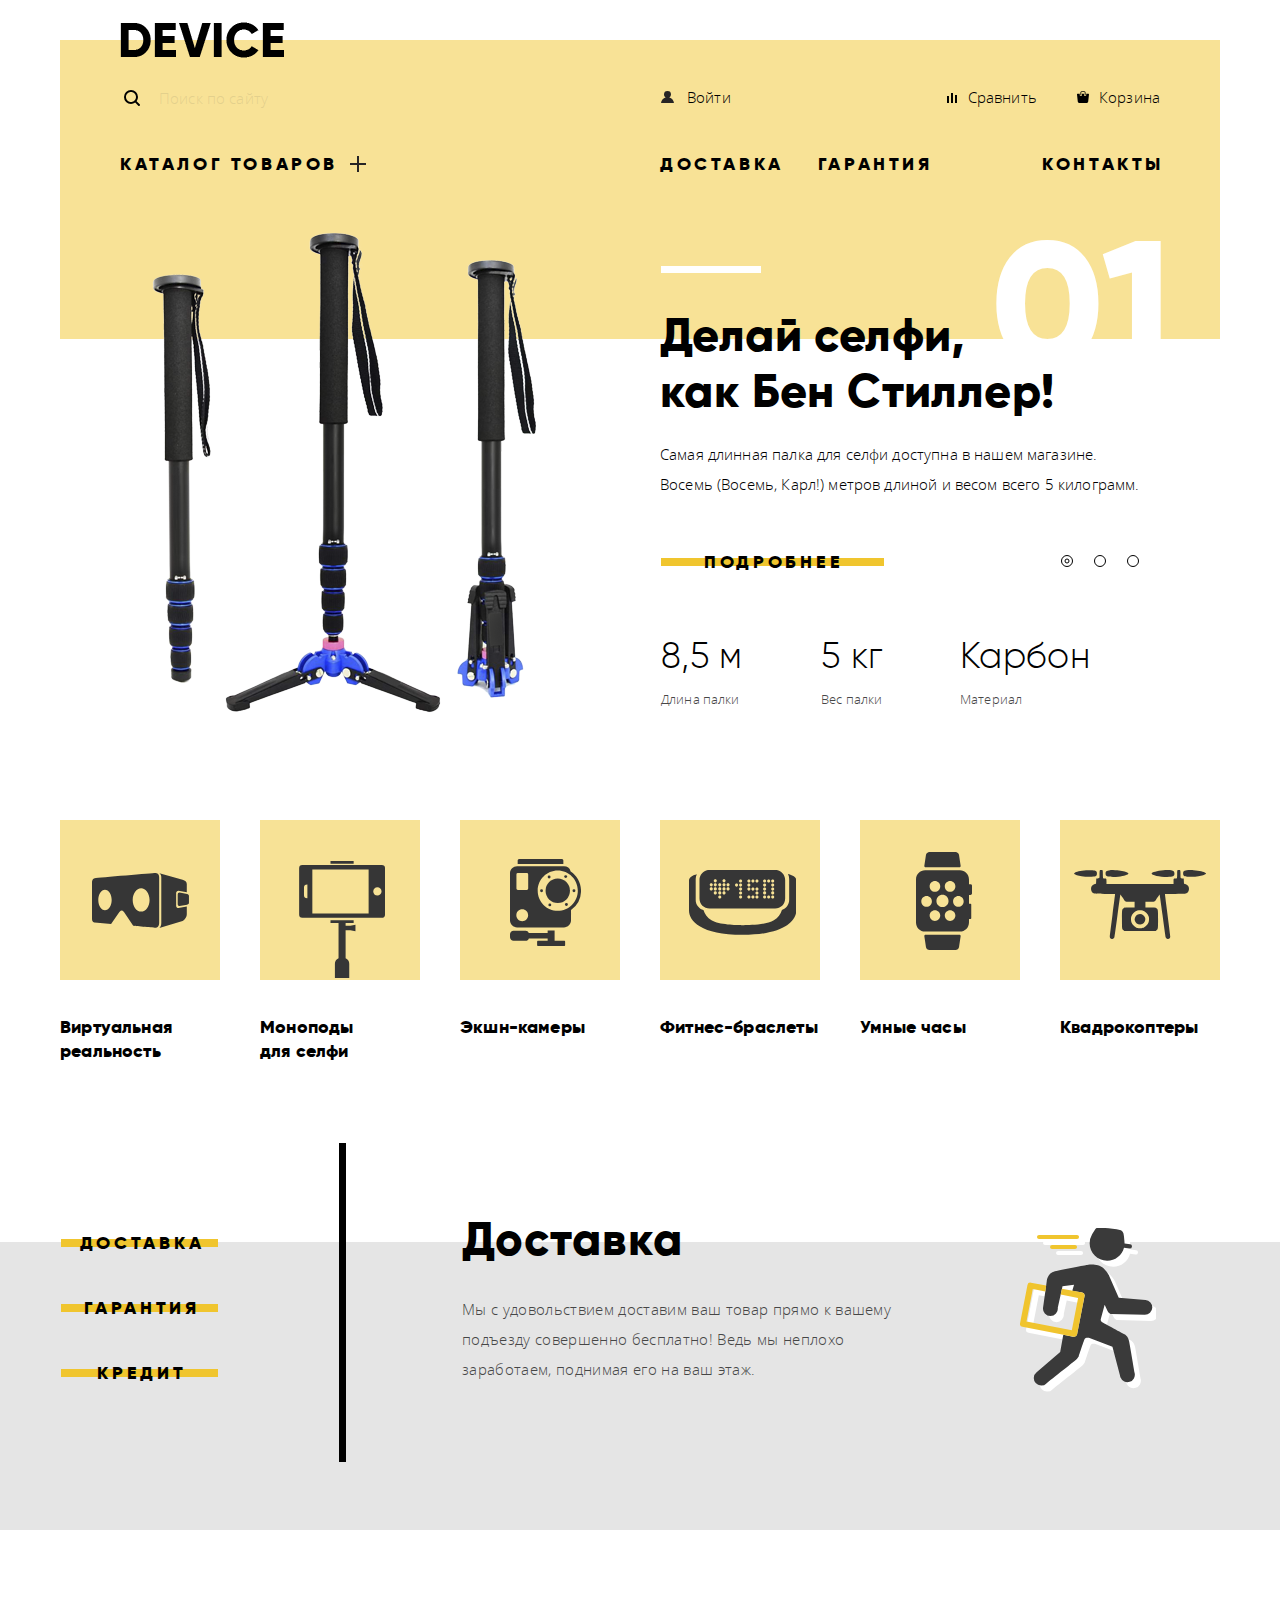
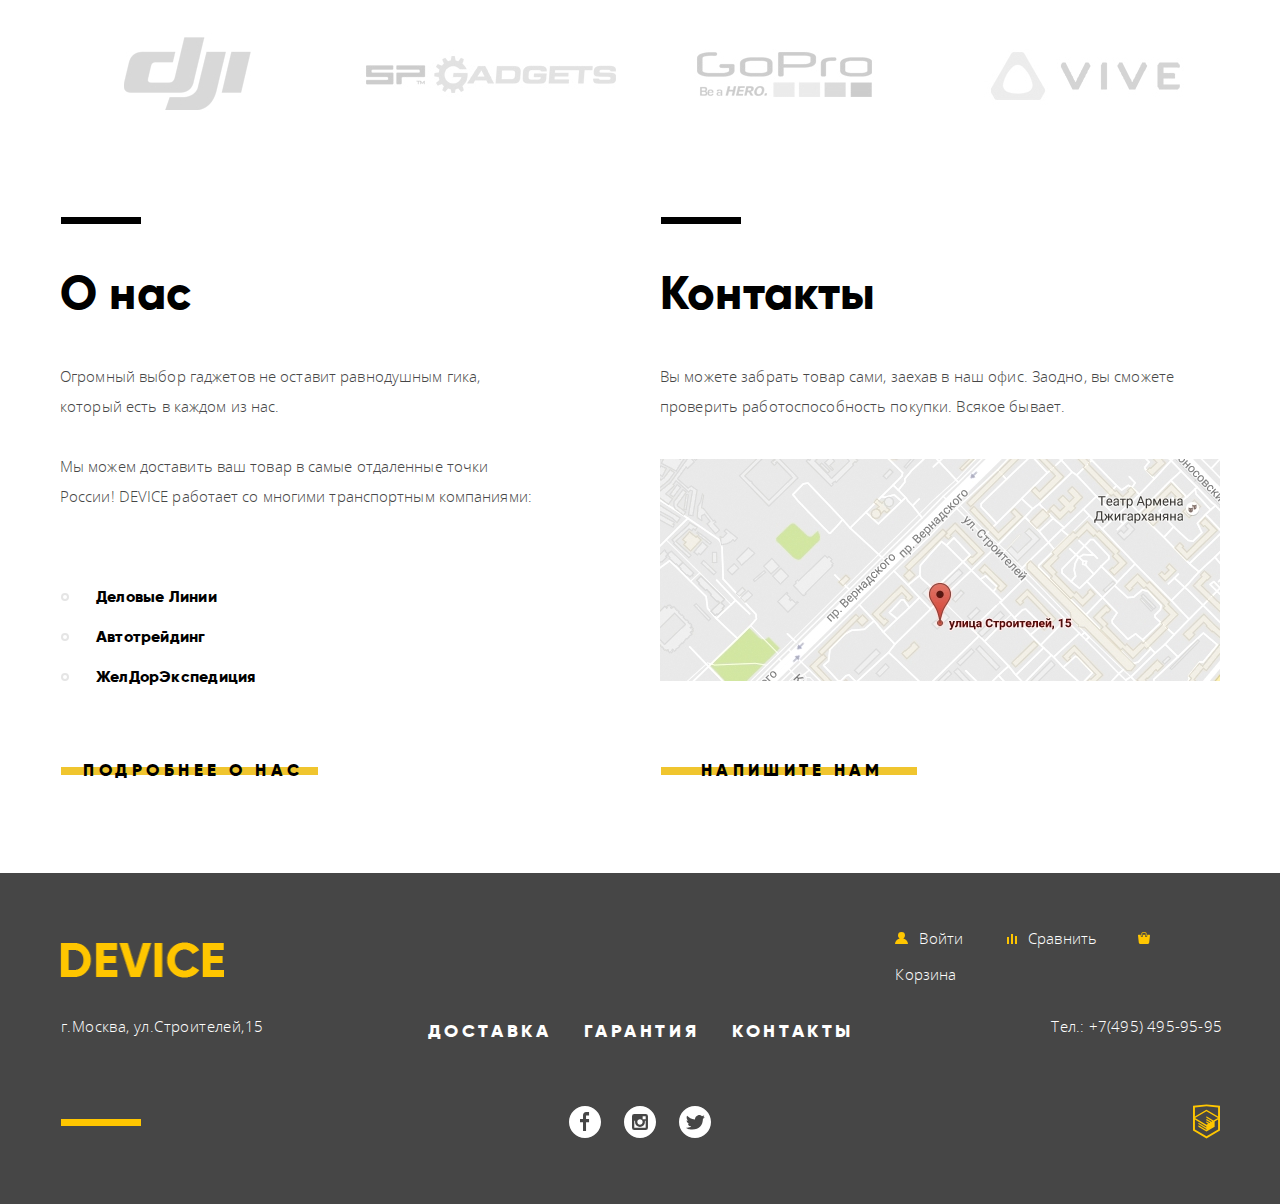
==== index.html @ e8fee24a "промежуточная 2.0" ====
<!DOCTYPE html>
<html lang="ru">
<head>
	<meta charset="utf-8">
	<link rel="stylesheet" type="text/css" href="css/normalize.css">
	<link rel="stylesheet" type="text/css" href="css/style.css">
	<title>Device</title>
</head>
<body>
	<header class="main-header">
		<div class="logo">
				<img src="img/logo.png" width="164" height="36" alt="">
			</div>
		<div class="wrapper-header">
			<h1 class="visually-hidden">Device</h1>
			<div class="user-menu">	
				<form class="user-menu-search" action="https://echo.htmlacademy.ru" method="post">
					<img class="img-search" src="img/search.svg" width="16" height="16">
					<input class="search-site" type="search" name="search-site" placeholder="Поиск по сайту">
					<button class="search-btn button " type="submit">Найти</button>
				</form>
				<a class="user-menu-item login-btn" href="#"><img src="img/user.svg" width="13" height="12">Войти</a>
				<a class="user-menu-item compare-btn" href="#"><img src="img/compare.svg" width="10" height="10">Сравнить</a>
				<a class="user-menu-item basket-btn" href="#"><img src="img/cart.svg" width="12" height="12">Корзина</a>
			</div>
			<nav class="main-nav">
				<ul class="nav-list">
					<li class="nav-item-link">
						<a class="nav-button" href="#">Каталог товаров<img src="img/plus.svg"></a>
						<div class="subnav-wrap">
							<ul class="subnav-list">
								<li class="subnav-item">
									<a class="subnav-link" href="#">Виртуальная реальность</a>
								</li>
								<li class="subnav-item">
									<a class="subnav-link" href="catalog.html">Фитнес браслеты</a>
								</li>
								<li class="subnav-item">
									<a class="subnav-link" href="#">Квадрокоптеры</a>
								</li>
								<li class="subnav-item">
									<a class="subnav-link" href="#">Моноподы для селфи</a>
								</li>
								<li class="subnav-item">
									<a class="subnav-link" href="#">Умные часы</a>
								</li>
								<li class="subnav-item">
									<a class="subnav-link" href="#">Экшн-камеры</a>
								</li>
							</ul>
						</div>
					</li>
					<li class="nav-item-link">
						<a class="nav-link" href="#">Доставка</a>
					</li>
					<li class="nav-item-link">
						<a class="nav-link" href="#">Гарантия</a>
					</li>
					<li class="nav-item-link">
						<a class="nav-link" href="#">Контакты</a>
					</li>
				</ul>
			</nav>
		</div>
	</header>
	<main>
		<div class="promo-slider-wrapper container">
				<input class="control" type="radio" id="product-1" name="toggle" checked>
				
		        <input class="control" type="radio" id="product-2" name="toggle">
		        
		        <input class="control" type="radio" id="product-3" name="toggle">
		        <div class="slider-controls">
			        <label class="control-label slider-controls-item--1" for="product-1"></label>
			        <label class="control-label slider-controls-item--2" for="product-2"></label>
			        <label class="control-label slider-controls-item--3" for="product-3"></label>
		    	</div>
			<section class="promo-slides">
				<div class="promo-slide">
					<span class="number1">01</span>
					<img src="img/slider-1.png" width="384" height="486" alt="Очень большая селфи-палка">
					<div class="wrapper-promo">
						<p class="promo-lead">Делай селфи,<br>как Бен Стиллер!</p>
						<p class="promo-desc">Самая длинная палка для селфи доступна в нашем магазине.</p>
						<p class="promo-desc">Восемь (Восемь, Карл!) метров длиной и весом всего 5 килограмм.</p>
						<a href="catalog-item.html" class="promo-link btn"><span class="btn-decor">Подробнее</span></a>
						<table class="info-table">
							<tr>
								<td>8,5 м</td>
								<td>5 кг</td>
								<td>Карбон</td>
							</tr>
							<tr>
								<th>Длина палки</th>
								<th>Вес палки</th>
								<th>Материал</th>
							</tr>
						</table>
					</div>
				</div>
				<div class="promo-slide">
					<span class="number1">02</span> <!-- временно скрыл -->
					<img src="img/slider-2.png" width="345" height="485" alt="Фитнес-браслет">
					<div class="wrapper-promo">
						<p class="promo-lead">Худеем<br>правильно!</p>
						<p class="promo-desc">Мотивирующие фитнес-браслеты помогут найти в себе силы<br> не пропускать занятия и соблюдать диету.</p>
						<a href="catalog-item.html" class="promo-link btn"><span class="btn-decor">Подробнее</span></a>
						<table class="info-table">
							<tr>
								<td>48 часов</td>
							</tr>
							<tr>
								<th>Без подзарядки</th>
							</tr>
						</table>
					</div>
				</div>
				<div class="promo-slide">
					<span class="number1">03</span>
					<div class="image-slide-wrap">  <!-- временно скрыл -->
					<img src="img/slider-3.png" width="526" height="336" alt="Дрон с  лазерной пушкой, замаскированной под камеру">
					</div> 
					<div class="wrapper-promo">
						<p class="promo-lead">Порхает как бабочка, жалит как пчела!</p>
						<p class="promo-desc">Этот обычный, на первый взгляд, квадрокоптер оснащен<br> мощным лазером, замаскированным под стандартную камеру.</p>
						<a href="catalog-item.html" class="promo-link btn"><span class="btn-decor">Подробнее</span></a>
						<table class="info-table">
							<tr>
								<td>800 м</td>
								<td>50 м</td>
								
							</tr>
							<tr>
								<th>Дальность полета</th>
								<th>Радиус поражения</th>
								
							</tr>
						</table>
					</div>
				</div>
			</section>
			</div>
		</div>
		<section class="product-sections">
			<div class="container">
				<ul class="product-items-section">
					<li class="product-item">
						<a href="#">
							<div class="product-icon-wrapper">
								<img src="img/popular-1.svg" width="97" height="55" alt="Виртуальная реальность">
							</div>
							<span>Виртуальная реальность</span>
						</a>
					</li>
					<li class="product-item">
						<a href="catalog.html">
							<div class="product-icon-wrapper monopod">
								<img src="img/popular-2.svg" width="86" height="117" alt="Моноподы для селфи">
							</div>
							<span>Моноподы для&nbspселфи</span>
						</a>
					</li>
					<li class="product-item">
						<a href="#">
							<div class="product-icon-wrapper">
								<img src="img/popular-3.svg" width="71" height="87" alt="Экшн-камеры">
							</div>
							<span>Экшн-камеры</span>
						</a>
					</li>
					<li class="product-item">
						<a href="#">
							<div class="product-icon-wrapper">
								<img src="img/popular-4.svg" width="107" height="65" alt="Фитнес-браслеты">
							</div>
							<span>Фитнес-браслеты</span>
						</a>
					</li>
					<li class="product-item">
						<a href="#">
							<div class="product-icon-wrapper">
								<img src="img/popular-5.svg" width="56" height="98" alt="Умные часы">
							</div>
							<span>Умные часы</span>
						</a>
					</li>
					<li class="product-item">
						<a href="#">
							<div class="product-icon-wrapper">
								<img src="img/popular-6.svg" width="132" height="69" alt="Дрон">
							</div>
							<span>Квадрокоптеры</span>
						</a>
					</li>
				</ul>
			</div>	
		</section>
		<section class="service">
			<h2 class="visually-hidden">Сервис</h2>
			<div class="wrapper-service container">
				<ul class="service-list">
					<li class="service-list-btn delivery-btn">
						<button type="button" class="btn" ><span class="btn-decor">Доставка</span></button>
					</li>
					<li class="service-list-btn guarantee-btn">
						<button type="button" class="btn"><span class="btn-decor">Гарантия</span></button>
					</li>
					<li class="service-list-btn credit-btn ">
						<button type="button" class="btn"><span class="btn-decor">Кредит</span></button>
					</li>
				</ul>
				<div class="service-slide hidden active">
					<div class="text-wrap">
						<h3>Доставка</h3>
						<p>Мы с удовольствием доставим ваш товар прямо к вашему подъезду совершенно бесплатно! Ведь мы неплохо заработаем, поднимая его на ваш этаж.</p>
					</div>
					<img src="img/delivery.svg" width="136" height="164" alt="">
				</div>
				<div class="service-slide hidden">
					<div class="text-wrap">
						<h3>Гарантия</h3>
						<p>Если из-за возгарания купленного у нас товара у вас сгорит дом - не переживайте, мы выдадим вам новый.<br>Товар, не дом, конечно же</p>
					</div>
					<img src="img/warranty.svg" width="171" height="" alt="194">
				</div>
				<div class="service-slide hidden">
					<div class="text-wrap">
						<h3>Кредит</h3>
						<p>Залезть в долговую яму стало проще! Кредитные консультанты подберут для вас наиболее выгодные условия кредита. Выгодные для нашего банка, разумеется.</p>
					</div>
					<img src="img/credit.svg" width="156" height="186" alt="">
				</div>
			</div>
		</section>
		<section class="partners container">
			<div class="wrapper-partners">
				<ul class="partners-list">
					<li class="partner">
						<a class="partner-link" href="http//www.dji.com">
							<img class="hidden-color" src="img/logo-1.jpg" width="260" height="100" alt="dji">
							<img src="img/logo-1-colorless.jpg" width="260" height="100" alt="dji">
						</a>
					</li>
					<li class="partner">
						<a class="partner-link" href="http//www.gopro.com">
							<img class="hidden-color" src="img/logo-2.jpg" width="260" height="100" alt="gopro">
							<img  src="img/logo-3-colorless.jpg" width="260" height="100" alt="gopro">
							
						</a>
					</li>
					<li class="partner">
						<a class="partner-link" href="http//www.spgadjets.com">
							<img class="hidden-color" src="img/logo-3.jpg" width="260" height="100" alt="spgadjets">
							<img  src="img/logo-2-colorless.jpg" width="260" height="100" alt="spgadjets">
							
						</a>
					</li>
					
					<li class="partner">
						<a class="partner-link" href="http//www.vive.com">
							<img class="hidden-color" src="img/logo-4.jpg" width="260" height="100" alt="vive">
							<img  src="img/logo-4-colorless.jpg" width="260" height="100" alt="vive">
							
						</a>
					</li>
				</ul>
			</div>
		</section>
		<div class="container">
			<div class="wrapper">
				<section class="about-us">
					<div class="wrapper-about-us">
						<h3>О нас</h3>
						<p>Огромный выбор гаджетов не оставит равнодушным гика, который есть в каждом из нас.</p>
						<p>Мы можем доставить ваш товар в самые отдаленные точки России! DEVICE работает со многими транспортным компаниями:</p>
						<ul class="transport-brands">
							<li class="transport-brands-slide">
								<a href="htpp//www.dellin.ru">Деловые Линии</a>
							</li>
							<li class="transport-brands-slide">
								<a href="htpp//www.autotrading.ru">Автотрейдинг</a>
							</li>
							<li class="transport-brands-slide">
								<a href="htpp//www.jde.ru">ЖелДорЭкспедиция</a>
							</li>
						</ul>
						<a class="btn" href="#"><span class="btn-decor">Подробнее о нас</span></a>
					</div>
				</section>
				<section class="contacts">
					<div class="wrapper-contacts">
						<h3>Контакты</h3>
						<p>Вы можете забрать товар сами, заехав в наш офис. Заодно, вы сможете проверить работоспособность покупки. Всякое бывает.</p>
						<div class="map">
							<a href="https://www.google.ru/maps/place/ул.+Строителей,+15,+Зеленогорск,+Санкт-Петербург,+197720/@60.2060979,29.6800057,17z/data=!3m1!4b1!4m5!3m4!1s0x469654e1c2add12b:0x9aec714d5269991a!8m2!3d60.2060979!4d29.6821944">
								<img src="img/map.jpg" width="560" height="222" alt="Адрес офиса:ул.Строителей дом 15">
							</a>
						</div>
						<a href="#" class="button btn"><span class="btn-decor">Напишите нам</span></a>
					</div>
				</section>
		</div>
	</main>
	<footer class="wrapper-footer">
		<div class="container">
			<div class="footer-row">
				<div class="logo-footer">
					<img src="img/logo-color.png" width="164" height="36" alt="">
				</div>
				<h2 class="visually-hidden">Device</h2>
				<div class="user-menu-footer">
					<a class="user-menu-item login-btn" href="#"><svg xmlns="http://www.w3.org/2000/svg" width="13" height="12" viewBox="0 0 13 12"><path fill="#ffc600" d="M.032 12h12.937c-.163-2.643-2.074-4.837-4.671-5.543a3.47 3.47 0 0 0 1.687-2.972 3.485 3.485 0 0 0-6.97 0c0 1.264.68 2.361 1.688 2.972C2.106 7.163.194 9.357.032 12z"/></svg>Войти</a>
					<a class="user-menu-item compare-btn" href="#"><svg xmlns="http://www.w3.org/2000/svg" width="10" height="10" viewBox="0 0 10 10"><path fill="#ffc600" d="M8 2h1.984v8H8zM0 3h1.984v7H0zM4 0h2v10H4z"/></svg>Сравнить</a>
					<a class="user-menu-item basket-btn" href="#"><svg xmlns="http://www.w3.org/2000/svg" width="12" height="12" viewBox="0 0 12 12"><path fill="#ffc600" d="M11.864 3.017a.429.429 0 0 0-.327-.154H9.225V4.09c0 .563-.484 1.022-1.08 1.022-.594 0-1.078-.458-1.078-1.022V2.863H4.909V4.09c0 .563-.485 1.022-1.08 1.022-.595 0-1.078-.458-1.078-1.022V2.863H.438a.43.43 0 0 0-.327.154.472.472 0 0 0-.108.358l.776 7.134c.015.806.642 1.455 1.411 1.455h7.595c.77 0 1.396-.649 1.411-1.455l.776-7.134a.476.476 0 0 0-.108-.358z"/><path fill="#ffc600" d="M3.829 4.499c.239 0 .433-.184.433-.409V1.84c0-.632.672-1.022 1.295-1.022h1.079c.655 0 1.078.401 1.078 1.022v2.25c0 .225.194.409.431.409.239 0 .433-.184.433-.409V1.84C8.577.773 7.761 0 6.636 0H5.557c-1.19 0-2.159.826-2.159 1.84v2.25c0 .225.194.409.431.409z"/></svg>Корзина</a>
				</div>
			</div>
			<div class="footer-row">
				<p class="address">г.Москва, ул.Строителей,15</p>
				<nav class="footer-nav">
					<ul class="footer-nav-list">
						<li>
							<a href="#">Доставка</a>
						</li>
						<li>
							<a href="#">Гарантия</a>
						</li>
						<li>
							<a href="#">Контакты</a>
						</li>
					</ul>
				</nav>
				<a class="phone-link" href="tel:+7(495)495-95-95">Тел.: +7(495) 495-95-95</a>
			</div>
			<div class="footer-row">
				<div class="decor"></div>
				<div class="footer-social">
					<a class="social-button" href="https://facebook.com">
						<img src="img/fb.svg" width="32" height="32" alt="link-facebook">
					</a>
					<a class="social-button" href="https://instagram.com">
						<img src="img/instagram.svg" width="32" height="32" alt="link-instagram">
					</a>
					<a class="social-button" href="https://twitter.com">
						<img src="img/twitter.svg" width="32" height="32" alt="link-twitter">
					</a>
				</div>
				<div class="htmlacademy">
					<a class="html-link" href="https://htmlacademy.ru/intensive/htmlcss">
						<img src="img/logo-html.svg" width="27" height="35" alt="logo-htmlacademy">
					</a>
				</div>
			</div>
		</div>
	</footer>
	<!--<section class="popup-write-us container ">
		<form class="modal-form container-modal" action="https://echo.htmlacademy.ru" method="post">
			<button type="button" class="modal-close close-form" aria-label="Закрыть модальное окно"></button>
			<div class="label-wrap">
				<div class="label-wrap-inner">
					<label for="name">Ваше имя:</label>
					<input type="text" name="name" id="name" aria-label="Введите ваше имя" placeholder="Имя Фамилия">
				</div>
				<div class="label-wrap-inner">
					<label for="e-mail">Ваш e-mail:</label>
					<input type="email" name="e-mail" id="e-mail" aria-label="Введите ваш e-mail" placeholder="email@example.com">
				</div>
			</div>
			<label for="mail-text">Текст письма:</label>
			<input type="textarea" name="mail-text" id="mail-text" aria-label="Введите текст" placeholder="В свободной форме">
			<button class="popup-write-us-button button btn" type="submit" aria-label="Отправить">Отправить</button>
		</form>
	</section>
	<section class="popup-map container hidden">
		
		<h2 class="visually-hidden">Как до нас добраться</h2>
		<button type="button" class="modal-close close-map" aria-label="Закрыть модальное окно"></button>
		<img src="img/map-big.jpg" width="991" height="591" alt="Адрес офиса:ул.Строителей дом 15">
		
	</section>
-->
</body>
</html>
---- css/style.css ----
@font-face {
	font-family: 'gilroy';
	src: url("../fonts/gilroyextrabold.woff2"),
		url("../fonts/gilroyextrabold.woff");
	font-weight: 800;
	font-style: normal;
}
@font-face {
	font-family: 'gilroy';
	src: url("../fonts/gilroylight.woff2"),
		url("../fonts/gilroylight.woff");
	font-weight: 300;
	font-style: normal;
}
@font-face {
	font-family: 'opensans';
	src: url("../fonts/opensans.woff2"),
		url("../fonts/opensans.woff");
	font-weight: 400;
	font-style: normal;
}
@font-face {
	font-family: 'opensans';
	src: url("../fonts/opensanslight.woff2"),
		url("../fonts/opensanslight.woff");
	font-weight: 300;
	font-style: normal;
}
body {
	min-width: 1160px;
	margin: 0;
	padding: 0;
	font-size: 15px;
	line-height: 30px;
	font-weight: 300;
	color: #000000;
}
.visually-hidden {
  position: absolute;
  clip: rect(0 0 0 0);
  width: 1px;
  height: 1px;
  margin: -1px;
}
/* общие элементы */
.nav-list,
.subnav-list,
.product-items-section,
.service-list,
.partners-list,
.transport-brands,
.footer-nav-list,
.breadcrumbs,
.filter-list,
.subject-sort,
.direction-sort,
.catalog-list,
.paginator-list {
	list-style: none;
	padding: 0;
	margin: 0;
}
/* кнопка с желтой полоской по центру */
a.promo-link {
	display: inline-block;
	text-align: center;
	padding:0 44px;
	letter-spacing: 3.7px;
	margin-right:auto;
}
.btn::before {
	content: "";
	position: absolute;
	top: 8px;
	left: 1px;
	width: 98%;
	height: 8px;
	background-color: #f0c52e;
}
.btn:hover::before {
	height: 40px;
	top: -9px
}
.btn:active {
	color: rgba(0, 0, 0, 0.3);
}
.btn-decor {
	position: relative;
	z-index: 3
}
.btn {
	text-transform: uppercase;
	position: relative;
	font-family: gilroy;
	font-weight: 800;
	padding: 0;
	margin: 0;
	text-decoration: none;
	font-size: 18px;
	line-height: 24px;
	color: #000000;
	letter-spacing: 2.15px;
	background-color: transparent;
	border: none;
	border-radius: 0;
}
																/* начинаю разметку	хедераааааа */
.logo img:hover {
	opacity: 0.6
}
.logo img:active {
	opacity: 0.3
}
.logo {
	margin:0;
	padding: 0;
}

																													/*юзер меню*/
.main-header {
	width: 1160px;
	margin: 0 auto;
	margin-top: 22px;
	
}
.container {
	width: 1160px;
	margin: 0 auto;
}
.wrapper-header {
	background-color: #f8e296;
	display: flex;
	flex-wrap: wrap;
	flex-direction: column;
	padding-bottom: 60px;
}
.catalog .wrapper-header {
	padding-bottom: 45px;
	margin-bottom: 37px
}
.logo {
	margin-bottom: -18px;
	margin-left: 60px;
	line-height: 0
	
}
.user-menu {
	display: flex;
	justify-content: space-between;
	align-items: center;
	flex-wrap: wrap;
	position: relative;
	margin-left: 60px;
	padding-right: 60px;
	margin-top: 32px;
	margin-bottom: 28px
}
.main-nav {
	padding-left: 60px;
	padding-right: 60px;
}
.user-menu-search {
	flex: none;
	width: 496px;
	margin-right: 58px;
}
.login-btn img {
	position: relative;
	top:0px;
	right: 13px
}
.compare-btn img {
	position: relative;
	top:0px;
	right: 11px
}
.basket-btn img {
	position: relative;
	top:0px;
	right: 10px
}
.user-menu-search img {
	position: absolute;
	display: block;
	width: 16px;
	height: 16px;
	left: 4px;
	top: 18px

}

.basket-btn {
	margin-left: 50px
}
.user-menu-block {
	margin-right: auto;
	margin-left: 0;
}
.log-out-btn {
	margin-left: 17px;
	opacity: 0.3
}
.login-btn {
	margin-right: auto;
	margin-left: 0;
}
.nav-list {
	display: flex;
}
.nav-item-link:first-child {
	flex: none;
	width: 500px;
	margin-right: 40px;
}
.nav-item-link:last-child {
	margin-left: auto;
	margin-right: -4px;
}
.nav-item-link:nth-child(2),
.nav-item-link:nth-child(3) {
	margin-right: 34px;
}
.nav-button img {
	position: relative;
	right: -12px;
	top: 2px
}
ul .nav-list {

}
.user-menu input[type="search"],
.user-menu a,
form .search-btn {
	position: relative;
	font-family: opensans;
	font-weight: 300;
	border: none;
	background-color: transparent;
	text-decoration: none;
	font-size: 15px;
	line-height: 30px;
	color: #000000;
	letter-spacing: 0.15px;
}
.user-menu input[type="search"] {
	opacity: 0.3;
	padding-bottom: 0;
	border-top: 0;
	padding-right: 0;
	padding-left: 39px;
	width: 355px;
}
.user-menu input[type="search"]:hover {
	opacity: 0.6;
}

.user-menu input[type="search"]:focus {
	opacity: 1;
	border-bottom: 2px solid black;
	outline: 0;
	padding-bottom: 0px; 

}
form .search-btn {
	border: 2px solid transparent;
	padding: 8px 20px;
	opacity: 0
}
.user-menu input[type="search"]:focus + .search-btn {
	border: 2px solid black;
	opacity: 1
}
.user-menu-item:hover {
	opacity: 0.6
}
.user-menu-item:active {
	opacity: 0.3
}
.user-menu-search {
	display: flex;
}


form .search-btn:hover {
	color: rgba(255, 255, 255, 1);
	background-color: #000000;
}
form .search-btn:active {
	color: rgba(255, 255, 255, 0.3);
	background-color: #000000;
	opacity: 1
}
form .search-btn:active + .search-site {
	border-bottom: 2px solid black;
}
/* блок сетки промо */
.list {
  display: flex;
  flex-wrap: wrap;
  margin: 0;
  padding: 0;
  list-style: none;
  counter-reset: li;
}
.list li {
  position: relative;
  margin: 10px;
  width: 100px;
  height: 50px;
  background-color: yellow;
}
.list li::before {
  position: absolute;
  top: 0;
  right: 0;
  content: counter(li);
  counter-increment: li;
  font-size: 30px;
  line-height: 40px;
  color: #000;
}
.promo-slider-wrapper {
	position: relative;
	background-image: linear-gradient(#f8e296 99px, transparent 60px);
}
.image-slide-wrap {
	max-width: 526px
}
.promo-slide:nth-child(3)  img {
	margin-top: 64px;
	margin-left: 18px
}
.promo-slide:nth-child(3)  .wrapper-promo {
	position: relative;
	margin-left: 15px
}
.promo-slide {
	box-sizing: border-box;
	width: 100%;
	height: 490px;
	display: none;
	padding-left: 60px;
	padding-right: 60px;
	position: relative;
	margin-bottom: 90px;
}

.controls {
position: absolute;
right: 23px;
bottom: 148px;
  display: flex;
  justify-content: center;
}
.control {
	position: absolute;
	opacity: 0;
}	
.slider-controls {
	position: absolute;
  right: -40px;
  bottom: 168px;
  z-index: 100;
  width: 160px;
  height: 18px;

  text-align: center;
  font-size: 0;
  right: 40px;
}
.control-label {
  position: relative;
  margin-left: -1px;
  display: inline-block;
  text-align: center;
  width: 18px;
  height: 18px;
  padding: 8px;
  
  border-radius: 50%;
  cursor: pointer;
}
.control-label::after {
  content: "";
  
  position: absolute;
  left: 50%;
  bottom: 50%;
  transform: translate(-50%, 50%);
  z-index: 1;
  
  width: 10px;
  height: 10px;
  
  border:1px solid black;
  
  border-radius: 50%;
}
#product-1:checked ~ .promo-slides .promo-slide:nth-child(1) {
  display: flex;
}

#product-2:checked ~ .promo-slides .promo-slide:nth-child(2) {
  display: flex;
}

#product-3:checked ~ .promo-slides .promo-slide:nth-child(3) {
  display: flex;
}
#product-1:checked ~ .slider-controls .slider-controls-item--1::before,
#product-2:checked ~ .slider-controls .slider-controls-item--2::before,
#product-3:checked ~ .slider-controls .slider-controls-item--3::before {
  content: "";
  position: absolute;
  left: 50%;
  top: 50%;
  z-index: 2;
  width: 3px;
  height: 3px;
  transform: translate(-50%, -50%);
  background-color: inherit;
  border: 1px solid black;
  border-radius: 50%;
}
.promo-slide img {
	position: relative;
	left: -46px;
	top: -11px;
	display: block;
	margin: 0 auto;
}
.wrapper-promo {
	width: 500px;
	display: flex;
	flex-direction: column;
	align-self: flex-start;
	
}

.promo-lead {
	margin-top: 67px;
	margin-bottom: 20px
}
.promo-desc {
	margin-top: 0px;
	margin-bottom: 0
}
.wrapper-promo .btn {
	margin-top: 51px
}
.info-table {
	margin-top: 57px
}
/*position: relative;
	bottom: 60px;*/
.subnav-list {
	position: relative;
	bottom: 34px;
	left: 59px;
	display: flex;
	flex-wrap: wrap;
	align-items: center;
	width: 680px;
	margin-top: 19px;
	text-transform: none;
	margin-left: 2px
}
.subnav-list li {
	width: 220px;
	margin: 0;
	z-index: 5;
}
.subnav-list li:nth-child(2),
.subnav-list li:nth-child(5) {
	box-sizing: border-box;
	padding-left: 19px
}
.subnav-list li:nth-child(5) {
	width: 420px
}
/*	position: absolute;
	width: 1160px;
	left: 181px;*/
.subnav-wrap {
	opacity: 0;
	position: absolute;
	width: 1160px;
	left: -60px;
	margin: 0 auto;
	background-color: #f7e296;
	padding-top: 32px;
	z-index: 4
}
.subnav-wrap::before:hover ~ .subnav-wrap {
	opacity: 1
}
.nav-item-link .nav-button:hover + .subnav-wrap,
.nav-item-link li:hover + .subnav-wrap {
	opacity: 1
}
.nav-item-link .nav-button:focus + .subnav-wrap {
	opacity: 1
}
.subnav-list:hover {

}



																												/*главное меню */
.number1 {
	font-family: gilroy;
	font-weight: 800;
	position: absolute;
	right: 47px;
	top: -25px;
	text-decoration: none;
	font-size: 179px;
	line-height: 179.2px;
	color: #ffffff;
	letter-spacing: 0.36px;
	
}
.number1::before {
	content: "";
	width: 100px;
	height: 7px;
	background-color: #ffffff;
	position: absolute;
	right: 412px;
	top: 51px;
}
.nav-item-link {
	position: relative;
}
.nav-item-link a {
	position: relative;
	font-family: gilroy;
	font-weight: 800;
	text-decoration: none;
	font-size: 18px;
	line-height: 24px;
	color: #000000;
	letter-spacing: 3.6px;
}
.subnav-item a {
	font-family: opensans;
	font-weight: 300;
	text-decoration: none;
	font-size: 15px;
	line-height: 36px;
	color: #000000;
	letter-spacing: 0.15px;
}
.nav-item-link a:hover {
	color: rgba(0, 0, 0, 0.6);
}
.nav-item-link a:active {
	color: rgba(0, 0, 0, 0.3);
}
.nav-list > li {
	text-transform: uppercase;
}
													/*владения хедера на этом моменте заканчиваются*/
																		/*начинается мейн контйнер*/
																												/*промо-слайд*/	
	

.promo-lead {
	font-family: gilroy;
	font-weight: 800;
	font-size: 47px;
	line-height: 56px;
	color: #000000;
	letter-spacing: 0.4px;
	position: relative;
}
.promo-desc {
	font-family: opensans;
	font-weight: 300;
	font-size: 15px;
	line-height: 30px;
	color: #000000;
	letter-spacing: 0.15px;
}
.wrapper-promo .info-table {
	border-spacing: 0px

}
.info-table tr {
	width: 
}

.info-table th {
	font-family: opensans;
	font-weight: 300;
	font-size: 13px;
	line-height: 34px;
	color: #464646;
	letter-spacing: 0.13px;
	text-align: left;
	margin-top: 10px;
}
.info-table td {
	font-family: gilroy;
	font-weight: 300;
	font-size: 36px;
	line-height: 48px;
	color: #000000;
	letter-spacing: 0.36px;
}
.info-table th:nth-child(1),
.info-table td:nth-child(1) {
	width:158px
}
.promo-slide:nth-child(3) th:nth-child(1),
.promo-slide:nth-child(3) td:nth-child(1) {
	width: 156px;
}
.promo-slide:nth-child(3) tr {
	width: 303px;
	display: block;
}
.info-table th:nth-child(2),
.info-table td:nth-child(2) {
	width:137px
}

																											/*секция продуктов*/
.product-sections {
	
	margin-bottom: 152px
}
.product-items-section {
	display: flex;
	justify-content: space-between;
}
.product-item {
	width: 160px
}
.product-item a {
	font-family: gilroy;
	font-weight: 800;
	font-size: 18px;
	text-decoration: none;
	line-height: 24px;
	color: #000000;
	letter-spacing: 0.18px;
}
.product-icon-wrapper img {
	margin: auto;
}
.product-icon-wrapper {
	display: flex;
	width: 160px;
	height: 160px;
	background-color: rgba(240, 197, 46, 0.5);
	margin-bottom: 35px
}
.product-item span {
	display: block;
}
.product-item .monopod img {
	margin-top: 40px;
	position: relative;
	right: -2px;
	bottom: -1px;
}
.product-item:nth-child(3) img {
	position: relative;
	left: 5px;
	top: 2px
}
.product-item:nth-child(4) img {
	position: relative;
	left: 2px;
	top: 2px
}
.product-item:nth-child(5) img {
	position: relative;
	left: 4px;
	top: 1px
}
.product-item:nth-child(6) img {
	position: relative;
	top: 4px
}
.product-item:hover .product-icon-wrapper { 
	background-color: rgba(240, 197, 46, 1);
}
.product-item:active img,
.product-item:active span {
	opacity: 0.3
}
																													/*сервис*/
/*интерактив сервиса*/
.service-list-btn span:active  {
	display: block;
	background-color: black;
	color: #f7e184;
}
.service-list-btn button {
	width: 160px;
	letter-spacing: 3.7px;
	margin-bottom: 32px;
}
.service-list-btn span {
	display: block;
	width: 154px;
	padding-right: 125px;
	padding-left: 5px;
	padding-top: 10px;
	padding-bottom: 7px

}
.service-list-btn .btn::before{
	top:18px;
}
.service-list-btn .btn:hover::before{
	top:0px;
}
/* стоп интерактив*/
.service-list {
	width: 170px;
	flex:none;
	margin: 0;
	position: relative;
	margin-right: 232px
	
}
.service-list::after{
	content: "";
	width: 7px;
	height: 319px;
	position: absolute;
	right: -116px;
	top: -86px;
	background-color: #000000
}
.service {
	background-color: #e5e5e5;
	background-image: linear-gradient(#ffffff 27px, transparent 27px);
	margin-bottom: 95px
}
.wrapper-service {

	display: flex;
	padding-bottom: 106px;
}
.wrapper-service ul {
	
	text-align: center;

	
	margin-top: 14px;

}
.service-slide {
	width: 760px;
}
.text-wrap {
	margin-right: 130px
}
.text-wrap p {
	width: 430px
}
.text-wrap h3 {
	margin: 0;
	margin-bottom: 31px
}
.service-slide {
	display: none;
}
.service-slide.active {
	display: flex;
}
.service-list-btn {
	width: 160px;
	margin-top: -8px
	
}
.service-list-btn:last-child {
	margin-bottom: 0px;
}
.service-slide h3 {
	font-family: gilroy;
	font-weight: 800;
	font-size: 47px;
	line-height: 48px;
	color: #000000;
	letter-spacing: 1.1px;
}
.service-slide img {
	position: relative;
	top: 13px;
	right: 2px;
}
.service-slide p {
	font-family: opensans;
	font-weight: 300;
	font-size: 15px;
	line-height: 30px;
	color: #464646;
	letter-spacing: 0.33px;
}
.service-list-btn span {

}
																										/* партнеры пока пусто */
.partners-list {
	display: flex;
	justify-content: space-between;
	margin-bottom: 134px;

}
.hidden-color {
	opacity: 0;
	position: absolute;
}

.partner-link:hover .hidden-color {
	opacity: 1;
}


																										/*о нас, контакты*/
.about-us {
	margin-right: 46px;
	padding-right: 75px
}
.about-us h3::before,
.contacts h3::before {
	content: "";
	display: block;
	position: absolute;
	width: 80px;
	height: 7px;
	top: -52px;
	left: 1px;
	background-color: #000000
}
.wrapper {
	display: flex;
}
.about-us h3,
.contacts h3 {
	margin: 0;
	position: relative;
	font-family: gilroy;
	font-weight: 800;
	font-size: 47px;
	line-height: 48px;
	color: #000000;
	letter-spacing: 0.21px;
	margin-bottom: 44px
}
.about-us p,
.contacts p {
	margin: 0;
	font-family: opensans;
	font-weight: 300;
	font-size: 15px;
	line-height: 30px;
	color: #464646;
	letter-spacing: 0.12px;
	margin-bottom: 30px
}
.contacts p {
	margin-bottom: 38px
}
.wrapper-about-us p:nth-child(3) {
	letter-spacing: 0.1px;
	margin-bottom: 66px
}
.map {
	margin-bottom: 68px
}
.transport-brands-slide a::before {
	content: "";
	position: absolute;
	left: -35px;
	top: 6px;
	width: 4px;
	height: 4px;
	border:2px solid #e5e5e5;
	border-radius: 50%;
}
.transport-brands-slide a {
	position: relative;
	font-family: gilroy;
	font-weight: 800;
	font-size: 16px;
	line-height: 40px;
	color: #000000;
	letter-spacing: 0.21px;
	text-decoration: none;
}
.transport-brands {
	margin-left: 36px;
	margin-bottom: 62px
}
.wrapper-about-us a.btn {
	display: block;
	width: 257px;
	text-align: center;
	letter-spacing: 4.5px;
	line-height: 24px;
	font-size: 17px;
	padding-left: 5px
}
.wrapper-contacts a.btn {
	display: block;
	width: 257px;
	text-align: center;
	letter-spacing: 4.3px;
	line-height: 24px;
	font-size: 17px;
	padding-left: 4px
}
																					/*кончился мейн контейнер*/
																					/*футер*/
.user-menu-footer {
	display: inline-block;
	margin: 0;
	margin-top: -18px;
}
.user-menu-footer a {
	margin:0;
}

.user-menu-footer a:nth-child(1) {
	margin:0;
	margin-right: 40px
}
.user-menu-footer a:nth-child(2) {
	margin:0;
	margin-right: 37px
}
.user-menu-footer a:nth-child(3) {
	margin:0;
	margin-right: -2px
}
.user-menu-item svg {
	margin-right: 10px
}
.user-menu-item svg:nth-child(1) {
	margin-right: 11px
}
.wrapper-footer {
	background-color: #464646;
	padding-top: 65px;
	margin-top: 90px
}
.catalog .wrapper-footer {
	margin-top: 0
}

.footer-row {
	display: flex;
	align-items: center;
	align-self: center;
	margin-top: 0px
}
.footer-row:nth-child(2) {
	margin-top: 25px
}
.footer-row:nth-child(3) {
	margin-top: 57px;
	padding-bottom: 55px
}
.footer-row:nth-child(2) .phone-link {
	letter-spacing: 0.2px;
	margin-right: -2px;
	margin-top: -12px;
}
.footer-row:nth-child(2) p.address {
	margin: 0;
	margin-top: -12px;
	letter-spacing: 0.4px;
	padding-left: 1px
}
.footer-nav-list {
	display: flex;
}
.decor {
	position: relative;
	
}
.decor::before {
	content: "";
	position: absolute;
	top: -8px;
	left: 1px;
	width: 80px;
	height: 7px;
	background-color: #ffc600;
}
.footer-social {
	display: inline-block;
	margin-right: -8px;
}
.footer-social a {
	margin-left: 19px;
	text-decoration: none;
}
.footer-nav-list li {
	margin-right: 33px;
	text-transform: uppercase;
}
.decor {
	margin-right: auto;
}
.htmlacademy {
	margin-left: auto;
}
.footer-nav {
	margin: auto;
}
.logo-footer {

	margin-right: auto;
}
.user-menu-footer a {
	font-family: opensans;
	font-weight: 300;
	font-size: 15px;
	line-height: 36px;
	text-decoration: none;
	letter-spacing: 0.15px;
	color: #ffffff;
}
.address {
	font-family: opensans;
	font-weight: 300;
	font-size: 15px;
	line-height: 30px;
	color: #ffffff;
}
.footer-nav-list a {
	font-family: gilroy;
	font-weight: 800;
	font-size: 18px;
	line-height: 24px;
	color: #ffffff;
	letter-spacing: 3.6px;
	text-decoration: none;
}
.phone-link {
	font-family: opensans;
	font-weight: 300;
	font-size: 15px;
	line-height: 30px;
	color: #ffffff;
	text-decoration: none;
}
																							/*кончился футер*/
																									/*модалки*/

.close-map {

}
.close-form {
	
	
}
.btn-wrapper {
	display: flex;
	margin-right: 20px;
	padding-top: 20px
}
.popup-write-us-button {
	margin-top: 30px
}
.popup-write-us {
	position: fixed;
	left: 50%;
	top: 50%;
	transform: translate(-50%,-50%);
	width: 991px;
	margin: 0 auto;
	box-shadow: 0px 10px 20px 0px rgba(4, 6, 6, 0.2);
	padding-top: 44px;
	z-index: 100;
	background-color: #ffffff;
	padding-bottom: 
}

.container-modal {
	margin-left: 100px;
	margin-right: 100px;
	padding-top: 40px;

}
.label-wrap {
	display: flex;
	justify-content: space-between;
}
.label-wrap-inner {
	display: flex;
	flex-direction: column;
}
.modal-form label {
	font-family: gilroy;
	font-weight: 800;
	font-size: 18px;
	line-height: 24px;
	color: #000000;
	display: block;
	margin-bottom: 10px
}
.modal-form input[type="text"],
.modal-form input[type="email"],
.modal-form input[type="textarea"] {
	font-family: opensans;
	font-weight: 300;
	font-size: 14px;
	line-height: 18px;
	color: #464646;
	box-sizing: border-box;
	border: none;
	background-color: #f2f2f2
}
.modal-form input[type="text"],
.modal-form input[type="email"] {
	width: 360px;
	height: 50px;
	padding: 18px 20px;
	margin-bottom: 40px;
}
.modal-form input[type="textarea"] {
	height: 156px;
	width: 100%;
	padding: 18px 20px
}
.modal-form input:hover {
	background-color: #eaeaea
}
.modal-form input:focus {
	background-color: #ffffff;
	outline: 3px solid #f0c52e
}
.modal-form input:invalid {
	background-color: #f6dada
}
::-webkit-input-placeholder { 
	color: rgba(70, 70, 70, 0.4);
}
::-moz-placeholder	{ 
	color: rgba(70, 70, 70, 0.4); 

} /* Firefox 19+ */
:-moz-placeholder	{ 
	color: rgba(70, 70, 70, 0.4);
} /* Firefox 18- */
:-ms-input-placeholder	{ 
	color: rgba(70, 70, 70, 0.4);
}

.modal-close {
	position: absolute;
	right: 22px;
	top: 22px;
	width: 55px;
	height: 56px;
	background: url(../img/modal-close.svg) no-repeat;
	border: none;
	box-shadow: none;
}
/*Стилизация каталога*/
																/*каталог мейн контейнер*/
.container-catalog {
	width: 1160px;
	margin: 0 auto;
	display: flex;

}

.catalog-row .container-catalog {
	display: flex;
}
.breadcrumbs {
	display: flex;
}
.breadcrumbs li {
	position: relative;
	margin-right: 40px
}
.breadcrumbs li:not(:last-child):after {
	content: "";
	position: absolute;
	right: -20px;
	top: 8px;
	display: block;
	width: 4px;
	height: 7px;
	background: url("../img/nav-arrow.svg") no-repeat 100% 100%;

}
.breadcrumbs li:nth-child(2):after {
	right: -22px
}
.wrapper-title {
	width: 1160;
	margin: 0 auto;
}
.wrapper-title {
	margin-left: 60px;
}
.page-title {
	font-family: gilroy;
	font-weight: 800;
	font-size: 47px;
	line-height: 48px;
	color: #000000;
	letter-spacing: 0.7px;
	margin: 0;
	margin-bottom: 25px
}
.breadcrumbs,
.breadcrumbs a {
	font-family: opensans;
	font-weight: 300;
	font-size: 14px;
	line-height: 24px;
	color: rgba(0, 0, 0, 0.3);
	text-decoration: none;
	margin-bottom: 45px
}
.breadcrumbs a:hover {
	color: rgba(0, 0, 0, 0.6)
}
.breadcrumbs a:active {
	color: rgba(0, 0, 0, 0.1)
}
																									/*фильтры*/
.range-controls {
  position: relative;

  margin-bottom: 32px;
}

.range-controls .scale {
  height: 2px;

  background: #dbdbdb;
}

.range-controls .bar {
  width: 55%;
  height: 2px;

  background: #91c92f;
}

.range-toggle {
  position: absolute;
  top: -9px;

  width: 4px;
  height: 4px;

  background: #ababab;
  border: 8px solid #ffffff;
  border-radius: 50%;
  box-shadow: 0 2px 1px 0 rgba(0, 1, 1, 0.2);
  cursor: pointer;
}

.range-toggle:hover {
  background: #1c4f80;
}

.range-toggle-min {
	position:relative;
  left: 0;
  top: -12px
}
.range-coast-min,
.range-coast-max {
	display: block;
	width: 55px;
	position: absolute;
	left: -5px;
	font-family: gilroy;
	font-weight: 300;
	font-size: 13px;
	letter-spacing: 0.3px;
	line-height: 24px;
	color: #000000;
	opacity: 0.2
}
.range-coast-min {
	left:-3px;
	top: 13px
}
.range-coast-max {
	left:-25px;
	top: 12px
}
.range-toggle-max {
  left: 55%;
  top: -10px;
}
.filter-item:nth-child(2) {
	margin-left: -4px;
	margin-bottom: 14px

}
.filter-item .filter-list {
	padding-left: 39px;
	margin-top: 17px;
	position: relative;
}
.filter-list label {
	position: relative;
}
.check-filter::before {
	content: "";
	display: block;
	position: absolute;
	width: 27px;
	height: 23px;
	background-image: url("../img/checkbox-off.svg");
	background-repeat:no-repeat;
	left: -40px;
	top:-3px;
}
.checkbox-filter:checked + .check-filter::before {
	background-image: url("../img/checkbox-on.svg")
}
.radio-filter::before {
	content: "";
	display: block;
	position: absolute;
	width: 27px;
	height: 25px;
	background-image: url("../img/radio-off.svg");
	background-repeat:no-repeat;
	left: -40px;
	top:-3px;
}
.radio-input:checked + .radio-filter::before {
	background-image: url("../img/radio-on.svg")
}
.filter-form .btn {
	display: inline;
	width: 100%;
	letter-spacing: 3.5px;
	margin-top: 9px
}
.subject-sort {
	display: flex;
	align-items: center;
	margin-left: 50px
}
.subject-sort li {
	margin-right: 29px
}
.direction-sort {
	display: flex;
	align-self: center;
	margin-left: auto;
}
.direction-sort li {
	margin-left: 17px
}
.direction-sort li:nth-child(1) {
	opacity: 0.2
}
.aside-col {
  flex: none;
  width: 23%;
  margin-left: 60px;
  padding-top: 8px;
  padding-bottom: 6px;
  padding-right: 2px
  

}
.catalog-row .aside-col {
	margin-left: 60px
}

.container-catalog .aside-col {
	background-color: #dcdcdc
}
.container-catalog .wrapper-sorts {
	background-color: #ebebeb;
	
}
.main-col {
	background-color: #ffffff;
	padding-bottom: 77px
}
.catalog-row .aside-col {
	background-color: #ebebeb;
}
.sorting-row {
  	background-image: linear-gradient(to right, #dcdcdc 0%, #dcdcdc 50%, #ebebeb 50%, #ebebeb 100%);
  	
}
.catalog-row {
	background-image: linear-gradient(to right, #ebebeb 0%, #ebebeb 50%, transparent 50%, transparent 100%);

}
.main-col{
  flex: none;
  width: 67%;
  padding-left: 72px

}
.catalog-list {
	display: flex;
	width: 770px;
	flex-wrap: wrap;
	margin-top: 68px

}
.catalog-item-inner {
	display: flex;
	justify-content: space-between;
	margin-top: 23px
}
.catalog-item-inner h3,
.catalog-item-inner span {
	margin: 0;
	padding: 0;
	line-height: 0;
}
.catalog-item-inner span {
	letter-spacing: 0.5px
}
.catalog-list li {
	margin-right: 40px;
	margin-bottom: 45px
}
.catalog-list li:nth-child(even) {
    margin-right: 0;
}
.catalog-container {
	display: flex;
	margin-left: 60px
}
.wrapper-sorts {
	display: flex;
	width: 70%;
	padding-left: 72px;
}

.filter-item {
	border: none;
	margin: 0;
	padding: 0;
	margin-bottom: 31px;

}
.filter-item:first-child {;
	margin-top: 61px;
	margin-bottom: 34px

}
.aside-col form {
	width: 201px;
}
.subject-sort-item a {
	opacity: 0.3
}
.subject-sort-item:nth-child(1) a {
	opacity: 1
}
.subject-sort-item:hover a {
	opacity: 0.6
}
.subject-sort-item:active a {
	opacity: 1
}
.filter-block {
	font-family: gilroy;
	font-weight: 800;
	font-size: 16px;
	line-height: 24px;
	color: #000000;
	letter-spacing: 3.6px;
	text-transform: uppercase;
	padding-left: 2px;
	margin: 0;
	padding-top: 23px
}
.aside-col .filter-block {
	padding: 0;
	margin: 0;
	padding-top: 16px;
	padding-left: 2px;
	padding-bottom: 17px
}
.filter-item legend {
	display: block;
	width: 100%;
	font-family: gilroy;
	font-weight: 800;
	font-size: 18px;
	line-height: 24px;
	color: #000000;
	letter-spacing: 0.18px;
	border-top: 2px solid #000000;
	padding-top: 11px
}
.filter-option label {
	font-family: opensans;
	font-weight: 300;
	font-size: 14px;
	line-height: 40px;
	color: #000000;
	letter-spacing: 0.14px;
}
.subject-sort-item a {
	font-family: opensans;
	font-weight: 400;
	font-size: 14px;
	line-height: 18px;
	color: #000000;
	text-decoration: none;
}
																/*блок с карточками товаров включая пагинатор*/
.catalog-item:nth-child(2) a {
	max-width: 230px
}
.catalog-item:nth-child(3) a {
	max-width: 260px
}
.catalog-item {
	position: relative;
}
.label-new {
	position: absolute;
}
.wrapper-paginator {
	margin-top: -11px
}
.label-new {
	font-family: gilroy;
	font-weight: 800;
	font-size: 14px;
	line-height: 24px;
	color: #000000;
	letter-spacing: 0.25;
	opacity: 0.2;
	text-transform: uppercase;
}
.catalog-item-inner a {
	display: flex;
	flex-wrap: wrap;
	max-width: 250px;
	font-family: gilroy;
	font-weight: 800;
	font-size: 18px;
	line-height: 24px;
	color: #000000;
	text-decoration: none;
	letter-spacing: 0.23px
}
.catalog-item-inner span {
	font-family: opensans;
	font-weight: 300;
	font-size: 16px;
	line-height: 24px;
	color: #464646;
}
/* стиль для карточки при наведении */
.catalog-item-compare {
	font-family: opensans;
	font-weight: 300;
	font-size: 13px;
	line-height: 36px;
	color: #464646;
	letter-spacing: 0.13px;
	text-decoration: none;
}
/*пагинатор*/

.paginator-box {
	display: flex;
	max-width: 760px;
	justify-content: space-between;
	background-color: #ebebeb;
	align-items: center;
	box-sizing: border-box;
	padding-top: 30px;
	padding-bottom: 27px;
	padding-left: 30px;
	max-height: 70px;
	padding-right: 30px
}
.paginator-list {
	display: flex;
	justify-content: space-between;
}
.paginator-item {
	padding-right: 31px
}
.button-forward a {
	font-family: gilroy;
	font-weight: 800;
	font-size: 16px;
	line-height: 24px;
	color: #000000;
	letter-spacing: 3.5px;
	text-decoration: none;
	text-transform: uppercase;
}
.button-back a {
	font-family: gilroy;
	font-weight: 800;
	font-size: 16px;
	line-height: 24px;
	color: #000000;
	letter-spacing: 3.5px;
	text-decoration: none;
	text-transform: uppercase;
	margin-right: -3px
}
.paginator-list {
	margin-left: 37px
}
.paginator-list,
.paginator-list a {
	font-family: gilroy;
	font-weight: 800;
	font-size: 16px;
	line-height: 24px;
	color: rgba(0, 0, 0, 0.3);
	letter-spacing: 0.91px;
	text-decoration: none;
}
.paginator-item a:hover {
	font-family: gilroy;
	font-weight: 800;
	font-size: 16px;
	line-height: 24px;
	color: rgba(0, 0, 0, 0.6);
	letter-spacing: 0.91;
	text-decoration: none;
}
.paginator-item a:active {
	font-family: gilroy;
	font-weight: 800;
	font-size: 16px;
	line-height: 24px;
	color: rgba(0, 0, 0, 1);
	letter-spacing: 0.91;
	text-decoration: none;
}
.pagination-item-current {
	color: rgba(0, 0, 0, 1);
}
													/* футер */
.catalog-footer .basket-btn {
	margin-left: 36px
}
 .catalog-footer a:nth-child(3) {
 	margin-right: 0px
 }
 .catalog-footer-nav li {
 	margin-right: 35px
 }
 .catalog-footer .logo-footer {
 	margin-right: auto;
 }
 .catalog-footer a:nth-child(2) {
	margin:0;
	margin-right: 37px
}
 .catalog-footer-social {
 	margin-left: 37px;
 }
 .catalog-footer-social a {
 	margin: 0;
 	opacity: 0.3
 }
  .catalog-footer-social img {
 	margin-right: 18px
 }
 .catalog-footer-social a:nth-child(2),
 .catalog-footer-social a:nth-child(1) {
 	margin: 0
 }
 .catalog-footer-social a:nth-child(1) {
 	margin-right: 
 }
 .catalog-footer-social a:nth-child(2) {
 	margin-right: 
 }
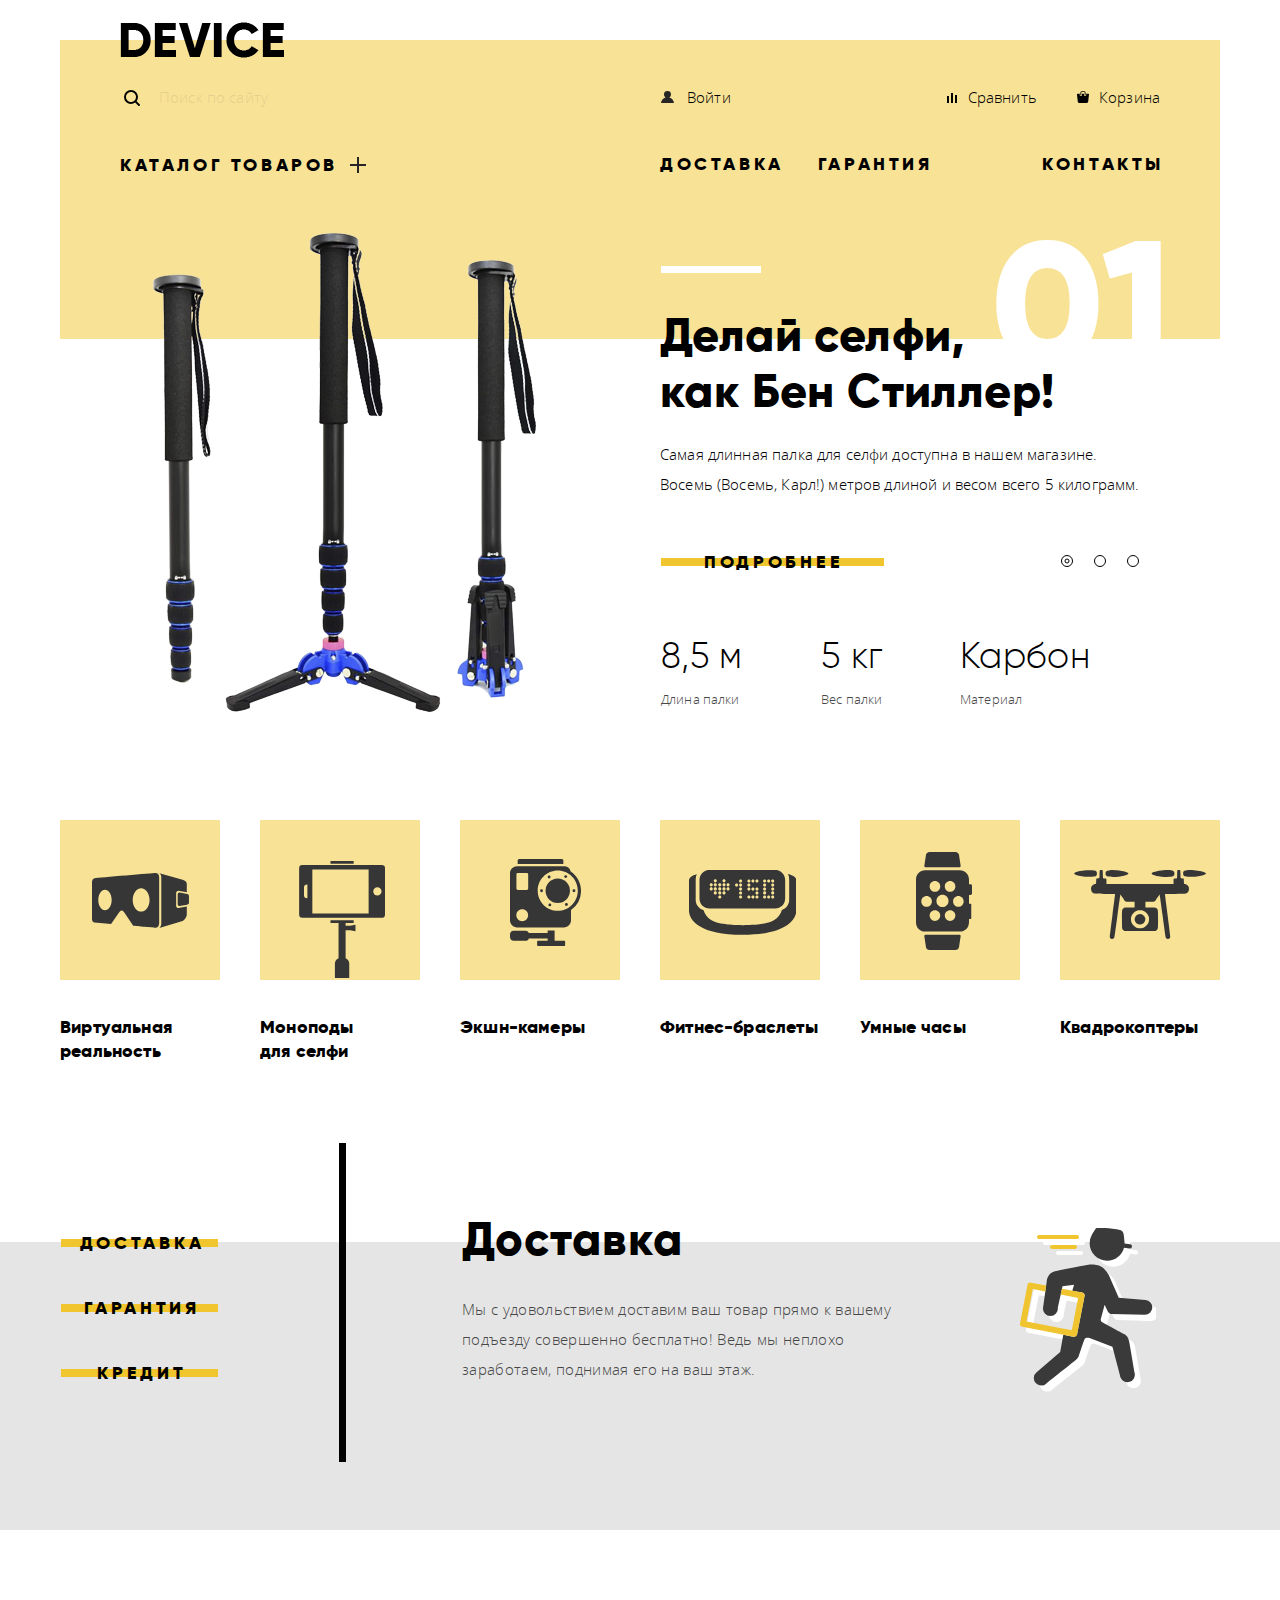
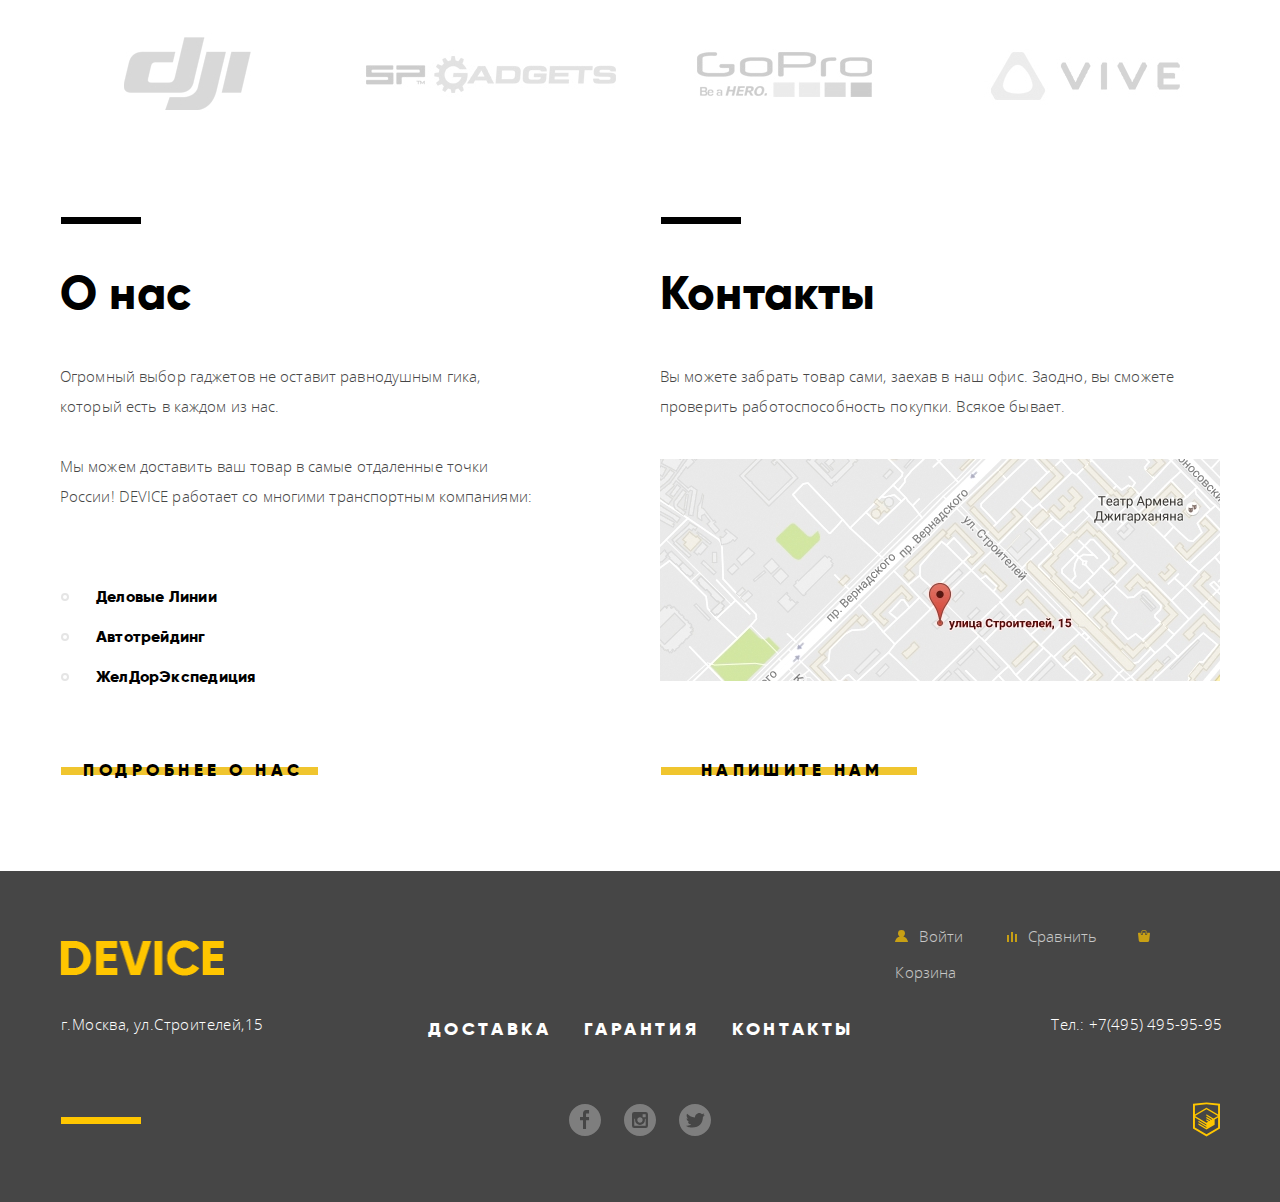
==== commit 96f3c093: "с js есть проблемки, а так кажется все готово, почти в продашкшен" ====
--- a/index.html
+++ b/index.html
@@ -33,13 +33,13 @@
 									<a class="subnav-link" href="#">Виртуальная реальность</a>
 								</li>
 								<li class="subnav-item">
-									<a class="subnav-link" href="catalog.html">Фитнес браслеты</a>
+									<a class="subnav-link" href="#">Фитнес браслеты</a>
 								</li>
 								<li class="subnav-item">
 									<a class="subnav-link" href="#">Квадрокоптеры</a>
 								</li>
 								<li class="subnav-item">
-									<a class="subnav-link" href="#">Моноподы для селфи</a>
+									<a class="subnav-link" href="catalog.html">Моноподы для селфи</a>
 								</li>
 								<li class="subnav-item">
 									<a class="subnav-link" href="#">Умные часы</a>
@@ -296,7 +296,7 @@
 								<img src="img/map.jpg" width="560" height="222" alt="Адрес офиса:ул.Строителей дом 15">
 							</a>
 						</div>
-						<a href="#" class="button btn"><span class="btn-decor">Напишите нам</span></a>
+						<a href="write-us.html" class="button btn write-btn"><span class="btn-decor">Напишите нам</span></a>
 					</div>
 				</section>
 		</div>
@@ -352,13 +352,13 @@
 			</div>
 		</div>
 	</footer>
-	<!--<section class="popup-write-us container ">
+	<section class="popup-write-us container">
 		<form class="modal-form container-modal" action="https://echo.htmlacademy.ru" method="post">
 			<button type="button" class="modal-close close-form" aria-label="Закрыть модальное окно"></button>
 			<div class="label-wrap">
 				<div class="label-wrap-inner">
 					<label for="name">Ваше имя:</label>
-					<input type="text" name="name" id="name" aria-label="Введите ваше имя" placeholder="Имя Фамилия">
+					<input type="text" name="name" id="name" aria-label="Введите ваше имя" placeholder="Имя Фамилия" autofocus>
 				</div>
 				<div class="label-wrap-inner">
 					<label for="e-mail">Ваш e-mail:</label>
@@ -366,17 +366,19 @@
 				</div>
 			</div>
 			<label for="mail-text">Текст письма:</label>
-			<input type="textarea" name="mail-text" id="mail-text" aria-label="Введите текст" placeholder="В свободной форме">
-			<button class="popup-write-us-button button btn" type="submit" aria-label="Отправить">Отправить</button>
+			<textarea name="mail-text" id="mail-text" aria-label="Введите текст" placeholder="В свободной форме"></textarea>
+			<button class="btn" type="submit" aria-label="Отправить"><span class="btn-decor">Отправить</span></button>
 		</form>
 	</section>
-	<section class="popup-map container hidden">
+
+	<section class="popup-map button-map">
 		
 		<h2 class="visually-hidden">Как до нас добраться</h2>
 		<button type="button" class="modal-close close-map" aria-label="Закрыть модальное окно"></button>
-		<img src="img/map-big.jpg" width="991" height="591" alt="Адрес офиса:ул.Строителей дом 15">
+		<iframe src="https://www.google.com/maps/embed?pb=!1m18!1m12!1m3!1d1998.6037999040354!2d30.322010416394033!3d59.938716271971415!2m3!1f0!2f0!3f0!3m2!1i1024!2i768!4f13.1!3m3!1m2!1s0x4696310fca5ba729%3A0xea9c53d4493c879f!2sBolshaya+Konyushennaya+ul.%2C+19%2C+Sankt-Peterburg%2C+Russia%2C+191186!5e0!3m2!1sen!2s!4v1441888483426" width="766" height="560" allowfullscreen></iframe>
+		<p><img src="img/map-big.jpg" width="957" height="561" alt="Адрес офиса:ул.Строителей дом 15"></p>
 		
 	</section>
--->
+<script type="text/javascript" src="js/script.js"></script>
 </body>
 </html>--- a/css/style.css
+++ b/css/style.css
@@ -136,7 +136,7 @@
 }
 .catalog .wrapper-header {
 	padding-bottom: 45px;
-	margin-bottom: 37px
+	margin-bottom: 39px
 }
 .logo {
 	margin-bottom: -18px;
@@ -245,10 +245,12 @@
 .user-menu input[type="search"] {
 	opacity: 0.3;
 	padding-bottom: 0;
-	border-top: 0;
+	border:none;
+	border-bottom: 2px solid transparent;
 	padding-right: 0;
 	padding-left: 39px;
 	width: 355px;
+
 }
 .user-menu input[type="search"]:hover {
 	opacity: 0.6;
@@ -260,6 +262,9 @@
 	outline: 0;
 	padding-bottom: 0px; 
 
+}
+.user-menu-search:focus-within input {
+	border-color: black
 }
 form .search-btn {
 	border: 2px solid transparent;
@@ -463,7 +468,8 @@
 	width: 680px;
 	margin-top: 19px;
 	text-transform: none;
-	margin-left: 2px
+	margin-left: 2px;
+	padding-bottom: 3px
 }
 .subnav-list li {
 	width: 220px;
@@ -481,6 +487,7 @@
 /*	position: absolute;
 	width: 1160px;
 	left: 181px;*/
+
 .subnav-wrap {
 	opacity: 0;
 	position: absolute;
@@ -491,6 +498,11 @@
 	padding-top: 32px;
 	z-index: 4
 }
+
+.subnav-wrap:focus-within {
+	opacity: 1
+}
+/*
 .subnav-wrap::before:hover ~ .subnav-wrap {
 	opacity: 1
 }
@@ -504,6 +516,29 @@
 .subnav-list:hover {
 
 }
+*/
+.nav-button:hover + .subnav-wrap,
+.nav-button:focus + .subnav-wrap {
+	opacity: 1
+}
+.nav-button {
+	position: relative;
+	display: block;
+}
+.nav-button::before {
+	content: "";
+	position: absolute;
+	top: 100%;
+	right: 0;
+	left: 0;
+	height: 25px;
+	background-color: rgba(255, 255, 255, 0);
+	z-index: 5;
+}
+.subnav-wrap:hover {
+	opacity: 1
+}
+
 
 
 
@@ -542,6 +577,7 @@
 	line-height: 24px;
 	color: #000000;
 	letter-spacing: 3.6px;
+	margin-top: 3px
 }
 .subnav-item a {
 	font-family: opensans;
@@ -703,6 +739,7 @@
 	width: 160px;
 	letter-spacing: 3.7px;
 	margin-bottom: 32px;
+	outline: none;
 }
 .service-list-btn span {
 	display: block;
@@ -710,14 +747,18 @@
 	padding-right: 125px;
 	padding-left: 5px;
 	padding-top: 10px;
-	padding-bottom: 7px
-
-}
+	padding-bottom: 7px;
+}
+
 .service-list-btn .btn::before{
 	top:18px;
 }
 .service-list-btn .btn:hover::before{
 	top:0px;
+}
+.service-list-btn .btn:focus::before{
+	height: 40px;
+	top: 0px
 }
 /* стоп интерактив*/
 .service-list {
@@ -803,9 +844,6 @@
 	color: #464646;
 	letter-spacing: 0.33px;
 }
-.service-list-btn span {
-
-}
 																										/* партнеры пока пусто */
 .partners-list {
 	display: flex;
@@ -827,6 +865,7 @@
 .about-us {
 	margin-right: 46px;
 	padding-right: 75px
+
 }
 .about-us h3::before,
 .contacts h3::before {
@@ -841,6 +880,7 @@
 }
 .wrapper {
 	display: flex;
+	margin-bottom:88px;
 }
 .about-us h3,
 .contacts h3 {
@@ -928,15 +968,15 @@
 	margin:0;
 }
 
-.user-menu-footer a:nth-child(1) {
+.user-menu-footer .login-btn {
 	margin:0;
-	margin-right: 40px
-}
-.user-menu-footer a:nth-child(2) {
+	margin-right: 40px;
+}
+.user-menu-footer .compare-btn {
 	margin:0;
 	margin-right: 37px
 }
-.user-menu-footer a:nth-child(3) {
+.user-menu-footer .basket-btn {
 	margin:0;
 	margin-right: -2px
 }
@@ -949,7 +989,6 @@
 .wrapper-footer {
 	background-color: #464646;
 	padding-top: 65px;
-	margin-top: 90px
 }
 .catalog .wrapper-footer {
 	margin-top: 0
@@ -1000,8 +1039,15 @@
 	margin-right: -8px;
 }
 .footer-social a {
+	opacity: 0.3;
 	margin-left: 19px;
 	text-decoration: none;
+}
+.footer-social a:hover {
+	opacity: 0.6
+}
+.footer-social a:active {
+	opacity: 0.1
 }
 .footer-nav-list li {
 	margin-right: 33px;
@@ -1012,6 +1058,12 @@
 }
 .htmlacademy {
 	margin-left: auto;
+}
+.htmlacademy:hover {
+	opacity: 0.6
+}
+.htmlacademy:active {
+	opacity: 0.3
 }
 .footer-nav {
 	margin: auto;
@@ -1045,6 +1097,12 @@
 	letter-spacing: 3.6px;
 	text-decoration: none;
 }
+.footer-nav-list a:hover {
+	opacity: 0.6
+}
+.footer-nav-list a:active {
+	opacity: 0.3
+}
 .phone-link {
 	font-family: opensans;
 	font-weight: 300;
@@ -1055,41 +1113,117 @@
 }
 																							/*кончился футер*/
 																									/*модалки*/
-
+.popup-map iframe {
+  position: relative;
+  z-index: 2;
+
+  border: none;
+}
+.popup-map p {
+  position: absolute;
+  top: 0;
+  left: 0;
+  z-index: 1;
+
+  margin: 0;
+}
+@keyframes bounce {
+  0% {
+    transform: translateY(-2000px);
+  }
+
+  70% {
+    transform: translateY(30px);
+  }
+
+  90% {
+    transform: translateY(-10px);
+  }
+
+  100% {
+    transform: translateY(0);
+  }
+}
+@keyframes shake {
+  0%,
+  100% {
+    transform: translateX(0);
+  }
+
+  10%,
+  30%,
+  50%,
+  70%,
+  90% {
+    transform: translateX(-10px);
+  }
+
+  20%,
+  40%,
+  60%,
+  80% {
+    transform: translateX(10px);
+  }
+}
 .close-map {
 
 }
 .close-form {
 	
-	
-}
-.btn-wrapper {
-	display: flex;
-	margin-right: 20px;
-	padding-top: 20px
-}
-.popup-write-us-button {
-	margin-top: 30px
-}
-.popup-write-us {
+}
+.popup-map {
+	display: none;
 	position: fixed;
 	left: 50%;
 	top: 50%;
 	transform: translate(-50%,-50%);
-	width: 991px;
+	margin: 0 auto;
+	z-index: 100;
+	box-shadow: 0px 10px 20px 0px rgba(4, 6, 6, 0.2);
+	padding: 0;
+	margin: 0;
+	line-height: 0
+}
+.container-modal .btn {
+	margin-top: 40px;
+	margin-bottom: 88px;
+	display: block;
+	width: 202px;
+	letter-spacing: 4px
+}
+.btn-wrapper {
+	display: flex;
+	margin-right: 20px;
+	padding-top: 20px
+}
+.popup-write-us-button {
+	margin-top: 30px
+}
+.popup-write-us {
+	display: none;
+	position: fixed;
+	left: 50%;
+	top: 50%;
+	transform: translate(-50%,-50%);
+	width: 960px;
 	margin: 0 auto;
 	box-shadow: 0px 10px 20px 0px rgba(4, 6, 6, 0.2);
-	padding-top: 44px;
+	padding-top: 54px;
 	z-index: 100;
-	background-color: #ffffff;
-	padding-bottom: 
-}
-
+	background-color: #ffffff
+}
+.modal-show {
+	display: block;
+	animation: bounce 0.6s;
+}
+.modal-error {
+  animation: shake 0.6s;
+}
 .container-modal {
 	margin-left: 100px;
 	margin-right: 100px;
 	padding-top: 40px;
-
+	box-sizing: border-box;
 }
 .label-wrap {
 	display: flex;
@@ -1106,11 +1240,12 @@
 	line-height: 24px;
 	color: #000000;
 	display: block;
-	margin-bottom: 10px
+	margin-bottom: 5px;
+	letter-spacing: 0.2px
 }
 .modal-form input[type="text"],
 .modal-form input[type="email"],
-.modal-form input[type="textarea"] {
+textarea {
 	font-family: opensans;
 	font-weight: 300;
 	font-size: 14px;
@@ -1118,19 +1253,21 @@
 	color: #464646;
 	box-sizing: border-box;
 	border: none;
-	background-color: #f2f2f2
+	background-color: #f2f2f2;
+	
 }
 .modal-form input[type="text"],
 .modal-form input[type="email"] {
 	width: 360px;
 	height: 50px;
 	padding: 18px 20px;
-	margin-bottom: 40px;
-}
-.modal-form input[type="textarea"] {
+	margin-bottom: 35px;
+}
+textarea {
 	height: 156px;
 	width: 100%;
-	padding: 18px 20px
+	padding: 18px 20px;
+
 }
 .modal-form input:hover {
 	background-color: #eaeaea
@@ -1142,6 +1279,7 @@
 .modal-form input:invalid {
 	background-color: #f6dada
 }
+
 ::-webkit-input-placeholder { 
 	color: rgba(70, 70, 70, 0.4);
 }
@@ -1166,12 +1304,16 @@
 	border: none;
 	box-shadow: none;
 }
+.close-map {
+	right: 20px
+}
 /*Стилизация каталога*/
 																/*каталог мейн контейнер*/
 .container-catalog {
 	width: 1160px;
 	margin: 0 auto;
 	display: flex;
+
 
 }
 
@@ -1202,6 +1344,7 @@
 .wrapper-title {
 	width: 1160;
 	margin: 0 auto;
+	margin-bottom:
 }
 .wrapper-title {
 	margin-left: 60px;
@@ -1236,7 +1379,7 @@
 .range-controls {
   position: relative;
 
-  margin-bottom: 32px;
+  margin-bottom: 36px;
 }
 
 .range-controls .scale {
@@ -1255,10 +1398,8 @@
 .range-toggle {
   position: absolute;
   top: -9px;
-
   width: 4px;
   height: 4px;
-
   background: #ababab;
   border: 8px solid #ffffff;
   border-radius: 50%;
@@ -1267,13 +1408,15 @@
 }
 
 .range-toggle:hover {
-  background: #1c4f80;
+  width: 5px;
+  height: 5px
 }
 
 .range-toggle-min {
-	position:relative;
-  left: 0;
-  top: -12px
+	position:absolute;
+  left: -1px;
+  top: -10px;
+
 }
 .range-coast-min,
 .range-coast-max {
@@ -1303,7 +1446,6 @@
 }
 .filter-item:nth-child(2) {
 	margin-left: -4px;
-	margin-bottom: 14px
 
 }
 .filter-item .filter-list {
@@ -1325,8 +1467,20 @@
 	left: -40px;
 	top:-3px;
 }
+.check-filter:hover::before {
+	opacity: 0.6
+}
+.check-filter:active::before {
+	opacity: 1
+}
 .checkbox-filter:checked + .check-filter::before {
 	background-image: url("../img/checkbox-on.svg")
+}
+.checkbox-filter:checked + .check-filter:hover::before {
+	opacity: 0.6
+}
+.checkbox-filter:checked + .check-filter:active::before {
+	opacity: 1
 }
 .radio-filter::before {
 	content: "";
@@ -1339,8 +1493,20 @@
 	left: -40px;
 	top:-3px;
 }
+.radio-filter:hover::before {
+	opacity: 0.6
+}
+.radio-filter:active::before {
+	opacity: 1
+}
 .radio-input:checked + .radio-filter::before {
 	background-image: url("../img/radio-on.svg")
+}
+.radio-input:checked + .radio-filter:hover::before {
+	opacity: 0.6
+}
+.radio-input:checked + .radio-filter:active::before {
+	opacity: 1
 }
 .filter-form .btn {
 	display: inline;
@@ -1362,11 +1528,9 @@
 	margin-left: auto;
 }
 .direction-sort li {
-	margin-left: 17px
-}
-.direction-sort li:nth-child(1) {
-	opacity: 0.2
-}
+	margin-left: 17px;
+}
+
 .aside-col {
   flex: none;
   width: 23%;
@@ -1407,7 +1571,6 @@
   flex: none;
   width: 67%;
   padding-left: 72px
-
 }
 .catalog-list {
 	display: flex;
@@ -1432,7 +1595,45 @@
 }
 .catalog-list li {
 	margin-right: 40px;
-	margin-bottom: 45px
+	margin-bottom: 45px;
+}
+.catalog-item .actions {
+	position: absolute;
+	top: 0;
+	left: 0;
+	background-color:rgba(255,255,255,0.9);
+    z-index:10;
+	width: 360px;
+	text-align: center;
+	height: 379px;
+	padding-right: 0;
+	display: flex;
+	flex-direction: column;
+	display: none;
+}
+.actions a:nth-child(1) {
+	letter-spacing: 3.4px
+}
+.actions a:nth-child(2) {
+	letter-spacing: 0.2px;
+	margin-top: 13px;
+	opacity: 0.5
+}
+.actions a:hover:nth-child(2) {
+	opacity: 1
+}
+.actions a:active:nth-child(2) {
+	opacity: 0.2
+}
+.catalog-item-order {
+	width: 200px
+}
+.actions .catalog-item-order {
+	margin: 0 auto;
+	margin-top: 50%
+}
+.catalog-item:hover .actions {
+	display: flex;
 }
 .catalog-list li:nth-child(even) {
     margin-right: 0;
@@ -1464,9 +1665,6 @@
 }
 .subject-sort-item a {
 	opacity: 0.3
-}
-.subject-sort-item:nth-child(1) a {
-	opacity: 1
 }
 .subject-sort-item:hover a {
 	opacity: 0.6
@@ -1521,13 +1719,24 @@
 	color: #000000;
 	text-decoration: none;
 }
+.direction-sort-item a {
+	opacity: 0.2
+}
+.subject-sort-item .active,
+.direction-sort-item .active {
+	opacity: 1
+}
+.subject-sort-item:hover .active,
+.direction-sort-item:hover a {
+	opacity: 0.4
+}
+.subject-sort-item:active .active,
+.direction-sort-item:active a {
+	opacity: 1
+}
 																/*блок с карточками товаров включая пагинатор*/
-.catalog-item:nth-child(2) a {
-	max-width: 230px
-}
-.catalog-item:nth-child(3) a {
-	max-width: 260px
-}
+																
+
 .catalog-item {
 	position: relative;
 }
@@ -1542,10 +1751,29 @@
 	font-weight: 800;
 	font-size: 14px;
 	line-height: 24px;
-	color: #000000;
+	
 	letter-spacing: 0.25;
-	opacity: 0.2;
+	opacity: 1;
 	text-transform: uppercase;
+	width: 55px;
+	height: 55px;
+    border-radius: 50%;
+    text-transform: uppercase;
+    background: #eeeeee;
+    position: absolute;
+    right: 29px;
+    top: 32px;
+    box-shadow:
+        0px 0px 0px 2px #bfbfbf
+        
+}
+.label-new span {
+	color: #bfbfbf;
+position: absolute;
+top: 50%;
+left: 50%;
+transform: translate(-50%,-50%);
+	
 }
 .catalog-item-inner a {
 	display: flex;
@@ -1557,7 +1785,14 @@
 	line-height: 24px;
 	color: #000000;
 	text-decoration: none;
-	letter-spacing: 0.23px
+	letter-spacing: 0.23px;
+	max-width: 230px
+}
+.catalog-item:nth-child(3) a:nth-child(1) {
+	max-width: 260px;
+}
+.catalog-item:nth-child(1) a:nth-child(1) {
+	max-width: 250px;
 }
 .catalog-item-inner span {
 	font-family: opensans;
@@ -1585,11 +1820,9 @@
 	background-color: #ebebeb;
 	align-items: center;
 	box-sizing: border-box;
-	padding-top: 30px;
-	padding-bottom: 27px;
-	padding-left: 30px;
 	max-height: 70px;
-	padding-right: 30px
+	margin-top: 4px
+
 }
 .paginator-list {
 	display: flex;
@@ -1598,7 +1831,11 @@
 .paginator-item {
 	padding-right: 31px
 }
+.button-forward {
+	position: relative;
+}
 .button-forward a {
+	display: block;
 	font-family: gilroy;
 	font-weight: 800;
 	font-size: 16px;
@@ -1607,17 +1844,40 @@
 	letter-spacing: 3.5px;
 	text-decoration: none;
 	text-transform: uppercase;
+	text-align: center;
+	padding: 23px 30px 21px 30px;
+	
+	
+}
+.button-forward a:hover {
+	background-color: #d8d8d8;
+
+}
+.button-forward a:active {
+	background-color: #d8d8d8;
+	color: rgba(0, 0, 0, 0.3);
 }
 .button-back a {
+	display: block;
 	font-family: gilroy;
 	font-weight: 800;
 	font-size: 16px;
 	line-height: 24px;
 	color: #000000;
+	margin-right: -4px;
 	letter-spacing: 3.5px;
 	text-decoration: none;
 	text-transform: uppercase;
-	margin-right: -3px
+	text-align: center;
+	padding: 23px 30px 21px 30px;
+}
+.button-back a:hover {
+	background-color: #d8d8d8;
+
+}
+.button-back a:active {
+	background-color: #d8d8d8;
+	color: rgba(0, 0, 0, 0.3);
 }
 .paginator-list {
 	margin-left: 37px
@@ -1657,8 +1917,8 @@
 .catalog-footer .basket-btn {
 	margin-left: 36px
 }
- .catalog-footer a:nth-child(3) {
- 	margin-right: 0px
+ .catalog-footer .log-name {
+ 	margin-right: 15px
  }
  .catalog-footer-nav li {
  	margin-right: 35px
@@ -1666,9 +1926,13 @@
  .catalog-footer .logo-footer {
  	margin-right: auto;
  }
- .catalog-footer a:nth-child(2) {
+ .catalog-footer .log-out-btn {
 	margin:0;
-	margin-right: 37px
+	margin-right: 41px;
+	opacity: 0.3
+}
+.catalog-compare-btn {
+	margin-right: 15px
 }
  .catalog-footer-social {
  	margin-left: 37px;
@@ -1689,4 +1953,13 @@
  }
  .catalog-footer-social a:nth-child(2) {
  	margin-right: 
+ }
+ .user-menu-footer a {
+ 	opacity: 0.7
+ }
+  .user-menu-footer a:hover {
+ 	opacity: 1
+ }
+  .user-menu-footer a:active {
+ 	opacity: 0.3
  }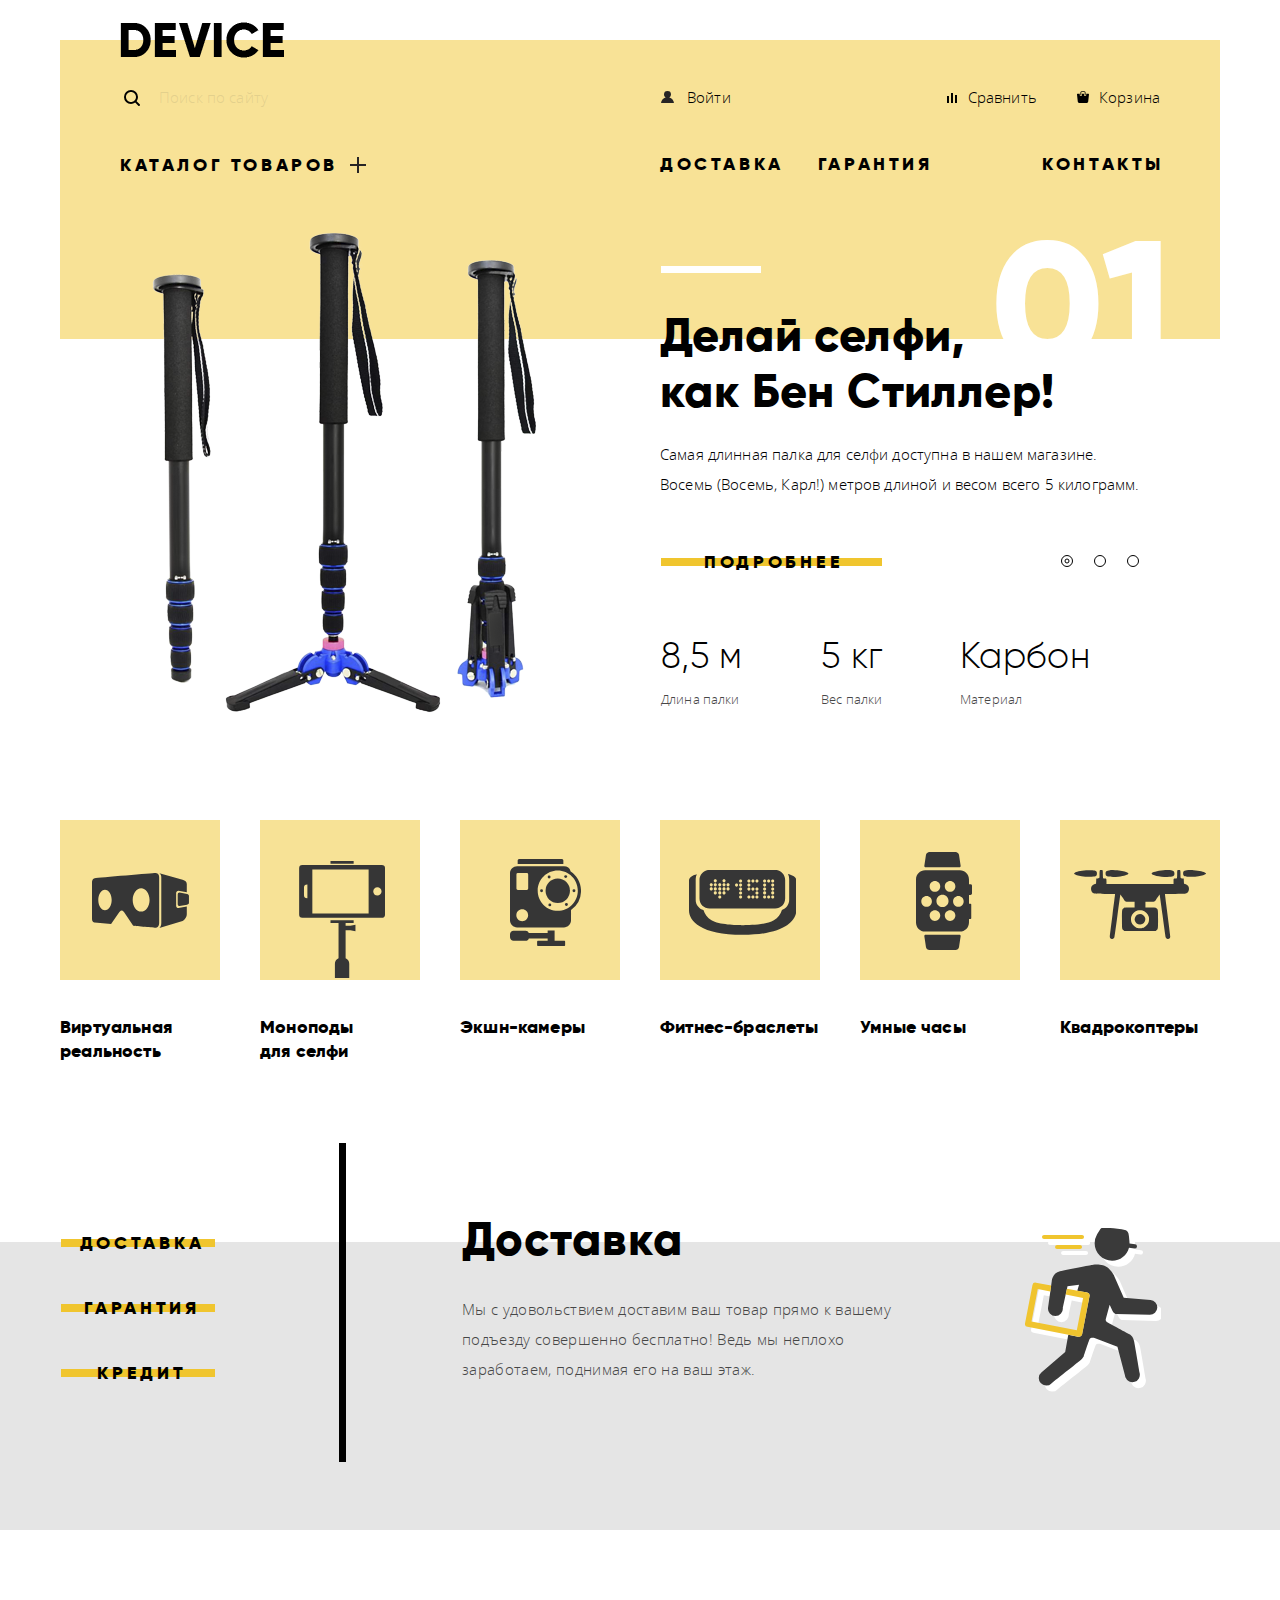
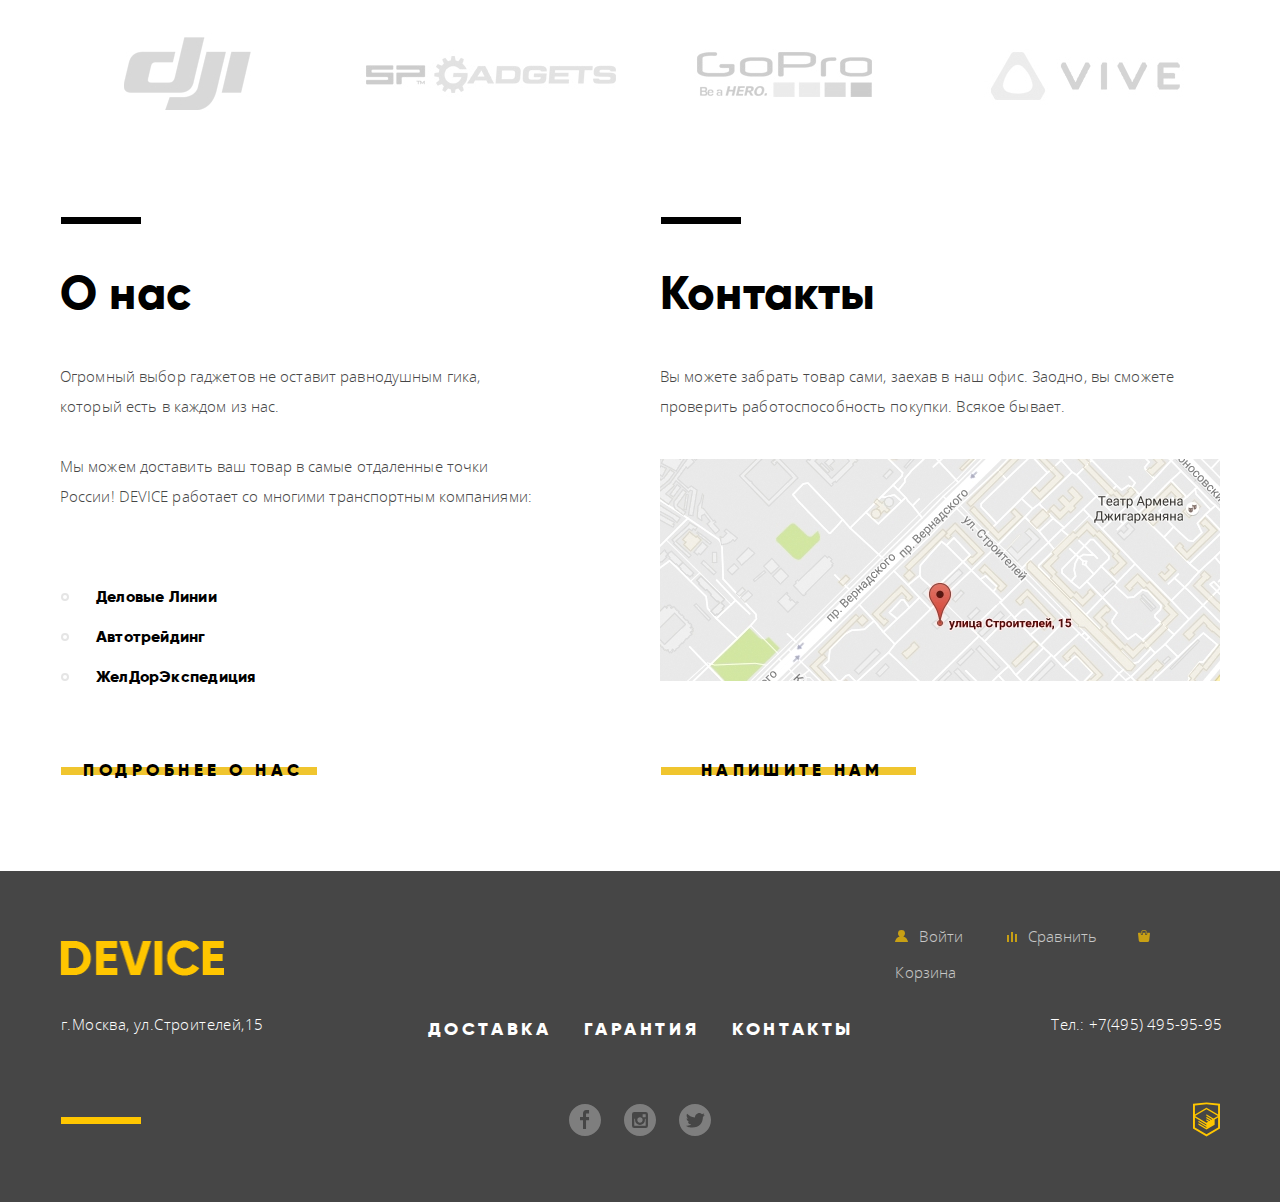
==== commit ab76cae3: "подготовка к продакшену 2.0, надеюсь предпоследняя" ====
--- a/index.html
+++ b/index.html
@@ -15,18 +15,18 @@
 			<h1 class="visually-hidden">Device</h1>
 			<div class="user-menu">	
 				<form class="user-menu-search" action="https://echo.htmlacademy.ru" method="post">
-					<img class="img-search" src="img/search.svg" width="16" height="16">
+					<img class="img-search" src="img/search.svg" width="16" height="16" alt="Поиск">
 					<input class="search-site" type="search" name="search-site" placeholder="Поиск по сайту">
 					<button class="search-btn button " type="submit">Найти</button>
 				</form>
-				<a class="user-menu-item login-btn" href="#"><img src="img/user.svg" width="13" height="12">Войти</a>
-				<a class="user-menu-item compare-btn" href="#"><img src="img/compare.svg" width="10" height="10">Сравнить</a>
-				<a class="user-menu-item basket-btn" href="#"><img src="img/cart.svg" width="12" height="12">Корзина</a>
+				<a class="user-menu-item login-btn" href="#"><img src="img/user.svg" width="13" height="12" alt="Войти">Войти</a>
+				<a class="user-menu-item compare-btn" href="#"><img src="img/compare.svg" width="10" height="10" alt="Сравнить">Сравнить</a>
+				<a class="user-menu-item basket-btn" href="#"><img src="img/cart.svg" width="12" height="12" alt="Корзина">Корзина</a>
 			</div>
 			<nav class="main-nav">
 				<ul class="nav-list">
 					<li class="nav-item-link">
-						<a class="nav-button" href="#">Каталог товаров<img src="img/plus.svg"></a>
+						<a class="nav-button" href="#">Каталог товаров<img src="img/plus.svg" alt="Каталог товаров"></a>
 						<div class="subnav-wrap">
 							<ul class="subnav-list">
 								<li class="subnav-item">
@@ -67,14 +67,14 @@
 		<div class="promo-slider-wrapper container">
 				<input class="control" type="radio" id="product-1" name="toggle" checked>
 				
-		        <input class="control" type="radio" id="product-2" name="toggle">
-		        
-		        <input class="control" type="radio" id="product-3" name="toggle">
-		        <div class="slider-controls">
-			        <label class="control-label slider-controls-item--1" for="product-1"></label>
-			        <label class="control-label slider-controls-item--2" for="product-2"></label>
-			        <label class="control-label slider-controls-item--3" for="product-3"></label>
-		    	</div>
+				<input class="control" type="radio" id="product-2" name="toggle">
+				
+				<input class="control" type="radio" id="product-3" name="toggle">
+				<div class="slider-controls">
+					<label class="control-label slider-controls-item--1" for="product-1"></label>
+					<label class="control-label slider-controls-item--2" for="product-2"></label>
+					<label class="control-label slider-controls-item--3" for="product-3"></label>
+				</div>
 			<section class="promo-slides">
 				<div class="promo-slide">
 					<span class="number1">01</span>
@@ -139,7 +139,6 @@
 					</div>
 				</div>
 			</section>
-			</div>
 		</div>
 		<section class="product-sections">
 			<div class="container">
@@ -157,7 +156,7 @@
 							<div class="product-icon-wrapper monopod">
 								<img src="img/popular-2.svg" width="86" height="117" alt="Моноподы для селфи">
 							</div>
-							<span>Моноподы для&nbspселфи</span>
+							<span>Моноподы для&nbsp;селфи</span>
 						</a>
 					</li>
 					<li class="product-item">
@@ -200,7 +199,7 @@
 			<div class="wrapper-service container">
 				<ul class="service-list">
 					<li class="service-list-btn delivery-btn">
-						<button type="button" class="btn" ><span class="btn-decor">Доставка</span></button>
+						<button type="button" class="btn"><span class="btn-decor">Доставка</span></button>
 					</li>
 					<li class="service-list-btn guarantee-btn">
 						<button type="button" class="btn"><span class="btn-decor">Гарантия</span></button>
@@ -221,7 +220,7 @@
 						<h3>Гарантия</h3>
 						<p>Если из-за возгарания купленного у нас товара у вас сгорит дом - не переживайте, мы выдадим вам новый.<br>Товар, не дом, конечно же</p>
 					</div>
-					<img src="img/warranty.svg" width="171" height="" alt="194">
+					<img src="img/warranty.svg" width="171" height="194" alt="194">
 				</div>
 				<div class="service-slide hidden">
 					<div class="text-wrap">
@@ -291,7 +290,7 @@
 					<div class="wrapper-contacts">
 						<h3>Контакты</h3>
 						<p>Вы можете забрать товар сами, заехав в наш офис. Заодно, вы сможете проверить работоспособность покупки. Всякое бывает.</p>
-						<div class="map">
+						<div class="map map-link">
 							<a href="https://www.google.ru/maps/place/ул.+Строителей,+15,+Зеленогорск,+Санкт-Петербург,+197720/@60.2060979,29.6800057,17z/data=!3m1!4b1!4m5!3m4!1s0x469654e1c2add12b:0x9aec714d5269991a!8m2!3d60.2060979!4d29.6821944">
 								<img src="img/map.jpg" width="560" height="222" alt="Адрес офиса:ул.Строителей дом 15">
 							</a>
@@ -300,6 +299,7 @@
 					</div>
 				</section>
 		</div>
+	</div>
 	</main>
 	<footer class="wrapper-footer">
 		<div class="container">
@@ -370,15 +370,16 @@
 			<button class="btn" type="submit" aria-label="Отправить"><span class="btn-decor">Отправить</span></button>
 		</form>
 	</section>
-
+	
 	<section class="popup-map button-map">
 		
 		<h2 class="visually-hidden">Как до нас добраться</h2>
 		<button type="button" class="modal-close close-map" aria-label="Закрыть модальное окно"></button>
-		<iframe src="https://www.google.com/maps/embed?pb=!1m18!1m12!1m3!1d1998.6037999040354!2d30.322010416394033!3d59.938716271971415!2m3!1f0!2f0!3f0!3m2!1i1024!2i768!4f13.1!3m3!1m2!1s0x4696310fca5ba729%3A0xea9c53d4493c879f!2sBolshaya+Konyushennaya+ul.%2C+19%2C+Sankt-Peterburg%2C+Russia%2C+191186!5e0!3m2!1sen!2s!4v1441888483426" width="766" height="560" allowfullscreen></iframe>
+		<iframe src="https://www.google.com/maps/embed?pb=!1m18!1m12!1m3!1d1982.4818219711892!2d29.68180816056584!3d60.2058579878411!2m3!1f0!2f0!3f0!3m2!1i1024!2i768!4f13.1!3m3!1m2!1s0x469654e1c2add12b%3A0x9aec714d5269991a!2z0YPQuy4g0KHRgtGA0L7QuNGC0LXQu9C10LksIDE1LCDQl9C10LvQtdC90L7Qs9C-0YDRgdC6LCDQodCw0L3QutGCLdCf0LXRgtC10YDQsdGD0YDQsywgMTk3NzIw!5e0!3m2!1sru!2sru!4v1536469953448" width="960" height="559" style="border:0" allowfullscreen></iframe>
 		<p><img src="img/map-big.jpg" width="957" height="561" alt="Адрес офиса:ул.Строителей дом 15"></p>
 		
 	</section>
+	
 <script type="text/javascript" src="js/script.js"></script>
 </body>
 </html>--- a/css/style.css
+++ b/css/style.css
@@ -36,11 +36,11 @@
 	color: #000000;
 }
 .visually-hidden {
-  position: absolute;
-  clip: rect(0 0 0 0);
-  width: 1px;
-  height: 1px;
-  margin: -1px;
+	position: absolute;
+	clip: rect(0 0 0 0);
+	width: 1px;
+	height: 1px;
+	margin: -1px;
 }
 /* общие элементы */
 .nav-list,
@@ -73,11 +73,13 @@
 	position: absolute;
 	top: 8px;
 	left: 1px;
-	width: 98%;
+	
 	height: 8px;
+	right: 5px;
 	background-color: #f0c52e;
 }
-.btn:hover::before {
+.btn:hover::before,
+.btn:focus::before {
 	height: 40px;
 	top: -9px
 }
@@ -86,7 +88,7 @@
 }
 .btn-decor {
 	position: relative;
-	z-index: 3
+	z-index: 3;
 }
 .btn {
 	text-transform: uppercase;
@@ -104,7 +106,7 @@
 	border: none;
 	border-radius: 0;
 }
-																/* начинаю разметку	хедераааааа */
+																/* начинаю разметку хедераааааа */
 .logo img:hover {
 	opacity: 0.6
 }
@@ -129,9 +131,15 @@
 }
 .wrapper-header {
 	background-color: #f8e296;
-	display: flex;
-	flex-wrap: wrap;
-	flex-direction: column;
+	display: -webkit-box;
+	display: -ms-flexbox;
+	display: flex;
+	-ms-flex-wrap: wrap;
+		flex-wrap: wrap;
+	-webkit-box-orient: vertical;
+	-webkit-box-direction: normal;
+		-ms-flex-direction: column;
+			flex-direction: column;
 	padding-bottom: 60px;
 }
 .catalog .wrapper-header {
@@ -145,10 +153,17 @@
 	
 }
 .user-menu {
-	display: flex;
-	justify-content: space-between;
-	align-items: center;
-	flex-wrap: wrap;
+	display: -webkit-box;
+	display: -ms-flexbox;
+	display: flex;
+	-webkit-box-pack: justify;
+		-ms-flex-pack: justify;
+			justify-content: space-between;
+	-webkit-box-align: center;
+		-ms-flex-align: center;
+			align-items: center;
+	-ms-flex-wrap: wrap;
+		flex-wrap: wrap;
 	position: relative;
 	margin-left: 60px;
 	padding-right: 60px;
@@ -160,7 +175,9 @@
 	padding-right: 60px;
 }
 .user-menu-search {
-	flex: none;
+	-webkit-box-flex: 0;
+		-ms-flex: none;
+			flex: none;
 	width: 496px;
 	margin-right: 58px;
 }
@@ -205,10 +222,14 @@
 	margin-left: 0;
 }
 .nav-list {
+	display: -webkit-box;
+	display: -ms-flexbox;
 	display: flex;
 }
 .nav-item-link:first-child {
-	flex: none;
+	-webkit-box-flex: 0;
+		-ms-flex: none;
+			flex: none;
 	width: 500px;
 	margin-right: 40px;
 }
@@ -275,18 +296,22 @@
 	border: 2px solid black;
 	opacity: 1
 }
-.user-menu-item:hover {
+.user-menu-item:hover,
+.user-menu-item:focus {
 	opacity: 0.6
 }
 .user-menu-item:active {
 	opacity: 0.3
 }
 .user-menu-search {
-	display: flex;
-}
-
-
-form .search-btn:hover {
+	display: -webkit-box;
+	display: -ms-flexbox;
+	display: flex;
+}
+
+
+form .search-btn:hover,
+form .search-btn:focus {
 	color: rgba(255, 255, 255, 1);
 	background-color: #000000;
 }
@@ -300,32 +325,37 @@
 }
 /* блок сетки промо */
 .list {
-  display: flex;
-  flex-wrap: wrap;
-  margin: 0;
-  padding: 0;
-  list-style: none;
-  counter-reset: li;
+	display: -webkit-box;
+	display: -ms-flexbox;
+	display: flex;
+	-ms-flex-wrap: wrap;
+		flex-wrap: wrap;
+	margin: 0;
+	padding: 0;
+	list-style: none;
+	counter-reset: li;
 }
 .list li {
-  position: relative;
-  margin: 10px;
-  width: 100px;
-  height: 50px;
-  background-color: yellow;
+	position: relative;
+	margin: 10px;
+	width: 100px;
+	height: 50px;
+	background-color: yellow;
 }
 .list li::before {
-  position: absolute;
-  top: 0;
-  right: 0;
-  content: counter(li);
-  counter-increment: li;
-  font-size: 30px;
-  line-height: 40px;
-  color: #000;
+	position: absolute;
+	top: 0;
+	right: 0;
+	content: counter(li);
+	counter-increment: li;
+	font-size: 30px;
+	line-height: 40px;
+	color: #000;
 }
 .promo-slider-wrapper {
 	position: relative;
+	background-image: -webkit-linear-gradient(#f8e296 99px, transparent 60px);
+	background-image: -o-linear-gradient(#f8e296 99px, transparent 60px);
 	background-image: linear-gradient(#f8e296 99px, transparent 60px);
 }
 .image-slide-wrap {
@@ -340,7 +370,8 @@
 	margin-left: 15px
 }
 .promo-slide {
-	box-sizing: border-box;
+	-webkit-box-sizing: border-box;
+			box-sizing: border-box;
 	width: 100%;
 	height: 490px;
 	display: none;
@@ -354,78 +385,92 @@
 position: absolute;
 right: 23px;
 bottom: 148px;
-  display: flex;
-  justify-content: center;
+	display: -webkit-box;
+	display: -ms-flexbox;
+	display: flex;
+	-webkit-box-pack: center;
+		-ms-flex-pack: center;
+			justify-content: center;
 }
 .control {
 	position: absolute;
 	opacity: 0;
-}	
+}   
 .slider-controls {
 	position: absolute;
-  right: -40px;
-  bottom: 168px;
-  z-index: 100;
-  width: 160px;
-  height: 18px;
-
-  text-align: center;
-  font-size: 0;
-  right: 40px;
+	right: -40px;
+	bottom: 168px;
+	z-index: 100;
+	width: 160px;
+	height: 18px;
+
+	text-align: center;
+	font-size: 0;
+	right: 40px;
 }
 .control-label {
-  position: relative;
-  margin-left: -1px;
-  display: inline-block;
-  text-align: center;
-  width: 18px;
-  height: 18px;
-  padding: 8px;
-  
-  border-radius: 50%;
-  cursor: pointer;
+	position: relative;
+	margin-left: -1px;
+	display: inline-block;
+	text-align: center;
+	width: 18px;
+	height: 18px;
+	padding: 8px;
+	
+	border-radius: 50%;
+	cursor: pointer;
 }
 .control-label::after {
-  content: "";
-  
-  position: absolute;
-  left: 50%;
-  bottom: 50%;
-  transform: translate(-50%, 50%);
-  z-index: 1;
-  
-  width: 10px;
-  height: 10px;
-  
-  border:1px solid black;
-  
-  border-radius: 50%;
+	content: "";
+	
+	position: absolute;
+	left: 50%;
+	bottom: 50%;
+	-webkit-transform: translate(-50%, 50%);
+		-ms-transform: translate(-50%, 50%);
+			transform: translate(-50%, 50%);
+	z-index: 1;
+	
+	width: 10px;
+	height: 10px;
+	
+	border:1px solid black;
+	
+	border-radius: 50%;
 }
 #product-1:checked ~ .promo-slides .promo-slide:nth-child(1) {
-  display: flex;
+	display: -webkit-box;
+	display: -ms-flexbox;
+	display: flex;
 }
 
 #product-2:checked ~ .promo-slides .promo-slide:nth-child(2) {
-  display: flex;
+	display: -webkit-box;
+	display: -ms-flexbox;
+	display: flex;
 }
 
 #product-3:checked ~ .promo-slides .promo-slide:nth-child(3) {
-  display: flex;
+	display: -webkit-box;
+	display: -ms-flexbox;
+	display: flex;
 }
 #product-1:checked ~ .slider-controls .slider-controls-item--1::before,
 #product-2:checked ~ .slider-controls .slider-controls-item--2::before,
 #product-3:checked ~ .slider-controls .slider-controls-item--3::before {
-  content: "";
-  position: absolute;
-  left: 50%;
-  top: 50%;
-  z-index: 2;
-  width: 3px;
-  height: 3px;
-  transform: translate(-50%, -50%);
-  background-color: inherit;
-  border: 1px solid black;
-  border-radius: 50%;
+	content: "";
+	position: absolute;
+	left: 50%;
+	top: 50%;
+	z-index: 2;
+	width: 3px;
+	height: 3px;
+	-webkit-transform: translate(-50%, -50%);
+		-ms-transform: translate(-50%, -50%);
+			transform: translate(-50%, -50%);
+	background-color: inherit;
+	border: 1px solid black;
+	border-radius: 50%;
 }
 .promo-slide img {
 	position: relative;
@@ -436,9 +481,15 @@
 }
 .wrapper-promo {
 	width: 500px;
-	display: flex;
-	flex-direction: column;
-	align-self: flex-start;
+	display: -webkit-box;
+	display: -ms-flexbox;
+	display: flex;
+	-webkit-box-orient: vertical;
+	-webkit-box-direction: normal;
+		-ms-flex-direction: column;
+			flex-direction: column;
+	-ms-flex-item-align: start;
+		align-items: flex-start;
 	
 }
 
@@ -462,9 +513,14 @@
 	position: relative;
 	bottom: 34px;
 	left: 59px;
-	display: flex;
-	flex-wrap: wrap;
-	align-items: center;
+	display: -webkit-box;
+	display: -ms-flexbox;
+	display: flex;
+	-ms-flex-wrap: wrap;
+		flex-wrap: wrap;
+	-webkit-box-align: center;
+		-ms-flex-align: center;
+			align-items: center;
 	width: 680px;
 	margin-top: 19px;
 	text-transform: none;
@@ -478,16 +534,13 @@
 }
 .subnav-list li:nth-child(2),
 .subnav-list li:nth-child(5) {
-	box-sizing: border-box;
+	-webkit-box-sizing: border-box;
+			box-sizing: border-box;
 	padding-left: 19px
 }
 .subnav-list li:nth-child(5) {
 	width: 420px
 }
-/*	position: absolute;
-	width: 1160px;
-	left: 181px;*/
-
 .subnav-wrap {
 	opacity: 0;
 	position: absolute;
@@ -502,21 +555,6 @@
 .subnav-wrap:focus-within {
 	opacity: 1
 }
-/*
-.subnav-wrap::before:hover ~ .subnav-wrap {
-	opacity: 1
-}
-.nav-item-link .nav-button:hover + .subnav-wrap,
-.nav-item-link li:hover + .subnav-wrap {
-	opacity: 1
-}
-.nav-item-link .nav-button:focus + .subnav-wrap {
-	opacity: 1
-}
-.subnav-list:hover {
-
-}
-*/
 .nav-button:hover + .subnav-wrap,
 .nav-button:focus + .subnav-wrap {
 	opacity: 1
@@ -588,7 +626,8 @@
 	color: #000000;
 	letter-spacing: 0.15px;
 }
-.nav-item-link a:hover {
+.nav-item-link a:hover,
+.nav-item-link a:focus {
 	color: rgba(0, 0, 0, 0.6);
 }
 .nav-item-link a:active {
@@ -599,7 +638,7 @@
 }
 													/*владения хедера на этом моменте заканчиваются*/
 																		/*начинается мейн контйнер*/
-																												/*промо-слайд*/	
+																												/*промо-слайд*/ 
 	
 
 .promo-lead {
@@ -622,9 +661,6 @@
 .wrapper-promo .info-table {
 	border-spacing: 0px
 
-}
-.info-table tr {
-	width: 
 }
 
 .info-table th {
@@ -668,8 +704,12 @@
 	margin-bottom: 152px
 }
 .product-items-section {
-	display: flex;
-	justify-content: space-between;
+	display: -webkit-box;
+	display: -ms-flexbox;
+	display: flex;
+	-webkit-box-pack: justify;
+		-ms-flex-pack: justify;
+			justify-content: space-between;
 }
 .product-item {
 	width: 160px
@@ -687,6 +727,8 @@
 	margin: auto;
 }
 .product-icon-wrapper {
+	display: -webkit-box;
+	display: -ms-flexbox;
 	display: flex;
 	width: 160px;
 	height: 160px;
@@ -721,7 +763,8 @@
 	position: relative;
 	top: 4px
 }
-.product-item:hover .product-icon-wrapper { 
+.product-item:hover .product-icon-wrapper,
+a:focus .product-icon-wrapper { 
 	background-color: rgba(240, 197, 46, 1);
 }
 .product-item:active img,
@@ -730,7 +773,14 @@
 }
 																													/*сервис*/
 /*интерактив сервиса*/
-.service-list-btn span:active  {
+.active {
+	display: block;
+}
+.service-list button {
+	cursor: pointer;
+}
+.service-list-btn:active span,
+.service-list-btn.active span  {
 	display: block;
 	background-color: black;
 	color: #f7e184;
@@ -763,7 +813,9 @@
 /* стоп интерактив*/
 .service-list {
 	width: 170px;
-	flex:none;
+	-webkit-box-flex:0;
+		-ms-flex:none;
+			flex:none;
 	margin: 0;
 	position: relative;
 	margin-right: 232px
@@ -780,11 +832,17 @@
 }
 .service {
 	background-color: #e5e5e5;
+	background-image: -webkit-linear-gradient(#ffffff 27px, transparent 27px);
+	background-image: -o-linear-gradient(#ffffff 27px, transparent 27px);
 	background-image: linear-gradient(#ffffff 27px, transparent 27px);
 	margin-bottom: 95px
 }
 .wrapper-service {
 
+	display: -webkit-box;
+
+	display: -ms-flexbox;
+
 	display: flex;
 	padding-bottom: 106px;
 }
@@ -803,7 +861,7 @@
 	margin-right: 130px
 }
 .text-wrap p {
-	width: 430px
+	width: 435px
 }
 .text-wrap h3 {
 	margin: 0;
@@ -813,6 +871,8 @@
 	display: none;
 }
 .service-slide.active {
+	display: -webkit-box;
+	display: -ms-flexbox;
 	display: flex;
 }
 .service-list-btn {
@@ -835,6 +895,7 @@
 	position: relative;
 	top: 13px;
 	right: 2px;
+	line-height: 0
 }
 .service-slide p {
 	font-family: opensans;
@@ -844,10 +905,14 @@
 	color: #464646;
 	letter-spacing: 0.33px;
 }
-																										/* партнеры пока пусто */
+																										/* партнеры */
 .partners-list {
-	display: flex;
-	justify-content: space-between;
+	display: -webkit-box;
+	display: -ms-flexbox;
+	display: flex;
+	-webkit-box-pack: justify;
+		-ms-flex-pack: justify;
+			justify-content: space-between;
 	margin-bottom: 134px;
 
 }
@@ -856,7 +921,8 @@
 	position: absolute;
 }
 
-.partner-link:hover .hidden-color {
+.partner-link:hover .hidden-color,
+.partner-link:focus .hidden-color {
 	opacity: 1;
 }
 
@@ -879,6 +945,8 @@
 	background-color: #000000
 }
 .wrapper {
+	display: -webkit-box;
+	display: -ms-flexbox;
 	display: flex;
 	margin-bottom:88px;
 }
@@ -995,9 +1063,14 @@
 }
 
 .footer-row {
-	display: flex;
-	align-items: center;
-	align-self: center;
+	display: -webkit-box;
+	display: -ms-flexbox;
+	display: flex;
+	-webkit-box-align: center;
+		-ms-flex-align: center;
+			align-items: center;
+	-ms-flex-item-align: center;
+		align-self: center;
 	margin-top: 0px
 }
 .footer-row:nth-child(2) {
@@ -1019,6 +1092,8 @@
 	padding-left: 1px
 }
 .footer-nav-list {
+	display: -webkit-box;
+	display: -ms-flexbox;
 	display: flex;
 }
 .decor {
@@ -1043,7 +1118,8 @@
 	margin-left: 19px;
 	text-decoration: none;
 }
-.footer-social a:hover {
+.footer-social a:hover,
+.footer-social a:focus {
 	opacity: 0.6
 }
 .footer-social a:active {
@@ -1059,7 +1135,8 @@
 .htmlacademy {
 	margin-left: auto;
 }
-.htmlacademy:hover {
+.htmlacademy:hover,
+.htmlacademy a:focus {
 	opacity: 0.6
 }
 .htmlacademy:active {
@@ -1097,7 +1174,8 @@
 	letter-spacing: 3.6px;
 	text-decoration: none;
 }
-.footer-nav-list a:hover {
+.footer-nav-list a:hover,
+.footer-nav-list a:focus {
 	opacity: 0.6
 }
 .footer-nav-list a:active {
@@ -1114,72 +1192,113 @@
 																							/*кончился футер*/
 																									/*модалки*/
 .popup-map iframe {
-  position: relative;
-  z-index: 2;
-
-  border: none;
+	width: 100%;
+	position: relative;
+	z-index: 2;
+
+	border: none;
 }
 .popup-map p {
-  position: absolute;
-  top: 0;
-  left: 0;
-  z-index: 1;
-
-  margin: 0;
+	position: absolute;
+	top: 0;
+	left: 0;
+	z-index: 1;
+
+	margin: 0;
+}
+@-webkit-keyframes bounce {
+	0% {
+	margin-top: -2000px
+	}
+
+	70% {
+	margin-top: 30px
+	}
+
+	90% {
+	margin-top: -10px
+	}
+
+	100% {
+	 margin-top: 0
+	}
 }
 @keyframes bounce {
-  0% {
-    transform: translateY(-2000px);
-  }
-
-  70% {
-    transform: translateY(30px);
-  }
-
-  90% {
-    transform: translateY(-10px);
-  }
-
-  100% {
-    transform: translateY(0);
-  }
+	0% {
+	margin-top: -2000px
+	}
+
+	70% {
+	margin-top: 30px
+	}
+
+	90% {
+	margin-top: -10px
+	}
+
+	100% {
+	 margin-top: 0
+	}
+}
+@-webkit-keyframes shake {
+	0%,
+	100% {
+	-webkit-transform: translateX(0);
+			transform: translateX(0);
+	}
+
+	10%,
+	30%,
+	50%,
+	70%,
+	90% {
+	-webkit-transform: translateX(-10px);
+			transform: translateX(-10px);
+	}
+
+	20%,
+	40%,
+	60%,
+	80% {
+	-webkit-transform: translateX(10px);
+			transform: translateX(10px);
+	}
 }
 @keyframes shake {
-  0%,
-  100% {
-    transform: translateX(0);
-  }
-
-  10%,
-  30%,
-  50%,
-  70%,
-  90% {
-    transform: translateX(-10px);
-  }
-
-  20%,
-  40%,
-  60%,
-  80% {
-    transform: translateX(10px);
-  }
-}
-.close-map {
-
-}
-.close-form {
-	
+	0%,
+	100% {
+	margin-left: 0
+	}
+
+	10%,
+	30%,
+	50%,
+	70%,
+	90% {
+	 margin-left: 10px
+	}
+
+	20%,
+	40%,
+	60%,
+	80% {
+	margin-left: -10px
+	}
 }
 .popup-map {
+	width: 960px;
+	height: 559px;
 	display: none;
 	position: fixed;
 	left: 50%;
 	top: 50%;
-	transform: translate(-50%,-50%);
+	-webkit-transform: translate(-50%,-50%);
+		-ms-transform: translate(-50%,-50%);
+			transform: translate(-50%,-50%);
 	margin: 0 auto;
 	z-index: 100;
-	box-shadow: 0px 10px 20px 0px rgba(4, 6, 6, 0.2);
+	-webkit-box-shadow: 0px 10px 20px 0px rgba(4, 6, 6, 0.2);
+			box-shadow: 0px 10px 20px 0px rgba(4, 6, 6, 0.2);
 	padding: 0;
 	margin: 0;
 	line-height: 0
@@ -1189,9 +1308,12 @@
 	margin-bottom: 88px;
 	display: block;
 	width: 202px;
-	letter-spacing: 4px
+	letter-spacing: 4px;
+	cursor: pointer;
 }
 .btn-wrapper {
+	display: -webkit-box;
+	display: -ms-flexbox;
 	display: flex;
 	margin-right: 20px;
 	padding-top: 20px
@@ -1204,34 +1326,50 @@
 	position: fixed;
 	left: 50%;
 	top: 50%;
-	transform: translate(-50%,-50%);
+	-webkit-transform: translate(-50%,-50%);
+		-ms-transform: translate(-50%,-50%);
+			transform: translate(-50%,-50%);
 	width: 960px;
 	margin: 0 auto;
-	box-shadow: 0px 10px 20px 0px rgba(4, 6, 6, 0.2);
+	-webkit-box-shadow: 0px 10px 20px 0px rgba(4, 6, 6, 0.2);
+			box-shadow: 0px 10px 20px 0px rgba(4, 6, 6, 0.2);
 	padding-top: 54px;
 	z-index: 100;
 	background-color: #ffffff
 }
 .modal-show {
 	display: block;
-	animation: bounce 0.6s;
+	-webkit-animation: bounce 0.6s;
+			animation: bounce 0.6s;
 }
 .modal-error {
-  animation: shake 0.6s;
+
+	-webkit-animation: shake 0.6s;
+			animation: shake 0.6s;
 }
 .container-modal {
 	margin-left: 100px;
 	margin-right: 100px;
 	padding-top: 40px;
-	box-sizing: border-box;
+	-webkit-box-sizing: border-box;
+			box-sizing: border-box;
 }
 .label-wrap {
-	display: flex;
-	justify-content: space-between;
+	display: -webkit-box;
+	display: -ms-flexbox;
+	display: flex;
+	-webkit-box-pack: justify;
+		-ms-flex-pack: justify;
+			justify-content: space-between;
 }
 .label-wrap-inner {
-	display: flex;
-	flex-direction: column;
+	display: -webkit-box;
+	display: -ms-flexbox;
+	display: flex;
+	-webkit-box-orient: vertical;
+	-webkit-box-direction: normal;
+		-ms-flex-direction: column;
+			flex-direction: column;
 }
 .modal-form label {
 	font-family: gilroy;
@@ -1251,7 +1389,8 @@
 	font-size: 14px;
 	line-height: 18px;
 	color: #464646;
-	box-sizing: border-box;
+	-webkit-box-sizing: border-box;
+			box-sizing: border-box;
 	border: none;
 	background-color: #f2f2f2;
 	
@@ -1283,14 +1422,14 @@
 ::-webkit-input-placeholder { 
 	color: rgba(70, 70, 70, 0.4);
 }
-::-moz-placeholder	{ 
+::-moz-placeholder  { 
 	color: rgba(70, 70, 70, 0.4); 
 
 } /* Firefox 19+ */
-:-moz-placeholder	{ 
+:-moz-placeholder   { 
 	color: rgba(70, 70, 70, 0.4);
 } /* Firefox 18- */
-:-ms-input-placeholder	{ 
+:-ms-input-placeholder  { 
 	color: rgba(70, 70, 70, 0.4);
 }
 
@@ -1298,11 +1437,14 @@
 	position: absolute;
 	right: 22px;
 	top: 22px;
-	width: 55px;
+	width: 57px;
 	height: 56px;
 	background: url(../img/modal-close.svg) no-repeat;
 	border: none;
-	box-shadow: none;
+	-webkit-box-shadow: none;
+			box-shadow: none;
+			 z-index: 100;
+	cursor: pointer;
 }
 .close-map {
 	right: 20px
@@ -1312,15 +1454,21 @@
 .container-catalog {
 	width: 1160px;
 	margin: 0 auto;
+	display: -webkit-box;
+	display: -ms-flexbox;
 	display: flex;
 
 
 }
 
 .catalog-row .container-catalog {
+	display: -webkit-box;
+	display: -ms-flexbox;
 	display: flex;
 }
 .breadcrumbs {
+	display: -webkit-box;
+	display: -ms-flexbox;
 	display: flex;
 }
 .breadcrumbs li {
@@ -1342,9 +1490,7 @@
 	right: -22px
 }
 .wrapper-title {
-	width: 1160;
 	margin: 0 auto;
-	margin-bottom:
 }
 .wrapper-title {
 	margin-left: 60px;
@@ -1369,7 +1515,8 @@
 	text-decoration: none;
 	margin-bottom: 45px
 }
-.breadcrumbs a:hover {
+.breadcrumbs a:hover,
+.breadcrumbs a:focus {
 	color: rgba(0, 0, 0, 0.6)
 }
 .breadcrumbs a:active {
@@ -1377,45 +1524,47 @@
 }
 																									/*фильтры*/
 .range-controls {
-  position: relative;
-
-  margin-bottom: 36px;
+	position: relative;
+
+	margin-bottom: 36px;
 }
 
 .range-controls .scale {
-  height: 2px;
-
-  background: #dbdbdb;
+	height: 2px;
+
+	background: #dbdbdb;
 }
 
 .range-controls .bar {
-  width: 55%;
-  height: 2px;
-
-  background: #91c92f;
+	width: 55%;
+	height: 2px;
+
+	background: #91c92f;
 }
 
 .range-toggle {
-  position: absolute;
-  top: -9px;
-  width: 4px;
-  height: 4px;
-  background: #ababab;
-  border: 8px solid #ffffff;
-  border-radius: 50%;
-  box-shadow: 0 2px 1px 0 rgba(0, 1, 1, 0.2);
-  cursor: pointer;
-}
-
-.range-toggle:hover {
-  width: 5px;
-  height: 5px
+	position: absolute;
+	top: -9px;
+	width: 4px;
+	height: 4px;
+	background: #ababab;
+	border: 8px solid #ffffff;
+	border-radius: 50%;
+	-webkit-box-shadow: 0 2px 1px 0 rgba(0, 1, 1, 0.2);
+			box-shadow: 0 2px 1px 0 rgba(0, 1, 1, 0.2);
+	cursor: pointer;
+}
+
+.range-toggle:hover,
+.range-toggle:focus {
+	width: 5px;
+	height: 5px
 }
 
 .range-toggle-min {
 	position:absolute;
-  left: -1px;
-  top: -10px;
+	left: -1px;
+	top: -10px;
 
 }
 .range-coast-min,
@@ -1441,8 +1590,8 @@
 	top: 12px
 }
 .range-toggle-max {
-  left: 55%;
-  top: -10px;
+	left: 55%;
+	top: -10px;
 }
 .filter-item:nth-child(2) {
 	margin-left: -4px;
@@ -1467,7 +1616,8 @@
 	left: -40px;
 	top:-3px;
 }
-.check-filter:hover::before {
+.check-filter:hover::before,
+.check-filter:focus::before {
 	opacity: 0.6
 }
 .check-filter:active::before {
@@ -1493,7 +1643,8 @@
 	left: -40px;
 	top:-3px;
 }
-.radio-filter:hover::before {
+.radio-filter:hover::before,
+.radio-filter:focus::before {
 	opacity: 0.6
 }
 .radio-filter:active::before {
@@ -1512,19 +1663,27 @@
 	display: inline;
 	width: 100%;
 	letter-spacing: 3.5px;
-	margin-top: 9px
+	margin-top: 9px;
+	cursor: pointer;
 }
 .subject-sort {
-	display: flex;
-	align-items: center;
+	display: -webkit-box;
+	display: -ms-flexbox;
+	display: flex;
+	-webkit-box-align: center;
+		-ms-flex-align: center;
+			align-items: center;
 	margin-left: 50px
 }
 .subject-sort li {
 	margin-right: 29px
 }
 .direction-sort {
-	display: flex;
-	align-self: center;
+	display: -webkit-box;
+	display: -ms-flexbox;
+	display: flex;
+	-ms-flex-item-align: center;
+		align-self: center;
 	margin-left: auto;
 }
 .direction-sort li {
@@ -1532,13 +1691,15 @@
 }
 
 .aside-col {
-  flex: none;
-  width: 23%;
-  margin-left: 60px;
-  padding-top: 8px;
-  padding-bottom: 6px;
-  padding-right: 2px
-  
+	-webkit-box-flex: 0;
+		-ms-flex: none;
+			flex: none;
+	width: 23%;
+	margin-left: 60px;
+	padding-top: 8px;
+	padding-bottom: 6px;
+	padding-right: 2px
+	
 
 }
 .catalog-row .aside-col {
@@ -1560,29 +1721,44 @@
 	background-color: #ebebeb;
 }
 .sorting-row {
-  	background-image: linear-gradient(to right, #dcdcdc 0%, #dcdcdc 50%, #ebebeb 50%, #ebebeb 100%);
-  	
+	background-image: -webkit-gradient(linear, left top, right top, from(#dcdcdc), color-stop(50%, #dcdcdc), color-stop(50%, #ebebeb), to(#ebebeb));
+	background-image: -webkit-linear-gradient(left, #dcdcdc 0%, #dcdcdc 50%, #ebebeb 50%, #ebebeb 100%);
+	background-image: -o-linear-gradient(left, #dcdcdc 0%, #dcdcdc 50%, #ebebeb 50%, #ebebeb 100%);
+	background-image: linear-gradient(to right, #dcdcdc 0%, #dcdcdc 50%, #ebebeb 50%, #ebebeb 100%);
+	
 }
 .catalog-row {
+	background-image: -webkit-gradient(linear, left top, right top, from(#ebebeb), color-stop(50%, #ebebeb), color-stop(50%, transparent), to(transparent));
+	background-image: -webkit-linear-gradient(left, #ebebeb 0%, #ebebeb 50%, transparent 50%, transparent 100%);
+	background-image: -o-linear-gradient(left, #ebebeb 0%, #ebebeb 50%, transparent 50%, transparent 100%);
 	background-image: linear-gradient(to right, #ebebeb 0%, #ebebeb 50%, transparent 50%, transparent 100%);
 
 }
 .main-col{
-  flex: none;
-  width: 67%;
-  padding-left: 72px
+	-webkit-box-flex: 0;
+		-ms-flex: none;
+			flex: none;
+	width: 67%;
+	padding-left: 72px
 }
 .catalog-list {
+	display: -webkit-box;
+	display: -ms-flexbox;
 	display: flex;
 	width: 770px;
-	flex-wrap: wrap;
+	-ms-flex-wrap: wrap;
+		flex-wrap: wrap;
 	margin-top: 68px
 
 }
 .catalog-item-inner {
-	display: flex;
-	justify-content: space-between;
-	margin-top: 23px
+	display: -webkit-box;
+	display: -ms-flexbox;
+	display: flex;
+	-webkit-box-pack: justify;
+		-ms-flex-pack: justify;
+			justify-content: space-between;
+	margin-top: 33px
 }
 .catalog-item-inner h3,
 .catalog-item-inner span {
@@ -1593,22 +1769,24 @@
 .catalog-item-inner span {
 	letter-spacing: 0.5px
 }
-.catalog-list li {
-	margin-right: 40px;
-	margin-bottom: 45px;
-}
+
 .catalog-item .actions {
 	position: absolute;
 	top: 0;
 	left: 0;
-	background-color:rgba(255,255,255,0.9);
-    z-index:10;
+	background-color:rgba(255,255,255,0.7);
+	z-index:10;
 	width: 360px;
 	text-align: center;
-	height: 379px;
+	height: 380px;
 	padding-right: 0;
-	display: flex;
-	flex-direction: column;
+	display: -webkit-box;
+	display: -ms-flexbox;
+	display: flex;
+	-webkit-box-orient: vertical;
+	-webkit-box-direction: normal;
+		-ms-flex-direction: column;
+			flex-direction: column;
 	display: none;
 }
 .actions a:nth-child(1) {
@@ -1633,16 +1811,22 @@
 	margin-top: 50%
 }
 .catalog-item:hover .actions {
+	display: -webkit-box;
+	display: -ms-flexbox;
 	display: flex;
 }
 .catalog-list li:nth-child(even) {
-    margin-right: 0;
+	margin-right: 0;
 }
 .catalog-container {
+	display: -webkit-box;
+	display: -ms-flexbox;
 	display: flex;
 	margin-left: 60px
 }
 .wrapper-sorts {
+	display: -webkit-box;
+	display: -ms-flexbox;
 	display: flex;
 	width: 70%;
 	padding-left: 72px;
@@ -1666,7 +1850,8 @@
 .subject-sort-item a {
 	opacity: 0.3
 }
-.subject-sort-item:hover a {
+.subject-sort-item:hover a,
+.subject-sort-item:focus a {
 	opacity: 0.6
 }
 .subject-sort-item:active a {
@@ -1710,6 +1895,7 @@
 	line-height: 40px;
 	color: #000000;
 	letter-spacing: 0.14px;
+	cursor: pointer;
 }
 .subject-sort-item a {
 	font-family: opensans;
@@ -1727,7 +1913,9 @@
 	opacity: 1
 }
 .subject-sort-item:hover .active,
-.direction-sort-item:hover a {
+.subject-sort-item:focus .active,
+.direction-sort-item:hover a,
+.direction-sort-item:focus a {
 	opacity: 0.4
 }
 .subject-sort-item:active .active,
@@ -1738,7 +1926,18 @@
 																
 
 .catalog-item {
-	position: relative;
+	width: 360px;
+	position: relative;
+	margin-right: 40px;
+	margin-bottom: 45px;
+}
+.catalog-item a {
+	width: 100%;
+	display: block;
+}
+.catalog-item img {
+	display: block;
+	width: 100%
 }
 .label-new {
 	position: absolute;
@@ -1751,33 +1950,38 @@
 	font-weight: 800;
 	font-size: 14px;
 	line-height: 24px;
-	
-	letter-spacing: 0.25;
 	opacity: 1;
 	text-transform: uppercase;
 	width: 55px;
 	height: 55px;
-    border-radius: 50%;
-    text-transform: uppercase;
-    background: #eeeeee;
-    position: absolute;
-    right: 29px;
-    top: 32px;
-    box-shadow:
-        0px 0px 0px 2px #bfbfbf
-        
+	border-radius: 50%;
+	text-transform: uppercase;
+	background: #eeeeee;
+	position: absolute;
+	right: 29px;
+	top: 32px;
+	-webkit-box-shadow:
+		0px 0px 0px 2px #bfbfbf;
+			box-shadow:
+		0px 0px 0px 2px #bfbfbf
+		
 }
 .label-new span {
 	color: #bfbfbf;
 position: absolute;
 top: 50%;
 left: 50%;
-transform: translate(-50%,-50%);
+-webkit-transform: translate(-50%,-50%);
+	-ms-transform: translate(-50%,-50%);
+		transform: translate(-50%,-50%);
 	
 }
 .catalog-item-inner a {
-	display: flex;
-	flex-wrap: wrap;
+	display: -webkit-box;
+	display: -ms-flexbox;
+	display: flex;
+	-ms-flex-wrap: wrap;
+		flex-wrap: wrap;
 	max-width: 250px;
 	font-family: gilroy;
 	font-weight: 800;
@@ -1786,13 +1990,16 @@
 	color: #000000;
 	text-decoration: none;
 	letter-spacing: 0.23px;
-	max-width: 230px
-}
-.catalog-item:nth-child(3) a:nth-child(1) {
+	max-width: 230px;
+}
+
+.catalog-item:nth-child(3) h3 {
 	max-width: 260px;
-}
-.catalog-item:nth-child(1) a:nth-child(1) {
-	max-width: 250px;
+	white-space: nowrap;
+}
+.catalog-item:nth-child(1) h3 {
+	width: 100%;
+	white-space: nowrap;
 }
 .catalog-item-inner span {
 	font-family: opensans;
@@ -1800,6 +2007,7 @@
 	font-size: 16px;
 	line-height: 24px;
 	color: #464646;
+	white-space: nowrap;
 }
 /* стиль для карточки при наведении */
 .catalog-item-compare {
@@ -1814,19 +2022,30 @@
 /*пагинатор*/
 
 .paginator-box {
+	display: -webkit-box;
+	display: -ms-flexbox;
 	display: flex;
 	max-width: 760px;
-	justify-content: space-between;
+	-webkit-box-pack: justify;
+		-ms-flex-pack: justify;
+			justify-content: space-between;
 	background-color: #ebebeb;
-	align-items: center;
-	box-sizing: border-box;
+	-webkit-box-align: center;
+		-ms-flex-align: center;
+			align-items: center;
+	-webkit-box-sizing: border-box;
+			box-sizing: border-box;
 	max-height: 70px;
-	margin-top: 4px
+	
 
 }
 .paginator-list {
-	display: flex;
-	justify-content: space-between;
+	display: -webkit-box;
+	display: -ms-flexbox;
+	display: flex;
+	-webkit-box-pack: justify;
+		-ms-flex-pack: justify;
+			justify-content: space-between;
 }
 .paginator-item {
 	padding-right: 31px
@@ -1849,7 +2068,8 @@
 	
 	
 }
-.button-forward a:hover {
+.button-forward a:hover,
+.button-forward a:focus {
 	background-color: #d8d8d8;
 
 }
@@ -1871,7 +2091,8 @@
 	text-align: center;
 	padding: 23px 30px 21px 30px;
 }
-.button-back a:hover {
+.button-back a:hover,
+.button-back a:focus {
 	background-color: #d8d8d8;
 
 }
@@ -1892,13 +2113,14 @@
 	letter-spacing: 0.91px;
 	text-decoration: none;
 }
-.paginator-item a:hover {
+.paginator-item a:hover,
+.paginator-item a:focus {
 	font-family: gilroy;
 	font-weight: 800;
 	font-size: 16px;
 	line-height: 24px;
 	color: rgba(0, 0, 0, 0.6);
-	letter-spacing: 0.91;
+	letter-spacing: 0.91px;
 	text-decoration: none;
 }
 .paginator-item a:active {
@@ -1907,7 +2129,7 @@
 	font-size: 16px;
 	line-height: 24px;
 	color: rgba(0, 0, 0, 1);
-	letter-spacing: 0.91;
+	letter-spacing: 0.91px;
 	text-decoration: none;
 }
 .pagination-item-current {
@@ -1918,13 +2140,13 @@
 	margin-left: 36px
 }
  .catalog-footer .log-name {
- 	margin-right: 15px
+	margin-right: 15px
  }
  .catalog-footer-nav li {
- 	margin-right: 35px
+	margin-right: 35px
  }
  .catalog-footer .logo-footer {
- 	margin-right: auto;
+	margin-right: auto;
  }
  .catalog-footer .log-out-btn {
 	margin:0;
@@ -1935,31 +2157,26 @@
 	margin-right: 15px
 }
  .catalog-footer-social {
- 	margin-left: 37px;
+	margin-left: 37px;
  }
  .catalog-footer-social a {
- 	margin: 0;
- 	opacity: 0.3
+	margin: 0;
+	opacity: 0.3
  }
-  .catalog-footer-social img {
- 	margin-right: 18px
+	.catalog-footer-social img {
+	margin-right: 18px
  }
  .catalog-footer-social a:nth-child(2),
  .catalog-footer-social a:nth-child(1) {
- 	margin: 0
- }
- .catalog-footer-social a:nth-child(1) {
- 	margin-right: 
- }
- .catalog-footer-social a:nth-child(2) {
- 	margin-right: 
+	margin: 0
  }
  .user-menu-footer a {
- 	opacity: 0.7
+	opacity: 0.7
  }
-  .user-menu-footer a:hover {
- 	opacity: 1
+	.user-menu-footer a:hover,
+	.user-menu-footer a:focus {
+	opacity: 1
  }
-  .user-menu-footer a:active {
- 	opacity: 0.3
+	.user-menu-footer a:active {
+	opacity: 0.3
  }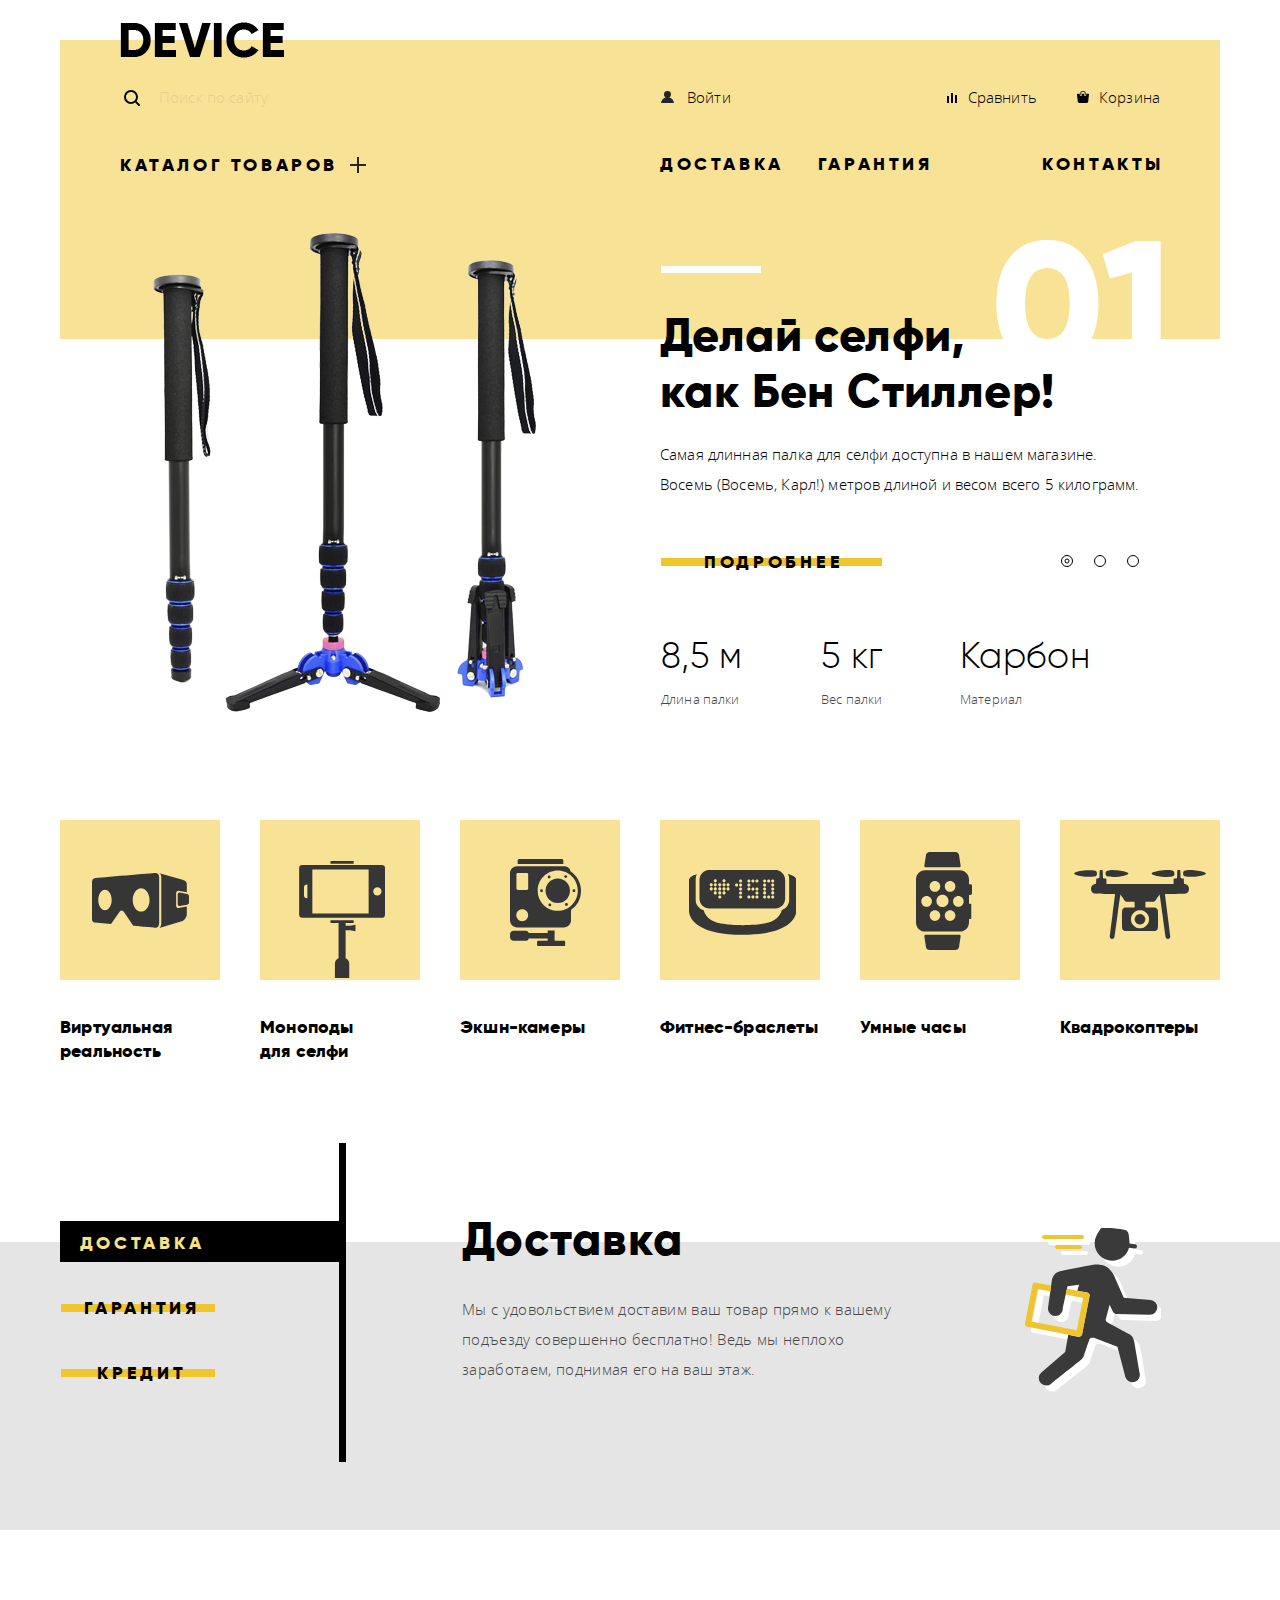
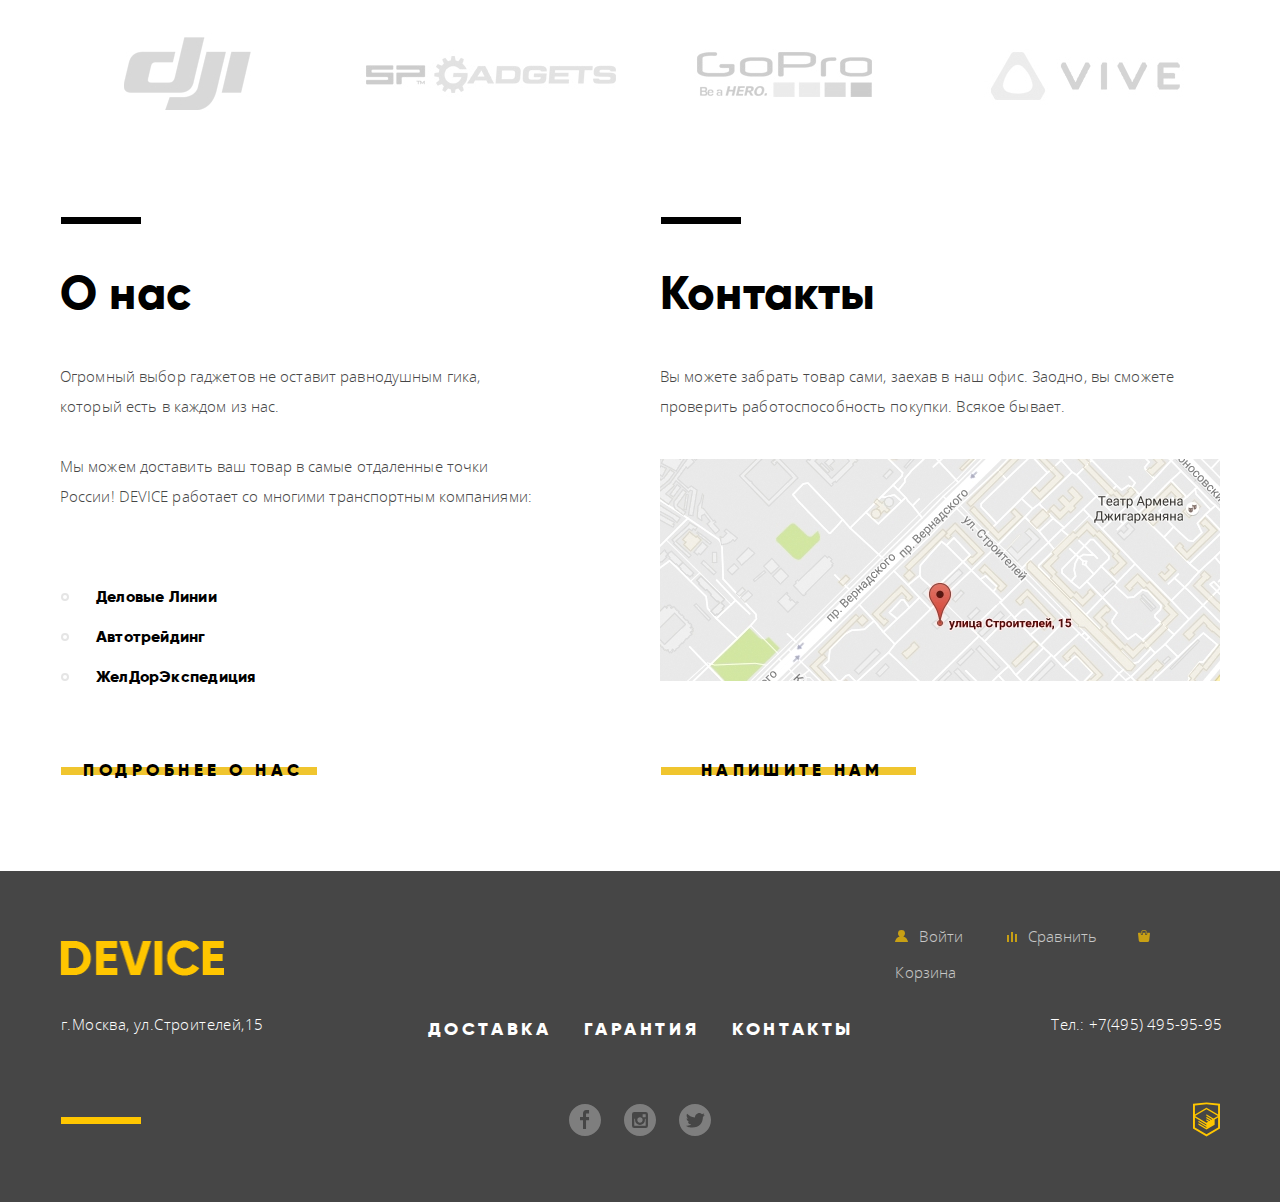
==== commit 8efbae36: "подкотовка к продакшену 3.0" ====
--- a/index.html
+++ b/index.html
@@ -4,12 +4,13 @@
 	<meta charset="utf-8">
 	<link rel="stylesheet" type="text/css" href="css/normalize.css">
 	<link rel="stylesheet" type="text/css" href="css/style.css">
+	<link rel="stylesheet" type="text/css" href="css/style.min.css">
 	<title>Device</title>
 </head>
 <body>
 	<header class="main-header">
 		<div class="logo">
-				<img src="img/logo.png" width="164" height="36" alt="">
+				<img src="img/logo.png" width="164" height="36" alt="логотип">
 			</div>
 		<div class="wrapper-header">
 			<h1 class="visually-hidden">Device</h1>
@@ -26,7 +27,7 @@
 			<nav class="main-nav">
 				<ul class="nav-list">
 					<li class="nav-item-link">
-						<a class="nav-button" href="#">Каталог товаров<img src="img/plus.svg" alt="Каталог товаров"></a>
+						<a class="nav-button" href="#">Каталог товаров<img src="img/plus.svg" width="16" height="16" alt="Каталог товаров"></a>
 						<div class="subnav-wrap">
 							<ul class="subnav-list">
 								<li class="subnav-item">
@@ -71,9 +72,9 @@
 				
 				<input class="control" type="radio" id="product-3" name="toggle">
 				<div class="slider-controls">
-					<label class="control-label slider-controls-item--1" for="product-1"></label>
-					<label class="control-label slider-controls-item--2" for="product-2"></label>
-					<label class="control-label slider-controls-item--3" for="product-3"></label>
+					<label class="control-label slider-controls-item--1" for="product-1" tabindex='0'></label>
+					<label class="control-label slider-controls-item--2" for="product-2" tabindex='0'></label>
+					<label class="control-label slider-controls-item--3" for="product-3" tabindex='0'></label>
 				</div>
 			<section class="promo-slides">
 				<div class="promo-slide">
@@ -198,7 +199,7 @@
 			<h2 class="visually-hidden">Сервис</h2>
 			<div class="wrapper-service container">
 				<ul class="service-list">
-					<li class="service-list-btn delivery-btn">
+					<li class="service-list-btn delivery-btn active">
 						<button type="button" class="btn"><span class="btn-decor">Доставка</span></button>
 					</li>
 					<li class="service-list-btn guarantee-btn">
@@ -213,21 +214,21 @@
 						<h3>Доставка</h3>
 						<p>Мы с удовольствием доставим ваш товар прямо к вашему подъезду совершенно бесплатно! Ведь мы неплохо заработаем, поднимая его на ваш этаж.</p>
 					</div>
-					<img src="img/delivery.svg" width="136" height="164" alt="">
+					<img src="img/delivery.svg" width="136" height="164" alt="доставка">
 				</div>
 				<div class="service-slide hidden">
 					<div class="text-wrap">
 						<h3>Гарантия</h3>
 						<p>Если из-за возгарания купленного у нас товара у вас сгорит дом - не переживайте, мы выдадим вам новый.<br>Товар, не дом, конечно же</p>
 					</div>
-					<img src="img/warranty.svg" width="171" height="194" alt="194">
+					<img src="img/warranty.svg" width="171" height="194" alt="гарантия">
 				</div>
 				<div class="service-slide hidden">
 					<div class="text-wrap">
 						<h3>Кредит</h3>
 						<p>Залезть в долговую яму стало проще! Кредитные консультанты подберут для вас наиболее выгодные условия кредита. Выгодные для нашего банка, разумеется.</p>
 					</div>
-					<img src="img/credit.svg" width="156" height="186" alt="">
+					<img src="img/credit.svg" width="156" height="186" alt="кредит">
 				</div>
 			</div>
 		</section>
@@ -305,7 +306,7 @@
 		<div class="container">
 			<div class="footer-row">
 				<div class="logo-footer">
-					<img src="img/logo-color.png" width="164" height="36" alt="">
+					<img src="img/logo-color.png" width="164" height="36" alt="логотип">
 				</div>
 				<h2 class="visually-hidden">Device</h2>
 				<div class="user-menu-footer">
@@ -379,7 +380,7 @@
 		<p><img src="img/map-big.jpg" width="957" height="561" alt="Адрес офиса:ул.Строителей дом 15"></p>
 		
 	</section>
-	
+<script type="text/javascript" src="js/script.min.js"></script>
 <script type="text/javascript" src="js/script.js"></script>
 </body>
 </html>--- a/css/style.css
+++ b/css/style.css
@@ -13,14 +13,14 @@
 	font-style: normal;
 }
 @font-face {
-	font-family: 'opensans';
+	font-family: 'Open Sans';
 	src: url("../fonts/opensans.woff2"),
 		url("../fonts/opensans.woff");
 	font-weight: 400;
 	font-style: normal;
 }
 @font-face {
-	font-family: 'opensans';
+	font-family: 'Open Sans';
 	src: url("../fonts/opensanslight.woff2"),
 		url("../fonts/opensanslight.woff");
 	font-weight: 300;
@@ -63,6 +63,7 @@
 /* кнопка с желтой полоской по центру */
 a.promo-link {
 	display: inline-block;
+	vertical-align:center;
 	text-align: center;
 	padding:0 44px;
 	letter-spacing: 3.7px;
@@ -73,7 +74,6 @@
 	position: absolute;
 	top: 8px;
 	left: 1px;
-	
 	height: 8px;
 	right: 5px;
 	background-color: #f0c52e;
@@ -81,7 +81,7 @@
 .btn:hover::before,
 .btn:focus::before {
 	height: 40px;
-	top: -9px
+	top: -9px;
 }
 .btn:active {
 	color: rgba(0, 0, 0, 0.3);
@@ -93,7 +93,7 @@
 .btn {
 	text-transform: uppercase;
 	position: relative;
-	font-family: gilroy;
+	font-family: gilroy, Impact, Charcoal, sans-serif;
 	font-weight: 800;
 	padding: 0;
 	margin: 0;
@@ -108,22 +108,20 @@
 }
 																/* начинаю разметку хедераааааа */
 .logo img:hover {
-	opacity: 0.6
+	opacity: 0.6;
 }
 .logo img:active {
-	opacity: 0.3
+	opacity: 0.3;
 }
 .logo {
 	margin:0;
 	padding: 0;
 }
-
 																													/*юзер меню*/
 .main-header {
 	width: 1160px;
 	margin: 0 auto;
 	margin-top: 22px;
-	
 }
 .container {
 	width: 1160px;
@@ -144,13 +142,12 @@
 }
 .catalog .wrapper-header {
 	padding-bottom: 45px;
-	margin-bottom: 39px
+	margin-bottom: 39px;
 }
 .logo {
 	margin-bottom: -18px;
 	margin-left: 60px;
-	line-height: 0
-	
+	line-height: 0;
 }
 .user-menu {
 	display: -webkit-box;
@@ -168,7 +165,7 @@
 	margin-left: 60px;
 	padding-right: 60px;
 	margin-top: 32px;
-	margin-bottom: 28px
+	margin-bottom: 28px;
 }
 .main-nav {
 	padding-left: 60px;
@@ -184,17 +181,17 @@
 .login-btn img {
 	position: relative;
 	top:0px;
-	right: 13px
+	right: 13px;
 }
 .compare-btn img {
 	position: relative;
 	top:0px;
-	right: 11px
+	right: 11px;
 }
 .basket-btn img {
 	position: relative;
 	top:0px;
-	right: 10px
+	right: 10px;
 }
 .user-menu-search img {
 	position: absolute;
@@ -202,12 +199,10 @@
 	width: 16px;
 	height: 16px;
 	left: 4px;
-	top: 18px
-
-}
-
+	top: 18px;
+}
 .basket-btn {
-	margin-left: 50px
+	margin-left: 50px;
 }
 .user-menu-block {
 	margin-right: auto;
@@ -244,16 +239,13 @@
 .nav-button img {
 	position: relative;
 	right: -12px;
-	top: 2px
-}
-ul .nav-list {
-
+	top: 2px;
 }
 .user-menu input[type="search"],
 .user-menu a,
 form .search-btn {
 	position: relative;
-	font-family: opensans;
+	font-family: "Open Sans", Arial, Helvetica, sans-serif;
 	font-weight: 300;
 	border: none;
 	background-color: transparent;
@@ -271,18 +263,15 @@
 	padding-right: 0;
 	padding-left: 39px;
 	width: 355px;
-
 }
 .user-menu input[type="search"]:hover {
 	opacity: 0.6;
 }
-
 .user-menu input[type="search"]:focus {
 	opacity: 1;
 	border-bottom: 2px solid black;
 	outline: 0;
 	padding-bottom: 0px; 
-
 }
 .user-menu-search:focus-within input {
 	border-color: black
@@ -290,26 +279,24 @@
 form .search-btn {
 	border: 2px solid transparent;
 	padding: 8px 20px;
-	opacity: 0
+	opacity: 0;
 }
 .user-menu input[type="search"]:focus + .search-btn {
 	border: 2px solid black;
-	opacity: 1
+	opacity: 1;
 }
 .user-menu-item:hover,
 .user-menu-item:focus {
-	opacity: 0.6
+	opacity: 0.6;
 }
 .user-menu-item:active {
-	opacity: 0.3
+	opacity: 0.3;
 }
 .user-menu-search {
 	display: -webkit-box;
 	display: -ms-flexbox;
 	display: flex;
 }
-
-
 form .search-btn:hover,
 form .search-btn:focus {
 	color: rgba(255, 255, 255, 1);
@@ -318,7 +305,7 @@
 form .search-btn:active {
 	color: rgba(255, 255, 255, 0.3);
 	background-color: #000000;
-	opacity: 1
+	opacity: 1;
 }
 form .search-btn:active + .search-site {
 	border-bottom: 2px solid black;
@@ -333,7 +320,6 @@
 	margin: 0;
 	padding: 0;
 	list-style: none;
-	counter-reset: li;
 }
 .list li {
 	position: relative;
@@ -359,15 +345,15 @@
 	background-image: linear-gradient(#f8e296 99px, transparent 60px);
 }
 .image-slide-wrap {
-	max-width: 526px
+	max-width: 526px;
 }
 .promo-slide:nth-child(3)  img {
 	margin-top: 64px;
-	margin-left: 18px
+	margin-left: 18px;
 }
 .promo-slide:nth-child(3)  .wrapper-promo {
 	position: relative;
-	margin-left: 15px
+	margin-left: 14px;
 }
 .promo-slide {
 	-webkit-box-sizing: border-box;
@@ -380,7 +366,6 @@
 	position: relative;
 	margin-bottom: 90px;
 }
-
 .controls {
 position: absolute;
 right: 23px;
@@ -403,7 +388,6 @@
 	z-index: 100;
 	width: 160px;
 	height: 18px;
-
 	text-align: center;
 	font-size: 0;
 	right: 40px;
@@ -412,17 +396,20 @@
 	position: relative;
 	margin-left: -1px;
 	display: inline-block;
+	vertical-align: center;
 	text-align: center;
 	width: 18px;
 	height: 18px;
 	padding: 8px;
-	
 	border-radius: 50%;
 	cursor: pointer;
 }
+.control-label:focus {
+	outline: rgb(229, 151, 0) auto 5px; 
+	outline-offset: -2px;
+}
 .control-label::after {
 	content: "";
-	
 	position: absolute;
 	left: 50%;
 	bottom: 50%;
@@ -430,12 +417,9 @@
 		-ms-transform: translate(-50%, 50%);
 			transform: translate(-50%, 50%);
 	z-index: 1;
-	
 	width: 10px;
 	height: 10px;
-	
 	border:1px solid black;
-	
 	border-radius: 50%;
 }
 #product-1:checked ~ .promo-slides .promo-slide:nth-child(1) {
@@ -443,7 +427,7 @@
 	display: -ms-flexbox;
 	display: flex;
 }
-
+.slider-controls-item--2:focus + .promo-slides .promo-slide:nth-child(2),
 #product-2:checked ~ .promo-slides .promo-slide:nth-child(2) {
 	display: -webkit-box;
 	display: -ms-flexbox;
@@ -495,20 +479,18 @@
 
 .promo-lead {
 	margin-top: 67px;
-	margin-bottom: 20px
+	margin-bottom: 20px;
 }
 .promo-desc {
 	margin-top: 0px;
-	margin-bottom: 0
+	margin-bottom: 0;
 }
 .wrapper-promo .btn {
-	margin-top: 51px
+	margin-top: 51px;
 }
 .info-table {
-	margin-top: 57px
-}
-/*position: relative;
-	bottom: 60px;*/
+	margin-top: 57px;
+}
 .subnav-list {
 	position: relative;
 	bottom: 34px;
@@ -525,7 +507,7 @@
 	margin-top: 19px;
 	text-transform: none;
 	margin-left: 2px;
-	padding-bottom: 3px
+	padding-bottom: 3px;
 }
 .subnav-list li {
 	width: 220px;
@@ -549,15 +531,15 @@
 	margin: 0 auto;
 	background-color: #f7e296;
 	padding-top: 32px;
-	z-index: 4
+	z-index: 4;
 }
 
 .subnav-wrap:focus-within {
-	opacity: 1
+	opacity: 1;
 }
 .nav-button:hover + .subnav-wrap,
 .nav-button:focus + .subnav-wrap {
-	opacity: 1
+	opacity: 1;
 }
 .nav-button {
 	position: relative;
@@ -574,15 +556,11 @@
 	z-index: 5;
 }
 .subnav-wrap:hover {
-	opacity: 1
-}
-
-
-
-
+	opacity: 1;
+}
 																												/*главное меню */
 .number1 {
-	font-family: gilroy;
+	font-family: gilroy, Impact, Charcoal, sans-serif;
 	font-weight: 800;
 	position: absolute;
 	right: 47px;
@@ -592,7 +570,6 @@
 	line-height: 179.2px;
 	color: #ffffff;
 	letter-spacing: 0.36px;
-	
 }
 .number1::before {
 	content: "";
@@ -608,17 +585,17 @@
 }
 .nav-item-link a {
 	position: relative;
-	font-family: gilroy;
+	font-family: gilroy, Impact, Charcoal, sans-serif;
 	font-weight: 800;
 	text-decoration: none;
 	font-size: 18px;
 	line-height: 24px;
 	color: #000000;
 	letter-spacing: 3.6px;
-	margin-top: 3px
+	margin-top: 3px;
 }
 .subnav-item a {
-	font-family: opensans;
+	font-family: "Open Sans", Arial, Helvetica, sans-serif;
 	font-weight: 300;
 	text-decoration: none;
 	font-size: 15px;
@@ -639,10 +616,8 @@
 													/*владения хедера на этом моменте заканчиваются*/
 																		/*начинается мейн контйнер*/
 																												/*промо-слайд*/ 
-	
-
 .promo-lead {
-	font-family: gilroy;
+	font-family: gilroy, Impact, Charcoal, sans-serif;
 	font-weight: 800;
 	font-size: 47px;
 	line-height: 56px;
@@ -651,7 +626,7 @@
 	position: relative;
 }
 .promo-desc {
-	font-family: opensans;
+	font-family: "Open Sans", Arial, Helvetica, sans-serif;
 	font-weight: 300;
 	font-size: 15px;
 	line-height: 30px;
@@ -659,12 +634,10 @@
 	letter-spacing: 0.15px;
 }
 .wrapper-promo .info-table {
-	border-spacing: 0px
-
-}
-
+	border-spacing: 0px;
+}
 .info-table th {
-	font-family: opensans;
+	font-family: "Open Sans", Arial, Helvetica, sans-serif;
 	font-weight: 300;
 	font-size: 13px;
 	line-height: 34px;
@@ -674,7 +647,7 @@
 	margin-top: 10px;
 }
 .info-table td {
-	font-family: gilroy;
+	font-family: gilroy, Impact, Charcoal, sans-serif;
 	font-weight: 300;
 	font-size: 36px;
 	line-height: 48px;
@@ -697,11 +670,9 @@
 .info-table td:nth-child(2) {
 	width:137px
 }
-
 																											/*секция продуктов*/
 .product-sections {
-	
-	margin-bottom: 152px
+	margin-bottom: 152px;
 }
 .product-items-section {
 	display: -webkit-box;
@@ -712,10 +683,10 @@
 			justify-content: space-between;
 }
 .product-item {
-	width: 160px
+	width: 160px;
 }
 .product-item a {
-	font-family: gilroy;
+	font-family: gilroy, Impact, Charcoal, sans-serif;
 	font-weight: 800;
 	font-size: 18px;
 	text-decoration: none;
@@ -733,12 +704,12 @@
 	width: 160px;
 	height: 160px;
 	background-color: rgba(240, 197, 46, 0.5);
-	margin-bottom: 35px
+	margin-bottom: 35px;
 }
 .product-item span {
 	display: block;
 }
-.product-item .monopod img {
+.monopod img {
 	margin-top: 40px;
 	position: relative;
 	right: -2px;
@@ -747,21 +718,21 @@
 .product-item:nth-child(3) img {
 	position: relative;
 	left: 5px;
-	top: 2px
+	top: 2px;
 }
 .product-item:nth-child(4) img {
 	position: relative;
 	left: 2px;
-	top: 2px
+	top: 2px;
 }
 .product-item:nth-child(5) img {
 	position: relative;
 	left: 4px;
-	top: 1px
+	top: 1px;
 }
 .product-item:nth-child(6) img {
 	position: relative;
-	top: 4px
+	top: 4px;
 }
 .product-item:hover .product-icon-wrapper,
 a:focus .product-icon-wrapper { 
@@ -769,7 +740,7 @@
 }
 .product-item:active img,
 .product-item:active span {
-	opacity: 0.3
+	opacity: 0.3;
 }
 																													/*сервис*/
 /*интерактив сервиса*/
@@ -799,7 +770,6 @@
 	padding-top: 10px;
 	padding-bottom: 7px;
 }
-
 .service-list-btn .btn::before{
 	top:18px;
 }
@@ -808,7 +778,7 @@
 }
 .service-list-btn .btn:focus::before{
 	height: 40px;
-	top: 0px
+	top: 0px;
 }
 /* стоп интерактив*/
 .service-list {
@@ -819,7 +789,6 @@
 	margin: 0;
 	position: relative;
 	margin-right: 232px
-	
 }
 .service-list::after{
 	content: "";
@@ -838,34 +807,27 @@
 	margin-bottom: 95px
 }
 .wrapper-service {
-
-	display: -webkit-box;
-
-	display: -ms-flexbox;
-
+	display: -webkit-box;
+	display: -ms-flexbox;
 	display: flex;
 	padding-bottom: 106px;
 }
 .wrapper-service ul {
-	
 	text-align: center;
-
-	
 	margin-top: 14px;
-
 }
 .service-slide {
 	width: 760px;
 }
 .text-wrap {
-	margin-right: 130px
+	margin-right: 130px;
 }
 .text-wrap p {
-	width: 435px
+	width: 435px;
 }
 .text-wrap h3 {
 	margin: 0;
-	margin-bottom: 31px
+	margin-bottom: 31px;
 }
 .service-slide {
 	display: none;
@@ -877,14 +839,14 @@
 }
 .service-list-btn {
 	width: 160px;
-	margin-top: -8px
+	margin-top: -8px;
 	
 }
 .service-list-btn:last-child {
 	margin-bottom: 0px;
 }
 .service-slide h3 {
-	font-family: gilroy;
+	font-family: gilroy, Impact, Charcoal, sans-serif;
 	font-weight: 800;
 	font-size: 47px;
 	line-height: 48px;
@@ -895,10 +857,10 @@
 	position: relative;
 	top: 13px;
 	right: 2px;
-	line-height: 0
+	line-height: 0;
 }
 .service-slide p {
-	font-family: opensans;
+	font-family: "Open Sans", Arial, Helvetica, sans-serif;
 	font-weight: 300;
 	font-size: 15px;
 	line-height: 30px;
@@ -914,24 +876,19 @@
 		-ms-flex-pack: justify;
 			justify-content: space-between;
 	margin-bottom: 134px;
-
 }
 .hidden-color {
 	opacity: 0;
 	position: absolute;
 }
-
 .partner-link:hover .hidden-color,
 .partner-link:focus .hidden-color {
 	opacity: 1;
 }
-
-
 																										/*о нас, контакты*/
 .about-us {
 	margin-right: 46px;
-	padding-right: 75px
-
+	padding-right: 75px;
 }
 .about-us h3::before,
 .contacts h3::before {
@@ -942,7 +899,7 @@
 	height: 7px;
 	top: -52px;
 	left: 1px;
-	background-color: #000000
+	background-color: #000000;
 }
 .wrapper {
 	display: -webkit-box;
@@ -954,34 +911,34 @@
 .contacts h3 {
 	margin: 0;
 	position: relative;
-	font-family: gilroy;
+	font-family: gilroy, Impact, Charcoal, sans-serif;
 	font-weight: 800;
 	font-size: 47px;
 	line-height: 48px;
 	color: #000000;
 	letter-spacing: 0.21px;
-	margin-bottom: 44px
+	margin-bottom: 44px;
 }
 .about-us p,
 .contacts p {
 	margin: 0;
-	font-family: opensans;
+	font-family: "Open Sans", Arial, Helvetica, sans-serif;
 	font-weight: 300;
 	font-size: 15px;
 	line-height: 30px;
 	color: #464646;
 	letter-spacing: 0.12px;
-	margin-bottom: 30px
+	margin-bottom: 30px;
 }
 .contacts p {
-	margin-bottom: 38px
+	margin-bottom: 38px;
 }
 .wrapper-about-us p:nth-child(3) {
 	letter-spacing: 0.1px;
-	margin-bottom: 66px
+	margin-bottom: 66px;
 }
 .map {
-	margin-bottom: 68px
+	margin-bottom: 68px;
 }
 .transport-brands-slide a::before {
 	content: "";
@@ -995,7 +952,7 @@
 }
 .transport-brands-slide a {
 	position: relative;
-	font-family: gilroy;
+	font-family: gilroy, Impact, Charcoal, sans-serif;
 	font-weight: 800;
 	font-size: 16px;
 	line-height: 40px;
@@ -1005,7 +962,7 @@
 }
 .transport-brands {
 	margin-left: 36px;
-	margin-bottom: 62px
+	margin-bottom: 62px;
 }
 .wrapper-about-us a.btn {
 	display: block;
@@ -1014,7 +971,7 @@
 	letter-spacing: 4.5px;
 	line-height: 24px;
 	font-size: 17px;
-	padding-left: 5px
+	padding-left: 5px;
 }
 .wrapper-contacts a.btn {
 	display: block;
@@ -1023,36 +980,36 @@
 	letter-spacing: 4.3px;
 	line-height: 24px;
 	font-size: 17px;
-	padding-left: 4px
+	padding-left: 4px;
 }
 																					/*кончился мейн контейнер*/
 																					/*футер*/
 .user-menu-footer {
 	display: inline-block;
+	vertical-align: center;
 	margin: 0;
 	margin-top: -18px;
 }
 .user-menu-footer a {
 	margin:0;
 }
-
 .user-menu-footer .login-btn {
 	margin:0;
 	margin-right: 40px;
 }
 .user-menu-footer .compare-btn {
 	margin:0;
-	margin-right: 37px
+	margin-right: 37px;
 }
 .user-menu-footer .basket-btn {
 	margin:0;
-	margin-right: -2px
+	margin-right: -2px;
 }
 .user-menu-item svg {
-	margin-right: 10px
+	margin-right: 10px;
 }
 .user-menu-item svg:nth-child(1) {
-	margin-right: 11px
+	margin-right: 11px;
 }
 .wrapper-footer {
 	background-color: #464646;
@@ -1061,7 +1018,6 @@
 .catalog .wrapper-footer {
 	margin-top: 0
 }
-
 .footer-row {
 	display: -webkit-box;
 	display: -ms-flexbox;
@@ -1071,14 +1027,14 @@
 			align-items: center;
 	-ms-flex-item-align: center;
 		align-self: center;
-	margin-top: 0px
+	margin-top: 0px;
 }
 .footer-row:nth-child(2) {
-	margin-top: 25px
+	margin-top: 25px;
 }
 .footer-row:nth-child(3) {
 	margin-top: 57px;
-	padding-bottom: 55px
+	padding-bottom: 55px;
 }
 .footer-row:nth-child(2) .phone-link {
 	letter-spacing: 0.2px;
@@ -1089,7 +1045,7 @@
 	margin: 0;
 	margin-top: -12px;
 	letter-spacing: 0.4px;
-	padding-left: 1px
+	padding-left: 1px;
 }
 .footer-nav-list {
 	display: -webkit-box;
@@ -1098,7 +1054,6 @@
 }
 .decor {
 	position: relative;
-	
 }
 .decor::before {
 	content: "";
@@ -1111,6 +1066,7 @@
 }
 .footer-social {
 	display: inline-block;
+	vertical-align: center;
 	margin-right: -8px;
 }
 .footer-social a {
@@ -1120,10 +1076,10 @@
 }
 .footer-social a:hover,
 .footer-social a:focus {
-	opacity: 0.6
+	opacity: 0.6;
 }
 .footer-social a:active {
-	opacity: 0.1
+	opacity: 0.1;
 }
 .footer-nav-list li {
 	margin-right: 33px;
@@ -1137,20 +1093,19 @@
 }
 .htmlacademy:hover,
 .htmlacademy a:focus {
-	opacity: 0.6
+	opacity: 0.6;
 }
 .htmlacademy:active {
-	opacity: 0.3
+	opacity: 0.3;
 }
 .footer-nav {
 	margin: auto;
 }
 .logo-footer {
-
 	margin-right: auto;
 }
 .user-menu-footer a {
-	font-family: opensans;
+	font-family: "Open Sans", Arial, Helvetica, sans-serif;
 	font-weight: 300;
 	font-size: 15px;
 	line-height: 36px;
@@ -1159,14 +1114,14 @@
 	color: #ffffff;
 }
 .address {
-	font-family: opensans;
+	font-family: "Open Sans", Arial, Helvetica, sans-serif;
 	font-weight: 300;
 	font-size: 15px;
 	line-height: 30px;
 	color: #ffffff;
 }
 .footer-nav-list a {
-	font-family: gilroy;
+	font-family: gilroy, Impact, Charcoal, sans-serif;
 	font-weight: 800;
 	font-size: 18px;
 	line-height: 24px;
@@ -1182,7 +1137,7 @@
 	opacity: 0.3
 }
 .phone-link {
-	font-family: opensans;
+	font-family: "Open Sans", Arial, Helvetica, sans-serif;
 	font-weight: 300;
 	font-size: 15px;
 	line-height: 30px;
@@ -1195,7 +1150,6 @@
 	width: 100%;
 	position: relative;
 	z-index: 2;
-
 	border: none;
 }
 .popup-map p {
@@ -1203,22 +1157,18 @@
 	top: 0;
 	left: 0;
 	z-index: 1;
-
 	margin: 0;
 }
 @-webkit-keyframes bounce {
 	0% {
 	margin-top: -2000px
 	}
-
 	70% {
 	margin-top: 30px
 	}
-
 	90% {
 	margin-top: -10px
 	}
-
 	100% {
 	 margin-top: 0
 	}
@@ -1227,15 +1177,12 @@
 	0% {
 	margin-top: -2000px
 	}
-
 	70% {
 	margin-top: 30px
 	}
-
 	90% {
 	margin-top: -10px
 	}
-
 	100% {
 	 margin-top: 0
 	}
@@ -1246,7 +1193,6 @@
 	-webkit-transform: translateX(0);
 			transform: translateX(0);
 	}
-
 	10%,
 	30%,
 	50%,
@@ -1255,7 +1201,6 @@
 	-webkit-transform: translateX(-10px);
 			transform: translateX(-10px);
 	}
-
 	20%,
 	40%,
 	60%,
@@ -1269,7 +1214,6 @@
 	100% {
 	margin-left: 0
 	}
-
 	10%,
 	30%,
 	50%,
@@ -1277,7 +1221,6 @@
 	90% {
 	 margin-left: 10px
 	}
-
 	20%,
 	40%,
 	60%,
@@ -1301,7 +1244,7 @@
 			box-shadow: 0px 10px 20px 0px rgba(4, 6, 6, 0.2);
 	padding: 0;
 	margin: 0;
-	line-height: 0
+	line-height: 0;
 }
 .container-modal .btn {
 	margin-top: 40px;
@@ -1316,10 +1259,10 @@
 	display: -ms-flexbox;
 	display: flex;
 	margin-right: 20px;
-	padding-top: 20px
+	padding-top: 20px;
 }
 .popup-write-us-button {
-	margin-top: 30px
+	margin-top: 30px;
 }
 .popup-write-us {
 	display: none;
@@ -1335,7 +1278,7 @@
 			box-shadow: 0px 10px 20px 0px rgba(4, 6, 6, 0.2);
 	padding-top: 54px;
 	z-index: 100;
-	background-color: #ffffff
+	background-color: #ffffff;
 }
 .modal-show {
 	display: block;
@@ -1343,7 +1286,6 @@
 			animation: bounce 0.6s;
 }
 .modal-error {
-
 	-webkit-animation: shake 0.6s;
 			animation: shake 0.6s;
 }
@@ -1372,19 +1314,19 @@
 			flex-direction: column;
 }
 .modal-form label {
-	font-family: gilroy;
+	font-family: gilroy, Impact, Charcoal, sans-serif;
 	font-weight: 800;
 	font-size: 18px;
 	line-height: 24px;
 	color: #000000;
 	display: block;
 	margin-bottom: 5px;
-	letter-spacing: 0.2px
+	letter-spacing: 0.2px;
 }
 .modal-form input[type="text"],
 .modal-form input[type="email"],
 textarea {
-	font-family: opensans;
+	font-family: "Open Sans", Arial, Helvetica, sans-serif;
 	font-weight: 300;
 	font-size: 14px;
 	line-height: 18px;
@@ -1409,22 +1351,20 @@
 
 }
 .modal-form input:hover {
-	background-color: #eaeaea
+	background-color: #eaeaea;
 }
 .modal-form input:focus {
 	background-color: #ffffff;
-	outline: 3px solid #f0c52e
+	outline: 3px solid #f0c52e;
 }
 .modal-form input:invalid {
-	background-color: #f6dada
-}
-
+	background-color: #f6dada;
+}
 ::-webkit-input-placeholder { 
 	color: rgba(70, 70, 70, 0.4);
 }
 ::-moz-placeholder  { 
 	color: rgba(70, 70, 70, 0.4); 
-
 } /* Firefox 19+ */
 :-moz-placeholder   { 
 	color: rgba(70, 70, 70, 0.4);
@@ -1432,7 +1372,6 @@
 :-ms-input-placeholder  { 
 	color: rgba(70, 70, 70, 0.4);
 }
-
 .modal-close {
 	position: absolute;
 	right: 22px;
@@ -1457,10 +1396,7 @@
 	display: -webkit-box;
 	display: -ms-flexbox;
 	display: flex;
-
-
-}
-
+}
 .catalog-row .container-catalog {
 	display: -webkit-box;
 	display: -ms-flexbox;
@@ -1473,7 +1409,7 @@
 }
 .breadcrumbs li {
 	position: relative;
-	margin-right: 40px
+	margin-right: 40px;
 }
 .breadcrumbs li:not(:last-child):after {
 	content: "";
@@ -1484,7 +1420,6 @@
 	width: 4px;
 	height: 7px;
 	background: url("../img/nav-arrow.svg") no-repeat 100% 100%;
-
 }
 .breadcrumbs li:nth-child(2):after {
 	right: -22px
@@ -1496,24 +1431,24 @@
 	margin-left: 60px;
 }
 .page-title {
-	font-family: gilroy;
+	font-family: gilroy, Impact, Charcoal, sans-serif;
 	font-weight: 800;
 	font-size: 47px;
 	line-height: 48px;
 	color: #000000;
 	letter-spacing: 0.7px;
 	margin: 0;
-	margin-bottom: 25px
+	margin-bottom: 25px;
 }
 .breadcrumbs,
 .breadcrumbs a {
-	font-family: opensans;
+	font-family: "Open Sans", Arial, Helvetica, sans-serif;
 	font-weight: 300;
 	font-size: 14px;
 	line-height: 24px;
 	color: rgba(0, 0, 0, 0.3);
 	text-decoration: none;
-	margin-bottom: 45px
+	margin-bottom: 45px;
 }
 .breadcrumbs a:hover,
 .breadcrumbs a:focus {
@@ -1525,23 +1460,19 @@
 																									/*фильтры*/
 .range-controls {
 	position: relative;
-
 	margin-bottom: 36px;
 }
 
 .range-controls .scale {
 	height: 2px;
-
 	background: #dbdbdb;
 }
 
 .range-controls .bar {
 	width: 55%;
 	height: 2px;
-
 	background: #91c92f;
 }
-
 .range-toggle {
 	position: absolute;
 	top: -9px;
@@ -1554,18 +1485,15 @@
 			box-shadow: 0 2px 1px 0 rgba(0, 1, 1, 0.2);
 	cursor: pointer;
 }
-
 .range-toggle:hover,
 .range-toggle:focus {
 	width: 5px;
-	height: 5px
-}
-
+	height: 5px;
+}
 .range-toggle-min {
 	position:absolute;
 	left: -1px;
 	top: -10px;
-
 }
 .range-coast-min,
 .range-coast-max {
@@ -1573,13 +1501,13 @@
 	width: 55px;
 	position: absolute;
 	left: -5px;
-	font-family: gilroy;
+	font-family: gilroy, Impact, Charcoal, sans-serif;
 	font-weight: 300;
 	font-size: 13px;
 	letter-spacing: 0.3px;
 	line-height: 24px;
 	color: #000000;
-	opacity: 0.2
+	opacity: 0.2;
 }
 .range-coast-min {
 	left:-3px;
@@ -1621,16 +1549,26 @@
 	opacity: 0.6
 }
 .check-filter:active::before {
-	opacity: 1
+	opacity: 1;
+	background-image: url("../img/checkbox-on.svg");
+}
+.checkbox-filter:focus + .check-filter::before {
+	outline: rgb(229, 151, 0) auto 5px; 
+	outline-offset: -2px;
+}
+.radio-input:focus + .radio-filter::before {
+	outline: rgb(229, 151, 0) auto 5px; 
+	outline-offset: -2px;
 }
 .checkbox-filter:checked + .check-filter::before {
-	background-image: url("../img/checkbox-on.svg")
+	background-image: url("../img/checkbox-on.svg");
 }
 .checkbox-filter:checked + .check-filter:hover::before {
-	opacity: 0.6
+	opacity: 0.6;
 }
 .checkbox-filter:checked + .check-filter:active::before {
-	opacity: 1
+	opacity: 1;
+	background-image: url("../img/checkbox-off.svg");
 }
 .radio-filter::before {
 	content: "";
@@ -1645,19 +1583,21 @@
 }
 .radio-filter:hover::before,
 .radio-filter:focus::before {
-	opacity: 0.6
+	opacity: 0.6;
 }
 .radio-filter:active::before {
-	opacity: 1
+	opacity: 1;
+	background-image: url("../img/radio-on.svg");
 }
 .radio-input:checked + .radio-filter::before {
-	background-image: url("../img/radio-on.svg")
+	background-image: url("../img/radio-on.svg");
 }
 .radio-input:checked + .radio-filter:hover::before {
 	opacity: 0.6
 }
 .radio-input:checked + .radio-filter:active::before {
-	opacity: 1
+	opacity: 1;
+	background-image: url("../img/radio-off.svg");
 }
 .filter-form .btn {
 	display: inline;
@@ -1673,10 +1613,10 @@
 	-webkit-box-align: center;
 		-ms-flex-align: center;
 			align-items: center;
-	margin-left: 50px
+	margin-left: 50px;
 }
 .subject-sort li {
-	margin-right: 29px
+	margin-right: 29px;
 }
 .direction-sort {
 	display: -webkit-box;
@@ -1689,33 +1629,20 @@
 .direction-sort li {
 	margin-left: 17px;
 }
-
 .aside-col {
+	box-sizing: border-box;
 	-webkit-box-flex: 0;
 		-ms-flex: none;
 			flex: none;
-	width: 23%;
-	margin-left: 60px;
+	width: 330px;
+	padding-left: 60px;
 	padding-top: 8px;
 	padding-bottom: 6px;
-	padding-right: 2px
-	
-
-}
-.catalog-row .aside-col {
-	margin-left: 60px
-}
-
-.container-catalog .aside-col {
-	background-color: #dcdcdc
+	background-color: #dcdcdc;
 }
 .container-catalog .wrapper-sorts {
 	background-color: #ebebeb;
 	
-}
-.main-col {
-	background-color: #ffffff;
-	padding-bottom: 77px
 }
 .catalog-row .aside-col {
 	background-color: #ebebeb;
@@ -1725,31 +1652,31 @@
 	background-image: -webkit-linear-gradient(left, #dcdcdc 0%, #dcdcdc 50%, #ebebeb 50%, #ebebeb 100%);
 	background-image: -o-linear-gradient(left, #dcdcdc 0%, #dcdcdc 50%, #ebebeb 50%, #ebebeb 100%);
 	background-image: linear-gradient(to right, #dcdcdc 0%, #dcdcdc 50%, #ebebeb 50%, #ebebeb 100%);
-	
 }
 .catalog-row {
 	background-image: -webkit-gradient(linear, left top, right top, from(#ebebeb), color-stop(50%, #ebebeb), color-stop(50%, transparent), to(transparent));
 	background-image: -webkit-linear-gradient(left, #ebebeb 0%, #ebebeb 50%, transparent 50%, transparent 100%);
 	background-image: -o-linear-gradient(left, #ebebeb 0%, #ebebeb 50%, transparent 50%, transparent 100%);
 	background-image: linear-gradient(to right, #ebebeb 0%, #ebebeb 50%, transparent 50%, transparent 100%);
-
 }
 .main-col{
+	box-sizing: border-box;
 	-webkit-box-flex: 0;
 		-ms-flex: none;
 			flex: none;
-	width: 67%;
-	padding-left: 72px
+	width: 830px;
+	padding-left: 72px;
+	background-color: #ffffff;
+	padding-bottom: 77px;
 }
 .catalog-list {
 	display: -webkit-box;
 	display: -ms-flexbox;
 	display: flex;
-	width: 770px;
+	width: 760px;
 	-ms-flex-wrap: wrap;
 		flex-wrap: wrap;
-	margin-top: 68px
-
+	margin-top: 68px;
 }
 .catalog-item-inner {
 	display: -webkit-box;
@@ -1758,7 +1685,7 @@
 	-webkit-box-pack: justify;
 		-ms-flex-pack: justify;
 			justify-content: space-between;
-	margin-top: 33px
+	margin-top: 33px;
 }
 .catalog-item-inner h3,
 .catalog-item-inner span {
@@ -1767,9 +1694,8 @@
 	line-height: 0;
 }
 .catalog-item-inner span {
-	letter-spacing: 0.5px
-}
-
+	letter-spacing: 0.5px;
+}
 .catalog-item .actions {
 	position: absolute;
 	top: 0;
@@ -1789,26 +1715,22 @@
 			flex-direction: column;
 	display: none;
 }
-.actions a:nth-child(1) {
-	letter-spacing: 3.4px
-}
 .actions a:nth-child(2) {
 	letter-spacing: 0.2px;
 	margin-top: 13px;
-	opacity: 0.5
+	opacity: 0.5;
 }
 .actions a:hover:nth-child(2) {
-	opacity: 1
+	opacity: 1;
 }
 .actions a:active:nth-child(2) {
-	opacity: 0.2
-}
-.catalog-item-order {
-	width: 200px
+	opacity: 0.2;
 }
 .actions .catalog-item-order {
+	width: 200px;
 	margin: 0 auto;
-	margin-top: 50%
+	margin-top: 50%;
+	letter-spacing: 3.4px;
 }
 .catalog-item:hover .actions {
 	display: -webkit-box;
@@ -1822,7 +1744,7 @@
 	display: -webkit-box;
 	display: -ms-flexbox;
 	display: flex;
-	margin-left: 60px
+	margin-left: 60px;
 }
 .wrapper-sorts {
 	display: -webkit-box;
@@ -1831,34 +1753,31 @@
 	width: 70%;
 	padding-left: 72px;
 }
-
 .filter-item {
 	border: none;
 	margin: 0;
 	padding: 0;
 	margin-bottom: 31px;
-
 }
 .filter-item:first-child {;
 	margin-top: 61px;
 	margin-bottom: 34px
-
 }
 .aside-col form {
 	width: 201px;
 }
 .subject-sort-item a {
-	opacity: 0.3
+	opacity: 0.3;
 }
 .subject-sort-item:hover a,
 .subject-sort-item:focus a {
-	opacity: 0.6
+	opacity: 0.6;
 }
 .subject-sort-item:active a {
-	opacity: 1
+	opacity: 1;
 }
 .filter-block {
-	font-family: gilroy;
+	font-family: gilroy, Impact, Charcoal, sans-serif;
 	font-weight: 800;
 	font-size: 16px;
 	line-height: 24px;
@@ -1867,29 +1786,29 @@
 	text-transform: uppercase;
 	padding-left: 2px;
 	margin: 0;
-	padding-top: 23px
+	padding-top: 23px;
 }
 .aside-col .filter-block {
 	padding: 0;
 	margin: 0;
 	padding-top: 16px;
 	padding-left: 2px;
-	padding-bottom: 17px
+	padding-bottom: 17px;
 }
 .filter-item legend {
 	display: block;
 	width: 100%;
-	font-family: gilroy;
+	font-family: gilroy, Impact, Charcoal, sans-serif;
 	font-weight: 800;
 	font-size: 18px;
 	line-height: 24px;
 	color: #000000;
 	letter-spacing: 0.18px;
 	border-top: 2px solid #000000;
-	padding-top: 11px
+	padding-top: 11px;
 }
 .filter-option label {
-	font-family: opensans;
+	font-family: "Open Sans", Arial, Helvetica, sans-serif;
 	font-weight: 300;
 	font-size: 14px;
 	line-height: 40px;
@@ -1898,7 +1817,7 @@
 	cursor: pointer;
 }
 .subject-sort-item a {
-	font-family: opensans;
+	font-family: "Open Sans", Arial, Helvetica, sans-serif;
 	font-weight: 400;
 	font-size: 14px;
 	line-height: 18px;
@@ -1906,25 +1825,23 @@
 	text-decoration: none;
 }
 .direction-sort-item a {
-	opacity: 0.2
+	opacity: 0.2;
 }
 .subject-sort-item .active,
 .direction-sort-item .active {
-	opacity: 1
+	opacity: 1;
 }
 .subject-sort-item:hover .active,
 .subject-sort-item:focus .active,
 .direction-sort-item:hover a,
 .direction-sort-item:focus a {
-	opacity: 0.4
+	opacity: 0.4;
 }
 .subject-sort-item:active .active,
 .direction-sort-item:active a {
-	opacity: 1
+	opacity: 1;
 }
 																/*блок с карточками товаров включая пагинатор*/
-																
-
 .catalog-item {
 	width: 360px;
 	position: relative;
@@ -1937,16 +1854,16 @@
 }
 .catalog-item img {
 	display: block;
-	width: 100%
+	width: 100%;
 }
 .label-new {
 	position: absolute;
 }
 .wrapper-paginator {
-	margin-top: -11px
+	margin-top: -11px;
 }
 .label-new {
-	font-family: gilroy;
+	font-family: gilroy, Impact, Charcoal, sans-serif;
 	font-weight: 800;
 	font-size: 14px;
 	line-height: 24px;
@@ -1963,8 +1880,7 @@
 	-webkit-box-shadow:
 		0px 0px 0px 2px #bfbfbf;
 			box-shadow:
-		0px 0px 0px 2px #bfbfbf
-		
+		0px 0px 0px 2px #bfbfbf;
 }
 .label-new span {
 	color: #bfbfbf;
@@ -1974,7 +1890,6 @@
 -webkit-transform: translate(-50%,-50%);
 	-ms-transform: translate(-50%,-50%);
 		transform: translate(-50%,-50%);
-	
 }
 .catalog-item-inner a {
 	display: -webkit-box;
@@ -1983,7 +1898,7 @@
 	-ms-flex-wrap: wrap;
 		flex-wrap: wrap;
 	max-width: 250px;
-	font-family: gilroy;
+	font-family: gilroy, Impact, Charcoal, sans-serif;
 	font-weight: 800;
 	font-size: 18px;
 	line-height: 24px;
@@ -1992,7 +1907,6 @@
 	letter-spacing: 0.23px;
 	max-width: 230px;
 }
-
 .catalog-item:nth-child(3) h3 {
 	max-width: 260px;
 	white-space: nowrap;
@@ -2002,7 +1916,7 @@
 	white-space: nowrap;
 }
 .catalog-item-inner span {
-	font-family: opensans;
+	font-family: "Open Sans", Arial, Helvetica, sans-serif;
 	font-weight: 300;
 	font-size: 16px;
 	line-height: 24px;
@@ -2011,7 +1925,7 @@
 }
 /* стиль для карточки при наведении */
 .catalog-item-compare {
-	font-family: opensans;
+	font-family: "Open Sans", Arial, Helvetica, sans-serif;
 	font-weight: 300;
 	font-size: 13px;
 	line-height: 36px;
@@ -2020,7 +1934,6 @@
 	text-decoration: none;
 }
 /*пагинатор*/
-
 .paginator-box {
 	display: -webkit-box;
 	display: -ms-flexbox;
@@ -2036,8 +1949,6 @@
 	-webkit-box-sizing: border-box;
 			box-sizing: border-box;
 	max-height: 70px;
-	
-
 }
 .paginator-list {
 	display: -webkit-box;
@@ -2048,14 +1959,14 @@
 			justify-content: space-between;
 }
 .paginator-item {
-	padding-right: 31px
+	padding-right: 31px;
 }
 .button-forward {
 	position: relative;
 }
 .button-forward a {
 	display: block;
-	font-family: gilroy;
+	font-family: gilroy, Impact, Charcoal, sans-serif;
 	font-weight: 800;
 	font-size: 16px;
 	line-height: 24px;
@@ -2065,13 +1976,10 @@
 	text-transform: uppercase;
 	text-align: center;
 	padding: 23px 30px 21px 30px;
-	
-	
 }
 .button-forward a:hover,
 .button-forward a:focus {
 	background-color: #d8d8d8;
-
 }
 .button-forward a:active {
 	background-color: #d8d8d8;
@@ -2079,7 +1987,7 @@
 }
 .button-back a {
 	display: block;
-	font-family: gilroy;
+	font-family: gilroy, Impact, Charcoal, sans-serif;
 	font-weight: 800;
 	font-size: 16px;
 	line-height: 24px;
@@ -2094,18 +2002,17 @@
 .button-back a:hover,
 .button-back a:focus {
 	background-color: #d8d8d8;
-
 }
 .button-back a:active {
 	background-color: #d8d8d8;
 	color: rgba(0, 0, 0, 0.3);
 }
 .paginator-list {
-	margin-left: 37px
+	margin-left: 37px;
 }
 .paginator-list,
 .paginator-list a {
-	font-family: gilroy;
+	font-family: gilroy, Impact, Charcoal, sans-serif;
 	font-weight: 800;
 	font-size: 16px;
 	line-height: 24px;
@@ -2115,7 +2022,7 @@
 }
 .paginator-item a:hover,
 .paginator-item a:focus {
-	font-family: gilroy;
+	font-family: gilroy, Impact, Charcoal, sans-serif;
 	font-weight: 800;
 	font-size: 16px;
 	line-height: 24px;
@@ -2124,7 +2031,7 @@
 	text-decoration: none;
 }
 .paginator-item a:active {
-	font-family: gilroy;
+	font-family: gilroy, Impact, Charcoal, sans-serif;
 	font-weight: 800;
 	font-size: 16px;
 	line-height: 24px;
@@ -2137,13 +2044,13 @@
 }
 													/* футер */
 .catalog-footer .basket-btn {
-	margin-left: 36px
+	margin-left: 36px;
 }
  .catalog-footer .log-name {
-	margin-right: 15px
+	margin-right: 15px;
  }
  .catalog-footer-nav li {
-	margin-right: 35px
+	margin-right: 35px;
  }
  .catalog-footer .logo-footer {
 	margin-right: auto;
@@ -2154,29 +2061,29 @@
 	opacity: 0.3
 }
 .catalog-compare-btn {
-	margin-right: 15px
+	margin-right: 15px;
 }
  .catalog-footer-social {
 	margin-left: 37px;
  }
  .catalog-footer-social a {
 	margin: 0;
-	opacity: 0.3
+	opacity: 0.3;
  }
 	.catalog-footer-social img {
-	margin-right: 18px
+	margin-right: 18px;
  }
  .catalog-footer-social a:nth-child(2),
  .catalog-footer-social a:nth-child(1) {
-	margin: 0
+	margin: 0;
  }
  .user-menu-footer a {
-	opacity: 0.7
+	opacity: 0.7;
  }
 	.user-menu-footer a:hover,
 	.user-menu-footer a:focus {
-	opacity: 1
+	opacity: 1;
  }
 	.user-menu-footer a:active {
-	opacity: 0.3
+	opacity: 0.3;
  }--- a/css/style.min.css
+++ b/css/style.min.css
@@ -0,0 +1 @@
+@font-face {font-family: 'gilroy';src: url("../fonts/gilroyextrabold.woff2"),url("../fonts/gilroyextrabold.woff");font-weight: 800;font-style: normal;}@font-face {font-family: 'gilroy';src: url("../fonts/gilroylight.woff2"),url("../fonts/gilroylight.woff");font-weight: 300;font-style: normal;}@font-face {font-family: 'Open Sans';src: url("../fonts/opensans.woff2"),url("../fonts/opensans.woff");font-weight: 400;font-style: normal;}@font-face {font-family: 'Open Sans';src: url("../fonts/opensanslight.woff2"),url("../fonts/opensanslight.woff");font-weight: 300;font-style: normal;}body {min-width: 1160px;margin: 0;padding: 0;font-size: 15px;line-height: 30px;font-weight: 300;color: #000000;}.visually-hidden {position: absolute;clip: rect(0 0 0 0);width: 1px;height: 1px;margin: -1px;}/* общие элементы */.nav-list,.subnav-list,.product-items-section,.service-list,.partners-list,.transport-brands,.footer-nav-list,.breadcrumbs,.filter-list,.subject-sort,.direction-sort,.catalog-list,.paginator-list {list-style: none;padding: 0;margin: 0;}/* кнопка с желтой полоской по центру */a.promo-link {display: inline-block;vertical-align:center;text-align: center;padding:0 44px;letter-spacing: 3.7px;margin-right:auto;}.btn::before {content: "";position: absolute;top: 8px;left: 1px;height: 8px;right: 5px;background-color: #f0c52e;}.btn:hover::before,.btn:focus::before {height: 40px;top: -9px;}.btn:active {color: rgba(0, 0, 0, 0.3);}.btn-decor {position: relative;z-index: 3;}.btn {text-transform: uppercase;position: relative;font-family: gilroy, Impact, Charcoal, sans-serif;font-weight: 800;padding: 0;margin: 0;text-decoration: none;font-size: 18px;line-height: 24px;color: #000000;letter-spacing: 2.15px;background-color: transparent;border: none;border-radius: 0;}/* начинаю разметку хедераааааа */.logo img:hover {opacity: 0.6;}.logo img:active {opacity: 0.3;}.logo {margin:0;padding: 0;}/*юзер меню*/.main-header {width: 1160px;margin: 0 auto;margin-top: 22px;}.container {width: 1160px;margin: 0 auto;}.wrapper-header {background-color: #f8e296;display: -webkit-box;display: -ms-flexbox;display: flex;-ms-flex-wrap: wrap;flex-wrap: wrap;-webkit-box-orient: vertical;-webkit-box-direction: normal;-ms-flex-direction: column;flex-direction: column;padding-bottom: 60px;}.catalog .wrapper-header {padding-bottom: 45px;margin-bottom: 39px;}.logo {margin-bottom: -18px;margin-left: 60px;line-height: 0;}.user-menu {display: -webkit-box;display: -ms-flexbox;display: flex;-webkit-box-pack: justify;-ms-flex-pack: justify;justify-content: space-between;-webkit-box-align: center;-ms-flex-align: center;align-items: center;-ms-flex-wrap: wrap;flex-wrap: wrap;position: relative;margin-left: 60px;padding-right: 60px;margin-top: 32px;margin-bottom: 28px;}.main-nav {padding-left: 60px;padding-right: 60px;}.user-menu-search {-webkit-box-flex: 0;-ms-flex: none;flex: none;width: 496px;margin-right: 58px;}.login-btn img {position: relative;top:0px;right: 13px;}.compare-btn img {position: relative;top:0px;right: 11px;}.basket-btn img {position: relative;top:0px;right: 10px;}.user-menu-search img {position: absolute;display: block;width: 16px;height: 16px;left: 4px;top: 18px;}.basket-btn {margin-left: 50px;}.user-menu-block {margin-right: auto;margin-left: 0;}.log-out-btn {margin-left: 17px;opacity: 0.3}.login-btn {margin-right: auto;margin-left: 0;}.nav-list {display: -webkit-box;display: -ms-flexbox;display: flex;}.nav-item-link:first-child {-webkit-box-flex: 0;-ms-flex: none;flex: none;width: 500px;margin-right: 40px;}.nav-item-link:last-child {margin-left: auto;margin-right: -4px;}.nav-item-link:nth-child(2),.nav-item-link:nth-child(3) {margin-right: 34px;}.nav-button img {position: relative;right: -12px;top: 2px;}.user-menu input[type="search"],.user-menu a,form .search-btn {position: relative;font-family: "Open Sans", Arial, Helvetica, sans-serif;font-weight: 300;border: none;background-color: transparent;text-decoration: none;font-size: 15px;line-height: 30px;color: #000000;letter-spacing: 0.15px;}.user-menu input[type="search"] {opacity: 0.3;padding-bottom: 0;border:none;border-bottom: 2px solid transparent;padding-right: 0;padding-left: 39px;width: 355px;}.user-menu input[type="search"]:hover {opacity: 0.6;}.user-menu input[type="search"]:focus {opacity: 1;border-bottom: 2px solid black;outline: 0;padding-bottom: 0px;}.user-menu-search:focus-within input {border-color: black}form .search-btn {border: 2px solid transparent;padding: 8px 20px;opacity: 0;}.user-menu input[type="search"]:focus + .search-btn {border: 2px solid black;opacity: 1;}.user-menu-item:hover,.user-menu-item:focus {opacity: 0.6;}.user-menu-item:active {opacity: 0.3;}.user-menu-search {display: -webkit-box;display: -ms-flexbox;display: flex;}form .search-btn:hover,form .search-btn:focus {color: rgba(255, 255, 255, 1);background-color: #000000;}form .search-btn:active {color: rgba(255, 255, 255, 0.3);background-color: #000000;opacity: 1;}form .search-btn:active + .search-site {border-bottom: 2px solid black;}/* блок сетки промо */.list {display: -webkit-box;display: -ms-flexbox;display: flex;-ms-flex-wrap: wrap;flex-wrap: wrap;margin: 0;padding: 0;list-style: none;}.list li {position: relative;margin: 10px;width: 100px;height: 50px;background-color: yellow;}.list li::before {position: absolute;top: 0;right: 0;content: counter(li);counter-increment: li;font-size: 30px;line-height: 40px;color: #000;}.promo-slider-wrapper {position: relative;background-image: -webkit-linear-gradient(#f8e296 99px, transparent 60px);background-image: -o-linear-gradient(#f8e296 99px, transparent 60px);background-image: linear-gradient(#f8e296 99px, transparent 60px);}.image-slide-wrap {max-width: 526px;}.promo-slide:nth-child(3) img {margin-top: 64px;margin-left: 18px;}.promo-slide:nth-child(3) .wrapper-promo {position: relative;margin-left: 14px;}.promo-slide {-webkit-box-sizing: border-box;box-sizing: border-box;width: 100%;height: 490px;display: none;padding-left: 60px;padding-right: 60px;position: relative;margin-bottom: 90px;}.controls {position: absolute;right: 23px;bottom: 148px;display: -webkit-box;display: -ms-flexbox;display: flex;-webkit-box-pack: center;-ms-flex-pack: center;justify-content: center;}.control {position: absolute;opacity: 0;}.slider-controls {position: absolute;right: -40px;bottom: 168px;z-index: 100;width: 160px;height: 18px;text-align: center;font-size: 0;right: 40px;}.control-label {position: relative;margin-left: -1px;display: inline-block;vertical-align: center;text-align: center;width: 18px;height: 18px;padding: 8px;border-radius: 50%;cursor: pointer;}.control-label:focus {outline: rgb(229, 151, 0) auto 5px;outline-offset: -2px;}.control-label::after {content: "";position: absolute;left: 50%;bottom: 50%;-webkit-transform: translate(-50%, 50%);-ms-transform: translate(-50%, 50%);transform: translate(-50%, 50%);z-index: 1;width: 10px;height: 10px;border:1px solid black;border-radius: 50%;}#product-1:checked ~ .promo-slides .promo-slide:nth-child(1) {display: -webkit-box;display: -ms-flexbox;display: flex;}#product-2:checked ~ .promo-slides .promo-slide:nth-child(2) {display: -webkit-box;display: -ms-flexbox;display: flex;}#product-3:checked ~ .promo-slides .promo-slide:nth-child(3) {display: -webkit-box;display: -ms-flexbox;display: flex;}#product-1:checked ~ .slider-controls .slider-controls-item--1::before,#product-2:checked ~ .slider-controls .slider-controls-item--2::before,#product-3:checked ~ .slider-controls .slider-controls-item--3::before {content: "";position: absolute;left: 50%;top: 50%;z-index: 2;width: 3px;height: 3px;-webkit-transform: translate(-50%, -50%);-ms-transform: translate(-50%, -50%);transform: translate(-50%, -50%);background-color: inherit;border: 1px solid black;border-radius: 50%;}.promo-slide img {position: relative;left: -46px;top: -11px;display: block;margin: 0 auto;}.wrapper-promo {width: 500px;display: -webkit-box;display: -ms-flexbox;display: flex;-webkit-box-orient: vertical;-webkit-box-direction: normal;-ms-flex-direction: column;flex-direction: column;-ms-flex-item-align: start;align-items: flex-start;}.promo-lead {margin-top: 67px;margin-bottom: 20px;}.promo-desc {margin-top: 0px;margin-bottom: 0;}.wrapper-promo .btn {margin-top: 51px;}.info-table {margin-top: 57px;}.subnav-list {position: relative;bottom: 34px;left: 59px;display: -webkit-box;display: -ms-flexbox;display: flex;-ms-flex-wrap: wrap;flex-wrap: wrap;-webkit-box-align: center;-ms-flex-align: center;align-items: center;width: 680px;margin-top: 19px;text-transform: none;margin-left: 2px;padding-bottom: 3px;}.subnav-list li {width: 220px;margin: 0;z-index: 5;}.subnav-list li:nth-child(2),.subnav-list li:nth-child(5) {-webkit-box-sizing: border-box;box-sizing: border-box;padding-left: 19px}.subnav-list li:nth-child(5) {width: 420px}.subnav-wrap {opacity: 0;position: absolute;width: 1160px;left: -60px;margin: 0 auto;background-color: #f7e296;padding-top: 32px;z-index: 4;}.subnav-wrap:focus-within {opacity: 1;}.nav-button:hover + .subnav-wrap,.nav-button:focus + .subnav-wrap {opacity: 1;}.nav-button {position: relative;display: block;}.nav-button::before {content: "";position: absolute;top: 100%;right: 0;left: 0;height: 25px;background-color: rgba(255, 255, 255, 0);z-index: 5;}.subnav-wrap:hover {opacity: 1;}/*главное меню */.number1 {font-family: gilroy, Impact, Charcoal, sans-serif;font-weight: 800;position: absolute;right: 47px;top: -25px;text-decoration: none;font-size: 179px;line-height: 179.2px;color: #ffffff;letter-spacing: 0.36px;}.number1::before {content: "";width: 100px;height: 7px;background-color: #ffffff;position: absolute;right: 412px;top: 51px;}.nav-item-link {position: relative;}.nav-item-link a {position: relative;font-family: gilroy, Impact, Charcoal, sans-serif;font-weight: 800;text-decoration: none;font-size: 18px;line-height: 24px;color: #000000;letter-spacing: 3.6px;margin-top: 3px;}.subnav-item a {font-family: "Open Sans", Arial, Helvetica, sans-serif;font-weight: 300;text-decoration: none;font-size: 15px;line-height: 36px;color: #000000;letter-spacing: 0.15px;}.nav-item-link a:hover,.nav-item-link a:focus {color: rgba(0, 0, 0, 0.6);}.nav-item-link a:active {color: rgba(0, 0, 0, 0.3);}.nav-list > li {text-transform: uppercase;}/*владения хедера на этом моменте заканчиваются*//*начинается мейн контйнер*//*промо-слайд*/.promo-lead {font-family: gilroy, Impact, Charcoal, sans-serif;font-weight: 800;font-size: 47px;line-height: 56px;color: #000000;letter-spacing: 0.4px;position: relative;}.promo-desc {font-family: "Open Sans", Arial, Helvetica, sans-serif;font-weight: 300;font-size: 15px;line-height: 30px;color: #000000;letter-spacing: 0.15px;}.wrapper-promo .info-table {border-spacing: 0px;}.info-table th {font-family: "Open Sans", Arial, Helvetica, sans-serif;font-weight: 300;font-size: 13px;line-height: 34px;color: #464646;letter-spacing: 0.13px;text-align: left;margin-top: 10px;}.info-table td {font-family: gilroy, Impact, Charcoal, sans-serif;font-weight: 300;font-size: 36px;line-height: 48px;color: #000000;letter-spacing: 0.36px;}.info-table th:nth-child(1),.info-table td:nth-child(1) {width:158px}.promo-slide:nth-child(3) th:nth-child(1),.promo-slide:nth-child(3) td:nth-child(1) {width: 156px;}.promo-slide:nth-child(3) tr {width: 303px;display: block;}.info-table th:nth-child(2),.info-table td:nth-child(2) {width:137px}/*секция продуктов*/.product-sections {margin-bottom: 152px;}.product-items-section {display: -webkit-box;display: -ms-flexbox;display: flex;-webkit-box-pack: justify;-ms-flex-pack: justify;justify-content: space-between;}.product-item {width: 160px;}.product-item a {font-family: gilroy, Impact, Charcoal, sans-serif;font-weight: 800;font-size: 18px;text-decoration: none;line-height: 24px;color: #000000;letter-spacing: 0.18px;}.product-icon-wrapper img {margin: auto;}.product-icon-wrapper {display: -webkit-box;display: -ms-flexbox;display: flex;width: 160px;height: 160px;background-color: rgba(240, 197, 46, 0.5);margin-bottom: 35px;}.product-item span {display: block;}.monopod img {margin-top: 40px;position: relative;right: -2px;bottom: -1px;}.product-item:nth-child(3) img {position: relative;left: 5px;top: 2px;}.product-item:nth-child(4) img {position: relative;left: 2px;top: 2px;}.product-item:nth-child(5) img {position: relative;left: 4px;top: 1px;}.product-item:nth-child(6) img {position: relative;top: 4px;}.product-item:hover .product-icon-wrapper,a:focus .product-icon-wrapper {background-color: rgba(240, 197, 46, 1);}.product-item:active img,.product-item:active span {opacity: 0.3;}/*сервис*//*интерактив сервиса*/.active {display: block;}.service-list button {cursor: pointer;}.service-list-btn:active span,.service-list-btn.active span {display: block;background-color: black;color: #f7e184;}.service-list-btn button {width: 160px;letter-spacing: 3.7px;margin-bottom: 32px;outline: none;}.service-list-btn span {display: block;width: 154px;padding-right: 125px;padding-left: 5px;padding-top: 10px;padding-bottom: 7px;}.service-list-btn .btn::before{top:18px;}.service-list-btn .btn:hover::before{top:0px;}.service-list-btn .btn:focus::before{height: 40px;top: 0px;}/* стоп интерактив*/.service-list {width: 170px;-webkit-box-flex:0;-ms-flex:none;flex:none;margin: 0;position: relative;margin-right: 232px}.service-list::after{content: "";width: 7px;height: 319px;position: absolute;right: -116px;top: -86px;background-color: #000000}.service {background-color: #e5e5e5;background-image: -webkit-linear-gradient(#ffffff 27px, transparent 27px);background-image: -o-linear-gradient(#ffffff 27px, transparent 27px);background-image: linear-gradient(#ffffff 27px, transparent 27px);margin-bottom: 95px}.wrapper-service {display: -webkit-box;display: -ms-flexbox;display: flex;padding-bottom: 106px;}.wrapper-service ul {text-align: center;margin-top: 14px;}.service-slide {width: 760px;}.text-wrap {margin-right: 130px;}.text-wrap p {width: 435px;}.text-wrap h3 {margin: 0;margin-bottom: 31px;}.service-slide {display: none;}.service-slide.active {display: -webkit-box;display: -ms-flexbox;display: flex;}.service-list-btn {width: 160px;margin-top: -8px;}.service-list-btn:last-child {margin-bottom: 0px;}.service-slide h3 {font-family: gilroy, Impact, Charcoal, sans-serif;font-weight: 800;font-size: 47px;line-height: 48px;color: #000000;letter-spacing: 1.1px;}.service-slide img {position: relative;top: 13px;right: 2px;line-height: 0;}.service-slide p {font-family: "Open Sans", Arial, Helvetica, sans-serif;font-weight: 300;font-size: 15px;line-height: 30px;color: #464646;letter-spacing: 0.33px;}/* партнеры */.partners-list {display: -webkit-box;display: -ms-flexbox;display: flex;-webkit-box-pack: justify;-ms-flex-pack: justify;justify-content: space-between;margin-bottom: 134px;}.hidden-color {opacity: 0;position: absolute;}.partner-link:hover .hidden-color,.partner-link:focus .hidden-color {opacity: 1;}/*о нас, контакты*/.about-us {margin-right: 46px;padding-right: 75px;}.about-us h3::before,.contacts h3::before {content: "";display: block;position: absolute;width: 80px;height: 7px;top: -52px;left: 1px;background-color: #000000;}.wrapper {display: -webkit-box;display: -ms-flexbox;display: flex;margin-bottom:88px;}.about-us h3,.contacts h3 {margin: 0;position: relative;font-family: gilroy, Impact, Charcoal, sans-serif;font-weight: 800;font-size: 47px;line-height: 48px;color: #000000;letter-spacing: 0.21px;margin-bottom: 44px;}.about-us p,.contacts p {margin: 0;font-family: "Open Sans", Arial, Helvetica, sans-serif;font-weight: 300;font-size: 15px;line-height: 30px;color: #464646;letter-spacing: 0.12px;margin-bottom: 30px;}.contacts p {margin-bottom: 38px;}.wrapper-about-us p:nth-child(3) {letter-spacing: 0.1px;margin-bottom: 66px;}.map {margin-bottom: 68px;}.transport-brands-slide a::before {content: "";position: absolute;left: -35px;top: 6px;width: 4px;height: 4px;border:2px solid #e5e5e5;border-radius: 50%;}.transport-brands-slide a {position: relative;font-family: gilroy, Impact, Charcoal, sans-serif;font-weight: 800;font-size: 16px;line-height: 40px;color: #000000;letter-spacing: 0.21px;text-decoration: none;}.transport-brands {margin-left: 36px;margin-bottom: 62px;}.wrapper-about-us a.btn {display: block;width: 257px;text-align: center;letter-spacing: 4.5px;line-height: 24px;font-size: 17px;padding-left: 5px;}.wrapper-contacts a.btn {display: block;width: 257px;text-align: center;letter-spacing: 4.3px;line-height: 24px;font-size: 17px;padding-left: 4px;}/*кончился мейн контейнер*//*футер*/.user-menu-footer {display: inline-block;vertical-align: center;margin: 0;margin-top: -18px;}.user-menu-footer a {margin:0;}.user-menu-footer .login-btn {margin:0;margin-right: 40px;}.user-menu-footer .compare-btn {margin:0;margin-right: 37px;}.user-menu-footer .basket-btn {margin:0;margin-right: -2px;}.user-menu-item svg {margin-right: 10px;}.user-menu-item svg:nth-child(1) {margin-right: 11px;}.wrapper-footer {background-color: #464646;padding-top: 65px;}.catalog .wrapper-footer {margin-top: 0}.footer-row {display: -webkit-box;display: -ms-flexbox;display: flex;-webkit-box-align: center;-ms-flex-align: center;align-items: center;-ms-flex-item-align: center;align-self: center;margin-top: 0px;}.footer-row:nth-child(2) {margin-top: 25px;}.footer-row:nth-child(3) {margin-top: 57px;padding-bottom: 55px;}.footer-row:nth-child(2) .phone-link {letter-spacing: 0.2px;margin-right: -2px;margin-top: -12px;}.footer-row:nth-child(2) p.address {margin: 0;margin-top: -12px;letter-spacing: 0.4px;padding-left: 1px;}.footer-nav-list {display: -webkit-box;display: -ms-flexbox;display: flex;}.decor {position: relative;}.decor::before {content: "";position: absolute;top: -8px;left: 1px;width: 80px;height: 7px;background-color: #ffc600;}.footer-social {display: inline-block;vertical-align: center;margin-right: -8px;}.footer-social a {opacity: 0.3;margin-left: 19px;text-decoration: none;}.footer-social a:hover,.footer-social a:focus {opacity: 0.6;}.footer-social a:active {opacity: 0.1;}.footer-nav-list li {margin-right: 33px;text-transform: uppercase;}.decor {margin-right: auto;}.htmlacademy {margin-left: auto;}.htmlacademy:hover,.htmlacademy a:focus {opacity: 0.6;}.htmlacademy:active {opacity: 0.3;}.footer-nav {margin: auto;}.logo-footer {margin-right: auto;}.user-menu-footer a {font-family: "Open Sans", Arial, Helvetica, sans-serif;font-weight: 300;font-size: 15px;line-height: 36px;text-decoration: none;letter-spacing: 0.15px;color: #ffffff;}.address {font-family: "Open Sans", Arial, Helvetica, sans-serif;font-weight: 300;font-size: 15px;line-height: 30px;color: #ffffff;}.footer-nav-list a {font-family: gilroy, Impact, Charcoal, sans-serif;font-weight: 800;font-size: 18px;line-height: 24px;color: #ffffff;letter-spacing: 3.6px;text-decoration: none;}.footer-nav-list a:hover,.footer-nav-list a:focus {opacity: 0.6}.footer-nav-list a:active {opacity: 0.3}.phone-link {font-family: "Open Sans", Arial, Helvetica, sans-serif;font-weight: 300;font-size: 15px;line-height: 30px;color: #ffffff;text-decoration: none;}/*кончился футер*//*модалки*/.popup-map iframe {width: 100%;position: relative;z-index: 2;border: none;}.popup-map p {position: absolute;top: 0;left: 0;z-index: 1;margin: 0;}@-webkit-keyframes bounce {0% {margin-top: -2000px}70% {margin-top: 30px}90% {margin-top: -10px}100% {margin-top: 0}}@keyframes bounce {0% {margin-top: -2000px}70% {margin-top: 30px}90% {margin-top: -10px}100% {margin-top: 0}}@-webkit-keyframes shake {0%,100% {-webkit-transform: translateX(0);transform: translateX(0);}10%,30%,50%,70%,90% {-webkit-transform: translateX(-10px);transform: translateX(-10px);}20%,40%,60%,80% {-webkit-transform: translateX(10px);transform: translateX(10px);}}@keyframes shake {0%,100% {margin-left: 0}10%,30%,50%,70%,90% {margin-left: 10px}20%,40%,60%,80% {margin-left: -10px}}.popup-map {width: 960px;height: 559px;display: none;position: fixed;left: 50%;top: 50%;-webkit-transform: translate(-50%,-50%);-ms-transform: translate(-50%,-50%);transform: translate(-50%,-50%);margin: 0 auto;z-index: 100;-webkit-box-shadow: 0px 10px 20px 0px rgba(4, 6, 6, 0.2);box-shadow: 0px 10px 20px 0px rgba(4, 6, 6, 0.2);padding: 0;margin: 0;line-height: 0;}.container-modal .btn {margin-top: 40px;margin-bottom: 88px;display: block;width: 202px;letter-spacing: 4px;cursor: pointer;}.btn-wrapper {display: -webkit-box;display: -ms-flexbox;display: flex;margin-right: 20px;padding-top: 20px;}.popup-write-us-button {margin-top: 30px;}.popup-write-us {display: none;position: fixed;left: 50%;top: 50%;-webkit-transform: translate(-50%,-50%);-ms-transform: translate(-50%,-50%);transform: translate(-50%,-50%);width: 960px;margin: 0 auto;-webkit-box-shadow: 0px 10px 20px 0px rgba(4, 6, 6, 0.2);box-shadow: 0px 10px 20px 0px rgba(4, 6, 6, 0.2);padding-top: 54px;z-index: 100;background-color: #ffffff;}.modal-show {display: block;-webkit-animation: bounce 0.6s;animation: bounce 0.6s;}.modal-error {-webkit-animation: shake 0.6s;animation: shake 0.6s;}.container-modal {margin-left: 100px;margin-right: 100px;padding-top: 40px;-webkit-box-sizing: border-box;box-sizing: border-box;}.label-wrap {display: -webkit-box;display: -ms-flexbox;display: flex;-webkit-box-pack: justify;-ms-flex-pack: justify;justify-content: space-between;}.label-wrap-inner {display: -webkit-box;display: -ms-flexbox;display: flex;-webkit-box-orient: vertical;-webkit-box-direction: normal;-ms-flex-direction: column;flex-direction: column;}.modal-form label {font-family: gilroy, Impact, Charcoal, sans-serif;font-weight: 800;font-size: 18px;line-height: 24px;color: #000000;display: block;margin-bottom: 5px;letter-spacing: 0.2px;}.modal-form input[type="text"],.modal-form input[type="email"],textarea {font-family: "Open Sans", Arial, Helvetica, sans-serif;font-weight: 300;font-size: 14px;line-height: 18px;color: #464646;-webkit-box-sizing: border-box;box-sizing: border-box;border: none;background-color: #f2f2f2;}.modal-form input[type="text"],.modal-form input[type="email"] {width: 360px;height: 50px;padding: 18px 20px;margin-bottom: 35px;}textarea {height: 156px;width: 100%;padding: 18px 20px;}.modal-form input:hover {background-color: #eaeaea;}.modal-form input:focus {background-color: #ffffff;outline: 3px solid #f0c52e;}.modal-form input:invalid {background-color: #f6dada;}::-webkit-input-placeholder {color: rgba(70, 70, 70, 0.4);}::-moz-placeholder {color: rgba(70, 70, 70, 0.4);} /* Firefox 19+ */:-moz-placeholder {color: rgba(70, 70, 70, 0.4);} /* Firefox 18- */:-ms-input-placeholder {color: rgba(70, 70, 70, 0.4);}.modal-close {position: absolute;right: 22px;top: 22px;width: 57px;height: 56px;background: url(../img/modal-close.svg) no-repeat;border: none;-webkit-box-shadow: none;box-shadow: none;z-index: 100;cursor: pointer;}.close-map {right: 20px}/*Стилизация каталога*//*каталог мейн контейнер*/.container-catalog {width: 1160px;margin: 0 auto;display: -webkit-box;display: -ms-flexbox;display: flex;}.catalog-row .container-catalog {display: -webkit-box;display: -ms-flexbox;display: flex;}.breadcrumbs {display: -webkit-box;display: -ms-flexbox;display: flex;}.breadcrumbs li {position: relative;margin-right: 40px;}.breadcrumbs li:not(:last-child):after {content: "";position: absolute;right: -20px;top: 8px;display: block;width: 4px;height: 7px;background: url("../img/nav-arrow.svg") no-repeat 100% 100%;}.breadcrumbs li:nth-child(2):after {right: -22px}.wrapper-title {margin: 0 auto;}.wrapper-title {margin-left: 60px;}.page-title {font-family: gilroy, Impact, Charcoal, sans-serif;font-weight: 800;font-size: 47px;line-height: 48px;color: #000000;letter-spacing: 0.7px;margin: 0;margin-bottom: 25px;}.breadcrumbs,.breadcrumbs a {font-family: "Open Sans", Arial, Helvetica, sans-serif;font-weight: 300;font-size: 14px;line-height: 24px;color: rgba(0, 0, 0, 0.3);text-decoration: none;margin-bottom: 45px;}.breadcrumbs a:hover,.breadcrumbs a:focus {color: rgba(0, 0, 0, 0.6)}.breadcrumbs a:active {color: rgba(0, 0, 0, 0.1)}/*фильтры*/.range-controls {position: relative;margin-bottom: 36px;}.range-controls .scale {height: 2px;background: #dbdbdb;}.range-controls .bar {width: 55%;height: 2px;background: #91c92f;}.range-toggle {position: absolute;top: -9px;width: 4px;height: 4px;background: #ababab;border: 8px solid #ffffff;border-radius: 50%;-webkit-box-shadow: 0 2px 1px 0 rgba(0, 1, 1, 0.2);box-shadow: 0 2px 1px 0 rgba(0, 1, 1, 0.2);cursor: pointer;}.range-toggle:hover,.range-toggle:focus {width: 5px;height: 5px;}.range-toggle-min {position:absolute;left: -1px;top: -10px;}.range-coast-min,.range-coast-max {display: block;width: 55px;position: absolute;left: -5px;font-family: gilroy, Impact, Charcoal, sans-serif;font-weight: 300;font-size: 13px;letter-spacing: 0.3px;line-height: 24px;color: #000000;opacity: 0.2;}.range-coast-min {left:-3px;top: 13px}.range-coast-max {left:-25px;top: 12px}.range-toggle-max {left: 55%;top: -10px;}.filter-item:nth-child(2) {margin-left: -4px;}.filter-item .filter-list {padding-left: 39px;margin-top: 17px;position: relative;}.filter-list label {position: relative;}.check-filter::before {content: "";display: block;position: absolute;width: 27px;height: 23px;background-image: url("../img/checkbox-off.svg");background-repeat:no-repeat;left: -40px;top:-3px;}.check-filter:hover::before,.check-filter:focus::before {opacity: 0.6}.check-filter:active::before {opacity: 1;background-image: url("../img/checkbox-on.svg");}.checkbox-filter:checked + .check-filter::before {background-image: url("../img/checkbox-on.svg");}.checkbox-filter:checked + .check-filter:hover::before {opacity: 0.6;}.checkbox-filter:checked + .check-filter:active::before {opacity: 1;background-image: url("../img/checkbox-off.svg");}.radio-filter::before {content: "";display: block;position: absolute;width: 27px;height: 25px;background-image: url("../img/radio-off.svg");background-repeat:no-repeat;left: -40px;top:-3px;}.radio-filter:hover::before,.radio-filter:focus::before {opacity: 0.6;}.radio-filter:active::before {opacity: 1;background-image: url("../img/radio-on.svg");}.radio-input:checked + .radio-filter::before {background-image: url("../img/radio-on.svg");}.radio-input:checked + .radio-filter:hover::before {opacity: 0.6}.radio-input:checked + .radio-filter:active::before {opacity: 1;background-image: url("../img/radio-off.svg");}.filter-form .btn {display: inline;width: 100%;letter-spacing: 3.5px;margin-top: 9px;cursor: pointer;}.subject-sort {display: -webkit-box;display: -ms-flexbox;display: flex;-webkit-box-align: center;-ms-flex-align: center;align-items: center;margin-left: 50px;}.subject-sort li {margin-right: 29px;}.direction-sort {display: -webkit-box;display: -ms-flexbox;display: flex;-ms-flex-item-align: center;align-self: center;margin-left: auto;}.direction-sort li {margin-left: 17px;}.aside-col {box-sizing: border-box;-webkit-box-flex: 0;-ms-flex: none;flex: none;width: 330px;padding-left: 60px;padding-top: 8px;padding-bottom: 6px;background-color: #dcdcdc;}.container-catalog .wrapper-sorts {background-color: #ebebeb;}.catalog-row .aside-col {background-color: #ebebeb;}.sorting-row {background-image: -webkit-gradient(linear, left top, right top, from(#dcdcdc), color-stop(50%, #dcdcdc), color-stop(50%, #ebebeb), to(#ebebeb));background-image: -webkit-linear-gradient(left, #dcdcdc 0%, #dcdcdc 50%, #ebebeb 50%, #ebebeb 100%);background-image: -o-linear-gradient(left, #dcdcdc 0%, #dcdcdc 50%, #ebebeb 50%, #ebebeb 100%);background-image: linear-gradient(to right, #dcdcdc 0%, #dcdcdc 50%, #ebebeb 50%, #ebebeb 100%);}.catalog-row {background-image: -webkit-gradient(linear, left top, right top, from(#ebebeb), color-stop(50%, #ebebeb), color-stop(50%, transparent), to(transparent));background-image: -webkit-linear-gradient(left, #ebebeb 0%, #ebebeb 50%, transparent 50%, transparent 100%);background-image: -o-linear-gradient(left, #ebebeb 0%, #ebebeb 50%, transparent 50%, transparent 100%);background-image: linear-gradient(to right, #ebebeb 0%, #ebebeb 50%, transparent 50%, transparent 100%);}.main-col{box-sizing: border-box;-webkit-box-flex: 0;-ms-flex: none;flex: none;width: 830px;padding-left: 72px;background-color: #ffffff;padding-bottom: 77px;}.catalog-list {display: -webkit-box;display: -ms-flexbox;display: flex;width: 760px;-ms-flex-wrap: wrap;flex-wrap: wrap;margin-top: 68px;}.catalog-item-inner {display: -webkit-box;display: -ms-flexbox;display: flex;-webkit-box-pack: justify;-ms-flex-pack: justify;justify-content: space-between;margin-top: 33px;}.catalog-item-inner h3,.catalog-item-inner span {margin: 0;padding: 0;line-height: 0;}.catalog-item-inner span {letter-spacing: 0.5px;}.catalog-item .actions {position: absolute;top: 0;left: 0;background-color:rgba(255,255,255,0.7);z-index:10;width: 360px;text-align: center;height: 380px;padding-right: 0;display: -webkit-box;display: -ms-flexbox;display: flex;-webkit-box-orient: vertical;-webkit-box-direction: normal;-ms-flex-direction: column;flex-direction: column;display: none;}.actions a:nth-child(1) {letter-spacing: 3.4px;}.actions a:nth-child(2) {letter-spacing: 0.2px;margin-top: 13px;opacity: 0.5;}.actions a:hover:nth-child(2) {opacity: 1;}.actions a:active:nth-child(2) {opacity: 0.2;}.actions .catalog-item-order {width: 200px;}.actions .catalog-item-order {margin: 0 auto;margin-top: 50%;}.catalog-item:hover .actions {display: -webkit-box;display: -ms-flexbox;display: flex;}.catalog-list li:nth-child(even) {margin-right: 0;}.catalog-container {display: -webkit-box;display: -ms-flexbox;display: flex;margin-left: 60px;}.wrapper-sorts {display: -webkit-box;display: -ms-flexbox;display: flex;width: 70%;padding-left: 72px;}.filter-item {border: none;margin: 0;padding: 0;margin-bottom: 31px;}.filter-item:first-child {;margin-top: 61px;margin-bottom: 34px}.aside-col form {width: 201px;}.subject-sort-item a {opacity: 0.3;}.subject-sort-item:hover a,.subject-sort-item:focus a {opacity: 0.6;}.subject-sort-item:active a {opacity: 1;}.filter-block {font-family: gilroy, Impact, Charcoal, sans-serif;font-weight: 800;font-size: 16px;line-height: 24px;color: #000000;letter-spacing: 3.6px;text-transform: uppercase;padding-left: 2px;margin: 0;padding-top: 23px;}.aside-col .filter-block {padding: 0;margin: 0;padding-top: 16px;padding-left: 2px;padding-bottom: 17px;}.filter-item legend {display: block;width: 100%;font-family: gilroy, Impact, Charcoal, sans-serif;font-weight: 800;font-size: 18px;line-height: 24px;color: #000000;letter-spacing: 0.18px;border-top: 2px solid #000000;padding-top: 11px;}.filter-option label {font-family: "Open Sans", Arial, Helvetica, sans-serif;font-weight: 300;font-size: 14px;line-height: 40px;color: #000000;letter-spacing: 0.14px;cursor: pointer;}.subject-sort-item a {font-family: "Open Sans", Arial, Helvetica, sans-serif;font-weight: 400;font-size: 14px;line-height: 18px;color: #000000;text-decoration: none;}.direction-sort-item a {opacity: 0.2;}.subject-sort-item .active,.direction-sort-item .active {opacity: 1;}.subject-sort-item:hover .active,.subject-sort-item:focus .active,.direction-sort-item:hover a,.direction-sort-item:focus a {opacity: 0.4;}.subject-sort-item:active .active,.direction-sort-item:active a {opacity: 1;}/*блок с карточками товаров включая пагинатор*/.catalog-item {width: 360px;position: relative;margin-right: 40px;margin-bottom: 45px;}.catalog-item a {width: 100%;display: block;}.catalog-item img {display: block;width: 100%;}.label-new {position: absolute;}.wrapper-paginator {margin-top: -11px;}.label-new {font-family: gilroy, Impact, Charcoal, sans-serif;font-weight: 800;font-size: 14px;line-height: 24px;opacity: 1;text-transform: uppercase;width: 55px;height: 55px;border-radius: 50%;text-transform: uppercase;background: #eeeeee;position: absolute;right: 29px;top: 32px;-webkit-box-shadow:0px 0px 0px 2px #bfbfbf;box-shadow:0px 0px 0px 2px #bfbfbf;}.label-new span {color: #bfbfbf;position: absolute;top: 50%;left: 50%;-webkit-transform: translate(-50%,-50%);-ms-transform: translate(-50%,-50%);transform: translate(-50%,-50%);}.catalog-item-inner a {display: -webkit-box;display: -ms-flexbox;display: flex;-ms-flex-wrap: wrap;flex-wrap: wrap;max-width: 250px;font-family: gilroy, Impact, Charcoal, sans-serif;font-weight: 800;font-size: 18px;line-height: 24px;color: #000000;text-decoration: none;letter-spacing: 0.23px;max-width: 230px;}.catalog-item:nth-child(3) h3 {max-width: 260px;white-space: nowrap;}.catalog-item:nth-child(1) h3 {width: 100%;white-space: nowrap;}.catalog-item-inner span {font-family: "Open Sans", Arial, Helvetica, sans-serif;font-weight: 300;font-size: 16px;line-height: 24px;color: #464646;white-space: nowrap;}/* стиль для карточки при наведении */.catalog-item-compare {font-family: "Open Sans", Arial, Helvetica, sans-serif;font-weight: 300;font-size: 13px;line-height: 36px;color: #464646;letter-spacing: 0.13px;text-decoration: none;}/*пагинатор*/.paginator-box {display: -webkit-box;display: -ms-flexbox;display: flex;max-width: 760px;-webkit-box-pack: justify;-ms-flex-pack: justify;justify-content: space-between;background-color: #ebebeb;-webkit-box-align: center;-ms-flex-align: center;align-items: center;-webkit-box-sizing: border-box;box-sizing: border-box;max-height: 70px;}.paginator-list {display: -webkit-box;display: -ms-flexbox;display: flex;-webkit-box-pack: justify;-ms-flex-pack: justify;justify-content: space-between;}.paginator-item {padding-right: 31px;}.button-forward {position: relative;}.button-forward a {display: block;font-family: gilroy, Impact, Charcoal, sans-serif;font-weight: 800;font-size: 16px;line-height: 24px;color: #000000;letter-spacing: 3.5px;text-decoration: none;text-transform: uppercase;text-align: center;padding: 23px 30px 21px 30px;}.button-forward a:hover,.button-forward a:focus {background-color: #d8d8d8;}.button-forward a:active {background-color: #d8d8d8;color: rgba(0, 0, 0, 0.3);}.button-back a {display: block;font-family: gilroy, Impact, Charcoal, sans-serif;font-weight: 800;font-size: 16px;line-height: 24px;color: #000000;margin-right: -4px;letter-spacing: 3.5px;text-decoration: none;text-transform: uppercase;text-align: center;padding: 23px 30px 21px 30px;}.button-back a:hover,.button-back a:focus {background-color: #d8d8d8;}.button-back a:active {background-color: #d8d8d8;color: rgba(0, 0, 0, 0.3);}.paginator-list {margin-left: 37px;}.paginator-list,.paginator-list a {font-family: gilroy, Impact, Charcoal, sans-serif;font-weight: 800;font-size: 16px;line-height: 24px;color: rgba(0, 0, 0, 0.3);letter-spacing: 0.91px;text-decoration: none;}.paginator-item a:hover,.paginator-item a:focus {font-family: gilroy, Impact, Charcoal, sans-serif;font-weight: 800;font-size: 16px;line-height: 24px;color: rgba(0, 0, 0, 0.6);letter-spacing: 0.91px;text-decoration: none;}.paginator-item a:active {font-family: gilroy, Impact, Charcoal, sans-serif;font-weight: 800;font-size: 16px;line-height: 24px;color: rgba(0, 0, 0, 1);letter-spacing: 0.91px;text-decoration: none;}.pagination-item-current {color: rgba(0, 0, 0, 1);}/* футер */.catalog-footer .basket-btn {margin-left: 36px;}.catalog-footer .log-name {margin-right: 15px;}.catalog-footer-nav li {margin-right: 35px;}.catalog-footer .logo-footer {margin-right: auto;}.catalog-footer .log-out-btn {margin:0;margin-right: 41px;opacity: 0.3}.catalog-compare-btn {margin-right: 15px;}.catalog-footer-social {margin-left: 37px;}.catalog-footer-social a {margin: 0;opacity: 0.3;}.catalog-footer-social img {margin-right: 18px;}.catalog-footer-social a:nth-child(2),.catalog-footer-social a:nth-child(1) {margin: 0;}.user-menu-footer a {opacity: 0.7;}.user-menu-footer a:hover,.user-menu-footer a:focus {opacity: 1;}.user-menu-footer a:active {opacity: 0.3;}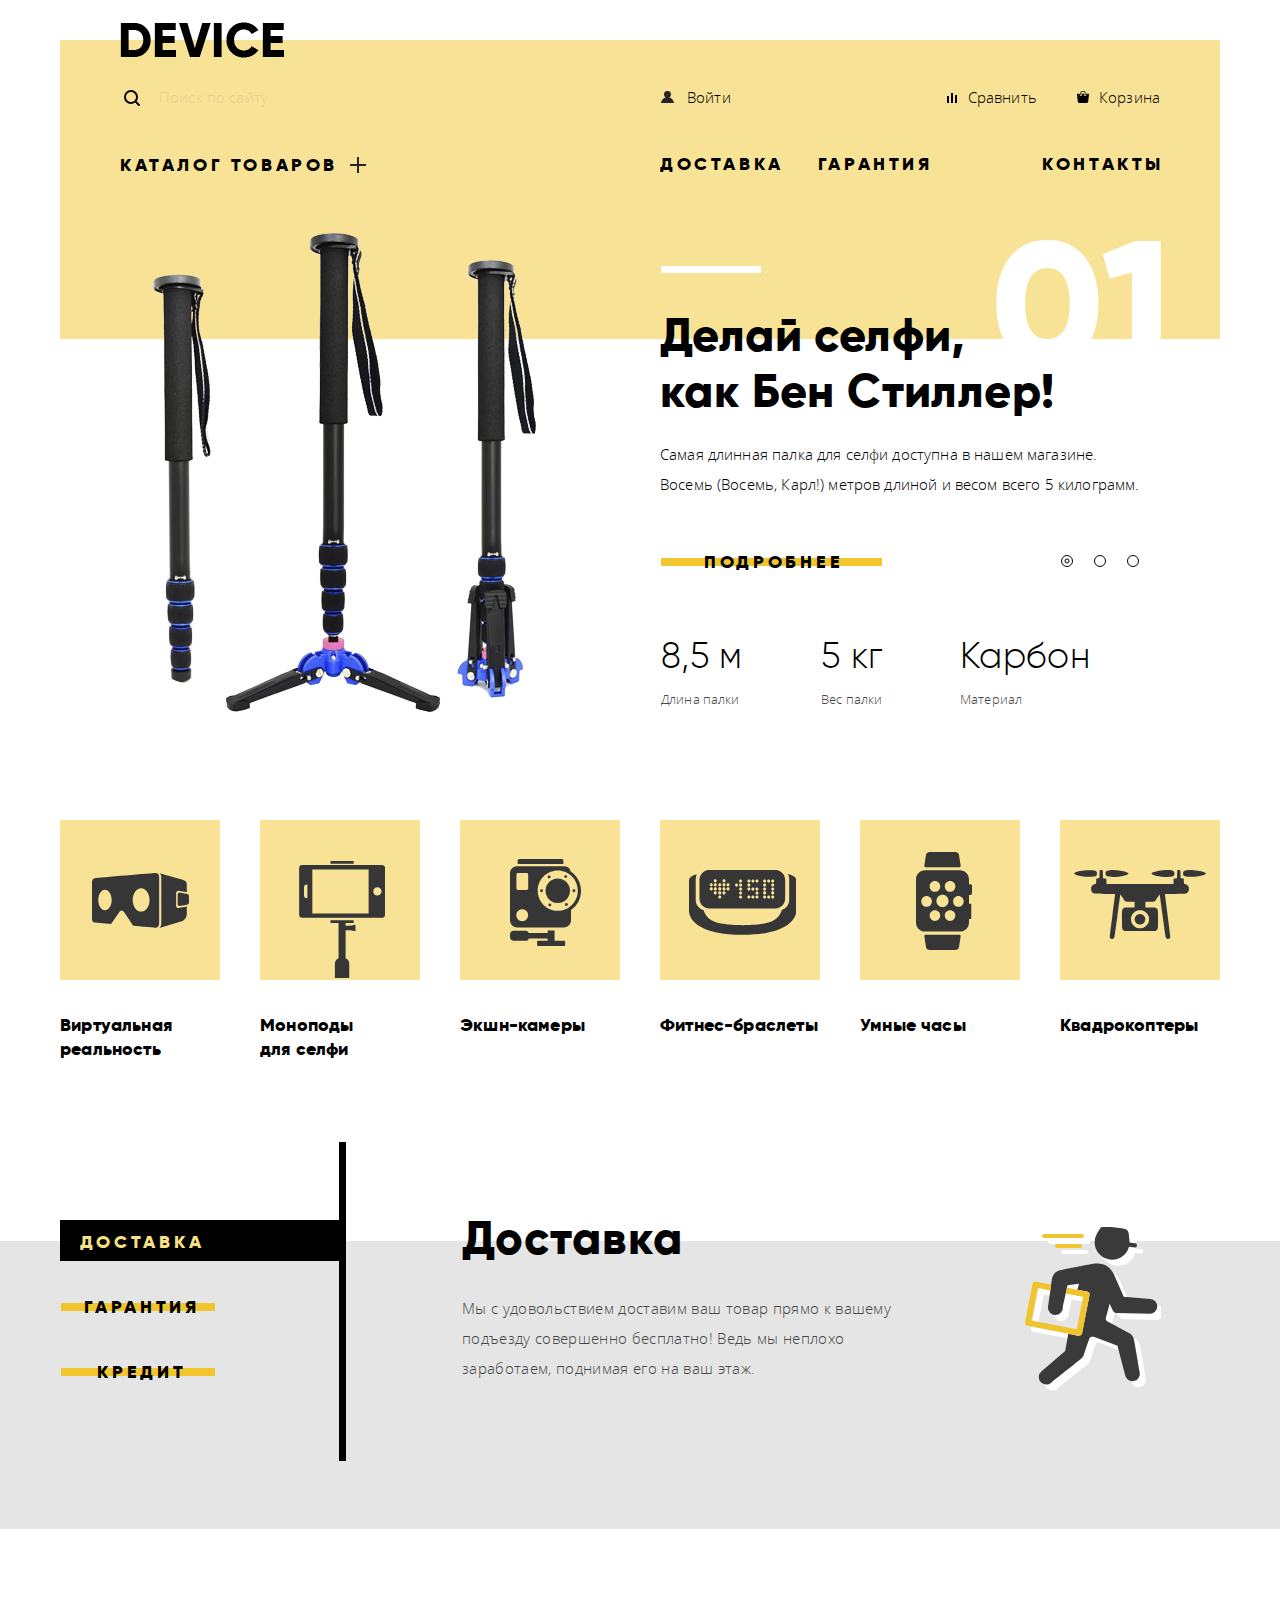
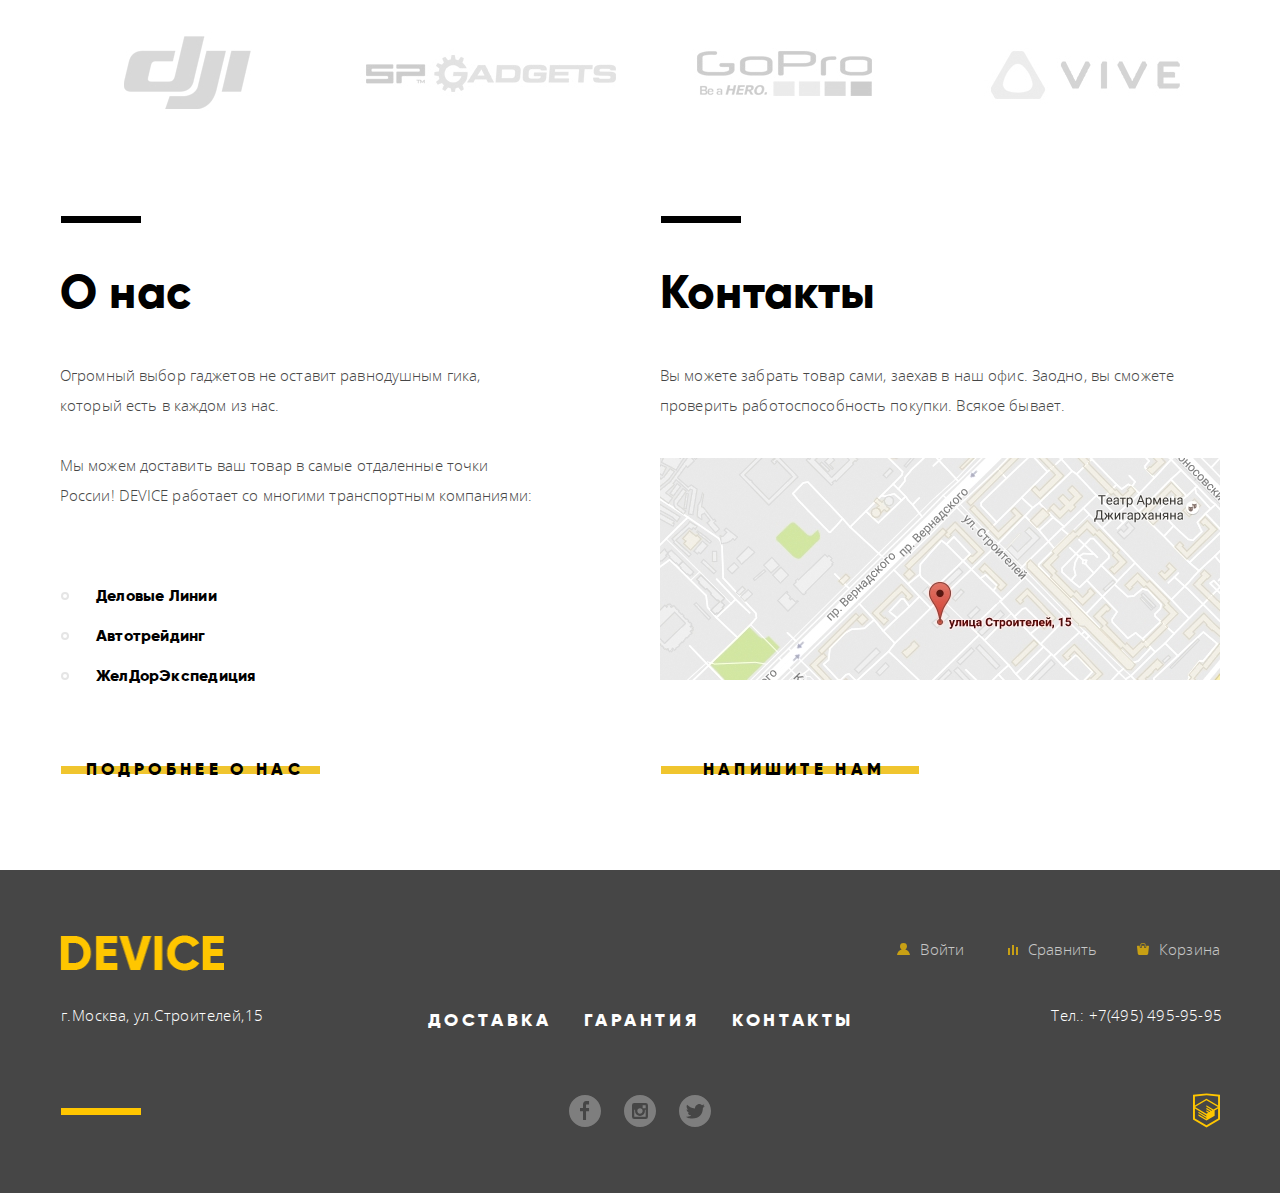
==== commit 4bac258d: "сделал исправления. Попытка №2" ====
--- a/index.html
+++ b/index.html
@@ -3,7 +3,6 @@
 <head>
 	<meta charset="utf-8">
 	<link rel="stylesheet" type="text/css" href="css/normalize.css">
-	<link rel="stylesheet" type="text/css" href="css/style.css">
 	<link rel="stylesheet" type="text/css" href="css/style.min.css">
 	<title>Device</title>
 </head>
@@ -11,14 +10,14 @@
 	<header class="main-header">
 		<div class="logo">
 				<img src="img/logo.png" width="164" height="36" alt="логотип">
-			</div>
+		</div>
 		<div class="wrapper-header">
 			<h1 class="visually-hidden">Device</h1>
 			<div class="user-menu">	
 				<form class="user-menu-search" action="https://echo.htmlacademy.ru" method="post">
 					<img class="img-search" src="img/search.svg" width="16" height="16" alt="Поиск">
 					<input class="search-site" type="search" name="search-site" placeholder="Поиск по сайту">
-					<button class="search-btn button " type="submit">Найти</button>
+					<button class="search-btn button" type="submit">Найти</button>
 				</form>
 				<a class="user-menu-item login-btn" href="#"><img src="img/user.svg" width="13" height="12" alt="Войти">Войти</a>
 				<a class="user-menu-item compare-btn" href="#"><img src="img/compare.svg" width="10" height="10" alt="Сравнить">Сравнить</a>
@@ -66,16 +65,14 @@
 	</header>
 	<main>
 		<div class="promo-slider-wrapper container">
-				<input class="control" type="radio" id="product-1" name="toggle" checked>
-				
-				<input class="control" type="radio" id="product-2" name="toggle">
-				
-				<input class="control" type="radio" id="product-3" name="toggle">
-				<div class="slider-controls">
-					<label class="control-label slider-controls-item--1" for="product-1" tabindex='0'></label>
-					<label class="control-label slider-controls-item--2" for="product-2" tabindex='0'></label>
-					<label class="control-label slider-controls-item--3" for="product-3" tabindex='0'></label>
-				</div>
+			<input class="control" type="radio" id="product-1" name="toggle" checked>
+			<input class="control" type="radio" id="product-2" name="toggle">
+			<input class="control" type="radio" id="product-3" name="toggle">
+			<div class="slider-controls">
+				<label class="control-label slider-controls-item--1" for="product-1" tabindex="0"></label>
+				<label class="control-label slider-controls-item--2" for="product-2" tabindex="0"></label>
+				<label class="control-label slider-controls-item--3" for="product-3" tabindex="0"></label>
+			</div>
 			<section class="promo-slides">
 				<div class="promo-slide">
 					<span class="number1">01</span>
@@ -100,7 +97,7 @@
 					</div>
 				</div>
 				<div class="promo-slide">
-					<span class="number1">02</span> <!-- временно скрыл -->
+					<span class="number1">02</span>
 					<img src="img/slider-2.png" width="345" height="485" alt="Фитнес-браслет">
 					<div class="wrapper-promo">
 						<p class="promo-lead">Худеем<br>правильно!</p>
@@ -118,8 +115,8 @@
 				</div>
 				<div class="promo-slide">
 					<span class="number1">03</span>
-					<div class="image-slide-wrap">  <!-- временно скрыл -->
-					<img src="img/slider-3.png" width="526" height="336" alt="Дрон с  лазерной пушкой, замаскированной под камеру">
+					<div class="image-slide-wrap">
+						<img src="img/slider-3.png" width="526" height="336" alt="Дрон с  лазерной пушкой, замаскированной под камеру">
 					</div> 
 					<div class="wrapper-promo">
 						<p class="promo-lead">Порхает как бабочка, жалит как пчела!</p>
@@ -129,12 +126,10 @@
 							<tr>
 								<td>800 м</td>
 								<td>50 м</td>
-								
 							</tr>
 							<tr>
 								<th>Дальность полета</th>
 								<th>Радиус поражения</th>
-								
 							</tr>
 						</table>
 					</div>
@@ -193,7 +188,7 @@
 						</a>
 					</li>
 				</ul>
-			</div>	
+			</div>
 		</section>
 		<section class="service">
 			<h2 class="visually-hidden">Сервис</h2>
@@ -245,22 +240,18 @@
 						<a class="partner-link" href="http//www.gopro.com">
 							<img class="hidden-color" src="img/logo-2.jpg" width="260" height="100" alt="gopro">
 							<img  src="img/logo-3-colorless.jpg" width="260" height="100" alt="gopro">
-							
 						</a>
 					</li>
 					<li class="partner">
 						<a class="partner-link" href="http//www.spgadjets.com">
 							<img class="hidden-color" src="img/logo-3.jpg" width="260" height="100" alt="spgadjets">
 							<img  src="img/logo-2-colorless.jpg" width="260" height="100" alt="spgadjets">
-							
-						</a>
-					</li>
-					
+						</a>
+					</li>
 					<li class="partner">
 						<a class="partner-link" href="http//www.vive.com">
 							<img class="hidden-color" src="img/logo-4.jpg" width="260" height="100" alt="vive">
 							<img  src="img/logo-4-colorless.jpg" width="260" height="100" alt="vive">
-							
 						</a>
 					</li>
 				</ul>
@@ -299,8 +290,8 @@
 						<a href="write-us.html" class="button btn write-btn"><span class="btn-decor">Напишите нам</span></a>
 					</div>
 				</section>
-		</div>
-	</div>
+			</div>
+		</div>
 	</main>
 	<footer class="wrapper-footer">
 		<div class="container">
@@ -367,20 +358,16 @@
 				</div>
 			</div>
 			<label for="mail-text">Текст письма:</label>
-			<textarea name="mail-text" id="mail-text" aria-label="Введите текст" placeholder="В свободной форме"></textarea>
+			<textarea class="mail-text-area" name="mail-text" id="mail-text" aria-label="Введите текст" placeholder="В свободной форме"></textarea>
 			<button class="btn" type="submit" aria-label="Отправить"><span class="btn-decor">Отправить</span></button>
 		</form>
 	</section>
-	
 	<section class="popup-map button-map">
-		
 		<h2 class="visually-hidden">Как до нас добраться</h2>
 		<button type="button" class="modal-close close-map" aria-label="Закрыть модальное окно"></button>
 		<iframe src="https://www.google.com/maps/embed?pb=!1m18!1m12!1m3!1d1982.4818219711892!2d29.68180816056584!3d60.2058579878411!2m3!1f0!2f0!3f0!3m2!1i1024!2i768!4f13.1!3m3!1m2!1s0x469654e1c2add12b%3A0x9aec714d5269991a!2z0YPQuy4g0KHRgtGA0L7QuNGC0LXQu9C10LksIDE1LCDQl9C10LvQtdC90L7Qs9C-0YDRgdC6LCDQodCw0L3QutGCLdCf0LXRgtC10YDQsdGD0YDQsywgMTk3NzIw!5e0!3m2!1sru!2sru!4v1536469953448" width="960" height="559" style="border:0" allowfullscreen></iframe>
 		<p><img src="img/map-big.jpg" width="957" height="561" alt="Адрес офиса:ул.Строителей дом 15"></p>
-		
 	</section>
-<script type="text/javascript" src="js/script.min.js"></script>
-<script type="text/javascript" src="js/script.js"></script>
+	<script type="text/javascript" src="js/script.min.js"></script>
 </body>
 </html>--- a/css/style.min.css
+++ b/css/style.min.css
@@ -1 +1 @@
-@font-face {font-family: 'gilroy';src: url("../fonts/gilroyextrabold.woff2"),url("../fonts/gilroyextrabold.woff");font-weight: 800;font-style: normal;}@font-face {font-family: 'gilroy';src: url("../fonts/gilroylight.woff2"),url("../fonts/gilroylight.woff");font-weight: 300;font-style: normal;}@font-face {font-family: 'Open Sans';src: url("../fonts/opensans.woff2"),url("../fonts/opensans.woff");font-weight: 400;font-style: normal;}@font-face {font-family: 'Open Sans';src: url("../fonts/opensanslight.woff2"),url("../fonts/opensanslight.woff");font-weight: 300;font-style: normal;}body {min-width: 1160px;margin: 0;padding: 0;font-size: 15px;line-height: 30px;font-weight: 300;color: #000000;}.visually-hidden {position: absolute;clip: rect(0 0 0 0);width: 1px;height: 1px;margin: -1px;}/* общие элементы */.nav-list,.subnav-list,.product-items-section,.service-list,.partners-list,.transport-brands,.footer-nav-list,.breadcrumbs,.filter-list,.subject-sort,.direction-sort,.catalog-list,.paginator-list {list-style: none;padding: 0;margin: 0;}/* кнопка с желтой полоской по центру */a.promo-link {display: inline-block;vertical-align:center;text-align: center;padding:0 44px;letter-spacing: 3.7px;margin-right:auto;}.btn::before {content: "";position: absolute;top: 8px;left: 1px;height: 8px;right: 5px;background-color: #f0c52e;}.btn:hover::before,.btn:focus::before {height: 40px;top: -9px;}.btn:active {color: rgba(0, 0, 0, 0.3);}.btn-decor {position: relative;z-index: 3;}.btn {text-transform: uppercase;position: relative;font-family: gilroy, Impact, Charcoal, sans-serif;font-weight: 800;padding: 0;margin: 0;text-decoration: none;font-size: 18px;line-height: 24px;color: #000000;letter-spacing: 2.15px;background-color: transparent;border: none;border-radius: 0;}/* начинаю разметку хедераааааа */.logo img:hover {opacity: 0.6;}.logo img:active {opacity: 0.3;}.logo {margin:0;padding: 0;}/*юзер меню*/.main-header {width: 1160px;margin: 0 auto;margin-top: 22px;}.container {width: 1160px;margin: 0 auto;}.wrapper-header {background-color: #f8e296;display: -webkit-box;display: -ms-flexbox;display: flex;-ms-flex-wrap: wrap;flex-wrap: wrap;-webkit-box-orient: vertical;-webkit-box-direction: normal;-ms-flex-direction: column;flex-direction: column;padding-bottom: 60px;}.catalog .wrapper-header {padding-bottom: 45px;margin-bottom: 39px;}.logo {margin-bottom: -18px;margin-left: 60px;line-height: 0;}.user-menu {display: -webkit-box;display: -ms-flexbox;display: flex;-webkit-box-pack: justify;-ms-flex-pack: justify;justify-content: space-between;-webkit-box-align: center;-ms-flex-align: center;align-items: center;-ms-flex-wrap: wrap;flex-wrap: wrap;position: relative;margin-left: 60px;padding-right: 60px;margin-top: 32px;margin-bottom: 28px;}.main-nav {padding-left: 60px;padding-right: 60px;}.user-menu-search {-webkit-box-flex: 0;-ms-flex: none;flex: none;width: 496px;margin-right: 58px;}.login-btn img {position: relative;top:0px;right: 13px;}.compare-btn img {position: relative;top:0px;right: 11px;}.basket-btn img {position: relative;top:0px;right: 10px;}.user-menu-search img {position: absolute;display: block;width: 16px;height: 16px;left: 4px;top: 18px;}.basket-btn {margin-left: 50px;}.user-menu-block {margin-right: auto;margin-left: 0;}.log-out-btn {margin-left: 17px;opacity: 0.3}.login-btn {margin-right: auto;margin-left: 0;}.nav-list {display: -webkit-box;display: -ms-flexbox;display: flex;}.nav-item-link:first-child {-webkit-box-flex: 0;-ms-flex: none;flex: none;width: 500px;margin-right: 40px;}.nav-item-link:last-child {margin-left: auto;margin-right: -4px;}.nav-item-link:nth-child(2),.nav-item-link:nth-child(3) {margin-right: 34px;}.nav-button img {position: relative;right: -12px;top: 2px;}.user-menu input[type="search"],.user-menu a,form .search-btn {position: relative;font-family: "Open Sans", Arial, Helvetica, sans-serif;font-weight: 300;border: none;background-color: transparent;text-decoration: none;font-size: 15px;line-height: 30px;color: #000000;letter-spacing: 0.15px;}.user-menu input[type="search"] {opacity: 0.3;padding-bottom: 0;border:none;border-bottom: 2px solid transparent;padding-right: 0;padding-left: 39px;width: 355px;}.user-menu input[type="search"]:hover {opacity: 0.6;}.user-menu input[type="search"]:focus {opacity: 1;border-bottom: 2px solid black;outline: 0;padding-bottom: 0px;}.user-menu-search:focus-within input {border-color: black}form .search-btn {border: 2px solid transparent;padding: 8px 20px;opacity: 0;}.user-menu input[type="search"]:focus + .search-btn {border: 2px solid black;opacity: 1;}.user-menu-item:hover,.user-menu-item:focus {opacity: 0.6;}.user-menu-item:active {opacity: 0.3;}.user-menu-search {display: -webkit-box;display: -ms-flexbox;display: flex;}form .search-btn:hover,form .search-btn:focus {color: rgba(255, 255, 255, 1);background-color: #000000;}form .search-btn:active {color: rgba(255, 255, 255, 0.3);background-color: #000000;opacity: 1;}form .search-btn:active + .search-site {border-bottom: 2px solid black;}/* блок сетки промо */.list {display: -webkit-box;display: -ms-flexbox;display: flex;-ms-flex-wrap: wrap;flex-wrap: wrap;margin: 0;padding: 0;list-style: none;}.list li {position: relative;margin: 10px;width: 100px;height: 50px;background-color: yellow;}.list li::before {position: absolute;top: 0;right: 0;content: counter(li);counter-increment: li;font-size: 30px;line-height: 40px;color: #000;}.promo-slider-wrapper {position: relative;background-image: -webkit-linear-gradient(#f8e296 99px, transparent 60px);background-image: -o-linear-gradient(#f8e296 99px, transparent 60px);background-image: linear-gradient(#f8e296 99px, transparent 60px);}.image-slide-wrap {max-width: 526px;}.promo-slide:nth-child(3) img {margin-top: 64px;margin-left: 18px;}.promo-slide:nth-child(3) .wrapper-promo {position: relative;margin-left: 14px;}.promo-slide {-webkit-box-sizing: border-box;box-sizing: border-box;width: 100%;height: 490px;display: none;padding-left: 60px;padding-right: 60px;position: relative;margin-bottom: 90px;}.controls {position: absolute;right: 23px;bottom: 148px;display: -webkit-box;display: -ms-flexbox;display: flex;-webkit-box-pack: center;-ms-flex-pack: center;justify-content: center;}.control {position: absolute;opacity: 0;}.slider-controls {position: absolute;right: -40px;bottom: 168px;z-index: 100;width: 160px;height: 18px;text-align: center;font-size: 0;right: 40px;}.control-label {position: relative;margin-left: -1px;display: inline-block;vertical-align: center;text-align: center;width: 18px;height: 18px;padding: 8px;border-radius: 50%;cursor: pointer;}.control-label:focus {outline: rgb(229, 151, 0) auto 5px;outline-offset: -2px;}.control-label::after {content: "";position: absolute;left: 50%;bottom: 50%;-webkit-transform: translate(-50%, 50%);-ms-transform: translate(-50%, 50%);transform: translate(-50%, 50%);z-index: 1;width: 10px;height: 10px;border:1px solid black;border-radius: 50%;}#product-1:checked ~ .promo-slides .promo-slide:nth-child(1) {display: -webkit-box;display: -ms-flexbox;display: flex;}#product-2:checked ~ .promo-slides .promo-slide:nth-child(2) {display: -webkit-box;display: -ms-flexbox;display: flex;}#product-3:checked ~ .promo-slides .promo-slide:nth-child(3) {display: -webkit-box;display: -ms-flexbox;display: flex;}#product-1:checked ~ .slider-controls .slider-controls-item--1::before,#product-2:checked ~ .slider-controls .slider-controls-item--2::before,#product-3:checked ~ .slider-controls .slider-controls-item--3::before {content: "";position: absolute;left: 50%;top: 50%;z-index: 2;width: 3px;height: 3px;-webkit-transform: translate(-50%, -50%);-ms-transform: translate(-50%, -50%);transform: translate(-50%, -50%);background-color: inherit;border: 1px solid black;border-radius: 50%;}.promo-slide img {position: relative;left: -46px;top: -11px;display: block;margin: 0 auto;}.wrapper-promo {width: 500px;display: -webkit-box;display: -ms-flexbox;display: flex;-webkit-box-orient: vertical;-webkit-box-direction: normal;-ms-flex-direction: column;flex-direction: column;-ms-flex-item-align: start;align-items: flex-start;}.promo-lead {margin-top: 67px;margin-bottom: 20px;}.promo-desc {margin-top: 0px;margin-bottom: 0;}.wrapper-promo .btn {margin-top: 51px;}.info-table {margin-top: 57px;}.subnav-list {position: relative;bottom: 34px;left: 59px;display: -webkit-box;display: -ms-flexbox;display: flex;-ms-flex-wrap: wrap;flex-wrap: wrap;-webkit-box-align: center;-ms-flex-align: center;align-items: center;width: 680px;margin-top: 19px;text-transform: none;margin-left: 2px;padding-bottom: 3px;}.subnav-list li {width: 220px;margin: 0;z-index: 5;}.subnav-list li:nth-child(2),.subnav-list li:nth-child(5) {-webkit-box-sizing: border-box;box-sizing: border-box;padding-left: 19px}.subnav-list li:nth-child(5) {width: 420px}.subnav-wrap {opacity: 0;position: absolute;width: 1160px;left: -60px;margin: 0 auto;background-color: #f7e296;padding-top: 32px;z-index: 4;}.subnav-wrap:focus-within {opacity: 1;}.nav-button:hover + .subnav-wrap,.nav-button:focus + .subnav-wrap {opacity: 1;}.nav-button {position: relative;display: block;}.nav-button::before {content: "";position: absolute;top: 100%;right: 0;left: 0;height: 25px;background-color: rgba(255, 255, 255, 0);z-index: 5;}.subnav-wrap:hover {opacity: 1;}/*главное меню */.number1 {font-family: gilroy, Impact, Charcoal, sans-serif;font-weight: 800;position: absolute;right: 47px;top: -25px;text-decoration: none;font-size: 179px;line-height: 179.2px;color: #ffffff;letter-spacing: 0.36px;}.number1::before {content: "";width: 100px;height: 7px;background-color: #ffffff;position: absolute;right: 412px;top: 51px;}.nav-item-link {position: relative;}.nav-item-link a {position: relative;font-family: gilroy, Impact, Charcoal, sans-serif;font-weight: 800;text-decoration: none;font-size: 18px;line-height: 24px;color: #000000;letter-spacing: 3.6px;margin-top: 3px;}.subnav-item a {font-family: "Open Sans", Arial, Helvetica, sans-serif;font-weight: 300;text-decoration: none;font-size: 15px;line-height: 36px;color: #000000;letter-spacing: 0.15px;}.nav-item-link a:hover,.nav-item-link a:focus {color: rgba(0, 0, 0, 0.6);}.nav-item-link a:active {color: rgba(0, 0, 0, 0.3);}.nav-list > li {text-transform: uppercase;}/*владения хедера на этом моменте заканчиваются*//*начинается мейн контйнер*//*промо-слайд*/.promo-lead {font-family: gilroy, Impact, Charcoal, sans-serif;font-weight: 800;font-size: 47px;line-height: 56px;color: #000000;letter-spacing: 0.4px;position: relative;}.promo-desc {font-family: "Open Sans", Arial, Helvetica, sans-serif;font-weight: 300;font-size: 15px;line-height: 30px;color: #000000;letter-spacing: 0.15px;}.wrapper-promo .info-table {border-spacing: 0px;}.info-table th {font-family: "Open Sans", Arial, Helvetica, sans-serif;font-weight: 300;font-size: 13px;line-height: 34px;color: #464646;letter-spacing: 0.13px;text-align: left;margin-top: 10px;}.info-table td {font-family: gilroy, Impact, Charcoal, sans-serif;font-weight: 300;font-size: 36px;line-height: 48px;color: #000000;letter-spacing: 0.36px;}.info-table th:nth-child(1),.info-table td:nth-child(1) {width:158px}.promo-slide:nth-child(3) th:nth-child(1),.promo-slide:nth-child(3) td:nth-child(1) {width: 156px;}.promo-slide:nth-child(3) tr {width: 303px;display: block;}.info-table th:nth-child(2),.info-table td:nth-child(2) {width:137px}/*секция продуктов*/.product-sections {margin-bottom: 152px;}.product-items-section {display: -webkit-box;display: -ms-flexbox;display: flex;-webkit-box-pack: justify;-ms-flex-pack: justify;justify-content: space-between;}.product-item {width: 160px;}.product-item a {font-family: gilroy, Impact, Charcoal, sans-serif;font-weight: 800;font-size: 18px;text-decoration: none;line-height: 24px;color: #000000;letter-spacing: 0.18px;}.product-icon-wrapper img {margin: auto;}.product-icon-wrapper {display: -webkit-box;display: -ms-flexbox;display: flex;width: 160px;height: 160px;background-color: rgba(240, 197, 46, 0.5);margin-bottom: 35px;}.product-item span {display: block;}.monopod img {margin-top: 40px;position: relative;right: -2px;bottom: -1px;}.product-item:nth-child(3) img {position: relative;left: 5px;top: 2px;}.product-item:nth-child(4) img {position: relative;left: 2px;top: 2px;}.product-item:nth-child(5) img {position: relative;left: 4px;top: 1px;}.product-item:nth-child(6) img {position: relative;top: 4px;}.product-item:hover .product-icon-wrapper,a:focus .product-icon-wrapper {background-color: rgba(240, 197, 46, 1);}.product-item:active img,.product-item:active span {opacity: 0.3;}/*сервис*//*интерактив сервиса*/.active {display: block;}.service-list button {cursor: pointer;}.service-list-btn:active span,.service-list-btn.active span {display: block;background-color: black;color: #f7e184;}.service-list-btn button {width: 160px;letter-spacing: 3.7px;margin-bottom: 32px;outline: none;}.service-list-btn span {display: block;width: 154px;padding-right: 125px;padding-left: 5px;padding-top: 10px;padding-bottom: 7px;}.service-list-btn .btn::before{top:18px;}.service-list-btn .btn:hover::before{top:0px;}.service-list-btn .btn:focus::before{height: 40px;top: 0px;}/* стоп интерактив*/.service-list {width: 170px;-webkit-box-flex:0;-ms-flex:none;flex:none;margin: 0;position: relative;margin-right: 232px}.service-list::after{content: "";width: 7px;height: 319px;position: absolute;right: -116px;top: -86px;background-color: #000000}.service {background-color: #e5e5e5;background-image: -webkit-linear-gradient(#ffffff 27px, transparent 27px);background-image: -o-linear-gradient(#ffffff 27px, transparent 27px);background-image: linear-gradient(#ffffff 27px, transparent 27px);margin-bottom: 95px}.wrapper-service {display: -webkit-box;display: -ms-flexbox;display: flex;padding-bottom: 106px;}.wrapper-service ul {text-align: center;margin-top: 14px;}.service-slide {width: 760px;}.text-wrap {margin-right: 130px;}.text-wrap p {width: 435px;}.text-wrap h3 {margin: 0;margin-bottom: 31px;}.service-slide {display: none;}.service-slide.active {display: -webkit-box;display: -ms-flexbox;display: flex;}.service-list-btn {width: 160px;margin-top: -8px;}.service-list-btn:last-child {margin-bottom: 0px;}.service-slide h3 {font-family: gilroy, Impact, Charcoal, sans-serif;font-weight: 800;font-size: 47px;line-height: 48px;color: #000000;letter-spacing: 1.1px;}.service-slide img {position: relative;top: 13px;right: 2px;line-height: 0;}.service-slide p {font-family: "Open Sans", Arial, Helvetica, sans-serif;font-weight: 300;font-size: 15px;line-height: 30px;color: #464646;letter-spacing: 0.33px;}/* партнеры */.partners-list {display: -webkit-box;display: -ms-flexbox;display: flex;-webkit-box-pack: justify;-ms-flex-pack: justify;justify-content: space-between;margin-bottom: 134px;}.hidden-color {opacity: 0;position: absolute;}.partner-link:hover .hidden-color,.partner-link:focus .hidden-color {opacity: 1;}/*о нас, контакты*/.about-us {margin-right: 46px;padding-right: 75px;}.about-us h3::before,.contacts h3::before {content: "";display: block;position: absolute;width: 80px;height: 7px;top: -52px;left: 1px;background-color: #000000;}.wrapper {display: -webkit-box;display: -ms-flexbox;display: flex;margin-bottom:88px;}.about-us h3,.contacts h3 {margin: 0;position: relative;font-family: gilroy, Impact, Charcoal, sans-serif;font-weight: 800;font-size: 47px;line-height: 48px;color: #000000;letter-spacing: 0.21px;margin-bottom: 44px;}.about-us p,.contacts p {margin: 0;font-family: "Open Sans", Arial, Helvetica, sans-serif;font-weight: 300;font-size: 15px;line-height: 30px;color: #464646;letter-spacing: 0.12px;margin-bottom: 30px;}.contacts p {margin-bottom: 38px;}.wrapper-about-us p:nth-child(3) {letter-spacing: 0.1px;margin-bottom: 66px;}.map {margin-bottom: 68px;}.transport-brands-slide a::before {content: "";position: absolute;left: -35px;top: 6px;width: 4px;height: 4px;border:2px solid #e5e5e5;border-radius: 50%;}.transport-brands-slide a {position: relative;font-family: gilroy, Impact, Charcoal, sans-serif;font-weight: 800;font-size: 16px;line-height: 40px;color: #000000;letter-spacing: 0.21px;text-decoration: none;}.transport-brands {margin-left: 36px;margin-bottom: 62px;}.wrapper-about-us a.btn {display: block;width: 257px;text-align: center;letter-spacing: 4.5px;line-height: 24px;font-size: 17px;padding-left: 5px;}.wrapper-contacts a.btn {display: block;width: 257px;text-align: center;letter-spacing: 4.3px;line-height: 24px;font-size: 17px;padding-left: 4px;}/*кончился мейн контейнер*//*футер*/.user-menu-footer {display: inline-block;vertical-align: center;margin: 0;margin-top: -18px;}.user-menu-footer a {margin:0;}.user-menu-footer .login-btn {margin:0;margin-right: 40px;}.user-menu-footer .compare-btn {margin:0;margin-right: 37px;}.user-menu-footer .basket-btn {margin:0;margin-right: -2px;}.user-menu-item svg {margin-right: 10px;}.user-menu-item svg:nth-child(1) {margin-right: 11px;}.wrapper-footer {background-color: #464646;padding-top: 65px;}.catalog .wrapper-footer {margin-top: 0}.footer-row {display: -webkit-box;display: -ms-flexbox;display: flex;-webkit-box-align: center;-ms-flex-align: center;align-items: center;-ms-flex-item-align: center;align-self: center;margin-top: 0px;}.footer-row:nth-child(2) {margin-top: 25px;}.footer-row:nth-child(3) {margin-top: 57px;padding-bottom: 55px;}.footer-row:nth-child(2) .phone-link {letter-spacing: 0.2px;margin-right: -2px;margin-top: -12px;}.footer-row:nth-child(2) p.address {margin: 0;margin-top: -12px;letter-spacing: 0.4px;padding-left: 1px;}.footer-nav-list {display: -webkit-box;display: -ms-flexbox;display: flex;}.decor {position: relative;}.decor::before {content: "";position: absolute;top: -8px;left: 1px;width: 80px;height: 7px;background-color: #ffc600;}.footer-social {display: inline-block;vertical-align: center;margin-right: -8px;}.footer-social a {opacity: 0.3;margin-left: 19px;text-decoration: none;}.footer-social a:hover,.footer-social a:focus {opacity: 0.6;}.footer-social a:active {opacity: 0.1;}.footer-nav-list li {margin-right: 33px;text-transform: uppercase;}.decor {margin-right: auto;}.htmlacademy {margin-left: auto;}.htmlacademy:hover,.htmlacademy a:focus {opacity: 0.6;}.htmlacademy:active {opacity: 0.3;}.footer-nav {margin: auto;}.logo-footer {margin-right: auto;}.user-menu-footer a {font-family: "Open Sans", Arial, Helvetica, sans-serif;font-weight: 300;font-size: 15px;line-height: 36px;text-decoration: none;letter-spacing: 0.15px;color: #ffffff;}.address {font-family: "Open Sans", Arial, Helvetica, sans-serif;font-weight: 300;font-size: 15px;line-height: 30px;color: #ffffff;}.footer-nav-list a {font-family: gilroy, Impact, Charcoal, sans-serif;font-weight: 800;font-size: 18px;line-height: 24px;color: #ffffff;letter-spacing: 3.6px;text-decoration: none;}.footer-nav-list a:hover,.footer-nav-list a:focus {opacity: 0.6}.footer-nav-list a:active {opacity: 0.3}.phone-link {font-family: "Open Sans", Arial, Helvetica, sans-serif;font-weight: 300;font-size: 15px;line-height: 30px;color: #ffffff;text-decoration: none;}/*кончился футер*//*модалки*/.popup-map iframe {width: 100%;position: relative;z-index: 2;border: none;}.popup-map p {position: absolute;top: 0;left: 0;z-index: 1;margin: 0;}@-webkit-keyframes bounce {0% {margin-top: -2000px}70% {margin-top: 30px}90% {margin-top: -10px}100% {margin-top: 0}}@keyframes bounce {0% {margin-top: -2000px}70% {margin-top: 30px}90% {margin-top: -10px}100% {margin-top: 0}}@-webkit-keyframes shake {0%,100% {-webkit-transform: translateX(0);transform: translateX(0);}10%,30%,50%,70%,90% {-webkit-transform: translateX(-10px);transform: translateX(-10px);}20%,40%,60%,80% {-webkit-transform: translateX(10px);transform: translateX(10px);}}@keyframes shake {0%,100% {margin-left: 0}10%,30%,50%,70%,90% {margin-left: 10px}20%,40%,60%,80% {margin-left: -10px}}.popup-map {width: 960px;height: 559px;display: none;position: fixed;left: 50%;top: 50%;-webkit-transform: translate(-50%,-50%);-ms-transform: translate(-50%,-50%);transform: translate(-50%,-50%);margin: 0 auto;z-index: 100;-webkit-box-shadow: 0px 10px 20px 0px rgba(4, 6, 6, 0.2);box-shadow: 0px 10px 20px 0px rgba(4, 6, 6, 0.2);padding: 0;margin: 0;line-height: 0;}.container-modal .btn {margin-top: 40px;margin-bottom: 88px;display: block;width: 202px;letter-spacing: 4px;cursor: pointer;}.btn-wrapper {display: -webkit-box;display: -ms-flexbox;display: flex;margin-right: 20px;padding-top: 20px;}.popup-write-us-button {margin-top: 30px;}.popup-write-us {display: none;position: fixed;left: 50%;top: 50%;-webkit-transform: translate(-50%,-50%);-ms-transform: translate(-50%,-50%);transform: translate(-50%,-50%);width: 960px;margin: 0 auto;-webkit-box-shadow: 0px 10px 20px 0px rgba(4, 6, 6, 0.2);box-shadow: 0px 10px 20px 0px rgba(4, 6, 6, 0.2);padding-top: 54px;z-index: 100;background-color: #ffffff;}.modal-show {display: block;-webkit-animation: bounce 0.6s;animation: bounce 0.6s;}.modal-error {-webkit-animation: shake 0.6s;animation: shake 0.6s;}.container-modal {margin-left: 100px;margin-right: 100px;padding-top: 40px;-webkit-box-sizing: border-box;box-sizing: border-box;}.label-wrap {display: -webkit-box;display: -ms-flexbox;display: flex;-webkit-box-pack: justify;-ms-flex-pack: justify;justify-content: space-between;}.label-wrap-inner {display: -webkit-box;display: -ms-flexbox;display: flex;-webkit-box-orient: vertical;-webkit-box-direction: normal;-ms-flex-direction: column;flex-direction: column;}.modal-form label {font-family: gilroy, Impact, Charcoal, sans-serif;font-weight: 800;font-size: 18px;line-height: 24px;color: #000000;display: block;margin-bottom: 5px;letter-spacing: 0.2px;}.modal-form input[type="text"],.modal-form input[type="email"],textarea {font-family: "Open Sans", Arial, Helvetica, sans-serif;font-weight: 300;font-size: 14px;line-height: 18px;color: #464646;-webkit-box-sizing: border-box;box-sizing: border-box;border: none;background-color: #f2f2f2;}.modal-form input[type="text"],.modal-form input[type="email"] {width: 360px;height: 50px;padding: 18px 20px;margin-bottom: 35px;}textarea {height: 156px;width: 100%;padding: 18px 20px;}.modal-form input:hover {background-color: #eaeaea;}.modal-form input:focus {background-color: #ffffff;outline: 3px solid #f0c52e;}.modal-form input:invalid {background-color: #f6dada;}::-webkit-input-placeholder {color: rgba(70, 70, 70, 0.4);}::-moz-placeholder {color: rgba(70, 70, 70, 0.4);} /* Firefox 19+ */:-moz-placeholder {color: rgba(70, 70, 70, 0.4);} /* Firefox 18- */:-ms-input-placeholder {color: rgba(70, 70, 70, 0.4);}.modal-close {position: absolute;right: 22px;top: 22px;width: 57px;height: 56px;background: url(../img/modal-close.svg) no-repeat;border: none;-webkit-box-shadow: none;box-shadow: none;z-index: 100;cursor: pointer;}.close-map {right: 20px}/*Стилизация каталога*//*каталог мейн контейнер*/.container-catalog {width: 1160px;margin: 0 auto;display: -webkit-box;display: -ms-flexbox;display: flex;}.catalog-row .container-catalog {display: -webkit-box;display: -ms-flexbox;display: flex;}.breadcrumbs {display: -webkit-box;display: -ms-flexbox;display: flex;}.breadcrumbs li {position: relative;margin-right: 40px;}.breadcrumbs li:not(:last-child):after {content: "";position: absolute;right: -20px;top: 8px;display: block;width: 4px;height: 7px;background: url("../img/nav-arrow.svg") no-repeat 100% 100%;}.breadcrumbs li:nth-child(2):after {right: -22px}.wrapper-title {margin: 0 auto;}.wrapper-title {margin-left: 60px;}.page-title {font-family: gilroy, Impact, Charcoal, sans-serif;font-weight: 800;font-size: 47px;line-height: 48px;color: #000000;letter-spacing: 0.7px;margin: 0;margin-bottom: 25px;}.breadcrumbs,.breadcrumbs a {font-family: "Open Sans", Arial, Helvetica, sans-serif;font-weight: 300;font-size: 14px;line-height: 24px;color: rgba(0, 0, 0, 0.3);text-decoration: none;margin-bottom: 45px;}.breadcrumbs a:hover,.breadcrumbs a:focus {color: rgba(0, 0, 0, 0.6)}.breadcrumbs a:active {color: rgba(0, 0, 0, 0.1)}/*фильтры*/.range-controls {position: relative;margin-bottom: 36px;}.range-controls .scale {height: 2px;background: #dbdbdb;}.range-controls .bar {width: 55%;height: 2px;background: #91c92f;}.range-toggle {position: absolute;top: -9px;width: 4px;height: 4px;background: #ababab;border: 8px solid #ffffff;border-radius: 50%;-webkit-box-shadow: 0 2px 1px 0 rgba(0, 1, 1, 0.2);box-shadow: 0 2px 1px 0 rgba(0, 1, 1, 0.2);cursor: pointer;}.range-toggle:hover,.range-toggle:focus {width: 5px;height: 5px;}.range-toggle-min {position:absolute;left: -1px;top: -10px;}.range-coast-min,.range-coast-max {display: block;width: 55px;position: absolute;left: -5px;font-family: gilroy, Impact, Charcoal, sans-serif;font-weight: 300;font-size: 13px;letter-spacing: 0.3px;line-height: 24px;color: #000000;opacity: 0.2;}.range-coast-min {left:-3px;top: 13px}.range-coast-max {left:-25px;top: 12px}.range-toggle-max {left: 55%;top: -10px;}.filter-item:nth-child(2) {margin-left: -4px;}.filter-item .filter-list {padding-left: 39px;margin-top: 17px;position: relative;}.filter-list label {position: relative;}.check-filter::before {content: "";display: block;position: absolute;width: 27px;height: 23px;background-image: url("../img/checkbox-off.svg");background-repeat:no-repeat;left: -40px;top:-3px;}.check-filter:hover::before,.check-filter:focus::before {opacity: 0.6}.check-filter:active::before {opacity: 1;background-image: url("../img/checkbox-on.svg");}.checkbox-filter:checked + .check-filter::before {background-image: url("../img/checkbox-on.svg");}.checkbox-filter:checked + .check-filter:hover::before {opacity: 0.6;}.checkbox-filter:checked + .check-filter:active::before {opacity: 1;background-image: url("../img/checkbox-off.svg");}.radio-filter::before {content: "";display: block;position: absolute;width: 27px;height: 25px;background-image: url("../img/radio-off.svg");background-repeat:no-repeat;left: -40px;top:-3px;}.radio-filter:hover::before,.radio-filter:focus::before {opacity: 0.6;}.radio-filter:active::before {opacity: 1;background-image: url("../img/radio-on.svg");}.radio-input:checked + .radio-filter::before {background-image: url("../img/radio-on.svg");}.radio-input:checked + .radio-filter:hover::before {opacity: 0.6}.radio-input:checked + .radio-filter:active::before {opacity: 1;background-image: url("../img/radio-off.svg");}.filter-form .btn {display: inline;width: 100%;letter-spacing: 3.5px;margin-top: 9px;cursor: pointer;}.subject-sort {display: -webkit-box;display: -ms-flexbox;display: flex;-webkit-box-align: center;-ms-flex-align: center;align-items: center;margin-left: 50px;}.subject-sort li {margin-right: 29px;}.direction-sort {display: -webkit-box;display: -ms-flexbox;display: flex;-ms-flex-item-align: center;align-self: center;margin-left: auto;}.direction-sort li {margin-left: 17px;}.aside-col {box-sizing: border-box;-webkit-box-flex: 0;-ms-flex: none;flex: none;width: 330px;padding-left: 60px;padding-top: 8px;padding-bottom: 6px;background-color: #dcdcdc;}.container-catalog .wrapper-sorts {background-color: #ebebeb;}.catalog-row .aside-col {background-color: #ebebeb;}.sorting-row {background-image: -webkit-gradient(linear, left top, right top, from(#dcdcdc), color-stop(50%, #dcdcdc), color-stop(50%, #ebebeb), to(#ebebeb));background-image: -webkit-linear-gradient(left, #dcdcdc 0%, #dcdcdc 50%, #ebebeb 50%, #ebebeb 100%);background-image: -o-linear-gradient(left, #dcdcdc 0%, #dcdcdc 50%, #ebebeb 50%, #ebebeb 100%);background-image: linear-gradient(to right, #dcdcdc 0%, #dcdcdc 50%, #ebebeb 50%, #ebebeb 100%);}.catalog-row {background-image: -webkit-gradient(linear, left top, right top, from(#ebebeb), color-stop(50%, #ebebeb), color-stop(50%, transparent), to(transparent));background-image: -webkit-linear-gradient(left, #ebebeb 0%, #ebebeb 50%, transparent 50%, transparent 100%);background-image: -o-linear-gradient(left, #ebebeb 0%, #ebebeb 50%, transparent 50%, transparent 100%);background-image: linear-gradient(to right, #ebebeb 0%, #ebebeb 50%, transparent 50%, transparent 100%);}.main-col{box-sizing: border-box;-webkit-box-flex: 0;-ms-flex: none;flex: none;width: 830px;padding-left: 72px;background-color: #ffffff;padding-bottom: 77px;}.catalog-list {display: -webkit-box;display: -ms-flexbox;display: flex;width: 760px;-ms-flex-wrap: wrap;flex-wrap: wrap;margin-top: 68px;}.catalog-item-inner {display: -webkit-box;display: -ms-flexbox;display: flex;-webkit-box-pack: justify;-ms-flex-pack: justify;justify-content: space-between;margin-top: 33px;}.catalog-item-inner h3,.catalog-item-inner span {margin: 0;padding: 0;line-height: 0;}.catalog-item-inner span {letter-spacing: 0.5px;}.catalog-item .actions {position: absolute;top: 0;left: 0;background-color:rgba(255,255,255,0.7);z-index:10;width: 360px;text-align: center;height: 380px;padding-right: 0;display: -webkit-box;display: -ms-flexbox;display: flex;-webkit-box-orient: vertical;-webkit-box-direction: normal;-ms-flex-direction: column;flex-direction: column;display: none;}.actions a:nth-child(1) {letter-spacing: 3.4px;}.actions a:nth-child(2) {letter-spacing: 0.2px;margin-top: 13px;opacity: 0.5;}.actions a:hover:nth-child(2) {opacity: 1;}.actions a:active:nth-child(2) {opacity: 0.2;}.actions .catalog-item-order {width: 200px;}.actions .catalog-item-order {margin: 0 auto;margin-top: 50%;}.catalog-item:hover .actions {display: -webkit-box;display: -ms-flexbox;display: flex;}.catalog-list li:nth-child(even) {margin-right: 0;}.catalog-container {display: -webkit-box;display: -ms-flexbox;display: flex;margin-left: 60px;}.wrapper-sorts {display: -webkit-box;display: -ms-flexbox;display: flex;width: 70%;padding-left: 72px;}.filter-item {border: none;margin: 0;padding: 0;margin-bottom: 31px;}.filter-item:first-child {;margin-top: 61px;margin-bottom: 34px}.aside-col form {width: 201px;}.subject-sort-item a {opacity: 0.3;}.subject-sort-item:hover a,.subject-sort-item:focus a {opacity: 0.6;}.subject-sort-item:active a {opacity: 1;}.filter-block {font-family: gilroy, Impact, Charcoal, sans-serif;font-weight: 800;font-size: 16px;line-height: 24px;color: #000000;letter-spacing: 3.6px;text-transform: uppercase;padding-left: 2px;margin: 0;padding-top: 23px;}.aside-col .filter-block {padding: 0;margin: 0;padding-top: 16px;padding-left: 2px;padding-bottom: 17px;}.filter-item legend {display: block;width: 100%;font-family: gilroy, Impact, Charcoal, sans-serif;font-weight: 800;font-size: 18px;line-height: 24px;color: #000000;letter-spacing: 0.18px;border-top: 2px solid #000000;padding-top: 11px;}.filter-option label {font-family: "Open Sans", Arial, Helvetica, sans-serif;font-weight: 300;font-size: 14px;line-height: 40px;color: #000000;letter-spacing: 0.14px;cursor: pointer;}.subject-sort-item a {font-family: "Open Sans", Arial, Helvetica, sans-serif;font-weight: 400;font-size: 14px;line-height: 18px;color: #000000;text-decoration: none;}.direction-sort-item a {opacity: 0.2;}.subject-sort-item .active,.direction-sort-item .active {opacity: 1;}.subject-sort-item:hover .active,.subject-sort-item:focus .active,.direction-sort-item:hover a,.direction-sort-item:focus a {opacity: 0.4;}.subject-sort-item:active .active,.direction-sort-item:active a {opacity: 1;}/*блок с карточками товаров включая пагинатор*/.catalog-item {width: 360px;position: relative;margin-right: 40px;margin-bottom: 45px;}.catalog-item a {width: 100%;display: block;}.catalog-item img {display: block;width: 100%;}.label-new {position: absolute;}.wrapper-paginator {margin-top: -11px;}.label-new {font-family: gilroy, Impact, Charcoal, sans-serif;font-weight: 800;font-size: 14px;line-height: 24px;opacity: 1;text-transform: uppercase;width: 55px;height: 55px;border-radius: 50%;text-transform: uppercase;background: #eeeeee;position: absolute;right: 29px;top: 32px;-webkit-box-shadow:0px 0px 0px 2px #bfbfbf;box-shadow:0px 0px 0px 2px #bfbfbf;}.label-new span {color: #bfbfbf;position: absolute;top: 50%;left: 50%;-webkit-transform: translate(-50%,-50%);-ms-transform: translate(-50%,-50%);transform: translate(-50%,-50%);}.catalog-item-inner a {display: -webkit-box;display: -ms-flexbox;display: flex;-ms-flex-wrap: wrap;flex-wrap: wrap;max-width: 250px;font-family: gilroy, Impact, Charcoal, sans-serif;font-weight: 800;font-size: 18px;line-height: 24px;color: #000000;text-decoration: none;letter-spacing: 0.23px;max-width: 230px;}.catalog-item:nth-child(3) h3 {max-width: 260px;white-space: nowrap;}.catalog-item:nth-child(1) h3 {width: 100%;white-space: nowrap;}.catalog-item-inner span {font-family: "Open Sans", Arial, Helvetica, sans-serif;font-weight: 300;font-size: 16px;line-height: 24px;color: #464646;white-space: nowrap;}/* стиль для карточки при наведении */.catalog-item-compare {font-family: "Open Sans", Arial, Helvetica, sans-serif;font-weight: 300;font-size: 13px;line-height: 36px;color: #464646;letter-spacing: 0.13px;text-decoration: none;}/*пагинатор*/.paginator-box {display: -webkit-box;display: -ms-flexbox;display: flex;max-width: 760px;-webkit-box-pack: justify;-ms-flex-pack: justify;justify-content: space-between;background-color: #ebebeb;-webkit-box-align: center;-ms-flex-align: center;align-items: center;-webkit-box-sizing: border-box;box-sizing: border-box;max-height: 70px;}.paginator-list {display: -webkit-box;display: -ms-flexbox;display: flex;-webkit-box-pack: justify;-ms-flex-pack: justify;justify-content: space-between;}.paginator-item {padding-right: 31px;}.button-forward {position: relative;}.button-forward a {display: block;font-family: gilroy, Impact, Charcoal, sans-serif;font-weight: 800;font-size: 16px;line-height: 24px;color: #000000;letter-spacing: 3.5px;text-decoration: none;text-transform: uppercase;text-align: center;padding: 23px 30px 21px 30px;}.button-forward a:hover,.button-forward a:focus {background-color: #d8d8d8;}.button-forward a:active {background-color: #d8d8d8;color: rgba(0, 0, 0, 0.3);}.button-back a {display: block;font-family: gilroy, Impact, Charcoal, sans-serif;font-weight: 800;font-size: 16px;line-height: 24px;color: #000000;margin-right: -4px;letter-spacing: 3.5px;text-decoration: none;text-transform: uppercase;text-align: center;padding: 23px 30px 21px 30px;}.button-back a:hover,.button-back a:focus {background-color: #d8d8d8;}.button-back a:active {background-color: #d8d8d8;color: rgba(0, 0, 0, 0.3);}.paginator-list {margin-left: 37px;}.paginator-list,.paginator-list a {font-family: gilroy, Impact, Charcoal, sans-serif;font-weight: 800;font-size: 16px;line-height: 24px;color: rgba(0, 0, 0, 0.3);letter-spacing: 0.91px;text-decoration: none;}.paginator-item a:hover,.paginator-item a:focus {font-family: gilroy, Impact, Charcoal, sans-serif;font-weight: 800;font-size: 16px;line-height: 24px;color: rgba(0, 0, 0, 0.6);letter-spacing: 0.91px;text-decoration: none;}.paginator-item a:active {font-family: gilroy, Impact, Charcoal, sans-serif;font-weight: 800;font-size: 16px;line-height: 24px;color: rgba(0, 0, 0, 1);letter-spacing: 0.91px;text-decoration: none;}.pagination-item-current {color: rgba(0, 0, 0, 1);}/* футер */.catalog-footer .basket-btn {margin-left: 36px;}.catalog-footer .log-name {margin-right: 15px;}.catalog-footer-nav li {margin-right: 35px;}.catalog-footer .logo-footer {margin-right: auto;}.catalog-footer .log-out-btn {margin:0;margin-right: 41px;opacity: 0.3}.catalog-compare-btn {margin-right: 15px;}.catalog-footer-social {margin-left: 37px;}.catalog-footer-social a {margin: 0;opacity: 0.3;}.catalog-footer-social img {margin-right: 18px;}.catalog-footer-social a:nth-child(2),.catalog-footer-social a:nth-child(1) {margin: 0;}.user-menu-footer a {opacity: 0.7;}.user-menu-footer a:hover,.user-menu-footer a:focus {opacity: 1;}.user-menu-footer a:active {opacity: 0.3;}+@font-face {font-family: "gilroy";src: url("../fonts/gilroyextrabold.woff2"),url("../fonts/gilroyextrabold.woff");font-weight: 800;font-style: normal;}@font-face {font-family: "gilroy";src: url("../fonts/gilroylight.woff2"),url("../fonts/gilroylight.woff");font-weight: 300;font-style: normal;}@font-face {font-family: "Open Sans";src: url("../fonts/opensans.woff2"),url("../fonts/opensans.woff");font-weight: 400;font-style: normal;}@font-face {font-family: "Open Sans";src: url("../fonts/opensanslight.woff2"),url("../fonts/opensanslight.woff");font-weight: 300;font-style: normal;}body {min-width: 1160px;margin: 0;padding: 0;font-size: 15px;line-height: 30px;font-weight: 300;color: #000000;}.visually-hidden {position: absolute;clip: rect(0 0 0 0);width: 1px;height: 1px;margin: -1px;}/* общие элементы */.nav-list,.subnav-list,.product-items-section,.service-list,.partners-list,.transport-brands,.footer-nav-list,.breadcrumbs,.filter-list,.subject-sort,.direction-sort,.catalog-list,.paginator-list {list-style: none;padding: 0;margin: 0;}/* кнопка с желтой полоской по центру */a.promo-link {display: inline-block;vertical-align: middle;text-align: center;padding:0 44px;letter-spacing: 3.7px;margin-right:auto;}.btn::before {content: "";position: absolute;top: 8px;left: 1px;height: 8px;right: 5px;background-color: #f0c52e;}.btn:hover::before,.btn:focus::before {height: 40px;top: -9px;}.btn:active {color: rgba(0, 0, 0, 0.3);}.btn-decor {position: relative;z-index: 3;}.btn {text-transform: uppercase;position: relative;font-family: gilroy, Arial, Helvetica, sans-serif;font-weight: 800;padding: 0;margin: 0;text-decoration: none;font-size: 18px;line-height: 24px;color: #000000;letter-spacing: 2.15px;background-color: transparent;border: none;border-radius: 0;}/* начинаю разметку хедераааааа */.logo img:hover {opacity: 0.6;}.logo img:active {opacity: 0.3;}.logo {margin:0;padding: 0;}/*юзер меню*/.main-header {width: 1160px;margin: 0 auto;margin-top: 22px;}.container {width: 1160px;margin: 0 auto;}.wrapper-header {background-color: #f8e296;display: -webkit-box;display: -ms-flexbox;display: flex;-ms-flex-wrap: wrap;flex-wrap: wrap;-webkit-box-orient: vertical;-webkit-box-direction: normal;-ms-flex-direction: column;flex-direction: column;padding-bottom: 60px;}.catalog .wrapper-header {padding-bottom: 45px;margin-bottom: 39px;}.logo {margin-bottom: -18px;margin-left: 60px;line-height: 0;}.user-menu {display: -webkit-box;display: -ms-flexbox;display: flex;-webkit-box-pack: justify;-ms-flex-pack: justify;justify-content: space-between;-webkit-box-align: center;-ms-flex-align: center;align-items: center;-ms-flex-wrap: wrap;flex-wrap: wrap;position: relative;margin-left: 60px;padding-right: 60px;margin-top: 32px;margin-bottom: 28px;}.main-nav {padding-left: 60px;padding-right: 60px;}.user-menu-search {-webkit-box-flex: 0;-ms-flex: none;flex: none;width: 496px;margin-right: 58px;}.login-btn img {position: relative;top:0px;right: 13px;}.compare-btn img {position: relative;top:0px;right: 11px;}.basket-btn img {position: relative;top:0px;right: 10px;}.user-menu-search img {position: absolute;display: block;width: 16px;height: 16px;left: 4px;top: 18px;}.basket-btn {margin-left: 50px;}.user-menu-block {margin-right: auto;margin-left: 0;}.log-out-btn {margin-left: 17px;opacity: 0.3}.login-btn {margin-right: auto;margin-left: 0;}.nav-list {display: -webkit-box;display: -ms-flexbox;display: flex;}.nav-item-link:first-child {-webkit-box-flex: 0;-ms-flex: none;flex: none;width: 500px;margin-right: 40px;}.nav-item-link:last-child {margin-left: auto;margin-right: -4px;}.nav-item-link:nth-child(2),.nav-item-link:nth-child(3) {margin-right: 34px;}.nav-button img {position: relative;right: -12px;top: 2px;}.user-menu input[type="search"],.user-menu a,.search-btn {position: relative;font-family: "Open Sans", Arial, Helvetica, sans-serif;font-weight: 300;border: none;background-color: transparent;text-decoration: none;font-size: 15px;line-height: 30px;color: #000000;letter-spacing: 0.15px;}.user-menu input[type="search"] {opacity: 0.3;padding-bottom: 0;border:none;border-bottom: 2px solid transparent;padding-right: 0;padding-left: 39px;width: 355px;}.user-menu input[type="search"]:hover {opacity: 0.6;}.user-menu input[type="search"]:focus {opacity: 1;border-bottom: 2px solid black;outline: 0;padding-bottom: 0px;}.user-menu-search:focus-within input {border-color: black}.search-btn {border: 2px solid transparent;padding: 8px 20px;opacity: 0;}.user-menu input[type="search"]:focus + .search-btn {border: 2px solid black;opacity: 1;}.user-menu-item:hover,.user-menu-item:focus {opacity: 0.6;}.user-menu-item:active {opacity: 0.3;}.user-menu-search {display: -webkit-box;display: -ms-flexbox;display: flex;}.search-btn:hover,.search-btn:focus {color: rgba(255, 255, 255, 1);background-color: #000000;}.search-btn:active {color: rgba(255, 255, 255, 0.3);background-color: #000000;opacity: 1;}.search-btn:active + .search-site {border-bottom: 2px solid black;}/* блок сетки промо */.list {display: -webkit-box;display: -ms-flexbox;display: flex;-ms-flex-wrap: wrap;flex-wrap: wrap;margin: 0;padding: 0;list-style: none;}.list li {position: relative;margin: 10px;width: 100px;height: 50px;background-color: yellow;}.list li::before {position: absolute;top: 0;right: 0;content: counter(li);counter-increment: li;font-size: 30px;line-height: 40px;color: #000;}.promo-slider-wrapper {position: relative;background-image: -webkit-linear-gradient(#f8e296 99px, transparent 60px);background-image: -o-linear-gradient(#f8e296 99px, transparent 60px);background-image: linear-gradient(#f8e296 99px, transparent 60px);}.image-slide-wrap {max-width: 526px;}.promo-slide:nth-child(3) img {margin-top: 64px;margin-left: 18px;}.promo-slide:nth-child(3) .wrapper-promo {position: relative;margin-left: 14px;}.promo-slide {-webkit-box-sizing: border-box;box-sizing: border-box;width: 100%;height: 490px;display: none;padding-left: 60px;padding-right: 60px;position: relative;margin-bottom: 90px;}.controls {position: absolute;right: 23px;bottom: 148px;display: -webkit-box;display: -ms-flexbox;display: flex;-webkit-box-pack: center;-ms-flex-pack: center;justify-content: center;}.control {position: absolute;opacity: 0;}.slider-controls {position: absolute;right: -40px;bottom: 168px;z-index: 100;width: 160px;height: 18px;text-align: center;font-size: 0;right: 40px;}.control-label {position: relative;margin-left: -1px;display: inline-block;vertical-align: middle;text-align: center;width: 18px;height: 18px;padding: 8px;border-radius: 50%;cursor: pointer;}.control-label:focus {outline: rgb(229, 151, 0) auto 5px;outline-offset: -2px;}.control-label::after {content: "";position: absolute;left: 50%;bottom: 50%;-webkit-transform: translate(-50%, 50%);-ms-transform: translate(-50%, 50%);transform: translate(-50%, 50%);z-index: 1;width: 10px;height: 10px;border:1px solid black;border-radius: 50%;}#product-1:checked ~ .promo-slides .promo-slide:nth-child(1) {display: -webkit-box;display: -ms-flexbox;display: flex;}.slider-controls-item--2:focus + .promo-slides .promo-slide:nth-child(2),#product-2:checked ~ .promo-slides .promo-slide:nth-child(2) {display: -webkit-box;display: -ms-flexbox;display: flex;}#product-3:checked ~ .promo-slides .promo-slide:nth-child(3) {display: -webkit-box;display: -ms-flexbox;display: flex;}#product-1:checked ~ .slider-controls .slider-controls-item--1::before,#product-2:checked ~ .slider-controls .slider-controls-item--2::before,#product-3:checked ~ .slider-controls .slider-controls-item--3::before {content: "";position: absolute;left: 50%;top: 50%;z-index: 2;width: 3px;height: 3px;-webkit-transform: translate(-50%, -50%);-ms-transform: translate(-50%, -50%);transform: translate(-50%, -50%);background-color: inherit;border: 1px solid black;border-radius: 50%;}.promo-slide img {position: relative;left: -46px;top: -11px;display: block;margin: 0 auto;}.wrapper-promo {width: 500px;display: -webkit-box;display: -ms-flexbox;display: flex;-webkit-box-orient: vertical;-webkit-box-direction: normal;-ms-flex-direction: column;flex-direction: column;-ms-flex-item-align: start;align-items: flex-start;}.promo-lead {margin-top: 67px;margin-bottom: 20px;}.promo-desc {margin-top: 0px;margin-bottom: 0;}.wrapper-promo .btn {margin-top: 51px;}.info-table {margin-top: 57px;}.subnav-list {position: relative;bottom: 34px;left: 59px;display: -webkit-box;display: -ms-flexbox;display: flex;-ms-flex-wrap: wrap;flex-wrap: wrap;-webkit-box-align: center;-ms-flex-align: center;align-items: center;width: 680px;margin-top: 19px;text-transform: none;margin-left: 2px;padding-bottom: 3px;}.subnav-list li {width: 220px;margin: 0;z-index: 5;}.subnav-list li:nth-child(2),.subnav-list li:nth-child(5) {-webkit-box-sizing: border-box;box-sizing: border-box;padding-left: 19px}.subnav-list li:nth-child(5) {width: 420px}.subnav-wrap {opacity: 0;position: absolute;width: 1160px;left: -60px;margin: 0 auto;background-color: #f7e296;padding-top: 32px;z-index: 4;}.subnav-wrap:focus-within {opacity: 1;}.nav-button:hover + .subnav-wrap,.nav-button:focus + .subnav-wrap {opacity: 1;}.nav-button {position: relative;display: block;}.nav-button::before {content: "";position: absolute;top: 100%;right: 0;left: 0;height: 25px;background-color: rgba(255, 255, 255, 0);z-index: 5;}.subnav-wrap:hover {opacity: 1;}/*главное меню */.number1 {font-family: gilroy, Arial, Helvetica, sans-serif;font-weight: 800;position: absolute;right: 47px;top: -25px;text-decoration: none;font-size: 179px;line-height: 179.2px;color: #ffffff;letter-spacing: 0.36px;}.number1::before {content: "";width: 100px;height: 7px;background-color: #ffffff;position: absolute;right: 412px;top: 51px;}.nav-item-link {position: relative;}.nav-item-link a {position: relative;font-family: gilroy, Arial, Helvetica, sans-serif;font-weight: 800;text-decoration: none;font-size: 18px;line-height: 24px;color: #000000;letter-spacing: 3.6px;margin-top: 3px;}.subnav-item a {font-family: "Open Sans", Arial, Helvetica, sans-serif;font-weight: 300;text-decoration: none;font-size: 15px;line-height: 36px;color: #000000;letter-spacing: 0.15px;}.nav-item-link a:hover,.nav-item-link a:focus {color: rgba(0, 0, 0, 0.6);}.nav-item-link a:active {color: rgba(0, 0, 0, 0.3);}.nav-list > li {text-transform: uppercase;}/*владения хедера на этом моменте заканчиваются*//*начинается мейн контйнер*//*промо-слайд*/.promo-lead {font-family: gilroy, Arial, Helvetica, sans-serif;font-weight: 800;font-size: 47px;line-height: 56px;color: #000000;letter-spacing: 0.4px;position: relative;}.promo-desc {font-family: "Open Sans", Arial, Helvetica, sans-serif;font-weight: 300;font-size: 15px;line-height: 30px;color: #000000;letter-spacing: 0.15px;}.wrapper-promo .info-table {border-spacing: 0px;}.info-table th {font-family: "Open Sans", Arial, Helvetica, sans-serif;font-weight: 300;font-size: 13px;line-height: 34px;color: #464646;letter-spacing: 0.13px;text-align: left;margin-top: 10px;}.info-table td {font-family: gilroy, Arial, Helvetica, sans-serif;font-weight: 300;font-size: 36px;line-height: 48px;color: #000000;letter-spacing: 0.36px;}.info-table th:nth-child(1),.info-table td:nth-child(1) {width:158px}.promo-slide:nth-child(3) th:nth-child(1),.promo-slide:nth-child(3) td:nth-child(1) {width: 156px;}.promo-slide:nth-child(3) tr {width: 303px;display: block;}.info-table th:nth-child(2),.info-table td:nth-child(2) {width:137px}/*секция продуктов*/.product-sections {margin-bottom: 153px;}.product-items-section {display: -webkit-box;display: -ms-flexbox;display: flex;justify-content: flex-start;flex-wrap: wrap;-webkit-box-pack: justify;-ms-flex-pack: justify;}.product-item {width: 160px;margin-right: 40px}.product-item:nth-child(6n) {margin-right: 0}.product-item a {font-family: gilroy, Arial, Helvetica, sans-serif;font-weight: 800;font-size: 18px;text-decoration: none;line-height: 24px;color: #000000;letter-spacing: 0.18px;}.product-icon-wrapper img {margin: auto;}.product-icon-wrapper {display: -webkit-box;display: -ms-flexbox;display: flex;width: 160px;height: 160px;background-color: rgba(240, 197, 46, 0.5);margin-bottom: 33px;}.product-item span {display: block;}.monopod img {margin-top: 40px;position: relative;right: -2px;bottom: -1px;}.product-item:nth-child(3) img {position: relative;left: 5px;top: 2px;}.product-item:nth-child(4) img {position: relative;left: 2px;top: 2px;}.product-item:nth-child(5) img {position: relative;left: 4px;top: 1px;}.product-item:nth-child(6) img {position: relative;top: 4px;}.product-item:hover .product-icon-wrapper,a:focus .product-icon-wrapper {background-color: rgba(240, 197, 46, 1);}.product-item:active img,.product-item:active span {opacity: 0.3;}/*сервис*//*интерактив сервиса*/.active {display: block;}.service-list button {cursor: pointer;}.service-list-btn:active span,.service-list-btn.active span {display: block;background-color: black;color: #f7e184;}.service-list-btn button {width: 160px;letter-spacing: 3.7px;margin-bottom: 32px;outline: none;}.service-list-btn span {display: block;width: 154px;padding-right: 125px;padding-left: 5px;padding-top: 10px;padding-bottom: 7px;}.service-list-btn .btn::before{top:18px;}.service-list-btn .btn:hover::before{top:0px;}.service-list-btn .btn:focus::before{height: 40px;top: 0px;}/* стоп интерактив*/.service-list {width: 170px;-webkit-box-flex:0;-ms-flex:none;flex:none;margin: 0;position: relative;margin-right: 232px}.service-list::after{content: "";width: 7px;height: 319px;position: absolute;right: -116px;top: -86px;background-color: #000000}.service {background-color: #e5e5e5;background-image: -webkit-linear-gradient(#ffffff 27px, transparent 27px);background-image: -o-linear-gradient(#ffffff 27px, transparent 27px);background-image: linear-gradient(#ffffff 27px, transparent 27px);margin-bottom: 95px}.wrapper-service {display: -webkit-box;display: -ms-flexbox;display: flex;padding-bottom: 106px;}.wrapper-service ul {text-align: center;margin-top: 14px;}.service-slide {width: 760px;}.text-wrap {margin-right: 130px;}.text-wrap p {width: 435px;}.text-wrap h3 {margin: 0;margin-bottom: 31px;}.service-slide {display: none;}.service-slide.active {display: -webkit-box;display: -ms-flexbox;display: flex;}.service-list-btn {width: 160px;margin-top: -8px;}.service-list-btn:last-child {margin-bottom: 0px;}.service-slide h3 {font-family: gilroy, Arial, Helvetica, sans-serif;font-weight: 800;font-size: 47px;line-height: 48px;color: #000000;letter-spacing: 1.1px;}.service-slide img {position: relative;top: 13px;right: 2px;line-height: 0;}.service-slide p {font-family: "Open Sans", Arial, Helvetica, sans-serif;font-weight: 300;font-size: 15px;line-height: 30px;color: #464646;letter-spacing: 0.33px;}/* партнеры */.partners-list {display: -webkit-box;display: -ms-flexbox;display: flex;-webkit-box-pack: justify;-ms-flex-pack: justify;justify-content: space-between;margin-bottom: 134px;}.hidden-color {opacity: 0;position: absolute;}.partner-link:hover .hidden-color,.partner-link:focus .hidden-color {opacity: 1;}/*о нас, контакты*/.about-us {margin-right: 46px;padding-right: 75px;}.contacts {max-width: 560px}.about-us h3::before,.contacts h3::before {content: "";display: block;position: absolute;width: 80px;height: 7px;top: -52px;left: 1px;background-color: #000000;}.wrapper {display: -webkit-box;display: -ms-flexbox;display: flex;margin-bottom:88px;}.about-us h3,.contacts h3 {margin: 0;position: relative;font-family: gilroy, Arial, Helvetica, sans-serif;font-weight: 800;font-size: 47px;line-height: 48px;color: #000000;letter-spacing: 0.21px;margin-bottom: 44px;}.about-us p,.contacts p {margin: 0;font-family: "Open Sans", Arial, Helvetica, sans-serif;font-weight: 300;font-size: 15px;line-height: 30px;color: #464646;letter-spacing: 0.12px;margin-bottom: 30px;}.contacts p {margin-bottom: 38px;}.wrapper-about-us p:nth-child(3) {letter-spacing: 0.1px;margin-bottom: 66px;}.map {margin-bottom: 68px;}.transport-brands-slide a::before {content: "";position: absolute;left: -35px;top: 6px;width: 4px;height: 4px;border:2px solid #e5e5e5;border-radius: 50%;}.transport-brands-slide a {position: relative;font-family: gilroy, Arial, Helvetica, sans-serif;font-weight: 800;font-size: 16px;line-height: 40px;color: #000000;letter-spacing: 0.21px;text-decoration: none;}.transport-brands {margin-left: 36px;margin-bottom: 62px;}.wrapper-about-us a.btn {display: block;width: 260px;text-align: center;letter-spacing: 4.35px;line-height: 24px;font-size: 17px;padding-left: 5px;}.wrapper-contacts a.btn {display: block;width: 260px;text-align: center;letter-spacing: 4.3px;line-height: 24px;font-size: 17px;padding-left: 4px;}/*кончился мейн контейнер*//*футер*/.user-menu-footer {display: inline-block;vertical-align: middle;margin: 0;margin-top: -18px;}.user-menu-footer a {margin:0;}.user-menu-footer .login-btn {margin:0;margin-right: 40px;}.user-menu-footer .compare-btn {margin:0;margin-right: 36px;}.user-menu-footer .basket-btn {margin:0;}.user-menu-item svg {margin-right: 10px;}.wrapper-footer {background-color: #464646;padding-top: 65px;}.catalog .wrapper-footer {margin-top: 0}.footer-row {display: -webkit-box;display: -ms-flexbox;display: flex;-webkit-box-align: center;-ms-flex-align: center;align-items: center;-ms-flex-item-align: center;align-self: center;margin-top: 0px;}.footer-row:nth-child(2) {margin-top: 25px;}.footer-row:nth-child(3) {margin-top: 57px;padding-bottom: 55px;}.footer-row:nth-child(2) .phone-link {letter-spacing: 0.2px;margin-right: -2px;margin-top: -12px;}.footer-row:nth-child(2) p.address {margin: 0;margin-top: -12px;letter-spacing: 0.4px;padding-left: 1px;}.footer-nav-list {display: -webkit-box;display: -ms-flexbox;display: flex;}.decor {position: relative;}.decor::before {content: "";position: absolute;top: -8px;left: 1px;width: 80px;height: 7px;background-color: #ffc600;}.footer-social {display: inline-block;vertical-align: middle;margin-right: -8px;}.footer-social a {opacity: 0.3;margin-left: 19px;text-decoration: none;}.footer-social a:hover,.footer-social a:focus {opacity: 0.6;}.footer-social a:active {opacity: 0.1;}.footer-nav-list li {margin-right: 33px;text-transform: uppercase;}.decor {margin-right: auto;}.htmlacademy {margin-left: auto;}.htmlacademy:hover,.htmlacademy a:focus {opacity: 0.6;}.htmlacademy:active {opacity: 0.3;}.footer-nav {margin: auto;}.logo-footer {margin-right: auto;}.user-menu-footer a {font-family: "Open Sans", Arial, Helvetica, sans-serif;font-weight: 300;font-size: 15px;line-height: 36px;text-decoration: none;letter-spacing: 0.15px;color: #ffffff;}.address {font-family: "Open Sans", Arial, Helvetica, sans-serif;font-weight: 300;font-size: 15px;line-height: 30px;color: #ffffff;}.footer-nav-list a {font-family: gilroy, Arial, Helvetica, sans-serif;font-weight: 800;font-size: 18px;line-height: 24px;color: #ffffff;letter-spacing: 3.6px;text-decoration: none;}.footer-nav-list a:hover,.footer-nav-list a:focus {opacity: 0.6}.footer-nav-list a:active {opacity: 0.3}.phone-link {font-family: "Open Sans", Arial, Helvetica, sans-serif;font-weight: 300;font-size: 15px;line-height: 30px;color: #ffffff;text-decoration: none;}/*кончился футер*//*модалки*/.popup-map iframe {width: 100%;position: relative;z-index: 2;border: none;}.popup-map p {position: absolute;top: 0;left: 0;z-index: 1;margin: 0;}@-webkit-keyframes bounce {0% {margin-top: -2000px}70% {margin-top: 30px}90% {margin-top: -10px}100% {margin-top: 0}}@keyframes bounce {0% {margin-top: -2000px}70% {margin-top: 30px}90% {margin-top: -10px}100% {margin-top: 0}}@-webkit-keyframes shake {0%,100% {-webkit-transform: translateX(0);transform: translateX(0);}10%,30%,50%,70%,90% {-webkit-transform: translateX(-10px);transform: translateX(-10px);}20%,40%,60%,80% {-webkit-transform: translateX(10px);transform: translateX(10px);}}@keyframes shake {0%,100% {margin-left: 0}10%,30%,50%,70%,90% {margin-left: 10px}20%,40%,60%,80% {margin-left: -10px}}.popup-map {width: 960px;height: 559px;display: none;position: fixed;left: 50%;top: 50%;-webkit-transform: translate(-50%,-50%);-ms-transform: translate(-50%,-50%);transform: translate(-50%,-50%);margin: 0 auto;z-index: 100;-webkit-box-shadow: 0px 10px 20px 0px rgba(4, 6, 6, 0.2);box-shadow: 0px 10px 20px 0px rgba(4, 6, 6, 0.2);padding: 0;margin: 0;line-height: 0;}.container-modal .btn {margin-top: 40px;margin-bottom: 88px;display: block;width: 202px;letter-spacing: 4px;cursor: pointer;}.btn-wrapper {display: -webkit-box;display: -ms-flexbox;display: flex;margin-right: 20px;padding-top: 20px;}.popup-write-us-button {margin-top: 30px;}.popup-write-us {display: none;position: fixed;left: 50%;top: 50%;-webkit-transform: translate(-50%,-50%);-ms-transform: translate(-50%,-50%);transform: translate(-50%,-50%);width: 960px;margin: 0 auto;-webkit-box-shadow: 0px 10px 20px 0px rgba(4, 6, 6, 0.2);box-shadow: 0px 10px 20px 0px rgba(4, 6, 6, 0.2);padding-top: 54px;z-index: 100;background-color: #ffffff;}.modal-show {display: block;-webkit-animation: bounce 0.6s;animation: bounce 0.6s;}.modal-error {-webkit-animation: shake 0.6s;animation: shake 0.6s;}.container-modal {margin-left: 100px;margin-right: 100px;padding-top: 40px;-webkit-box-sizing: border-box;box-sizing: border-box;}.label-wrap {display: -webkit-box;display: -ms-flexbox;display: flex;-webkit-box-pack: justify;-ms-flex-pack: justify;justify-content: space-between;}.label-wrap-inner {display: -webkit-box;display: -ms-flexbox;display: flex;-webkit-box-orient: vertical;-webkit-box-direction: normal;-ms-flex-direction: column;flex-direction: column;}.modal-form label {font-family: gilroy, Arial, Helvetica, sans-serif;font-weight: 800;font-size: 18px;line-height: 24px;color: #000000;display: block;margin-bottom: 5px;letter-spacing: 0.2px;}.modal-form input[type="text"],.modal-form input[type="email"],.mail-text-area {font-family: "Open Sans", Arial, Helvetica, sans-serif;font-weight: 300;font-size: 14px;line-height: 18px;color: #464646;-webkit-box-sizing: border-box;box-sizing: border-box;border: none;background-color: #f2f2f2;}.modal-form input[type="text"],.modal-form input[type="email"] {width: 360px;height: 50px;padding: 18px 20px;margin-bottom: 35px;}.mail-text-area {height: 156px;width: 100%;padding: 18px 20px;}.modal-form input:hover {background-color: #eaeaea;}.modal-form input:focus {background-color: #ffffff;outline: 3px solid #f0c52e;}.modal-form input:invalid {background-color: #f6dada;}::-webkit-input-placeholder {color: rgba(70, 70, 70, 0.4);}::-moz-placeholder {color: rgba(70, 70, 70, 0.4);} /* Firefox 19+ */:-moz-placeholder {color: rgba(70, 70, 70, 0.4);} /* Firefox 18- */:-ms-input-placeholder {color: rgba(70, 70, 70, 0.4);}.modal-close {position: absolute;right: 22px;top: 22px;width: 57px;height: 56px;background: url(../img/modal-close.svg) no-repeat;border: none;-webkit-box-shadow: none;box-shadow: none;z-index: 100;cursor: pointer;}.close-map {right: 20px}/*Стилизация каталога*//*каталог мейн контейнер*/.container-catalog {width: 1160px;margin: 0 auto;display: -webkit-box;display: -ms-flexbox;display: flex;}.catalog-row .container-catalog {display: -webkit-box;display: -ms-flexbox;display: flex;}.breadcrumbs {display: -webkit-box;display: -ms-flexbox;display: flex;}.breadcrumbs li {position: relative;margin-right: 40px;}.breadcrumbs li:not(:last-child):after {content: "";position: absolute;right: -20px;top: 8px;display: block;width: 4px;height: 7px;background: url("../img/nav-arrow.svg") no-repeat 100% 100%;}.breadcrumbs li:nth-child(2):after {right: -22px}.wrapper-title {margin: 0 auto;}.wrapper-title {margin-left: 60px;}.page-title {font-family: gilroy, Arial, Helvetica, sans-serif;font-weight: 800;font-size: 47px;line-height: 48px;color: #000000;letter-spacing: 0.7px;margin: 0;margin-bottom: 25px;}.breadcrumbs,.breadcrumbs a {font-family: "Open Sans", Arial, Helvetica, sans-serif;font-weight: 300;font-size: 14px;line-height: 24px;color: rgba(0, 0, 0, 0.3);text-decoration: none;margin-bottom: 45px;}.breadcrumbs a:hover,.breadcrumbs a:focus {color: rgba(0, 0, 0, 0.6)}.breadcrumbs a:active {color: rgba(0, 0, 0, 0.1)}/*фильтры*/.range-controls {position: relative;margin-bottom: 36px;}.range-controls .scale {height: 2px;background: #dbdbdb;}.range-controls .bar {width: 55%;height: 2px;background: #91c92f;}.range-toggle {position: absolute;top: -9px;width: 4px;height: 4px;background: #ababab;border: 8px solid #ffffff;border-radius: 50%;-webkit-box-shadow: 0 2px 1px 0 rgba(0, 1, 1, 0.2);box-shadow: 0 2px 1px 0 rgba(0, 1, 1, 0.2);cursor: pointer;}.range-toggle:hover,.range-toggle:focus {width: 5px;height: 5px;}.range-toggle-min {position:absolute;left: -1px;top: -10px;}.range-coast-min,.range-coast-max {display: block;width: 55px;position: absolute;left: -5px;font-family: gilroy, Arial, Helvetica, sans-serif;font-weight: 300;font-size: 13px;letter-spacing: 0.3px;line-height: 24px;color: #000000;opacity: 0.2;}.range-coast-min {left:-3px;top: 13px}.range-coast-max {left:-25px;top: 12px}.range-toggle-max {left: 55%;top: -10px;}.filter-item:nth-child(2) {margin-left: -4px;}.filter-item .filter-list {padding-left: 39px;margin-top: 17px;position: relative;}.filter-list label {position: relative;}.check-filter::before {content: "";display: block;position: absolute;width: 27px;height: 23px;background-image: url("../img/checkbox-off.svg");background-repeat:no-repeat;left: -40px;top:-3px;}.check-filter:hover::before,.check-filter:focus::before {opacity: 0.6}.check-filter:active::before {opacity: 1;background-image: url("../img/checkbox-on.svg");}.checkbox-filter:focus + .check-filter::before {outline: rgb(229, 151, 0) auto 5px;outline-offset: -2px;}.radio-input:focus + .radio-filter::before {outline: rgb(229, 151, 0) auto 5px;outline-offset: -2px;}.checkbox-filter:checked + .check-filter::before {background-image: url("../img/checkbox-on.svg");}.checkbox-filter:checked + .check-filter:hover::before {opacity: 0.6;}.checkbox-filter:checked + .check-filter:active::before {opacity: 1;background-image: url("../img/checkbox-off.svg");}.radio-filter::before {content: "";display: block;position: absolute;width: 27px;height: 25px;background-image: url("../img/radio-off.svg");background-repeat:no-repeat;left: -40px;top:-3px;}.radio-filter:hover::before,.radio-filter:focus::before {opacity: 0.6;}.radio-filter:active::before {opacity: 1;background-image: url("../img/radio-on.svg");}.radio-input:checked + .radio-filter::before {background-image: url("../img/radio-on.svg");}.radio-input:checked + .radio-filter:hover::before {opacity: 0.6}.radio-input:checked + .radio-filter:active::before {opacity: 1;background-image: url("../img/radio-off.svg");}.filter-form .btn {display: inline;width: 100%;letter-spacing: 3.5px;margin-top: 9px;cursor: pointer;}.subject-sort {display: -webkit-box;display: -ms-flexbox;display: flex;-webkit-box-align: center;-ms-flex-align: center;align-items: center;margin-left: 50px;}.subject-sort li {margin-right: 29px;}.direction-sort {display: -webkit-box;display: -ms-flexbox;display: flex;-ms-flex-item-align: center;align-self: center;margin-left: auto;}.direction-sort li {margin-left: 17px;}.aside-col {box-sizing: border-box;-webkit-box-flex: 0;-ms-flex: none;flex: none;width: 330px;padding-left: 60px;padding-top: 8px;padding-bottom: 6px;background-color: #dcdcdc;}.container-catalog .wrapper-sorts {background-color: #ebebeb;}.catalog-row .aside-col {background-color: #ebebeb;}.sorting-row {background-image: -webkit-gradient(linear, left top, right top, from(#dcdcdc), color-stop(50%, #dcdcdc), color-stop(50%, #ebebeb), to(#ebebeb));background-image: -webkit-linear-gradient(left, #dcdcdc 0%, #dcdcdc 50%, #ebebeb 50%, #ebebeb 100%);background-image: -o-linear-gradient(left, #dcdcdc 0%, #dcdcdc 50%, #ebebeb 50%, #ebebeb 100%);background-image: linear-gradient(to right, #dcdcdc 0%, #dcdcdc 50%, #ebebeb 50%, #ebebeb 100%);}.catalog-row {background-image: -webkit-gradient(linear, left top, right top, from(#ebebeb), color-stop(50%, #ebebeb), color-stop(50%, transparent), to(transparent));background-image: -webkit-linear-gradient(left, #ebebeb 0%, #ebebeb 50%, transparent 50%, transparent 100%);background-image: -o-linear-gradient(left, #ebebeb 0%, #ebebeb 50%, transparent 50%, transparent 100%);background-image: linear-gradient(to right, #ebebeb 0%, #ebebeb 50%, transparent 50%, transparent 100%);}.main-col{box-sizing: border-box;-webkit-box-flex: 0;-ms-flex: none;flex: none;width: 830px;padding-left: 72px;background-color: #ffffff;padding-bottom: 77px;}.catalog-list {display: -webkit-box;display: -ms-flexbox;display: flex;width: 760px;-ms-flex-wrap: wrap;flex-wrap: wrap;margin-top: 68px;}.catalog-item-inner {display: -webkit-box;display: -ms-flexbox;display: flex;-webkit-box-pack: justify;-ms-flex-pack: justify;justify-content: space-between;margin-top: 33px;}.catalog-item-inner h3,.catalog-item-inner span {margin: 0;padding: 0;line-height: 0;}.catalog-item-inner span {letter-spacing: 0.5px;}.catalog-item .actions {position: absolute;top: 0;left: 0;background-color:rgba(255,255,255,0.7);z-index:10;width: 360px;text-align: center;height: 380px;padding-right: 0;display: -webkit-box;display: -ms-flexbox;display: flex;-webkit-box-orient: vertical;-webkit-box-direction: normal;-ms-flex-direction: column;flex-direction: column;display: none;}.actions a:nth-child(2) {letter-spacing: 0.2px;margin-top: 13px;opacity: 0.5;}.actions a:hover:nth-child(2) {opacity: 1;}.actions a:active:nth-child(2) {opacity: 0.2;}.actions .catalog-item-order {width: 205px;margin: 0 auto;margin-top: 50%;letter-spacing: 3.4px;}.catalog-item:hover .actions {display: -webkit-box;display: -ms-flexbox;display: flex;}.catalog-list li:nth-child(even) {margin-right: 0;}.catalog-container {display: -webkit-box;display: -ms-flexbox;display: flex;margin-left: 60px;}.wrapper-sorts {display: -webkit-box;display: -ms-flexbox;display: flex;width: 70%;padding-left: 72px;}.filter-item {border: none;margin: 0;padding: 0;margin-bottom: 31px;}.filter-item:first-child {;margin-top: 59px;margin-bottom: 34px}.aside-col form {width: 201px;}.subject-sort-item a {opacity: 0.3;}.subject-sort-item:hover a,.subject-sort-item:focus a {opacity: 0.6;}.subject-sort-item:active a {opacity: 1;}.filter-block {font-family: gilroy, Arial, Helvetica, sans-serif;font-weight: 800;font-size: 16px;line-height: 24px;color: #000000;letter-spacing: 3.6px;text-transform: uppercase;padding-left: 2px;margin: 0;padding-top: 23px;}.aside-col .filter-block {padding: 0;margin: 0;padding-top: 16px;padding-left: 2px;padding-bottom: 17px;}.filter-item legend {display: block;width: 100%;font-family: gilroy, Arial, Helvetica, sans-serif;font-weight: 800;font-size: 18px;line-height: 24px;color: #000000;letter-spacing: 0.18px;border-top: 2px solid #000000;padding-top: 11px;}.filter-option label {font-family: "Open Sans", Arial, Helvetica, sans-serif;font-weight: 300;font-size: 14px;line-height: 40px;color: #000000;letter-spacing: 0.14px;cursor: pointer;}.subject-sort-item a {font-family: "Open Sans", Arial, Helvetica, sans-serif;font-weight: 400;font-size: 14px;line-height: 18px;color: #000000;text-decoration: none;}.direction-sort-item a {opacity: 0.2;}.subject-sort-item .active,.direction-sort-item .active {opacity: 1;}.subject-sort-item:hover .active,.subject-sort-item:focus .active,.direction-sort-item:hover a,.direction-sort-item:focus a {opacity: 0.4;}.subject-sort-item:active .active,.direction-sort-item:active a {opacity: 1;}/*блок с карточками товаров включая пагинатор*/.catalog-item {width: 360px;position: relative;margin-right: 40px;margin-bottom: 45px;}.catalog-item a {width: 100%;display: block;}.catalog-item img {display: block;width: 100%;}.label-new {position: absolute;}.wrapper-paginator {margin-top: -11px;}.label-new {font-family: gilroy, Arial, Helvetica, sans-serif;font-weight: 800;font-size: 14px;line-height: 24px;opacity: 1;text-transform: uppercase;width: 55px;height: 55px;border-radius: 50%;text-transform: uppercase;background: #eeeeee;position: absolute;right: 29px;top: 32px;-webkit-box-shadow:0px 0px 0px 2px #bfbfbf;box-shadow:0px 0px 0px 2px #bfbfbf;}.label-new span {color: #bfbfbf;position: absolute;top: 50%;left: 50%;-webkit-transform: translate(-50%,-50%);-ms-transform: translate(-50%,-50%);transform: translate(-50%,-50%);}.catalog-item-inner a {display: -webkit-box;display: -ms-flexbox;display: flex;-ms-flex-wrap: wrap;flex-wrap: wrap;max-width: 250px;font-family: gilroy, Arial, Helvetica, sans-serif;font-weight: 800;font-size: 18px;line-height: 24px;color: #000000;text-decoration: none;letter-spacing: 0.23px;max-width: 230px;}.catalog-item:nth-child(3) h3 {max-width: 260px;white-space: nowrap;}.catalog-item:nth-child(1) h3 {width: 100%;white-space: nowrap;}.catalog-item-inner span {font-family: gilroy, Arial, Helvetica, sans-serif;font-weight: 300;font-size: 16px;line-height: 24px;color: #464646;white-space: nowrap;}/* стиль для карточки при наведении */.catalog-item-compare {font-family: "Open Sans", Arial, Helvetica, sans-serif;font-weight: 300;font-size: 13px;line-height: 36px;color: #464646;letter-spacing: 0.13px;text-decoration: none;}/*пагинатор*/.paginator-box {display: -webkit-box;display: -ms-flexbox;display: flex;max-width: 760px;-webkit-box-pack: justify;-ms-flex-pack: justify;justify-content: space-between;background-color: #ebebeb;-webkit-box-align: center;-ms-flex-align: center;align-items: center;-webkit-box-sizing: border-box;box-sizing: border-box;max-height: 70px;}.paginator-list {display: -webkit-box;display: -ms-flexbox;display: flex;-webkit-box-pack: justify;-ms-flex-pack: justify;justify-content: space-between;}.paginator-item {padding-right: 31px;}.button-forward {position: relative;}.button-forward a {display: block;font-family: gilroy, Arial, Helvetica, sans-serif;font-weight: 800;font-size: 16px;line-height: 24px;color: #000000;letter-spacing: 3.5px;text-decoration: none;text-transform: uppercase;text-align: center;padding: 23px 30px 21px 30px;}.button-forward a:hover,.button-forward a:focus {background-color: #d8d8d8;}.button-forward a:active {background-color: #d8d8d8;color: rgba(0, 0, 0, 0.3);}.button-back a {display: block;font-family: gilroy, Arial, Helvetica, sans-serif;font-weight: 800;font-size: 16px;line-height: 24px;color: #000000;margin-right: -4px;letter-spacing: 3.5px;text-decoration: none;text-transform: uppercase;text-align: center;padding: 23px 30px 21px 30px;}.button-back a:hover,.button-back a:focus {background-color: #d8d8d8;}.button-back a:active {background-color: #d8d8d8;color: rgba(0, 0, 0, 0.3);}.paginator-list {margin-left: 37px;}.paginator-list,.paginator-list a {font-family: gilroy, Arial, Helvetica, sans-serif;font-weight: 800;font-size: 16px;line-height: 24px;color: rgba(0, 0, 0, 0.3);letter-spacing: 0.91px;text-decoration: none;}.paginator-item a:hover,.paginator-item a:focus {font-family: gilroy, Arial, Helvetica, sans-serif;font-weight: 800;font-size: 16px;line-height: 24px;color: rgba(0, 0, 0, 0.6);letter-spacing: 0.91px;text-decoration: none;}.paginator-item a:active {font-family: gilroy, Arial, Helvetica, sans-serif;font-weight: 800;font-size: 16px;line-height: 24px;color: rgba(0, 0, 0, 1);letter-spacing: 0.91px;text-decoration: none;}.pagination-item-current {color: rgba(0, 0, 0, 1);}/* футер */.catalog-footer .basket-btn {margin-left: 36px;}.catalog-footer .log-name {margin-right: 15px;}.catalog-footer-nav li {margin-right: 35px;}.catalog-footer .logo-footer {margin-right: auto;}.catalog-footer .log-out-btn {margin:0;margin-right: 41px;opacity: 0.3}.catalog-compare-btn {margin-right: 15px;}.catalog-footer-social {margin-left: 37px;}.catalog-footer-social a {margin: 0;opacity: 0.3;}.catalog-footer-social img {margin-right: 18px;}.catalog-footer-social a:nth-child(2),.catalog-footer-social a:nth-child(1) {margin: 0;}.user-menu-footer a {opacity: 0.7;}.user-menu-footer a:hover,.user-menu-footer a:focus {opacity: 1;}.user-menu-footer a:active {opacity: 0.3;}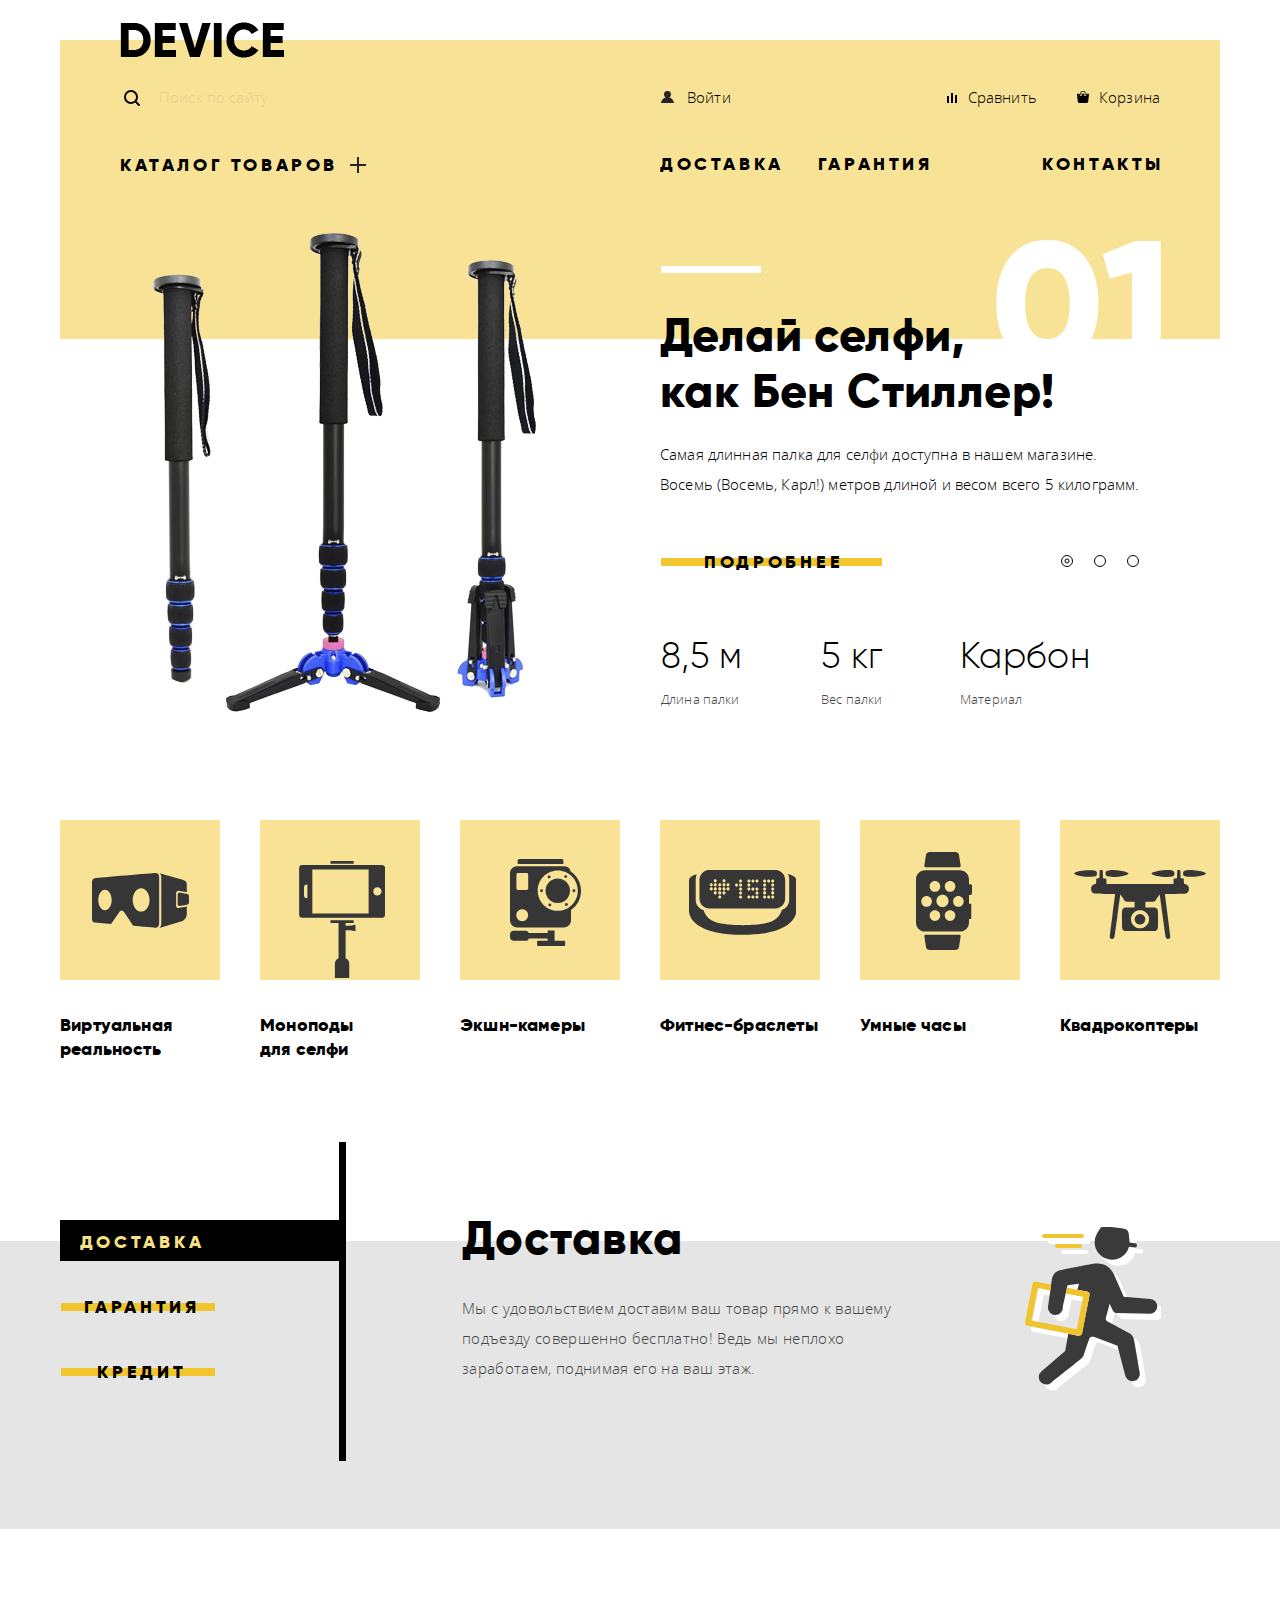
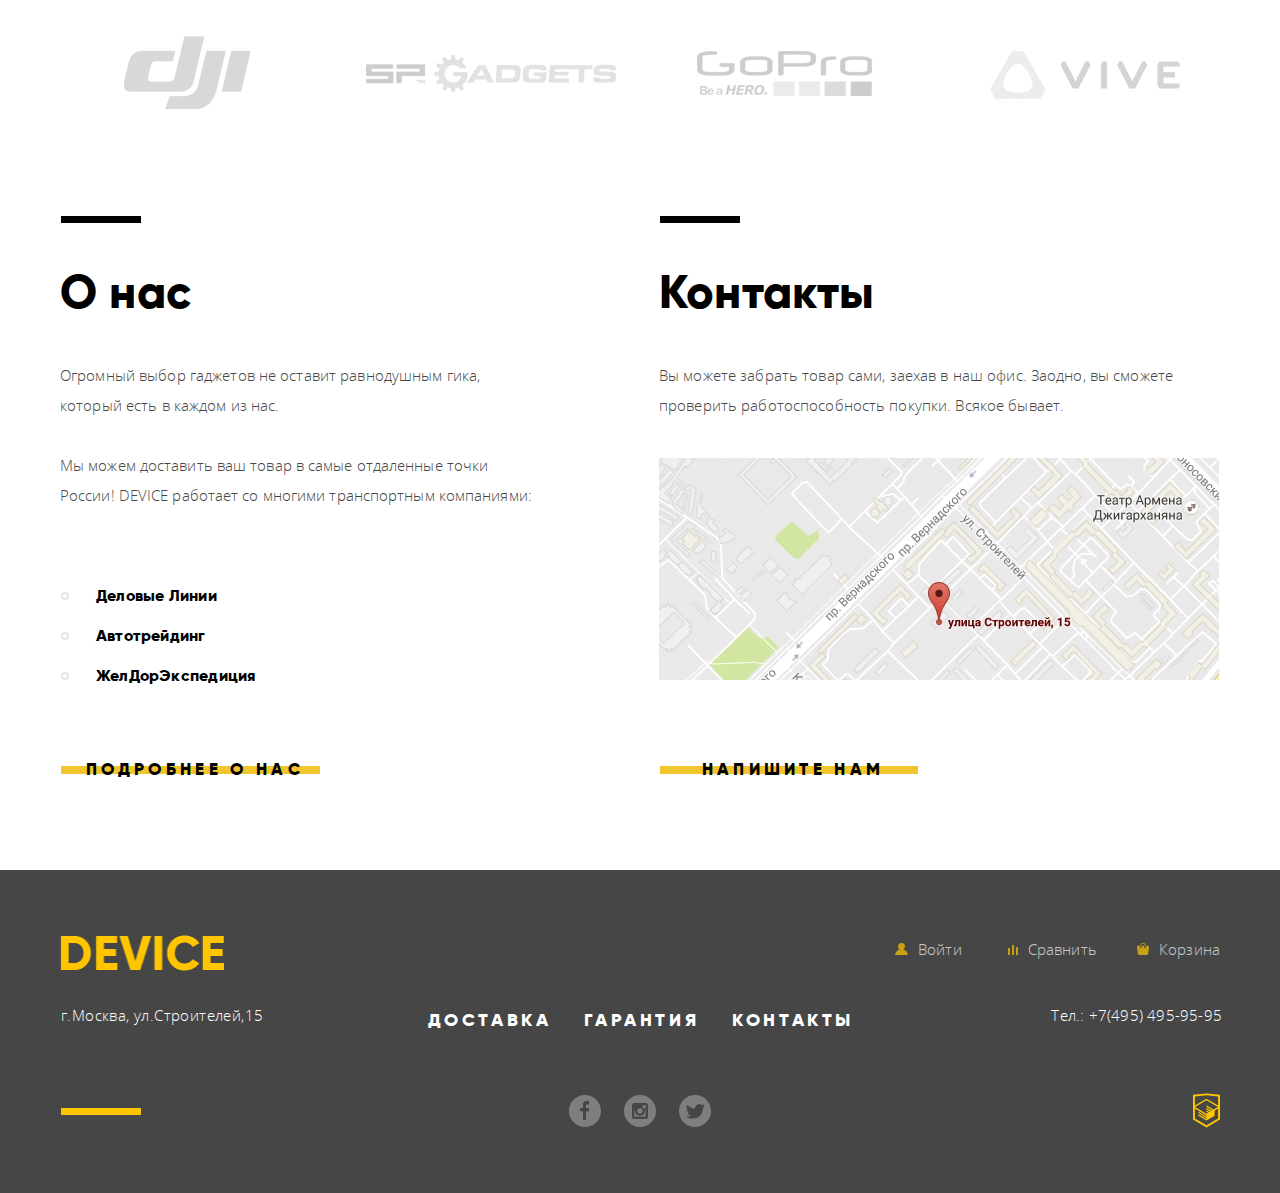
==== commit 78583324: "попытка номер 2.1" ====
--- a/index.html
+++ b/index.html
@@ -9,7 +9,7 @@
 <body>
 	<header class="main-header">
 		<div class="logo">
-				<img src="img/logo.png" width="164" height="36" alt="логотип">
+			<img src="img/logo.png" width="164" height="36" alt="логотип">
 		</div>
 		<div class="wrapper-header">
 			<h1 class="visually-hidden">Device</h1>
--- a/css/style.min.css
+++ b/css/style.min.css
@@ -1 +1 @@
-@font-face {font-family: "gilroy";src: url("../fonts/gilroyextrabold.woff2"),url("../fonts/gilroyextrabold.woff");font-weight: 800;font-style: normal;}@font-face {font-family: "gilroy";src: url("../fonts/gilroylight.woff2"),url("../fonts/gilroylight.woff");font-weight: 300;font-style: normal;}@font-face {font-family: "Open Sans";src: url("../fonts/opensans.woff2"),url("../fonts/opensans.woff");font-weight: 400;font-style: normal;}@font-face {font-family: "Open Sans";src: url("../fonts/opensanslight.woff2"),url("../fonts/opensanslight.woff");font-weight: 300;font-style: normal;}body {min-width: 1160px;margin: 0;padding: 0;font-size: 15px;line-height: 30px;font-weight: 300;color: #000000;}.visually-hidden {position: absolute;clip: rect(0 0 0 0);width: 1px;height: 1px;margin: -1px;}/* общие элементы */.nav-list,.subnav-list,.product-items-section,.service-list,.partners-list,.transport-brands,.footer-nav-list,.breadcrumbs,.filter-list,.subject-sort,.direction-sort,.catalog-list,.paginator-list {list-style: none;padding: 0;margin: 0;}/* кнопка с желтой полоской по центру */a.promo-link {display: inline-block;vertical-align: middle;text-align: center;padding:0 44px;letter-spacing: 3.7px;margin-right:auto;}.btn::before {content: "";position: absolute;top: 8px;left: 1px;height: 8px;right: 5px;background-color: #f0c52e;}.btn:hover::before,.btn:focus::before {height: 40px;top: -9px;}.btn:active {color: rgba(0, 0, 0, 0.3);}.btn-decor {position: relative;z-index: 3;}.btn {text-transform: uppercase;position: relative;font-family: gilroy, Arial, Helvetica, sans-serif;font-weight: 800;padding: 0;margin: 0;text-decoration: none;font-size: 18px;line-height: 24px;color: #000000;letter-spacing: 2.15px;background-color: transparent;border: none;border-radius: 0;}/* начинаю разметку хедераааааа */.logo img:hover {opacity: 0.6;}.logo img:active {opacity: 0.3;}.logo {margin:0;padding: 0;}/*юзер меню*/.main-header {width: 1160px;margin: 0 auto;margin-top: 22px;}.container {width: 1160px;margin: 0 auto;}.wrapper-header {background-color: #f8e296;display: -webkit-box;display: -ms-flexbox;display: flex;-ms-flex-wrap: wrap;flex-wrap: wrap;-webkit-box-orient: vertical;-webkit-box-direction: normal;-ms-flex-direction: column;flex-direction: column;padding-bottom: 60px;}.catalog .wrapper-header {padding-bottom: 45px;margin-bottom: 39px;}.logo {margin-bottom: -18px;margin-left: 60px;line-height: 0;}.user-menu {display: -webkit-box;display: -ms-flexbox;display: flex;-webkit-box-pack: justify;-ms-flex-pack: justify;justify-content: space-between;-webkit-box-align: center;-ms-flex-align: center;align-items: center;-ms-flex-wrap: wrap;flex-wrap: wrap;position: relative;margin-left: 60px;padding-right: 60px;margin-top: 32px;margin-bottom: 28px;}.main-nav {padding-left: 60px;padding-right: 60px;}.user-menu-search {-webkit-box-flex: 0;-ms-flex: none;flex: none;width: 496px;margin-right: 58px;}.login-btn img {position: relative;top:0px;right: 13px;}.compare-btn img {position: relative;top:0px;right: 11px;}.basket-btn img {position: relative;top:0px;right: 10px;}.user-menu-search img {position: absolute;display: block;width: 16px;height: 16px;left: 4px;top: 18px;}.basket-btn {margin-left: 50px;}.user-menu-block {margin-right: auto;margin-left: 0;}.log-out-btn {margin-left: 17px;opacity: 0.3}.login-btn {margin-right: auto;margin-left: 0;}.nav-list {display: -webkit-box;display: -ms-flexbox;display: flex;}.nav-item-link:first-child {-webkit-box-flex: 0;-ms-flex: none;flex: none;width: 500px;margin-right: 40px;}.nav-item-link:last-child {margin-left: auto;margin-right: -4px;}.nav-item-link:nth-child(2),.nav-item-link:nth-child(3) {margin-right: 34px;}.nav-button img {position: relative;right: -12px;top: 2px;}.user-menu input[type="search"],.user-menu a,.search-btn {position: relative;font-family: "Open Sans", Arial, Helvetica, sans-serif;font-weight: 300;border: none;background-color: transparent;text-decoration: none;font-size: 15px;line-height: 30px;color: #000000;letter-spacing: 0.15px;}.user-menu input[type="search"] {opacity: 0.3;padding-bottom: 0;border:none;border-bottom: 2px solid transparent;padding-right: 0;padding-left: 39px;width: 355px;}.user-menu input[type="search"]:hover {opacity: 0.6;}.user-menu input[type="search"]:focus {opacity: 1;border-bottom: 2px solid black;outline: 0;padding-bottom: 0px;}.user-menu-search:focus-within input {border-color: black}.search-btn {border: 2px solid transparent;padding: 8px 20px;opacity: 0;}.user-menu input[type="search"]:focus + .search-btn {border: 2px solid black;opacity: 1;}.user-menu-item:hover,.user-menu-item:focus {opacity: 0.6;}.user-menu-item:active {opacity: 0.3;}.user-menu-search {display: -webkit-box;display: -ms-flexbox;display: flex;}.search-btn:hover,.search-btn:focus {color: rgba(255, 255, 255, 1);background-color: #000000;}.search-btn:active {color: rgba(255, 255, 255, 0.3);background-color: #000000;opacity: 1;}.search-btn:active + .search-site {border-bottom: 2px solid black;}/* блок сетки промо */.list {display: -webkit-box;display: -ms-flexbox;display: flex;-ms-flex-wrap: wrap;flex-wrap: wrap;margin: 0;padding: 0;list-style: none;}.list li {position: relative;margin: 10px;width: 100px;height: 50px;background-color: yellow;}.list li::before {position: absolute;top: 0;right: 0;content: counter(li);counter-increment: li;font-size: 30px;line-height: 40px;color: #000;}.promo-slider-wrapper {position: relative;background-image: -webkit-linear-gradient(#f8e296 99px, transparent 60px);background-image: -o-linear-gradient(#f8e296 99px, transparent 60px);background-image: linear-gradient(#f8e296 99px, transparent 60px);}.image-slide-wrap {max-width: 526px;}.promo-slide:nth-child(3) img {margin-top: 64px;margin-left: 18px;}.promo-slide:nth-child(3) .wrapper-promo {position: relative;margin-left: 14px;}.promo-slide {-webkit-box-sizing: border-box;box-sizing: border-box;width: 100%;height: 490px;display: none;padding-left: 60px;padding-right: 60px;position: relative;margin-bottom: 90px;}.controls {position: absolute;right: 23px;bottom: 148px;display: -webkit-box;display: -ms-flexbox;display: flex;-webkit-box-pack: center;-ms-flex-pack: center;justify-content: center;}.control {position: absolute;opacity: 0;}.slider-controls {position: absolute;right: -40px;bottom: 168px;z-index: 100;width: 160px;height: 18px;text-align: center;font-size: 0;right: 40px;}.control-label {position: relative;margin-left: -1px;display: inline-block;vertical-align: middle;text-align: center;width: 18px;height: 18px;padding: 8px;border-radius: 50%;cursor: pointer;}.control-label:focus {outline: rgb(229, 151, 0) auto 5px;outline-offset: -2px;}.control-label::after {content: "";position: absolute;left: 50%;bottom: 50%;-webkit-transform: translate(-50%, 50%);-ms-transform: translate(-50%, 50%);transform: translate(-50%, 50%);z-index: 1;width: 10px;height: 10px;border:1px solid black;border-radius: 50%;}#product-1:checked ~ .promo-slides .promo-slide:nth-child(1) {display: -webkit-box;display: -ms-flexbox;display: flex;}.slider-controls-item--2:focus + .promo-slides .promo-slide:nth-child(2),#product-2:checked ~ .promo-slides .promo-slide:nth-child(2) {display: -webkit-box;display: -ms-flexbox;display: flex;}#product-3:checked ~ .promo-slides .promo-slide:nth-child(3) {display: -webkit-box;display: -ms-flexbox;display: flex;}#product-1:checked ~ .slider-controls .slider-controls-item--1::before,#product-2:checked ~ .slider-controls .slider-controls-item--2::before,#product-3:checked ~ .slider-controls .slider-controls-item--3::before {content: "";position: absolute;left: 50%;top: 50%;z-index: 2;width: 3px;height: 3px;-webkit-transform: translate(-50%, -50%);-ms-transform: translate(-50%, -50%);transform: translate(-50%, -50%);background-color: inherit;border: 1px solid black;border-radius: 50%;}.promo-slide img {position: relative;left: -46px;top: -11px;display: block;margin: 0 auto;}.wrapper-promo {width: 500px;display: -webkit-box;display: -ms-flexbox;display: flex;-webkit-box-orient: vertical;-webkit-box-direction: normal;-ms-flex-direction: column;flex-direction: column;-ms-flex-item-align: start;align-items: flex-start;}.promo-lead {margin-top: 67px;margin-bottom: 20px;}.promo-desc {margin-top: 0px;margin-bottom: 0;}.wrapper-promo .btn {margin-top: 51px;}.info-table {margin-top: 57px;}.subnav-list {position: relative;bottom: 34px;left: 59px;display: -webkit-box;display: -ms-flexbox;display: flex;-ms-flex-wrap: wrap;flex-wrap: wrap;-webkit-box-align: center;-ms-flex-align: center;align-items: center;width: 680px;margin-top: 19px;text-transform: none;margin-left: 2px;padding-bottom: 3px;}.subnav-list li {width: 220px;margin: 0;z-index: 5;}.subnav-list li:nth-child(2),.subnav-list li:nth-child(5) {-webkit-box-sizing: border-box;box-sizing: border-box;padding-left: 19px}.subnav-list li:nth-child(5) {width: 420px}.subnav-wrap {opacity: 0;position: absolute;width: 1160px;left: -60px;margin: 0 auto;background-color: #f7e296;padding-top: 32px;z-index: 4;}.subnav-wrap:focus-within {opacity: 1;}.nav-button:hover + .subnav-wrap,.nav-button:focus + .subnav-wrap {opacity: 1;}.nav-button {position: relative;display: block;}.nav-button::before {content: "";position: absolute;top: 100%;right: 0;left: 0;height: 25px;background-color: rgba(255, 255, 255, 0);z-index: 5;}.subnav-wrap:hover {opacity: 1;}/*главное меню */.number1 {font-family: gilroy, Arial, Helvetica, sans-serif;font-weight: 800;position: absolute;right: 47px;top: -25px;text-decoration: none;font-size: 179px;line-height: 179.2px;color: #ffffff;letter-spacing: 0.36px;}.number1::before {content: "";width: 100px;height: 7px;background-color: #ffffff;position: absolute;right: 412px;top: 51px;}.nav-item-link {position: relative;}.nav-item-link a {position: relative;font-family: gilroy, Arial, Helvetica, sans-serif;font-weight: 800;text-decoration: none;font-size: 18px;line-height: 24px;color: #000000;letter-spacing: 3.6px;margin-top: 3px;}.subnav-item a {font-family: "Open Sans", Arial, Helvetica, sans-serif;font-weight: 300;text-decoration: none;font-size: 15px;line-height: 36px;color: #000000;letter-spacing: 0.15px;}.nav-item-link a:hover,.nav-item-link a:focus {color: rgba(0, 0, 0, 0.6);}.nav-item-link a:active {color: rgba(0, 0, 0, 0.3);}.nav-list > li {text-transform: uppercase;}/*владения хедера на этом моменте заканчиваются*//*начинается мейн контйнер*//*промо-слайд*/.promo-lead {font-family: gilroy, Arial, Helvetica, sans-serif;font-weight: 800;font-size: 47px;line-height: 56px;color: #000000;letter-spacing: 0.4px;position: relative;}.promo-desc {font-family: "Open Sans", Arial, Helvetica, sans-serif;font-weight: 300;font-size: 15px;line-height: 30px;color: #000000;letter-spacing: 0.15px;}.wrapper-promo .info-table {border-spacing: 0px;}.info-table th {font-family: "Open Sans", Arial, Helvetica, sans-serif;font-weight: 300;font-size: 13px;line-height: 34px;color: #464646;letter-spacing: 0.13px;text-align: left;margin-top: 10px;}.info-table td {font-family: gilroy, Arial, Helvetica, sans-serif;font-weight: 300;font-size: 36px;line-height: 48px;color: #000000;letter-spacing: 0.36px;}.info-table th:nth-child(1),.info-table td:nth-child(1) {width:158px}.promo-slide:nth-child(3) th:nth-child(1),.promo-slide:nth-child(3) td:nth-child(1) {width: 156px;}.promo-slide:nth-child(3) tr {width: 303px;display: block;}.info-table th:nth-child(2),.info-table td:nth-child(2) {width:137px}/*секция продуктов*/.product-sections {margin-bottom: 153px;}.product-items-section {display: -webkit-box;display: -ms-flexbox;display: flex;justify-content: flex-start;flex-wrap: wrap;-webkit-box-pack: justify;-ms-flex-pack: justify;}.product-item {width: 160px;margin-right: 40px}.product-item:nth-child(6n) {margin-right: 0}.product-item a {font-family: gilroy, Arial, Helvetica, sans-serif;font-weight: 800;font-size: 18px;text-decoration: none;line-height: 24px;color: #000000;letter-spacing: 0.18px;}.product-icon-wrapper img {margin: auto;}.product-icon-wrapper {display: -webkit-box;display: -ms-flexbox;display: flex;width: 160px;height: 160px;background-color: rgba(240, 197, 46, 0.5);margin-bottom: 33px;}.product-item span {display: block;}.monopod img {margin-top: 40px;position: relative;right: -2px;bottom: -1px;}.product-item:nth-child(3) img {position: relative;left: 5px;top: 2px;}.product-item:nth-child(4) img {position: relative;left: 2px;top: 2px;}.product-item:nth-child(5) img {position: relative;left: 4px;top: 1px;}.product-item:nth-child(6) img {position: relative;top: 4px;}.product-item:hover .product-icon-wrapper,a:focus .product-icon-wrapper {background-color: rgba(240, 197, 46, 1);}.product-item:active img,.product-item:active span {opacity: 0.3;}/*сервис*//*интерактив сервиса*/.active {display: block;}.service-list button {cursor: pointer;}.service-list-btn:active span,.service-list-btn.active span {display: block;background-color: black;color: #f7e184;}.service-list-btn button {width: 160px;letter-spacing: 3.7px;margin-bottom: 32px;outline: none;}.service-list-btn span {display: block;width: 154px;padding-right: 125px;padding-left: 5px;padding-top: 10px;padding-bottom: 7px;}.service-list-btn .btn::before{top:18px;}.service-list-btn .btn:hover::before{top:0px;}.service-list-btn .btn:focus::before{height: 40px;top: 0px;}/* стоп интерактив*/.service-list {width: 170px;-webkit-box-flex:0;-ms-flex:none;flex:none;margin: 0;position: relative;margin-right: 232px}.service-list::after{content: "";width: 7px;height: 319px;position: absolute;right: -116px;top: -86px;background-color: #000000}.service {background-color: #e5e5e5;background-image: -webkit-linear-gradient(#ffffff 27px, transparent 27px);background-image: -o-linear-gradient(#ffffff 27px, transparent 27px);background-image: linear-gradient(#ffffff 27px, transparent 27px);margin-bottom: 95px}.wrapper-service {display: -webkit-box;display: -ms-flexbox;display: flex;padding-bottom: 106px;}.wrapper-service ul {text-align: center;margin-top: 14px;}.service-slide {width: 760px;}.text-wrap {margin-right: 130px;}.text-wrap p {width: 435px;}.text-wrap h3 {margin: 0;margin-bottom: 31px;}.service-slide {display: none;}.service-slide.active {display: -webkit-box;display: -ms-flexbox;display: flex;}.service-list-btn {width: 160px;margin-top: -8px;}.service-list-btn:last-child {margin-bottom: 0px;}.service-slide h3 {font-family: gilroy, Arial, Helvetica, sans-serif;font-weight: 800;font-size: 47px;line-height: 48px;color: #000000;letter-spacing: 1.1px;}.service-slide img {position: relative;top: 13px;right: 2px;line-height: 0;}.service-slide p {font-family: "Open Sans", Arial, Helvetica, sans-serif;font-weight: 300;font-size: 15px;line-height: 30px;color: #464646;letter-spacing: 0.33px;}/* партнеры */.partners-list {display: -webkit-box;display: -ms-flexbox;display: flex;-webkit-box-pack: justify;-ms-flex-pack: justify;justify-content: space-between;margin-bottom: 134px;}.hidden-color {opacity: 0;position: absolute;}.partner-link:hover .hidden-color,.partner-link:focus .hidden-color {opacity: 1;}/*о нас, контакты*/.about-us {margin-right: 46px;padding-right: 75px;}.contacts {max-width: 560px}.about-us h3::before,.contacts h3::before {content: "";display: block;position: absolute;width: 80px;height: 7px;top: -52px;left: 1px;background-color: #000000;}.wrapper {display: -webkit-box;display: -ms-flexbox;display: flex;margin-bottom:88px;}.about-us h3,.contacts h3 {margin: 0;position: relative;font-family: gilroy, Arial, Helvetica, sans-serif;font-weight: 800;font-size: 47px;line-height: 48px;color: #000000;letter-spacing: 0.21px;margin-bottom: 44px;}.about-us p,.contacts p {margin: 0;font-family: "Open Sans", Arial, Helvetica, sans-serif;font-weight: 300;font-size: 15px;line-height: 30px;color: #464646;letter-spacing: 0.12px;margin-bottom: 30px;}.contacts p {margin-bottom: 38px;}.wrapper-about-us p:nth-child(3) {letter-spacing: 0.1px;margin-bottom: 66px;}.map {margin-bottom: 68px;}.transport-brands-slide a::before {content: "";position: absolute;left: -35px;top: 6px;width: 4px;height: 4px;border:2px solid #e5e5e5;border-radius: 50%;}.transport-brands-slide a {position: relative;font-family: gilroy, Arial, Helvetica, sans-serif;font-weight: 800;font-size: 16px;line-height: 40px;color: #000000;letter-spacing: 0.21px;text-decoration: none;}.transport-brands {margin-left: 36px;margin-bottom: 62px;}.wrapper-about-us a.btn {display: block;width: 260px;text-align: center;letter-spacing: 4.35px;line-height: 24px;font-size: 17px;padding-left: 5px;}.wrapper-contacts a.btn {display: block;width: 260px;text-align: center;letter-spacing: 4.3px;line-height: 24px;font-size: 17px;padding-left: 4px;}/*кончился мейн контейнер*//*футер*/.user-menu-footer {display: inline-block;vertical-align: middle;margin: 0;margin-top: -18px;}.user-menu-footer a {margin:0;}.user-menu-footer .login-btn {margin:0;margin-right: 40px;}.user-menu-footer .compare-btn {margin:0;margin-right: 36px;}.user-menu-footer .basket-btn {margin:0;}.user-menu-item svg {margin-right: 10px;}.wrapper-footer {background-color: #464646;padding-top: 65px;}.catalog .wrapper-footer {margin-top: 0}.footer-row {display: -webkit-box;display: -ms-flexbox;display: flex;-webkit-box-align: center;-ms-flex-align: center;align-items: center;-ms-flex-item-align: center;align-self: center;margin-top: 0px;}.footer-row:nth-child(2) {margin-top: 25px;}.footer-row:nth-child(3) {margin-top: 57px;padding-bottom: 55px;}.footer-row:nth-child(2) .phone-link {letter-spacing: 0.2px;margin-right: -2px;margin-top: -12px;}.footer-row:nth-child(2) p.address {margin: 0;margin-top: -12px;letter-spacing: 0.4px;padding-left: 1px;}.footer-nav-list {display: -webkit-box;display: -ms-flexbox;display: flex;}.decor {position: relative;}.decor::before {content: "";position: absolute;top: -8px;left: 1px;width: 80px;height: 7px;background-color: #ffc600;}.footer-social {display: inline-block;vertical-align: middle;margin-right: -8px;}.footer-social a {opacity: 0.3;margin-left: 19px;text-decoration: none;}.footer-social a:hover,.footer-social a:focus {opacity: 0.6;}.footer-social a:active {opacity: 0.1;}.footer-nav-list li {margin-right: 33px;text-transform: uppercase;}.decor {margin-right: auto;}.htmlacademy {margin-left: auto;}.htmlacademy:hover,.htmlacademy a:focus {opacity: 0.6;}.htmlacademy:active {opacity: 0.3;}.footer-nav {margin: auto;}.logo-footer {margin-right: auto;}.user-menu-footer a {font-family: "Open Sans", Arial, Helvetica, sans-serif;font-weight: 300;font-size: 15px;line-height: 36px;text-decoration: none;letter-spacing: 0.15px;color: #ffffff;}.address {font-family: "Open Sans", Arial, Helvetica, sans-serif;font-weight: 300;font-size: 15px;line-height: 30px;color: #ffffff;}.footer-nav-list a {font-family: gilroy, Arial, Helvetica, sans-serif;font-weight: 800;font-size: 18px;line-height: 24px;color: #ffffff;letter-spacing: 3.6px;text-decoration: none;}.footer-nav-list a:hover,.footer-nav-list a:focus {opacity: 0.6}.footer-nav-list a:active {opacity: 0.3}.phone-link {font-family: "Open Sans", Arial, Helvetica, sans-serif;font-weight: 300;font-size: 15px;line-height: 30px;color: #ffffff;text-decoration: none;}/*кончился футер*//*модалки*/.popup-map iframe {width: 100%;position: relative;z-index: 2;border: none;}.popup-map p {position: absolute;top: 0;left: 0;z-index: 1;margin: 0;}@-webkit-keyframes bounce {0% {margin-top: -2000px}70% {margin-top: 30px}90% {margin-top: -10px}100% {margin-top: 0}}@keyframes bounce {0% {margin-top: -2000px}70% {margin-top: 30px}90% {margin-top: -10px}100% {margin-top: 0}}@-webkit-keyframes shake {0%,100% {-webkit-transform: translateX(0);transform: translateX(0);}10%,30%,50%,70%,90% {-webkit-transform: translateX(-10px);transform: translateX(-10px);}20%,40%,60%,80% {-webkit-transform: translateX(10px);transform: translateX(10px);}}@keyframes shake {0%,100% {margin-left: 0}10%,30%,50%,70%,90% {margin-left: 10px}20%,40%,60%,80% {margin-left: -10px}}.popup-map {width: 960px;height: 559px;display: none;position: fixed;left: 50%;top: 50%;-webkit-transform: translate(-50%,-50%);-ms-transform: translate(-50%,-50%);transform: translate(-50%,-50%);margin: 0 auto;z-index: 100;-webkit-box-shadow: 0px 10px 20px 0px rgba(4, 6, 6, 0.2);box-shadow: 0px 10px 20px 0px rgba(4, 6, 6, 0.2);padding: 0;margin: 0;line-height: 0;}.container-modal .btn {margin-top: 40px;margin-bottom: 88px;display: block;width: 202px;letter-spacing: 4px;cursor: pointer;}.btn-wrapper {display: -webkit-box;display: -ms-flexbox;display: flex;margin-right: 20px;padding-top: 20px;}.popup-write-us-button {margin-top: 30px;}.popup-write-us {display: none;position: fixed;left: 50%;top: 50%;-webkit-transform: translate(-50%,-50%);-ms-transform: translate(-50%,-50%);transform: translate(-50%,-50%);width: 960px;margin: 0 auto;-webkit-box-shadow: 0px 10px 20px 0px rgba(4, 6, 6, 0.2);box-shadow: 0px 10px 20px 0px rgba(4, 6, 6, 0.2);padding-top: 54px;z-index: 100;background-color: #ffffff;}.modal-show {display: block;-webkit-animation: bounce 0.6s;animation: bounce 0.6s;}.modal-error {-webkit-animation: shake 0.6s;animation: shake 0.6s;}.container-modal {margin-left: 100px;margin-right: 100px;padding-top: 40px;-webkit-box-sizing: border-box;box-sizing: border-box;}.label-wrap {display: -webkit-box;display: -ms-flexbox;display: flex;-webkit-box-pack: justify;-ms-flex-pack: justify;justify-content: space-between;}.label-wrap-inner {display: -webkit-box;display: -ms-flexbox;display: flex;-webkit-box-orient: vertical;-webkit-box-direction: normal;-ms-flex-direction: column;flex-direction: column;}.modal-form label {font-family: gilroy, Arial, Helvetica, sans-serif;font-weight: 800;font-size: 18px;line-height: 24px;color: #000000;display: block;margin-bottom: 5px;letter-spacing: 0.2px;}.modal-form input[type="text"],.modal-form input[type="email"],.mail-text-area {font-family: "Open Sans", Arial, Helvetica, sans-serif;font-weight: 300;font-size: 14px;line-height: 18px;color: #464646;-webkit-box-sizing: border-box;box-sizing: border-box;border: none;background-color: #f2f2f2;}.modal-form input[type="text"],.modal-form input[type="email"] {width: 360px;height: 50px;padding: 18px 20px;margin-bottom: 35px;}.mail-text-area {height: 156px;width: 100%;padding: 18px 20px;}.modal-form input:hover {background-color: #eaeaea;}.modal-form input:focus {background-color: #ffffff;outline: 3px solid #f0c52e;}.modal-form input:invalid {background-color: #f6dada;}::-webkit-input-placeholder {color: rgba(70, 70, 70, 0.4);}::-moz-placeholder {color: rgba(70, 70, 70, 0.4);} /* Firefox 19+ */:-moz-placeholder {color: rgba(70, 70, 70, 0.4);} /* Firefox 18- */:-ms-input-placeholder {color: rgba(70, 70, 70, 0.4);}.modal-close {position: absolute;right: 22px;top: 22px;width: 57px;height: 56px;background: url(../img/modal-close.svg) no-repeat;border: none;-webkit-box-shadow: none;box-shadow: none;z-index: 100;cursor: pointer;}.close-map {right: 20px}/*Стилизация каталога*//*каталог мейн контейнер*/.container-catalog {width: 1160px;margin: 0 auto;display: -webkit-box;display: -ms-flexbox;display: flex;}.catalog-row .container-catalog {display: -webkit-box;display: -ms-flexbox;display: flex;}.breadcrumbs {display: -webkit-box;display: -ms-flexbox;display: flex;}.breadcrumbs li {position: relative;margin-right: 40px;}.breadcrumbs li:not(:last-child):after {content: "";position: absolute;right: -20px;top: 8px;display: block;width: 4px;height: 7px;background: url("../img/nav-arrow.svg") no-repeat 100% 100%;}.breadcrumbs li:nth-child(2):after {right: -22px}.wrapper-title {margin: 0 auto;}.wrapper-title {margin-left: 60px;}.page-title {font-family: gilroy, Arial, Helvetica, sans-serif;font-weight: 800;font-size: 47px;line-height: 48px;color: #000000;letter-spacing: 0.7px;margin: 0;margin-bottom: 25px;}.breadcrumbs,.breadcrumbs a {font-family: "Open Sans", Arial, Helvetica, sans-serif;font-weight: 300;font-size: 14px;line-height: 24px;color: rgba(0, 0, 0, 0.3);text-decoration: none;margin-bottom: 45px;}.breadcrumbs a:hover,.breadcrumbs a:focus {color: rgba(0, 0, 0, 0.6)}.breadcrumbs a:active {color: rgba(0, 0, 0, 0.1)}/*фильтры*/.range-controls {position: relative;margin-bottom: 36px;}.range-controls .scale {height: 2px;background: #dbdbdb;}.range-controls .bar {width: 55%;height: 2px;background: #91c92f;}.range-toggle {position: absolute;top: -9px;width: 4px;height: 4px;background: #ababab;border: 8px solid #ffffff;border-radius: 50%;-webkit-box-shadow: 0 2px 1px 0 rgba(0, 1, 1, 0.2);box-shadow: 0 2px 1px 0 rgba(0, 1, 1, 0.2);cursor: pointer;}.range-toggle:hover,.range-toggle:focus {width: 5px;height: 5px;}.range-toggle-min {position:absolute;left: -1px;top: -10px;}.range-coast-min,.range-coast-max {display: block;width: 55px;position: absolute;left: -5px;font-family: gilroy, Arial, Helvetica, sans-serif;font-weight: 300;font-size: 13px;letter-spacing: 0.3px;line-height: 24px;color: #000000;opacity: 0.2;}.range-coast-min {left:-3px;top: 13px}.range-coast-max {left:-25px;top: 12px}.range-toggle-max {left: 55%;top: -10px;}.filter-item:nth-child(2) {margin-left: -4px;}.filter-item .filter-list {padding-left: 39px;margin-top: 17px;position: relative;}.filter-list label {position: relative;}.check-filter::before {content: "";display: block;position: absolute;width: 27px;height: 23px;background-image: url("../img/checkbox-off.svg");background-repeat:no-repeat;left: -40px;top:-3px;}.check-filter:hover::before,.check-filter:focus::before {opacity: 0.6}.check-filter:active::before {opacity: 1;background-image: url("../img/checkbox-on.svg");}.checkbox-filter:focus + .check-filter::before {outline: rgb(229, 151, 0) auto 5px;outline-offset: -2px;}.radio-input:focus + .radio-filter::before {outline: rgb(229, 151, 0) auto 5px;outline-offset: -2px;}.checkbox-filter:checked + .check-filter::before {background-image: url("../img/checkbox-on.svg");}.checkbox-filter:checked + .check-filter:hover::before {opacity: 0.6;}.checkbox-filter:checked + .check-filter:active::before {opacity: 1;background-image: url("../img/checkbox-off.svg");}.radio-filter::before {content: "";display: block;position: absolute;width: 27px;height: 25px;background-image: url("../img/radio-off.svg");background-repeat:no-repeat;left: -40px;top:-3px;}.radio-filter:hover::before,.radio-filter:focus::before {opacity: 0.6;}.radio-filter:active::before {opacity: 1;background-image: url("../img/radio-on.svg");}.radio-input:checked + .radio-filter::before {background-image: url("../img/radio-on.svg");}.radio-input:checked + .radio-filter:hover::before {opacity: 0.6}.radio-input:checked + .radio-filter:active::before {opacity: 1;background-image: url("../img/radio-off.svg");}.filter-form .btn {display: inline;width: 100%;letter-spacing: 3.5px;margin-top: 9px;cursor: pointer;}.subject-sort {display: -webkit-box;display: -ms-flexbox;display: flex;-webkit-box-align: center;-ms-flex-align: center;align-items: center;margin-left: 50px;}.subject-sort li {margin-right: 29px;}.direction-sort {display: -webkit-box;display: -ms-flexbox;display: flex;-ms-flex-item-align: center;align-self: center;margin-left: auto;}.direction-sort li {margin-left: 17px;}.aside-col {box-sizing: border-box;-webkit-box-flex: 0;-ms-flex: none;flex: none;width: 330px;padding-left: 60px;padding-top: 8px;padding-bottom: 6px;background-color: #dcdcdc;}.container-catalog .wrapper-sorts {background-color: #ebebeb;}.catalog-row .aside-col {background-color: #ebebeb;}.sorting-row {background-image: -webkit-gradient(linear, left top, right top, from(#dcdcdc), color-stop(50%, #dcdcdc), color-stop(50%, #ebebeb), to(#ebebeb));background-image: -webkit-linear-gradient(left, #dcdcdc 0%, #dcdcdc 50%, #ebebeb 50%, #ebebeb 100%);background-image: -o-linear-gradient(left, #dcdcdc 0%, #dcdcdc 50%, #ebebeb 50%, #ebebeb 100%);background-image: linear-gradient(to right, #dcdcdc 0%, #dcdcdc 50%, #ebebeb 50%, #ebebeb 100%);}.catalog-row {background-image: -webkit-gradient(linear, left top, right top, from(#ebebeb), color-stop(50%, #ebebeb), color-stop(50%, transparent), to(transparent));background-image: -webkit-linear-gradient(left, #ebebeb 0%, #ebebeb 50%, transparent 50%, transparent 100%);background-image: -o-linear-gradient(left, #ebebeb 0%, #ebebeb 50%, transparent 50%, transparent 100%);background-image: linear-gradient(to right, #ebebeb 0%, #ebebeb 50%, transparent 50%, transparent 100%);}.main-col{box-sizing: border-box;-webkit-box-flex: 0;-ms-flex: none;flex: none;width: 830px;padding-left: 72px;background-color: #ffffff;padding-bottom: 77px;}.catalog-list {display: -webkit-box;display: -ms-flexbox;display: flex;width: 760px;-ms-flex-wrap: wrap;flex-wrap: wrap;margin-top: 68px;}.catalog-item-inner {display: -webkit-box;display: -ms-flexbox;display: flex;-webkit-box-pack: justify;-ms-flex-pack: justify;justify-content: space-between;margin-top: 33px;}.catalog-item-inner h3,.catalog-item-inner span {margin: 0;padding: 0;line-height: 0;}.catalog-item-inner span {letter-spacing: 0.5px;}.catalog-item .actions {position: absolute;top: 0;left: 0;background-color:rgba(255,255,255,0.7);z-index:10;width: 360px;text-align: center;height: 380px;padding-right: 0;display: -webkit-box;display: -ms-flexbox;display: flex;-webkit-box-orient: vertical;-webkit-box-direction: normal;-ms-flex-direction: column;flex-direction: column;display: none;}.actions a:nth-child(2) {letter-spacing: 0.2px;margin-top: 13px;opacity: 0.5;}.actions a:hover:nth-child(2) {opacity: 1;}.actions a:active:nth-child(2) {opacity: 0.2;}.actions .catalog-item-order {width: 205px;margin: 0 auto;margin-top: 50%;letter-spacing: 3.4px;}.catalog-item:hover .actions {display: -webkit-box;display: -ms-flexbox;display: flex;}.catalog-list li:nth-child(even) {margin-right: 0;}.catalog-container {display: -webkit-box;display: -ms-flexbox;display: flex;margin-left: 60px;}.wrapper-sorts {display: -webkit-box;display: -ms-flexbox;display: flex;width: 70%;padding-left: 72px;}.filter-item {border: none;margin: 0;padding: 0;margin-bottom: 31px;}.filter-item:first-child {;margin-top: 59px;margin-bottom: 34px}.aside-col form {width: 201px;}.subject-sort-item a {opacity: 0.3;}.subject-sort-item:hover a,.subject-sort-item:focus a {opacity: 0.6;}.subject-sort-item:active a {opacity: 1;}.filter-block {font-family: gilroy, Arial, Helvetica, sans-serif;font-weight: 800;font-size: 16px;line-height: 24px;color: #000000;letter-spacing: 3.6px;text-transform: uppercase;padding-left: 2px;margin: 0;padding-top: 23px;}.aside-col .filter-block {padding: 0;margin: 0;padding-top: 16px;padding-left: 2px;padding-bottom: 17px;}.filter-item legend {display: block;width: 100%;font-family: gilroy, Arial, Helvetica, sans-serif;font-weight: 800;font-size: 18px;line-height: 24px;color: #000000;letter-spacing: 0.18px;border-top: 2px solid #000000;padding-top: 11px;}.filter-option label {font-family: "Open Sans", Arial, Helvetica, sans-serif;font-weight: 300;font-size: 14px;line-height: 40px;color: #000000;letter-spacing: 0.14px;cursor: pointer;}.subject-sort-item a {font-family: "Open Sans", Arial, Helvetica, sans-serif;font-weight: 400;font-size: 14px;line-height: 18px;color: #000000;text-decoration: none;}.direction-sort-item a {opacity: 0.2;}.subject-sort-item .active,.direction-sort-item .active {opacity: 1;}.subject-sort-item:hover .active,.subject-sort-item:focus .active,.direction-sort-item:hover a,.direction-sort-item:focus a {opacity: 0.4;}.subject-sort-item:active .active,.direction-sort-item:active a {opacity: 1;}/*блок с карточками товаров включая пагинатор*/.catalog-item {width: 360px;position: relative;margin-right: 40px;margin-bottom: 45px;}.catalog-item a {width: 100%;display: block;}.catalog-item img {display: block;width: 100%;}.label-new {position: absolute;}.wrapper-paginator {margin-top: -11px;}.label-new {font-family: gilroy, Arial, Helvetica, sans-serif;font-weight: 800;font-size: 14px;line-height: 24px;opacity: 1;text-transform: uppercase;width: 55px;height: 55px;border-radius: 50%;text-transform: uppercase;background: #eeeeee;position: absolute;right: 29px;top: 32px;-webkit-box-shadow:0px 0px 0px 2px #bfbfbf;box-shadow:0px 0px 0px 2px #bfbfbf;}.label-new span {color: #bfbfbf;position: absolute;top: 50%;left: 50%;-webkit-transform: translate(-50%,-50%);-ms-transform: translate(-50%,-50%);transform: translate(-50%,-50%);}.catalog-item-inner a {display: -webkit-box;display: -ms-flexbox;display: flex;-ms-flex-wrap: wrap;flex-wrap: wrap;max-width: 250px;font-family: gilroy, Arial, Helvetica, sans-serif;font-weight: 800;font-size: 18px;line-height: 24px;color: #000000;text-decoration: none;letter-spacing: 0.23px;max-width: 230px;}.catalog-item:nth-child(3) h3 {max-width: 260px;white-space: nowrap;}.catalog-item:nth-child(1) h3 {width: 100%;white-space: nowrap;}.catalog-item-inner span {font-family: gilroy, Arial, Helvetica, sans-serif;font-weight: 300;font-size: 16px;line-height: 24px;color: #464646;white-space: nowrap;}/* стиль для карточки при наведении */.catalog-item-compare {font-family: "Open Sans", Arial, Helvetica, sans-serif;font-weight: 300;font-size: 13px;line-height: 36px;color: #464646;letter-spacing: 0.13px;text-decoration: none;}/*пагинатор*/.paginator-box {display: -webkit-box;display: -ms-flexbox;display: flex;max-width: 760px;-webkit-box-pack: justify;-ms-flex-pack: justify;justify-content: space-between;background-color: #ebebeb;-webkit-box-align: center;-ms-flex-align: center;align-items: center;-webkit-box-sizing: border-box;box-sizing: border-box;max-height: 70px;}.paginator-list {display: -webkit-box;display: -ms-flexbox;display: flex;-webkit-box-pack: justify;-ms-flex-pack: justify;justify-content: space-between;}.paginator-item {padding-right: 31px;}.button-forward {position: relative;}.button-forward a {display: block;font-family: gilroy, Arial, Helvetica, sans-serif;font-weight: 800;font-size: 16px;line-height: 24px;color: #000000;letter-spacing: 3.5px;text-decoration: none;text-transform: uppercase;text-align: center;padding: 23px 30px 21px 30px;}.button-forward a:hover,.button-forward a:focus {background-color: #d8d8d8;}.button-forward a:active {background-color: #d8d8d8;color: rgba(0, 0, 0, 0.3);}.button-back a {display: block;font-family: gilroy, Arial, Helvetica, sans-serif;font-weight: 800;font-size: 16px;line-height: 24px;color: #000000;margin-right: -4px;letter-spacing: 3.5px;text-decoration: none;text-transform: uppercase;text-align: center;padding: 23px 30px 21px 30px;}.button-back a:hover,.button-back a:focus {background-color: #d8d8d8;}.button-back a:active {background-color: #d8d8d8;color: rgba(0, 0, 0, 0.3);}.paginator-list {margin-left: 37px;}.paginator-list,.paginator-list a {font-family: gilroy, Arial, Helvetica, sans-serif;font-weight: 800;font-size: 16px;line-height: 24px;color: rgba(0, 0, 0, 0.3);letter-spacing: 0.91px;text-decoration: none;}.paginator-item a:hover,.paginator-item a:focus {font-family: gilroy, Arial, Helvetica, sans-serif;font-weight: 800;font-size: 16px;line-height: 24px;color: rgba(0, 0, 0, 0.6);letter-spacing: 0.91px;text-decoration: none;}.paginator-item a:active {font-family: gilroy, Arial, Helvetica, sans-serif;font-weight: 800;font-size: 16px;line-height: 24px;color: rgba(0, 0, 0, 1);letter-spacing: 0.91px;text-decoration: none;}.pagination-item-current {color: rgba(0, 0, 0, 1);}/* футер */.catalog-footer .basket-btn {margin-left: 36px;}.catalog-footer .log-name {margin-right: 15px;}.catalog-footer-nav li {margin-right: 35px;}.catalog-footer .logo-footer {margin-right: auto;}.catalog-footer .log-out-btn {margin:0;margin-right: 41px;opacity: 0.3}.catalog-compare-btn {margin-right: 15px;}.catalog-footer-social {margin-left: 37px;}.catalog-footer-social a {margin: 0;opacity: 0.3;}.catalog-footer-social img {margin-right: 18px;}.catalog-footer-social a:nth-child(2),.catalog-footer-social a:nth-child(1) {margin: 0;}.user-menu-footer a {opacity: 0.7;}.user-menu-footer a:hover,.user-menu-footer a:focus {opacity: 1;}.user-menu-footer a:active {opacity: 0.3;}+@font-face {font-family: "gilroy";src: url("../fonts/gilroyextrabold.woff2"),url("../fonts/gilroyextrabold.woff");font-weight: 800;font-style: normal;}@font-face {font-family: "gilroy";src: url("../fonts/gilroylight.woff2"),url("../fonts/gilroylight.woff");font-weight: 300;font-style: normal;}@font-face {font-family: "Open Sans";src: url("../fonts/opensans.woff2"),url("../fonts/opensans.woff");font-weight: 400;font-style: normal;}@font-face {font-family: "Open Sans";src: url("../fonts/opensanslight.woff2"),url("../fonts/opensanslight.woff");font-weight: 300;font-style: normal;}body {min-width: 1160px;margin: 0;padding: 0;font-size: 15px;line-height: 30px;font-weight: 300;color: #000000;}.visually-hidden {position: absolute;clip: rect(0 0 0 0);width: 1px;height: 1px;margin: -1px;}/* общие элементы */.nav-list,.subnav-list,.product-items-section,.service-list,.partners-list,.transport-brands,.footer-nav-list,.breadcrumbs,.filter-list,.subject-sort,.direction-sort,.catalog-list,.paginator-list {list-style: none;padding: 0;margin: 0;}/* кнопка с желтой полоской по центру */a.promo-link {display: inline-block;vertical-align: middle;text-align: center;padding:0 44px;letter-spacing: 3.7px;margin-right:auto;}.btn::before {content: "";position: absolute;top: 8px;left: 1px;height: 8px;right: 5px;background-color: #f0c52e;}.btn:hover::before,.btn:focus::before {height: 40px;top: -9px;}.btn:active {color: rgba(0, 0, 0, 0.3);}.btn-decor {position: relative;z-index: 3;}.btn {text-transform: uppercase;position: relative;font-family: gilroy, Arial, Helvetica, sans-serif;font-weight: 800;padding: 0;margin: 0;text-decoration: none;font-size: 18px;line-height: 24px;color: #000000;letter-spacing: 2.15px;background-color: transparent;border: none;border-radius: 0;}/* начинаю разметку хедераааааа */.logo img:hover {opacity: 0.6;}.logo img:active {opacity: 0.3;}.logo {margin:0;padding: 0;}/*юзер меню*/.main-header {width: 1160px;margin: 0 auto;margin-top: 22px;}.container {width: 1160px;margin: 0 auto;}.wrapper-header {background-color: #f8e296;display: -webkit-box;display: -ms-flexbox;display: flex;-ms-flex-wrap: wrap;flex-wrap: wrap;-webkit-box-orient: vertical;-webkit-box-direction: normal;-ms-flex-direction: column;flex-direction: column;padding-bottom: 60px;}.catalog .wrapper-header {padding-bottom: 45px;margin-bottom: 39px;}.logo {margin-bottom: -18px;margin-left: 60px;line-height: 0;}.user-menu {display: -webkit-box;display: -ms-flexbox;display: flex;-webkit-box-pack: justify;-ms-flex-pack: justify;justify-content: space-between;-webkit-box-align: center;-ms-flex-align: center;align-items: center;-ms-flex-wrap: wrap;flex-wrap: wrap;position: relative;margin-left: 60px;padding-right: 60px;margin-top: 32px;margin-bottom: 28px;}.main-nav {padding-left: 60px;padding-right: 60px;}.user-menu-search {-webkit-box-flex: 0;-ms-flex: none;flex: none;width: 496px;margin-right: 58px;}.login-btn img {position: relative;top:0px;right: 13px;}.compare-btn img {position: relative;top:0px;right: 11px;}.basket-btn img {position: relative;top:0px;right: 10px;}.user-menu-search img {position: absolute;display: block;width: 16px;height: 16px;left: 4px;top: 18px;}.basket-btn {margin-left: 50px;}.user-menu-block {margin-right: auto;margin-left: 0;}.log-out-btn {margin-left: 17px;opacity: 0.3}.login-btn {margin-right: auto;margin-left: 0;}.nav-list {display: -webkit-box;display: -ms-flexbox;display: flex;}.nav-item-link:first-child {-webkit-box-flex: 0;-ms-flex: none;flex: none;width: 500px;margin-right: 40px;}.nav-item-link:last-child {margin-left: auto;margin-right: -4px;}.nav-item-link:nth-child(2),.nav-item-link:nth-child(3) {margin-right: 34px;}.nav-button img {position: relative;right: -12px;top: 2px;}.user-menu input[type="search"],.user-menu a,.search-btn {position: relative;font-family: "Open Sans", Arial, Helvetica, sans-serif;font-weight: 300;border: none;background-color: transparent;text-decoration: none;font-size: 15px;line-height: 30px;color: #000000;letter-spacing: 0.15px;}.user-menu input[type="search"] {opacity: 0.3;padding-bottom: 0;border:none;border-bottom: 2px solid transparent;padding-right: 0;padding-left: 39px;width: 355px;}.user-menu input[type="search"]:hover {opacity: 0.6;}.user-menu input[type="search"]:focus {opacity: 1;border-bottom: 2px solid black;outline: 0;padding-bottom: 0px;}.user-menu-search:focus-within input {border-color: black}.search-btn {border: 2px solid transparent;padding: 8px 20px;opacity: 0;}.user-menu input[type="search"]:focus + .search-btn {border: 2px solid black;opacity: 1;}.user-menu-item:hover,.user-menu-item:focus {opacity: 0.6;}.user-menu-item:active {opacity: 0.3;}.user-menu-search {display: -webkit-box;display: -ms-flexbox;display: flex;}.search-btn:hover,.search-btn:focus {color: rgba(255, 255, 255, 1);background-color: #000000;}.search-btn:active {color: rgba(255, 255, 255, 0.3);background-color: #000000;opacity: 1;}.search-btn:active + .search-site {border-bottom: 2px solid black;}/* блок сетки промо */.list {display: -webkit-box;display: -ms-flexbox;display: flex;-ms-flex-wrap: wrap;flex-wrap: wrap;margin: 0;padding: 0;list-style: none;}.list li {position: relative;margin: 10px;width: 100px;height: 50px;background-color: yellow;}.list li::before {position: absolute;top: 0;right: 0;content: counter(li);counter-increment: li;font-size: 30px;line-height: 40px;color: #000;}.promo-slider-wrapper {position: relative;background-image: -webkit-linear-gradient(#f8e296 99px, transparent 60px);background-image: -o-linear-gradient(#f8e296 99px, transparent 60px);background-image: linear-gradient(#f8e296 99px, transparent 60px);}.image-slide-wrap {max-width: 526px;}.promo-slide:nth-child(3) img {margin-top: 64px;margin-left: 18px;}.promo-slide:nth-child(3) .wrapper-promo {position: relative;margin-left: 14px;}.promo-slide {-webkit-box-sizing: border-box;box-sizing: border-box;width: 100%;height: 490px;display: none;padding-left: 60px;padding-right: 60px;position: relative;margin-bottom: 90px;}.controls {position: absolute;right: 23px;bottom: 148px;display: -webkit-box;display: -ms-flexbox;display: flex;-webkit-box-pack: center;-ms-flex-pack: center;justify-content: center;}.control {position: absolute;opacity: 0;}.slider-controls {position: absolute;right: -40px;bottom: 168px;z-index: 100;width: 160px;height: 18px;text-align: center;font-size: 0;right: 40px;}.control-label {position: relative;margin-left: -1px;display: inline-block;vertical-align: middle;text-align: center;width: 18px;height: 18px;padding: 8px;border-radius: 50%;cursor: pointer;}.control-label:focus {outline: rgb(229, 151, 0) auto 5px;outline-offset: -2px;}.control-label::after {content: "";position: absolute;left: 50%;bottom: 50%;-webkit-transform: translate(-50%, 50%);-ms-transform: translate(-50%, 50%);transform: translate(-50%, 50%);z-index: 1;width: 10px;height: 10px;border:1px solid black;border-radius: 50%;}#product-1:checked ~ .promo-slides .promo-slide:nth-child(1) {display: -webkit-box;display: -ms-flexbox;display: flex;}.slider-controls-item--2:focus + .promo-slides .promo-slide:nth-child(2),#product-2:checked ~ .promo-slides .promo-slide:nth-child(2) {display: -webkit-box;display: -ms-flexbox;display: flex;}#product-3:checked ~ .promo-slides .promo-slide:nth-child(3) {display: -webkit-box;display: -ms-flexbox;display: flex;}#product-1:checked ~ .slider-controls .slider-controls-item--1::before,#product-2:checked ~ .slider-controls .slider-controls-item--2::before,#product-3:checked ~ .slider-controls .slider-controls-item--3::before {content: "";position: absolute;left: 50%;top: 50%;z-index: 2;width: 3px;height: 3px;-webkit-transform: translate(-50%, -50%);-ms-transform: translate(-50%, -50%);transform: translate(-50%, -50%);background-color: inherit;border: 1px solid black;border-radius: 50%;}.promo-slide img {position: relative;left: -46px;top: -11px;display: block;margin: 0 auto;}.wrapper-promo {width: 500px;display: -webkit-box;display: -ms-flexbox;display: flex;-webkit-box-orient: vertical;-webkit-box-direction: normal;-ms-flex-direction: column;flex-direction: column;-ms-flex-item-align: start;align-items: flex-start;}.promo-lead {margin-top: 67px;margin-bottom: 20px;}.promo-desc {margin-top: 0px;margin-bottom: 0;}.wrapper-promo .btn {margin-top: 51px;}.info-table {margin-top: 57px;}.subnav-list {position: relative;bottom: 34px;left: 59px;display: -webkit-box;display: -ms-flexbox;display: flex;-ms-flex-wrap: wrap;flex-wrap: wrap;-webkit-box-align: center;-ms-flex-align: center;align-items: center;width: 680px;margin-top: 19px;text-transform: none;margin-left: 2px;padding-bottom: 3px;}.subnav-list li {width: 220px;margin: 0;z-index: 5;}.subnav-list li:nth-child(2),.subnav-list li:nth-child(5) {-webkit-box-sizing: border-box;box-sizing: border-box;padding-left: 19px}.subnav-list li:nth-child(5) {width: 420px}.subnav-wrap {opacity: 0;position: absolute;width: 1160px;left: -60px;margin: 0 auto;background-color: #f7e296;padding-top: 32px;z-index: 4;}.subnav-wrap:focus-within {opacity: 1;}.nav-button:hover + .subnav-wrap,.nav-button:focus + .subnav-wrap {opacity: 1;}.nav-button {position: relative;display: block;}.nav-button::before {content: "";position: absolute;top: 100%;right: 0;left: 0;height: 25px;background-color: rgba(255, 255, 255, 0);z-index: 5;}.subnav-wrap:hover {opacity: 1;}/*главное меню */.number1 {font-family: gilroy, Arial, Helvetica, sans-serif;font-weight: 800;position: absolute;right: 47px;top: -25px;text-decoration: none;font-size: 179px;line-height: 179.2px;color: #ffffff;letter-spacing: 0.36px;}.number1::before {content: "";width: 100px;height: 7px;background-color: #ffffff;position: absolute;right: 412px;top: 51px;}.nav-item-link {position: relative;}.nav-item-link a {position: relative;font-family: gilroy, Arial, Helvetica, sans-serif;font-weight: 800;text-decoration: none;font-size: 18px;line-height: 24px;color: #000000;letter-spacing: 3.6px;margin-top: 3px;}.subnav-item a {font-family: "Open Sans", Arial, Helvetica, sans-serif;font-weight: 300;text-decoration: none;font-size: 15px;line-height: 36px;color: #000000;letter-spacing: 0.15px;}.nav-item-link a:hover,.nav-item-link a:focus {color: rgba(0, 0, 0, 0.6);}.nav-item-link a:active {color: rgba(0, 0, 0, 0.3);}.nav-list > li {text-transform: uppercase;}/*владения хедера на этом моменте заканчиваются*//*начинается мейн контйнер*//*промо-слайд*/.promo-lead {font-family: gilroy, Arial, Helvetica, sans-serif;font-weight: 800;font-size: 47px;line-height: 56px;color: #000000;letter-spacing: 0.4px;position: relative;}.promo-desc {font-family: "Open Sans", Arial, Helvetica, sans-serif;font-weight: 300;font-size: 15px;line-height: 30px;color: #000000;letter-spacing: 0.15px;}.wrapper-promo .info-table {border-spacing: 0px;}.info-table th {font-family: "Open Sans", Arial, Helvetica, sans-serif;font-weight: 300;font-size: 13px;line-height: 34px;color: #464646;letter-spacing: 0.13px;text-align: left;margin-top: 10px;}.info-table td {font-family: gilroy, Arial, Helvetica, sans-serif;font-weight: 300;font-size: 36px;line-height: 48px;color: #000000;letter-spacing: 0.36px;}.info-table th:nth-child(1),.info-table td:nth-child(1) {width:158px}.promo-slide:nth-child(3) th:nth-child(1),.promo-slide:nth-child(3) td:nth-child(1) {width: 156px;}.promo-slide:nth-child(3) tr {width: 303px;display: block;}.info-table th:nth-child(2),.info-table td:nth-child(2) {width:137px}/*секция продуктов*/.product-sections {margin-bottom: 133px;}.product-items-section {display: -webkit-box;display: -ms-flexbox;display: flex;justify-content: flex-start;flex-wrap: wrap;-webkit-box-pack: justify;-ms-flex-pack: justify;}.product-item {width: 160px;margin-right: 40px}.product-item:nth-child(6n) {margin-right: 0}.product-item a {font-family: gilroy, Arial, Helvetica, sans-serif;font-weight: 800;font-size: 18px;text-decoration: none;line-height: 24px;color: #000000;letter-spacing: 0.18px;}.product-icon-wrapper img {margin: auto;}.product-icon-wrapper {display: -webkit-box;display: -ms-flexbox;display: flex;width: 160px;height: 160px;background-color: rgba(240, 197, 46, 0.5);margin-bottom: 33px;}.product-item span {display: block;margin-bottom: 20px;}.monopod img {margin-top: 40px;position: relative;right: -2px;bottom: -1px;}.product-item:nth-child(3) img {position: relative;left: 5px;top: 2px;}.product-item:nth-child(4) img {position: relative;left: 2px;top: 2px;}.product-item:nth-child(5) img {position: relative;left: 4px;top: 1px;}.product-item:nth-child(6) img {position: relative;top: 4px;}.product-item:hover .product-icon-wrapper,a:focus .product-icon-wrapper {background-color: rgba(240, 197, 46, 1);}.product-item:active img,.product-item:active span {opacity: 0.3;}/*сервис*//*интерактив сервиса*/.active {display: block;}.service-list button {cursor: pointer;}.service-list-btn:active span,.service-list-btn.active span {display: block;background-color: black;color: #f7e184;}.service-list-btn button {width: 160px;letter-spacing: 3.7px;margin-bottom: 32px;outline: none;}.service-list-btn span {display: block;width: 154px;padding-right: 125px;padding-left: 5px;padding-top: 10px;padding-bottom: 7px;}.service-list-btn .btn::before{top:18px;}.service-list-btn .btn:hover::before{top:0px;}.service-list-btn .btn:focus::before{height: 40px;top: 0px;}/* стоп интерактив*/.service-list {width: 170px;-webkit-box-flex:0;-ms-flex:none;flex:none;margin: 0;position: relative;margin-right: 232px}.service-list::after{content: "";width: 7px;height: 319px;position: absolute;right: -116px;top: -86px;background-color: #000000}.service {background-color: #e5e5e5;background-image: -webkit-linear-gradient(#ffffff 27px, transparent 27px);background-image: -o-linear-gradient(#ffffff 27px, transparent 27px);background-image: linear-gradient(#ffffff 27px, transparent 27px);margin-bottom: 95px}.wrapper-service {display: -webkit-box;display: -ms-flexbox;display: flex;padding-bottom: 106px;}.wrapper-service ul {text-align: center;margin-top: 14px;}.service-slide {width: 760px;}.text-wrap {margin-right: 130px;}.text-wrap p {width: 435px;}.text-wrap h3 {margin: 0;margin-bottom: 31px;}.service-slide {display: none;}.service-slide.active {display: -webkit-box;display: -ms-flexbox;display: flex;}.service-list-btn {width: 160px;margin-top: -8px;}.service-list-btn:last-child {margin-bottom: 0px;}.service-slide h3 {font-family: gilroy, Arial, Helvetica, sans-serif;font-weight: 800;font-size: 47px;line-height: 48px;color: #000000;letter-spacing: 1.1px;}.service-slide img {position: relative;top: 13px;right: 2px;line-height: 0;}.service-slide p {font-family: "Open Sans", Arial, Helvetica, sans-serif;font-weight: 300;font-size: 15px;line-height: 30px;color: #464646;letter-spacing: 0.33px;}/* партнеры */.partners-list {display: -webkit-box;display: -ms-flexbox;display: flex;-webkit-box-pack: justify;-ms-flex-pack: justify;justify-content: space-between;margin-bottom: 134px;}.hidden-color {opacity: 0;position: absolute;}.partner-link:hover .hidden-color,.partner-link:focus .hidden-color {opacity: 1;}/*о нас, контакты*/.about-us {margin-right: 46px;padding-right: 75px;width: 478px;flex:none;}.contacts {flex: none;width: 560px;}.about-us h3::before,.contacts h3::before {content: "";display: block;position: absolute;width: 80px;height: 7px;top: -52px;left: 1px;background-color: #000000;}.wrapper {display: -webkit-box;display: -ms-flexbox;display: flex;margin-bottom:88px;}.about-us h3,.contacts h3 {margin: 0;position: relative;font-family: gilroy, Arial, Helvetica, sans-serif;font-weight: 800;font-size: 47px;line-height: 48px;color: #000000;letter-spacing: 0.21px;margin-bottom: 44px;}.about-us p,.contacts p {margin: 0;font-family: "Open Sans", Arial, Helvetica, sans-serif;font-weight: 300;font-size: 15px;line-height: 30px;color: #464646;letter-spacing: 0.12px;margin-bottom: 30px;}.contacts p {margin-bottom: 38px;}.wrapper-about-us p:nth-child(3) {letter-spacing: 0.1px;margin-bottom: 66px;}.map {margin-bottom: 68px;}.transport-brands-slide a::before {content: "";position: absolute;left: -35px;top: 6px;width: 4px;height: 4px;border:2px solid #e5e5e5;border-radius: 50%;}.transport-brands-slide a {position: relative;font-family: gilroy, Arial, Helvetica, sans-serif;font-weight: 800;font-size: 16px;line-height: 40px;color: #000000;letter-spacing: 0.21px;text-decoration: none;}.transport-brands {margin-left: 36px;margin-bottom: 62px;}.wrapper-about-us a.btn {display: block;width: 260px;text-align: center;letter-spacing: 4.35px;line-height: 24px;font-size: 17px;padding-left: 5px;}.wrapper-contacts a.btn {display: block;width: 260px;text-align: center;letter-spacing: 4.3px;line-height: 24px;font-size: 17px;padding-left: 4px;}/*кончился мейн контейнер*//*футер*/.user-menu-footer {display: flex;align-items: center;margin: 0;margin-top: -18px;}.user-menu-footer a {margin:0;}.user-menu-footer .login-btn {margin:0;margin-right: 46px;}.user-menu-footer .compare-btn {margin:0;margin-right: 40px;}.user-menu-footer .basket-btn {margin:0;}.user-menu-item svg {margin-right: 10px;}.wrapper-footer {background-color: #464646;padding-top: 65px;}.catalog .wrapper-footer {margin-top: 0}.footer-row {display: -webkit-box;display: -ms-flexbox;display: flex;-webkit-box-align: center;-ms-flex-align: center;align-items: center;-ms-flex-item-align: center;align-self: center;margin-top: 0px;}.footer-row:nth-child(2) {margin-top: 25px;}.footer-row:nth-child(3) {margin-top: 57px;padding-bottom: 55px;}.footer-row:nth-child(2) .phone-link {letter-spacing: 0.2px;margin-right: -2px;margin-top: -12px;}.footer-row:nth-child(2) p.address {margin: 0;margin-top: -12px;letter-spacing: 0.4px;padding-left: 1px;}.footer-nav-list {display: -webkit-box;display: -ms-flexbox;display: flex;}.decor {position: relative;}.decor::before {content: "";position: absolute;top: -8px;left: 1px;width: 80px;height: 7px;background-color: #ffc600;}.footer-social {display: inline-block;vertical-align: middle;margin-right: -8px;}.footer-social a {opacity: 0.3;margin-left: 19px;text-decoration: none;}.footer-social a:hover,.footer-social a:focus {opacity: 0.6;}.footer-social a:active {opacity: 0.1;}.footer-nav-list li {margin-right: 33px;text-transform: uppercase;}.decor {margin-right: auto;}.htmlacademy {margin-left: auto;}.htmlacademy:hover,.htmlacademy a:focus {opacity: 0.6;}.htmlacademy:active {opacity: 0.3;}.footer-nav {margin: auto;}.logo-footer {margin-right: auto;}.user-menu-footer a {font-family: "Open Sans", Arial, Helvetica, sans-serif;font-weight: 300;font-size: 15px;line-height: 36px;text-decoration: none;letter-spacing: 0.15px;color: #ffffff;}.address {font-family: "Open Sans", Arial, Helvetica, sans-serif;font-weight: 300;font-size: 15px;line-height: 30px;color: #ffffff;}.footer-nav-list a {font-family: gilroy, Arial, Helvetica, sans-serif;font-weight: 800;font-size: 18px;line-height: 24px;color: #ffffff;letter-spacing: 3.6px;text-decoration: none;}.footer-nav-list a:hover,.footer-nav-list a:focus {opacity: 0.6}.footer-nav-list a:active {opacity: 0.3}.phone-link {font-family: "Open Sans", Arial, Helvetica, sans-serif;font-weight: 300;font-size: 15px;line-height: 30px;color: #ffffff;text-decoration: none;}/*кончился футер*//*модалки*/.popup-map iframe {width: 100%;position: relative;z-index: 2;border: none;}.popup-map p {position: absolute;top: 0;left: 0;z-index: 1;margin: 0;}@-webkit-keyframes bounce {0% {margin-top: -2000px}70% {margin-top: 30px}90% {margin-top: -10px}100% {margin-top: 0}}@keyframes bounce {0% {margin-top: -2000px}70% {margin-top: 30px}90% {margin-top: -10px}100% {margin-top: 0}}@-webkit-keyframes shake {0%,100% {-webkit-transform: translateX(0);transform: translateX(0);}10%,30%,50%,70%,90% {-webkit-transform: translateX(-10px);transform: translateX(-10px);}20%,40%,60%,80% {-webkit-transform: translateX(10px);transform: translateX(10px);}}@keyframes shake {0%,100% {margin-left: 0}10%,30%,50%,70%,90% {margin-left: 10px}20%,40%,60%,80% {margin-left: -10px}}.popup-map {width: 960px;height: 559px;display: none;position: fixed;left: 50%;top: 50%;-webkit-transform: translate(-50%,-50%);-ms-transform: translate(-50%,-50%);transform: translate(-50%,-50%);margin: 0 auto;z-index: 100;-webkit-box-shadow: 0px 10px 20px 0px rgba(4, 6, 6, 0.2);box-shadow: 0px 10px 20px 0px rgba(4, 6, 6, 0.2);padding: 0;margin: 0;line-height: 0;}.container-modal .btn {margin-top: 40px;margin-bottom: 88px;display: block;width: 202px;letter-spacing: 4px;cursor: pointer;}.btn-wrapper {display: -webkit-box;display: -ms-flexbox;display: flex;margin-right: 20px;padding-top: 20px;}.popup-write-us-button {margin-top: 30px;}.popup-write-us {display: none;position: fixed;left: 50%;top: 50%;-webkit-transform: translate(-50%,-50%);-ms-transform: translate(-50%,-50%);transform: translate(-50%,-50%);width: 960px;margin: 0 auto;-webkit-box-shadow: 0px 10px 20px 0px rgba(4, 6, 6, 0.2);box-shadow: 0px 10px 20px 0px rgba(4, 6, 6, 0.2);padding-top: 54px;z-index: 100;background-color: #ffffff;}.modal-show {display: block;-webkit-animation: bounce 0.6s;animation: bounce 0.6s;}.modal-error {-webkit-animation: shake 0.6s;animation: shake 0.6s;}.container-modal {margin-left: 100px;margin-right: 100px;padding-top: 40px;-webkit-box-sizing: border-box;box-sizing: border-box;}.label-wrap {display: -webkit-box;display: -ms-flexbox;display: flex;-webkit-box-pack: justify;-ms-flex-pack: justify;justify-content: space-between;}.label-wrap-inner {display: -webkit-box;display: -ms-flexbox;display: flex;-webkit-box-orient: vertical;-webkit-box-direction: normal;-ms-flex-direction: column;flex-direction: column;}.modal-form label {font-family: gilroy, Arial, Helvetica, sans-serif;font-weight: 800;font-size: 18px;line-height: 24px;color: #000000;display: block;margin-bottom: 5px;letter-spacing: 0.2px;}.modal-form input[type="text"],.modal-form input[type="email"],.mail-text-area {font-family: "Open Sans", Arial, Helvetica, sans-serif;font-weight: 300;font-size: 14px;line-height: 18px;color: #464646;-webkit-box-sizing: border-box;box-sizing: border-box;border: none;background-color: #f2f2f2;}.modal-form input[type="text"],.modal-form input[type="email"] {width: 360px;height: 50px;padding: 18px 20px;margin-bottom: 35px;}.mail-text-area {height: 156px;width: 100%;padding: 18px 20px;}.modal-form input:hover {background-color: #eaeaea;}.modal-form input:focus {background-color: #ffffff;outline: 3px solid #f0c52e;}.modal-form input:invalid {background-color: #f6dada;}::-webkit-input-placeholder {color: rgba(70, 70, 70, 0.4);}::-moz-placeholder {color: rgba(70, 70, 70, 0.4);} /* Firefox 19+ */:-moz-placeholder {color: rgba(70, 70, 70, 0.4);} /* Firefox 18- */:-ms-input-placeholder {color: rgba(70, 70, 70, 0.4);}.modal-close {position: absolute;right: 22px;top: 22px;width: 57px;height: 56px;background: url(../img/modal-close.svg) no-repeat;border: none;-webkit-box-shadow: none;box-shadow: none;z-index: 100;cursor: pointer;}.close-map {right: 20px}/*Стилизация каталога*//*каталог мейн контейнер*/.container-catalog {width: 1160px;margin: 0 auto;display: -webkit-box;display: -ms-flexbox;display: flex;}.catalog-row .container-catalog {display: -webkit-box;display: -ms-flexbox;display: flex;}.breadcrumbs {display: -webkit-box;display: -ms-flexbox;display: flex;}.breadcrumbs li {position: relative;margin-right: 40px;}.breadcrumbs li:not(:last-child):after {content: "";position: absolute;right: -20px;top: 8px;display: block;width: 4px;height: 7px;background: url("../img/nav-arrow.svg") no-repeat 100% 100%;}.breadcrumbs li:nth-child(2):after {right: -22px}.wrapper-title {margin: 0 auto;}.wrapper-title {margin-left: 60px;}.page-title {font-family: gilroy, Arial, Helvetica, sans-serif;font-weight: 800;font-size: 47px;line-height: 48px;color: #000000;letter-spacing: 0.7px;margin: 0;margin-bottom: 25px;}.breadcrumbs,.breadcrumbs a {font-family: "Open Sans", Arial, Helvetica, sans-serif;font-weight: 300;font-size: 14px;line-height: 24px;color: rgba(0, 0, 0, 0.3);text-decoration: none;margin-bottom: 45px;}.breadcrumbs a:hover,.breadcrumbs a:focus {color: rgba(0, 0, 0, 0.6)}.breadcrumbs a:active {color: rgba(0, 0, 0, 0.1)}/*фильтры*/.range-controls {position: relative;margin-bottom: 36px;}.range-controls .scale {height: 2px;background: #dbdbdb;}.range-controls .bar {width: 55%;height: 2px;background: #91c92f;}.range-toggle {position: absolute;top: -9px;width: 4px;height: 4px;background: #ababab;border: 8px solid #ffffff;border-radius: 50%;-webkit-box-shadow: 0 2px 1px 0 rgba(0, 1, 1, 0.2);box-shadow: 0 2px 1px 0 rgba(0, 1, 1, 0.2);cursor: pointer;}.range-toggle:hover,.range-toggle:focus {width: 5px;height: 5px;}.range-toggle-min {position:absolute;left: -1px;top: -10px;}.range-coast-min,.range-coast-max {display: block;width: 55px;position: absolute;left: -5px;font-family: gilroy, Arial, Helvetica, sans-serif;font-weight: 300;font-size: 13px;letter-spacing: 0.3px;line-height: 24px;color: #000000;opacity: 0.2;}.range-coast-min {left:-3px;top: 13px}.range-coast-max {left:-25px;top: 12px}.range-toggle-max {left: 55%;top: -10px;}.filter-item:nth-child(2) {margin-left: -4px;}.filter-item .filter-list {padding-left: 39px;margin-top: 17px;position: relative;}.filter-list label {position: relative;}.check-filter::before {content: "";display: block;position: absolute;width: 27px;height: 23px;background-image: url("../img/checkbox-off.svg");background-repeat:no-repeat;left: -40px;top:-3px;}.check-filter:hover::before,.check-filter:focus::before {opacity: 0.6}.check-filter:active::before {opacity: 1;background-image: url("../img/checkbox-on.svg");}.checkbox-filter:focus + .check-filter::before {outline: rgb(229, 151, 0) auto 5px;outline-offset: -2px;}.radio-input:focus + .radio-filter::before {outline: rgb(229, 151, 0) auto 5px;outline-offset: -2px;}.checkbox-filter:checked + .check-filter::before {background-image: url("../img/checkbox-on.svg");}.checkbox-filter:checked + .check-filter:hover::before {opacity: 0.6;}.checkbox-filter:checked + .check-filter:active::before {opacity: 1;background-image: url("../img/checkbox-off.svg");}.radio-filter::before {content: "";display: block;position: absolute;width: 27px;height: 25px;background-image: url("../img/radio-off.svg");background-repeat:no-repeat;left: -40px;top:-3px;}.radio-filter:hover::before,.radio-filter:focus::before {opacity: 0.6;}.radio-filter:active::before {opacity: 1;background-image: url("../img/radio-on.svg");}.radio-input:checked + .radio-filter::before {background-image: url("../img/radio-on.svg");}.radio-input:checked + .radio-filter:hover::before {opacity: 0.6}.radio-input:checked + .radio-filter:active::before {opacity: 1;background-image: url("../img/radio-off.svg");}.filter-form .btn {display: inline;width: 100%;letter-spacing: 3.5px;margin-top: 9px;cursor: pointer;}.subject-sort {display: -webkit-box;display: -ms-flexbox;display: flex;-webkit-box-align: center;-ms-flex-align: center;align-items: center;margin-left: 50px;}.subject-sort li {margin-right: 29px;}.direction-sort {display: -webkit-box;display: -ms-flexbox;display: flex;-ms-flex-item-align: center;align-self: center;margin-left: auto;}.direction-sort li {margin-left: 17px;}.aside-col {box-sizing: border-box;-webkit-box-flex: 0;-ms-flex: none;flex: none;width: 330px;padding-left: 60px;padding-top: 8px;padding-bottom: 6px;background-color: #dcdcdc;}.container-catalog .wrapper-sorts {background-color: #ebebeb;}.catalog-row .aside-col {background-color: #ebebeb;}.sorting-row {background-image: -webkit-gradient(linear, left top, right top, from(#dcdcdc), color-stop(50%, #dcdcdc), color-stop(50%, #ebebeb), to(#ebebeb));background-image: -webkit-linear-gradient(left, #dcdcdc 0%, #dcdcdc 50%, #ebebeb 50%, #ebebeb 100%);background-image: -o-linear-gradient(left, #dcdcdc 0%, #dcdcdc 50%, #ebebeb 50%, #ebebeb 100%);background-image: linear-gradient(to right, #dcdcdc 0%, #dcdcdc 50%, #ebebeb 50%, #ebebeb 100%);}.catalog-row {background-image: -webkit-gradient(linear, left top, right top, from(#ebebeb), color-stop(50%, #ebebeb), color-stop(50%, transparent), to(transparent));background-image: -webkit-linear-gradient(left, #ebebeb 0%, #ebebeb 50%, transparent 50%, transparent 100%);background-image: -o-linear-gradient(left, #ebebeb 0%, #ebebeb 50%, transparent 50%, transparent 100%);background-image: linear-gradient(to right, #ebebeb 0%, #ebebeb 50%, transparent 50%, transparent 100%);}.main-col{box-sizing: border-box;-webkit-box-flex: 0;-ms-flex: none;flex: none;width: 830px;padding-left: 72px;background-color: #ffffff;padding-bottom: 77px;}.catalog-list {display: -webkit-box;display: -ms-flexbox;display: flex;width: 760px;-ms-flex-wrap: wrap;flex-wrap: wrap;margin-top: 68px;}.catalog-item-inner {display: -webkit-box;display: -ms-flexbox;display: flex;-webkit-box-pack: justify;-ms-flex-pack: justify;justify-content: space-between;margin-top: 33px;}.catalog-item-inner h3,.catalog-item-inner span {margin: 0;padding: 0;line-height: 0;}.catalog-item-inner span {letter-spacing: 0.5px;}.catalog-item .actions {position: absolute;top: 0;left: 0;background-color:rgba(255,255,255,0.7);z-index:10;width: 360px;text-align: center;height: 380px;padding-right: 0;display: -webkit-box;display: -ms-flexbox;display: flex;-webkit-box-orient: vertical;-webkit-box-direction: normal;-ms-flex-direction: column;flex-direction: column;display: none;}.actions a:nth-child(2) {letter-spacing: 0.2px;margin-top: 13px;opacity: 0.5;}.actions a:hover:nth-child(2) {opacity: 1;}.actions a:active:nth-child(2) {opacity: 0.2;}.actions .catalog-item-order {width: 205px;margin: 0 auto;margin-top: 50%;letter-spacing: 3.4px;}.catalog-item:hover .actions {display: -webkit-box;display: -ms-flexbox;display: flex;}.catalog-list li:nth-child(even) {margin-right: 0;}.catalog-container {display: -webkit-box;display: -ms-flexbox;display: flex;margin-left: 60px;}.wrapper-sorts {display: -webkit-box;display: -ms-flexbox;display: flex;width: 70%;padding-left: 72px;}.filter-item {border: none;margin: 0;padding: 0;margin-bottom: 31px;}.filter-item:first-child {margin-top: 59px;margin-bottom: 34px;}.aside-col form {width: 201px;}.subject-sort-item a {opacity: 0.3;}.subject-sort-item:hover a,.subject-sort-item:focus a {opacity: 0.6;}.subject-sort-item:active a {opacity: 1;}.filter-block {font-family: gilroy, Arial, Helvetica, sans-serif;font-weight: 800;font-size: 16px;line-height: 24px;color: #000000;letter-spacing: 3.6px;text-transform: uppercase;padding-left: 2px;margin: 0;padding-top: 23px;}.aside-col .filter-block {padding: 0;margin: 0;padding-top: 16px;padding-left: 2px;padding-bottom: 17px;}.filter-item legend {display: block;width: 100%;font-family: gilroy, Arial, Helvetica, sans-serif;font-weight: 800;font-size: 18px;line-height: 24px;color: #000000;letter-spacing: 0.18px;border-top: 2px solid #000000;padding-top: 11px;}.filter-option label {font-family: "Open Sans", Arial, Helvetica, sans-serif;font-weight: 300;font-size: 14px;line-height: 40px;color: #000000;letter-spacing: 0.14px;cursor: pointer;}.subject-sort-item a {font-family: "Open Sans", Arial, Helvetica, sans-serif;font-weight: 400;font-size: 14px;line-height: 18px;color: #000000;text-decoration: none;}.direction-sort-item a {opacity: 0.2;}.subject-sort-item .active,.direction-sort-item .active {opacity: 1;}.subject-sort-item:hover .active,.subject-sort-item:focus .active,.direction-sort-item:hover a,.direction-sort-item:focus a {opacity: 0.4;}.subject-sort-item:active .active,.direction-sort-item:active a {opacity: 1;}/*блок с карточками товаров включая пагинатор*/.catalog-item {width: 360px;position: relative;margin-right: 40px;margin-bottom: 45px;}.catalog-item a {width: 100%;display: block;}.catalog-item img {display: block;width: 100%;}.label-new {position: absolute;}.wrapper-paginator {margin-top: -11px;}.label-new {font-family: gilroy, Arial, Helvetica, sans-serif;font-weight: 800;font-size: 14px;line-height: 24px;opacity: 1;text-transform: uppercase;width: 55px;height: 55px;border-radius: 50%;text-transform: uppercase;background: #eeeeee;position: absolute;right: 29px;top: 32px;-webkit-box-shadow:0px 0px 0px 2px #bfbfbf;box-shadow:0px 0px 0px 2px #bfbfbf;}.label-new span {color: #bfbfbf;position: absolute;top: 50%;left: 50%;-webkit-transform: translate(-50%,-50%);-ms-transform: translate(-50%,-50%);transform: translate(-50%,-50%);}.catalog-item-inner a {display: -webkit-box;display: -ms-flexbox;display: flex;-ms-flex-wrap: wrap;flex-wrap: wrap;max-width: 250px;font-family: gilroy, Arial, Helvetica, sans-serif;font-weight: 800;font-size: 18px;line-height: 24px;color: #000000;text-decoration: none;letter-spacing: 0.23px;max-width: 230px;}.catalog-item:nth-child(3) h3 {max-width: 260px;white-space: nowrap;}.catalog-item:nth-child(1) h3 {width: 100%;white-space: nowrap;}.catalog-item-inner span {font-family: gilroy, Arial, Helvetica, sans-serif;font-weight: 300;font-size: 16px;line-height: 24px;color: #464646;white-space: nowrap;}/* стиль для карточки при наведении */.catalog-item-compare {font-family: "Open Sans", Arial, Helvetica, sans-serif;font-weight: 300;font-size: 13px;line-height: 36px;color: #464646;letter-spacing: 0.13px;text-decoration: none;}/*пагинатор*/.paginator-box {display: -webkit-box;display: -ms-flexbox;display: flex;max-width: 760px;-webkit-box-pack: justify;-ms-flex-pack: justify;justify-content: space-between;background-color: #ebebeb;-webkit-box-align: center;-ms-flex-align: center;align-items: center;-webkit-box-sizing: border-box;box-sizing: border-box;max-height: 70px;}.paginator-list {display: -webkit-box;display: -ms-flexbox;display: flex;-webkit-box-pack: justify;-ms-flex-pack: justify;justify-content: space-between;}.paginator-item {padding-right: 31px;}.button-forward {position: relative;}.button-forward a {display: block;font-family: gilroy, Arial, Helvetica, sans-serif;font-weight: 800;font-size: 16px;line-height: 24px;color: #000000;letter-spacing: 3.5px;text-decoration: none;text-transform: uppercase;text-align: center;padding: 23px 30px 21px 30px;}.button-forward a:hover,.button-forward a:focus {background-color: #d8d8d8;}.button-forward a:active {background-color: #d8d8d8;color: rgba(0, 0, 0, 0.3);}.button-back a {display: block;font-family: gilroy, Arial, Helvetica, sans-serif;font-weight: 800;font-size: 16px;line-height: 24px;color: #000000;margin-right: -4px;letter-spacing: 3.5px;text-decoration: none;text-transform: uppercase;text-align: center;padding: 23px 30px 21px 30px;}.button-back a:hover,.button-back a:focus {background-color: #d8d8d8;}.button-back a:active {background-color: #d8d8d8;color: rgba(0, 0, 0, 0.3);}.paginator-list {margin-left: 37px;}.paginator-list,.paginator-list a {font-family: gilroy, Arial, Helvetica, sans-serif;font-weight: 800;font-size: 16px;line-height: 24px;color: rgba(0, 0, 0, 0.3);letter-spacing: 0.91px;text-decoration: none;}.paginator-item a:hover,.paginator-item a:focus {font-family: gilroy, Arial, Helvetica, sans-serif;font-weight: 800;font-size: 16px;line-height: 24px;color: rgba(0, 0, 0, 0.6);letter-spacing: 0.91px;text-decoration: none;}.paginator-item a:active {font-family: gilroy, Arial, Helvetica, sans-serif;font-weight: 800;font-size: 16px;line-height: 24px;color: rgba(0, 0, 0, 1);letter-spacing: 0.91px;text-decoration: none;}.pagination-item-current {color: rgba(0, 0, 0, 1);}/* футер */.catalog-footer .basket-btn {margin-left: 38px;}.catalog-footer .log-name {margin-right: 19px;}.catalog-footer-nav li {margin-right: 35px;}.catalog-footer .logo-footer {margin-right: auto;}.catalog-footer .log-out-btn {margin:0;margin-right: 45px;opacity: 0.3}.catalog-compare-btn {margin-right: 15px;}.catalog-footer-social {margin-left: 37px;}.catalog-footer-social a {margin: 0;opacity: 0.3;}.catalog-footer-social img {margin-right: 18px;}.catalog-footer-social a:nth-child(2),.catalog-footer-social a:nth-child(1) {margin: 0;}.user-menu-footer a {opacity: 0.7;}.user-menu-footer a:hover,.user-menu-footer a:focus {opacity: 1;}.user-menu-footer a:active {opacity: 0.3;}